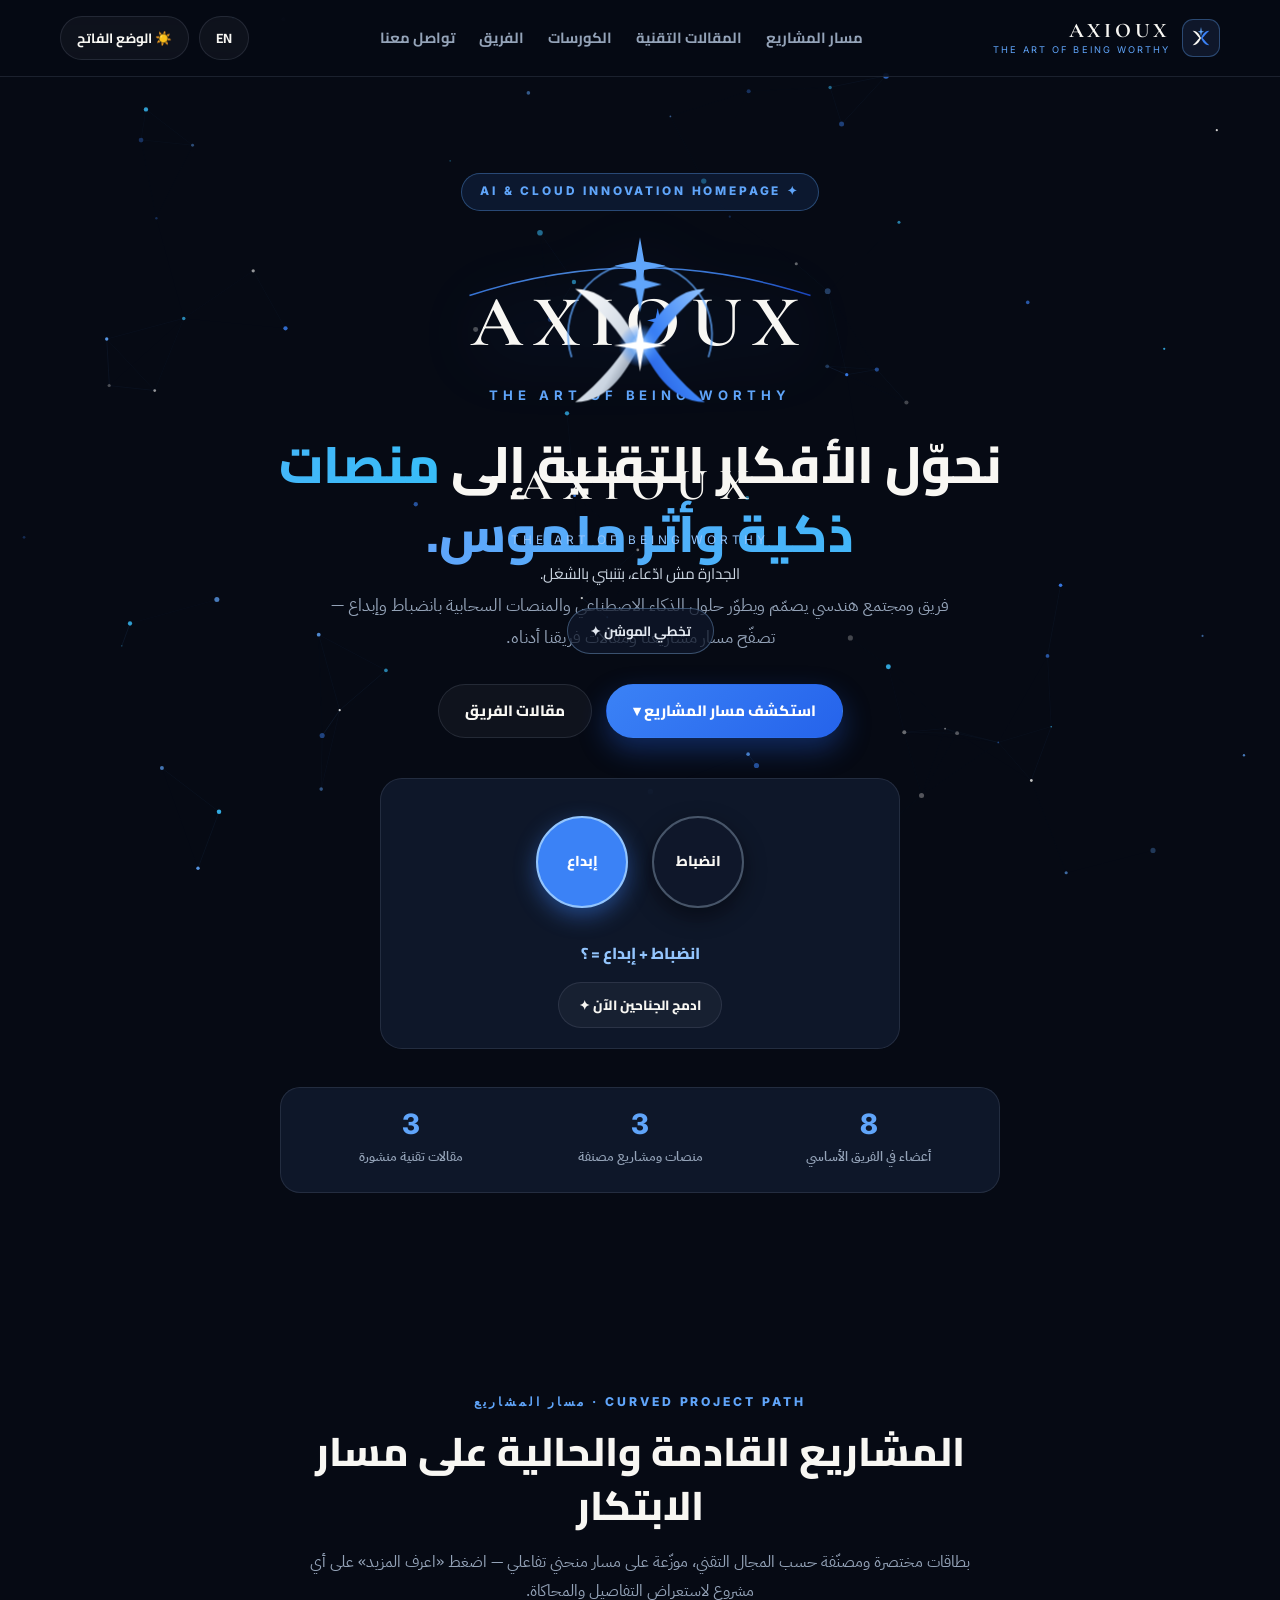
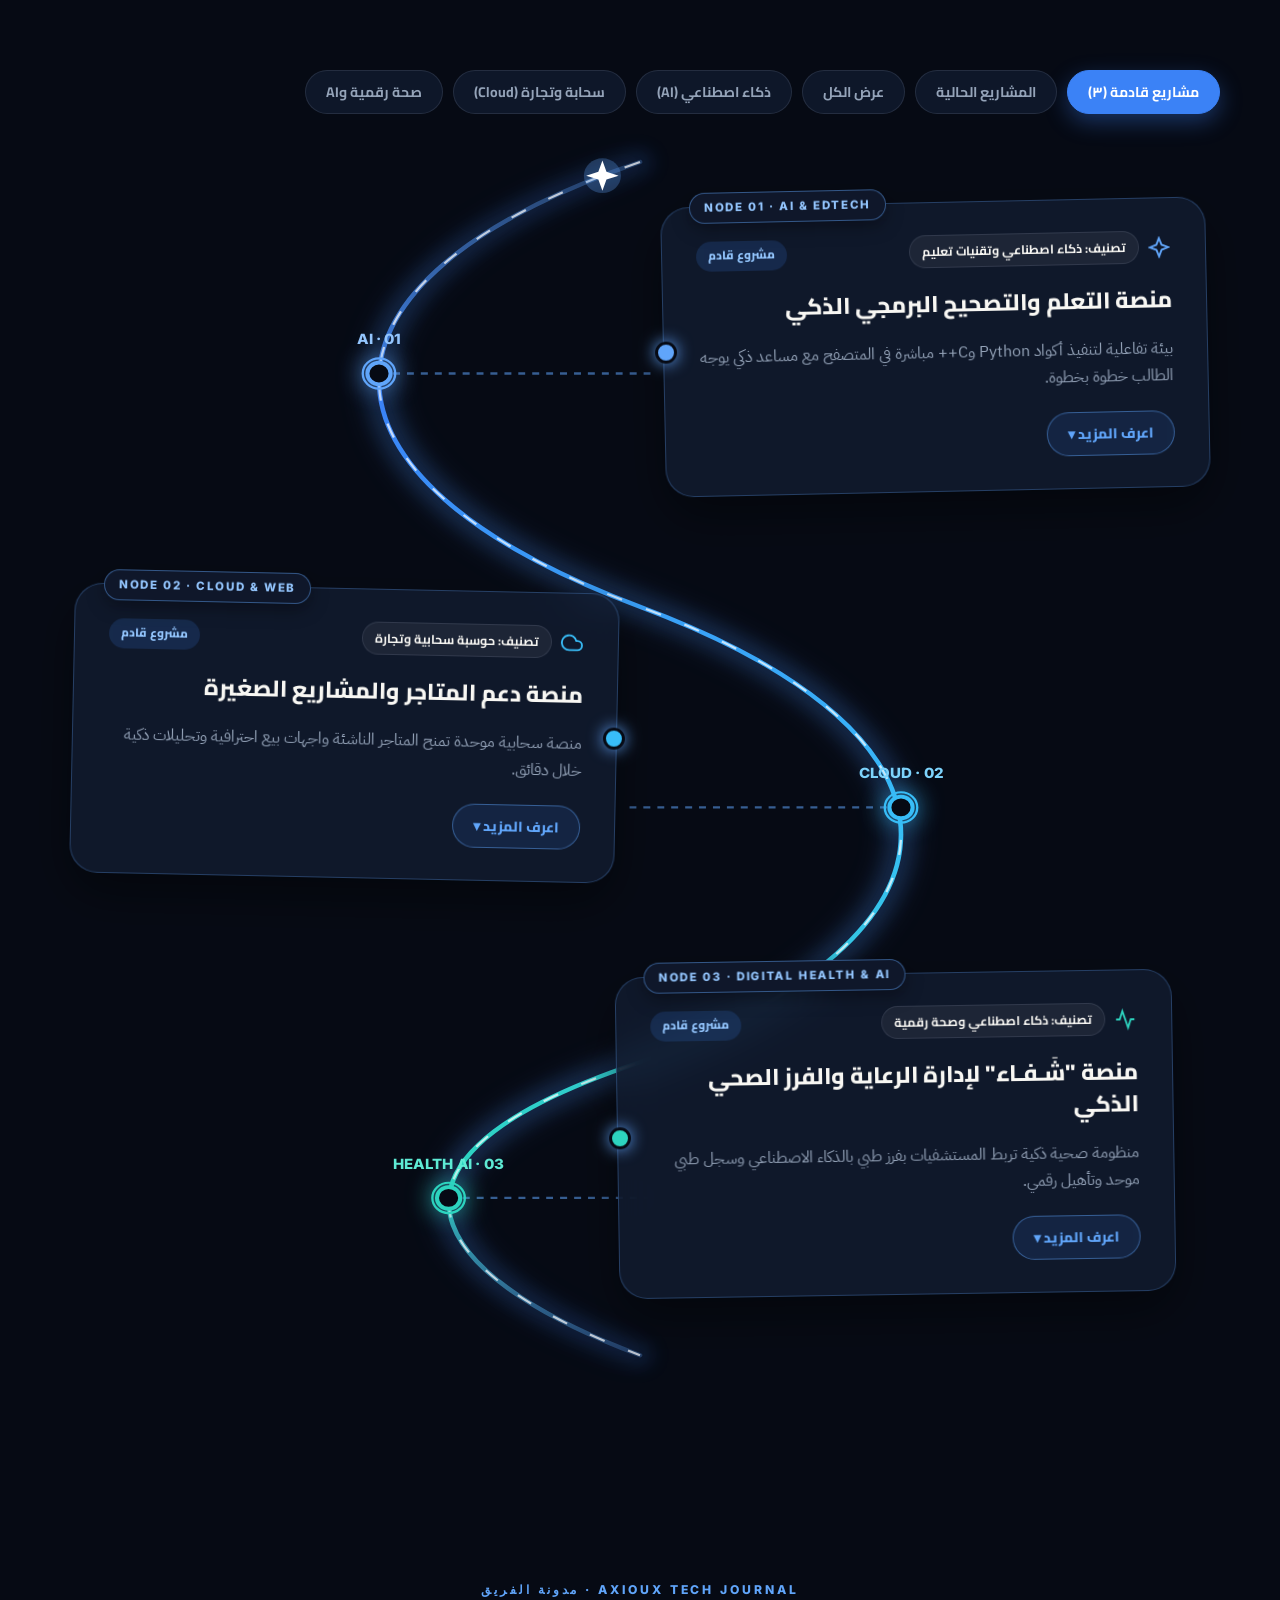
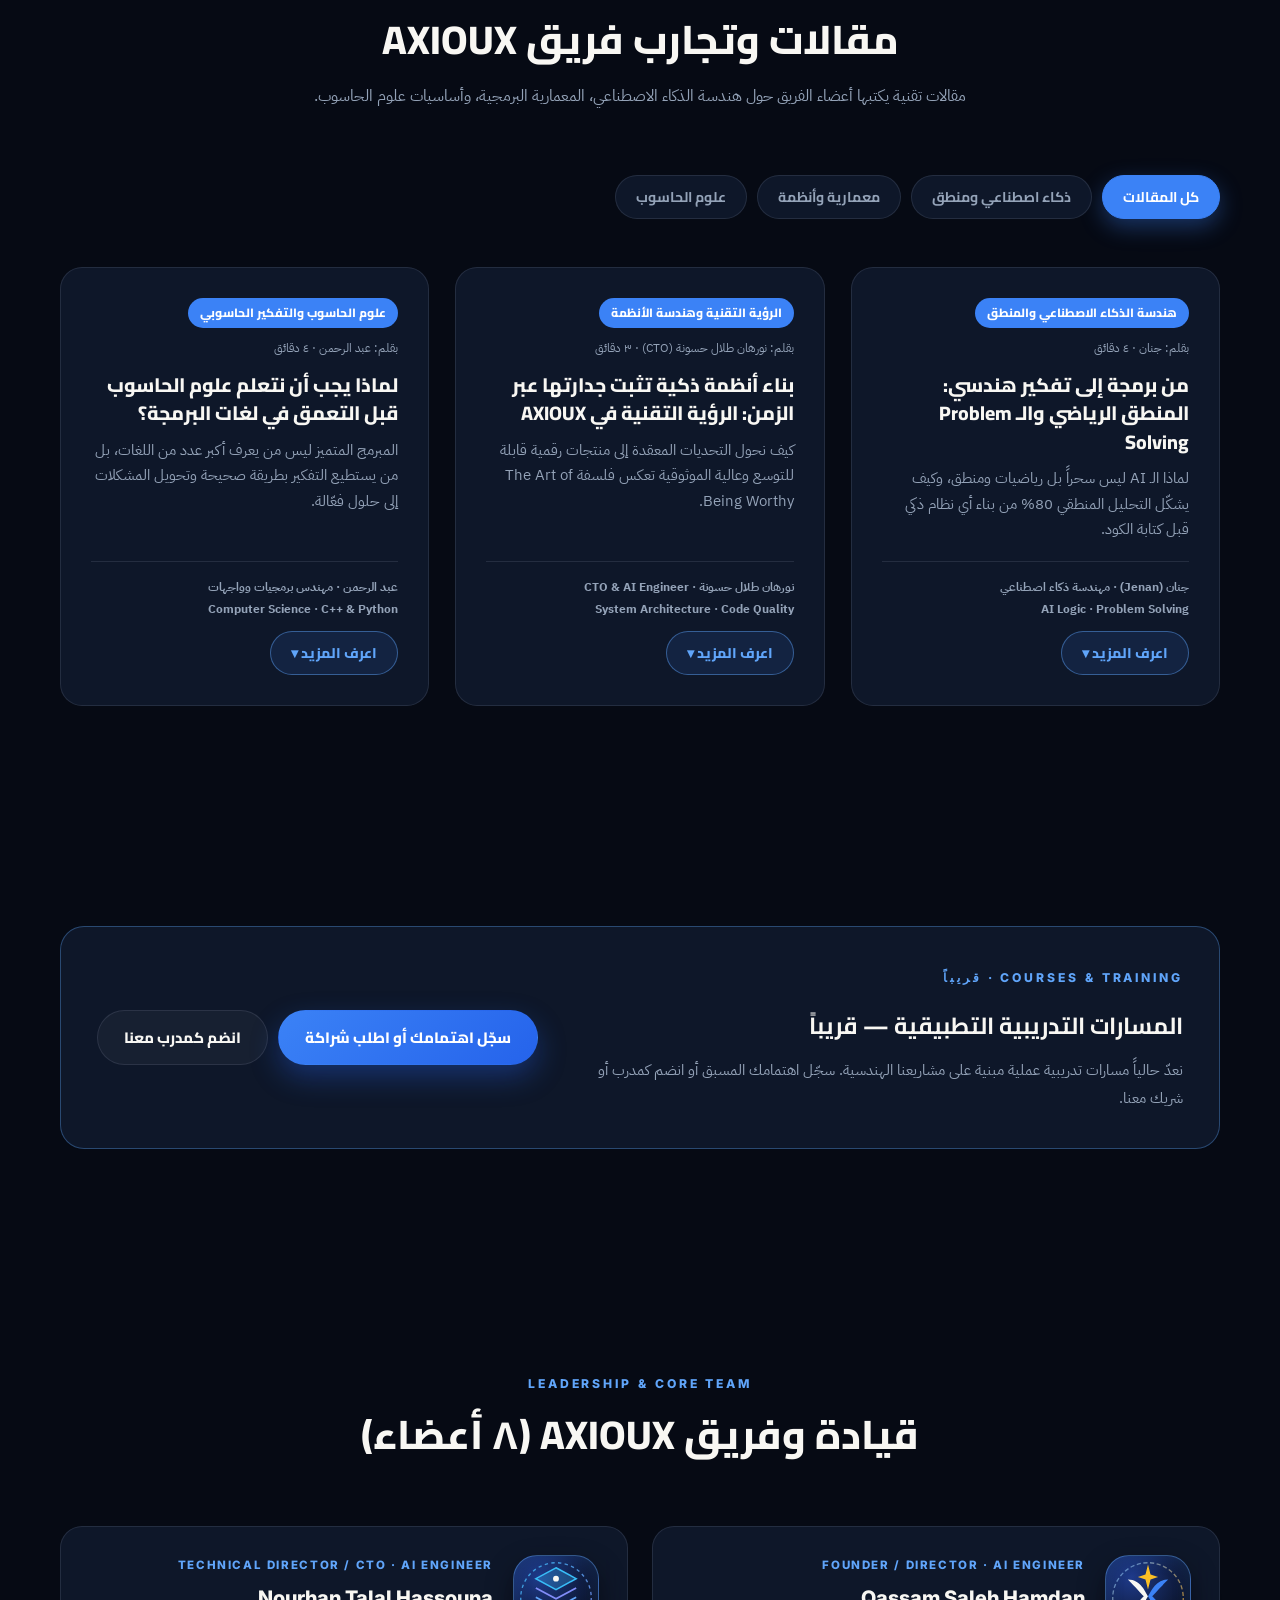
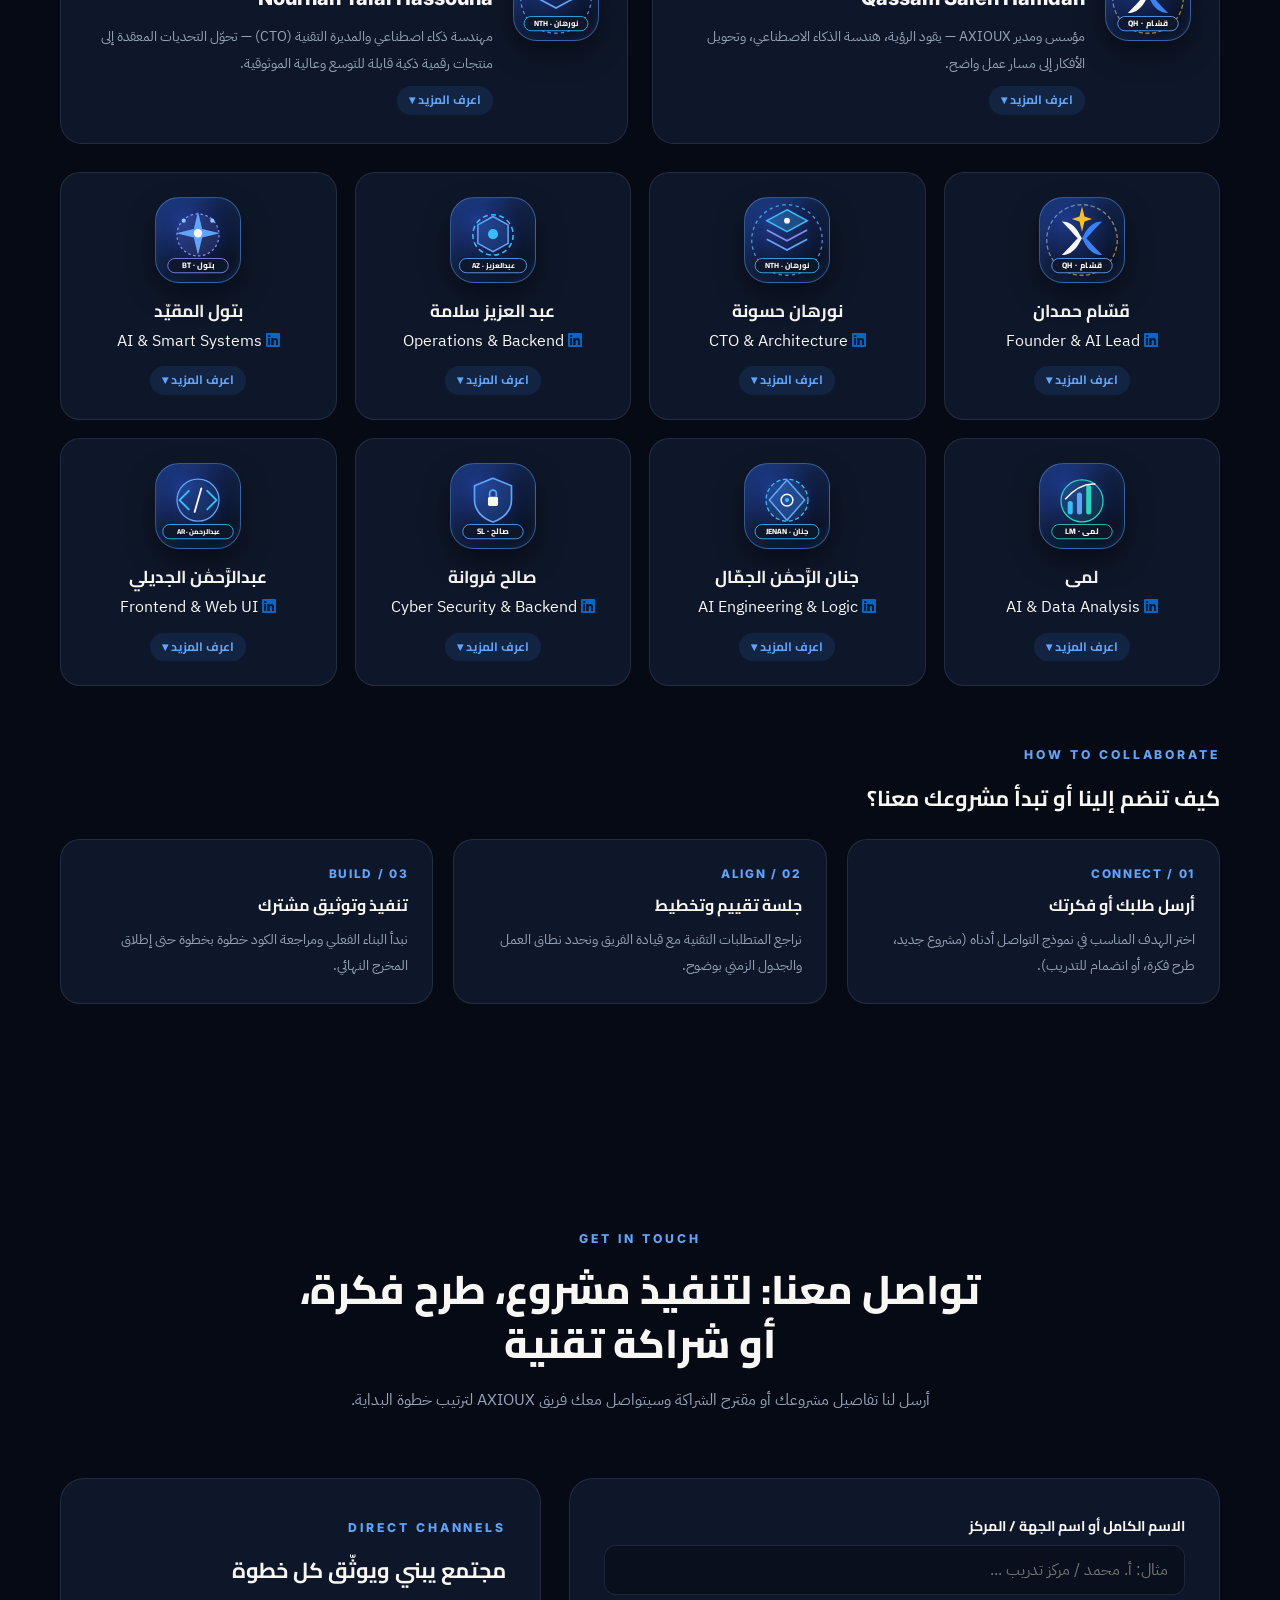
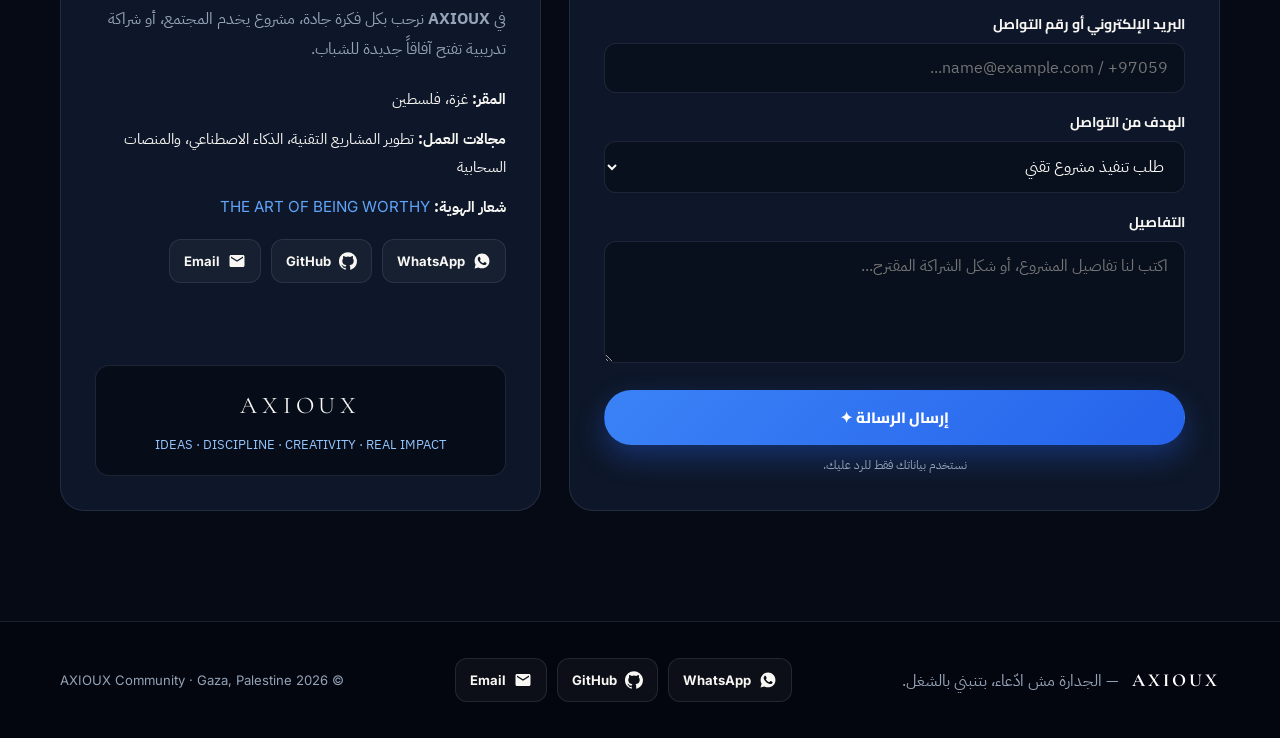
==== index.html @ cf25b975 "i'm out إزالة العضو "بشّار" من الموقع مع الإبقاء على تعديلات عرض تفاصيل الأعضاء وإصلاح مشكلة الوضع ا" ====
<!DOCTYPE html>
<html lang="ar" dir="rtl">
<head>
<meta charset="UTF-8">
<meta name="viewport" content="width=device-width, initial-scale=1.0">
<title>AXIOUX — The Art of Being Worthy | الصفحة الرئيسية</title>
<meta name="description" id="metaDescription" content="AXIOUX مجتمع وفريق تقني يبني منصات الذكاء الاصطناعي والأنظمة السحابية، ويوثّق المعرفة الهندسية — لأن الجدارة بتنبني بالشغل.">
<meta name="theme-color" content="#070B14">
<link rel="canonical" id="canonicalLink" href="https://axioux.github.io/">
<link rel="stylesheet" href="https://cdnjs.cloudflare.com/ajax/libs/font-awesome/6.5.1/css/all.min.css">


<!-- Open Graph / Social Sharing -->
<meta property="og:type" content="website">
<meta property="og:site_name" content="AXIOUX">
<meta property="og:title" id="ogTitle" content="AXIOUX — The Art of Being Worthy">
<meta property="og:description" id="ogDescription" content="مجتمع تقني يبني، يراجع، يوثّق، ويطوّر مشاريع عملية في الذكاء الاصطناعي والأنظمة السحابية.">
<meta property="og:url" id="ogUrl" content="https://axioux.github.io/">
<meta property="og:image" id="ogImage" content="https://axioux.github.io/assets/og.png">
<meta property="og:image:width" content="1200">
<meta property="og:image:height" content="630">

<!-- Twitter Card -->
<meta name="twitter:card" content="summary_large_image">
<meta name="twitter:title" id="twTitle" content="AXIOUX — The Art of Being Worthy">
<meta name="twitter:description" id="twDescription" content="مجتمع تقني يبني منصات الذكاء الاصطناعي والأنظمة السحابية — الجدارة بتنبني بالشغل.">
<meta name="twitter:image" id="twImage" content="https://axioux.github.io/assets/og.png">

<!-- Inline SVG Favicon built from butterfly-wing X paths on #0F172A rounded square -->
<link rel="icon" type="image/svg+xml" href="data:image/svg+xml,%3Csvg xmlns='http://www.w3.org/2000/svg' viewBox='0 0 100 100'%3E%3Crect width='100' height='100' rx='22' fill='%230F172A'/%3E%3Cpath d='M18 22 C38 22, 46 42, 50 50 C46 58, 38 78, 18 78 C32 66, 38 56, 44 50 C38 44, 32 34, 18 22 Z' fill='%23F8F7F3'/%3E%3Cpath d='M82 22 C62 22, 54 42, 50 50 C54 58, 62 78, 82 78 C68 66, 62 56, 56 50 C62 44, 68 34, 82 22 Z' fill='%233B82F6'/%3E%3Cpath d='M50 8 L53 23 L62 26 L53 29 L50 44 L47 29 L38 26 L47 23 Z' fill='%2360A5FA'/%3E%3C/svg%3E">

<!-- JSON-LD Organization Structured Data -->
<script type="application/ld+json" id="orgJsonLd">
{
  "@context": "https://schema.org",
  "@type": "Organization",
  "name": "AXIOUX",
  "alternateName": "AXIOUX — The Art of Being Worthy",
  "description": "Technology community and engineering team building AI platforms, cloud systems, and documented technical education.",
  "url": "https://axioux.github.io/",
  "logo": "https://axioux.github.io/assets/og.png",
  "address": {
    "@type": "PostalAddress",
    "addressLocality": "Gaza",
    "addressCountry": "PS"
  }
}
</script>

<!-- Trimmed Google Fonts -->
<link rel="preconnect" href="https://fonts.googleapis.com">
<link rel="preconnect" href="https://fonts.gstatic.com" crossorigin>
<link href="https://fonts.googleapis.com/css2?family=Cairo:wght@600;700;800&family=Cormorant+Garamond:wght@600;700&family=IBM+Plex+Sans+Arabic:wght@400;600;700&family=Inter:wght@400;600;700;800&display=swap" rel="stylesheet">
<noscript><style>#introSplash { display: none !important; }</style></noscript>
<style>
  :root {
    --bg-cosmic: #060A14;
    --bg-surface: rgba(15, 23, 42, 0.72);
    --bg-surface-solid: #0F172A;
    --bg-card: rgba(17, 27, 48, 0.78);
    --bg-card-hover: rgba(23, 37, 68, 0.92);
    --border-subtle: rgba(148, 163, 184, 0.16);
    --border-glow: rgba(59, 130, 246, 0.55);
    --blue: #3B82F6;
    --blue-light: #60A5FA;
    --cyan: #38BDF8;
    --teal: #2DD4BF;
    --ivory: #F8F7F3;
    --text-main: #F8F7F3;
    --text-muted: #94A3B8;
    --serif: 'Cormorant Garamond', Georgia, serif;
    --arabic-head: 'Cairo', sans-serif;
    --arabic-body: 'IBM Plex Sans Arabic', sans-serif;
    --latin: 'Inter', sans-serif;
    --radius: 20px;
  }
  
.light, 
[data-theme="light"], 
body.light-mode {
  --bg-cosmic: #F1F5F9;        
  --bg-surface: rgba(255, 255, 255, 0.85);
  --bg-surface-solid: #FFFFFF;
  --bg-card: rgba(255, 255, 255, 0.95);        
  --bg-card-hover: rgba(241, 245, 249, 1);
  --border-subtle: rgba(148, 163, 184, 0.3);
  --border-glow: rgba(59, 130, 246, 0.4);
  --text-main: #0F172A;         
  --text-muted: #64748B;    
}

  body.ivory-mode {
    --bg-cosmic: #F8F7F3;
    --bg-surface: rgba(255, 255, 255, 0.85);
    --bg-surface-solid: #FFFFFF;
    --bg-card: rgba(255, 255, 255, 0.92);
    --bg-card-hover: #FFFFFF;
    --border-subtle: rgba(15, 23, 42, 0.12);
    --border-glow: rgba(37, 99, 235, 0.55);
    --text-main: #0F172A;
    --text-muted: #475569;
  }

  * {
    margin: 0;
    padding: 0;
    box-sizing: border-box;
  }

  html {
    scroll-behavior: smooth;
    max-width: 100vw;
    overflow-x: hidden;
  }

  body {
    background-color: var(--bg-cosmic);
    color: var(--text-main);
    font-family: var(--arabic-body);
    line-height: 1.85;
    max-width: 100vw;
    overflow-x: hidden;
    position: relative;
    transition: background-color 0.35s ease, color 0.35s ease;
  }

  html[lang="en"] body {
    font-family: var(--latin);
  }

  :focus-visible {
    outline: 2px solid var(--blue-light);
    outline-offset: 3px;
  }

  .skip-link {
    position: fixed;
    top: -100px;
    inset-inline-start: 16px;
    z-index: 10000;
    background: var(--blue);
    color: #FFFFFF;
    padding: 10px 18px;
    border-radius: 10px;
    font-family: var(--arabic-head);
    font-weight: 800;
    text-decoration: none;
    transition: top 0.2s ease;
  }

  .skip-link:focus {
    top: 14px;
  }

  /* ---------------- INTERACTIVE PARTICLE / STARFIELD BACKGROUND CANVAS ---------------- */
  #starParticlesCanvas {
    position: fixed;
    inset: 0;
    width: 100vw;
    height: 100vh;
    z-index: 0;
    pointer-events: none;
    display: block;
  }

  header, main, footer {
    position: relative;
    z-index: 2;
  }

  .container {
    width: min(100% - 48px, 1160px);
    margin: 0 auto;
  }

  section {
    padding: 110px 0;
    position: relative;
  }

  .section-header {
    text-align: center;
    max-width: 680px;
    margin: 0 auto 64px;
  }

  .eyebrow {
    font-family: var(--latin);
    font-size: 0.76rem;
    font-weight: 800;
    letter-spacing: 0.24em;
    text-transform: uppercase;
    color: var(--blue-light);
    display: inline-block;
    margin-bottom: 12px;
  }

  .section-header h2 {
    font-family: var(--arabic-head);
    font-size: clamp(1.75rem, 3.2vw, 2.5rem);
    font-weight: 800;
    color: var(--text-main);
    line-height: 1.35;
    margin-bottom: 14px;
  }

  .section-header p {
    font-size: 1.02rem;
    color: var(--text-muted);
    line-height: 1.8;
  }

  /* ---------------- BUTTERFLY -> X -> SPLIT CURTAIN INTRO SPLASH ---------------- */
  .intro-splash {
    position: fixed;
    inset: 0;
    z-index: 9000;
    display: flex;
    align-items: center;
    justify-content: center;
    overflow: hidden;
    pointer-events: auto;
  }

  .splash-gate-left,
  .splash-gate-right {
    position: absolute;
    top: 0;
    bottom: 0;
    width: 51%;
    background:
      radial-gradient(circle at 50% 45%, rgba(59, 130, 246, 0.22), transparent 55%),
      linear-gradient(180deg, #04070F 0%, #0F172A 100%);
    z-index: 1;
    transition: transform 0.95s cubic-bezier(0.77, 0, 0.175, 1), opacity 0.95s ease;
  }

  .splash-gate-left { left: 0; border-right: 1px solid rgba(96, 165, 250, 0.18); }
  .splash-gate-right { right: 0; border-left: 1px solid rgba(96, 165, 250, 0.18); }

  .intro-splash.opening .splash-gate-left { transform: translateX(-104%) skewX(-4deg); opacity: 0; }
  .intro-splash.opening .splash-gate-right { transform: translateX(104%) skewX(4deg); opacity: 0; }
  .intro-splash.hidden { visibility: hidden; pointer-events: none; }

  .splash-stage {
    position: relative;
    z-index: 3;
    display: flex;
    flex-direction: column;
    align-items: center;
    text-align: center;
    padding: 24px;
    transition: transform 0.85s ease, opacity 0.7s ease;
  }

  .intro-splash.opening .splash-stage {
    transform: scale(1.18);
    opacity: 0;
  }

  .butterfly-x-wrap {
    position: relative;
    width: 190px;
    height: 190px;
    display: grid;
    place-items: center;
  }

  .splash-morph-svg {
    width: 180px;
    height: 180px;
    overflow: visible;
  }

  .bf-group {
    transform-origin: 100px 105px;
    animation: bfFadeToX 1.3s ease-in-out forwards;
  }

  .bf-wing-l {
    transform-origin: 100px 105px;
    animation: flapLeft 0.34s ease-in-out 3 alternate;
  }

  .bf-wing-r {
    transform-origin: 100px 105px;
    animation: flapRight 0.34s ease-in-out 3 alternate;
  }

  .x-emblem-group {
    transform-origin: 100px 105px;
    opacity: 0;
    animation: xRevealLock 1.4s cubic-bezier(0.22, 1, 0.36, 1) 0.95s forwards;
  }

  @keyframes flapLeft {
    0% { transform: rotateY(0deg) scaleX(1); }
    100% { transform: rotateY(55deg) scaleX(0.58) translateY(-4px); }
  }

  @keyframes flapRight {
    0% { transform: rotateY(0deg) scaleX(1); }
    100% { transform: rotateY(-55deg) scaleX(0.58) translateY(-4px); }
  }

  @keyframes bfFadeToX {
    0%, 72% { opacity: 1; transform: scale(1); }
    100% { opacity: 0; transform: scale(0.72); }
  }

  @keyframes xRevealLock {
    0% { opacity: 0; transform: scale(0.65); }
    100% { opacity: 1; transform: scale(1); }
  }

  .splash-wordmark {
    font-family: var(--serif);
    font-size: 2.8rem;
    font-weight: 700;
    letter-spacing: 0.26em;
    color: #F8F7F3;
    margin-top: 8px;
  }

  .splash-tagline-en {
    font-family: var(--latin);
    font-size: 0.74rem;
    letter-spacing: 0.34em;
    color: #93C5FD;
    margin-top: 4px;
  }

  .splash-tagline-ar {
    font-family: var(--arabic-head);
    font-size: 0.95rem;
    color: #CBD5E1;
    margin-top: 8px;
  }

  .splash-skip-btn {
    margin-top: 20px;
    padding: 9px 22px;
    min-height: 44px;
    border-radius: 100px;
    border: 1px solid rgba(147, 197, 253, 0.35);
    background: rgba(15, 23, 42, 0.75);
    color: #E2E8F0;
    font-family: var(--arabic-head);
    font-size: 0.84rem;
    font-weight: 700;
    cursor: pointer;
    transition: all 0.2s ease;
  }

  .splash-skip-btn:hover {
    background: var(--blue);
    color: #FFFFFF;
  }

  /* ---------------- HEADER / NAVBAR ---------------- */
  .site-header {
    position: sticky;
    top: 0;
    z-index: 100;
    background: rgba(6, 10, 20, 0.78);
    backdrop-filter: blur(16px);
    border-bottom: 1px solid var(--border-subtle);
  }

  body.ivory-mode .site-header {
    background: rgba(248, 247, 243, 0.88);
  }

  .nav-inner {
    display: flex;
    align-items: center;
    justify-content: space-between;
    min-height: 76px;
    gap: 16px;
  }

  .brand-link {
    display: inline-flex;
    align-items: center;
    gap: 12px;
    text-decoration: none;
    color: var(--text-main);
  }

  .brand-emblem-mini {
    width: 38px;
    height: 38px;
    border-radius: 11px;
    background: #0F172A;
    border: 1px solid rgba(96, 165, 250, 0.35);
    display: grid;
    place-items: center;
  }

  .brand-text-wrap {
    display: flex;
    flex-direction: column;
    line-height: 1.1;
  }

  .brand-wordmark {
    font-family: var(--serif);
    font-size: 1.3rem;
    font-weight: 700;
    letter-spacing: 0.18em;
    color: var(--text-main);
  }

  .brand-sub {
    font-family: var(--latin);
    font-size: 0.58rem;
    letter-spacing: 0.22em;
    color: var(--blue-light);
    margin-top: 2px;
  }

  .nav-links {
    display: flex;
    align-items: center;
    gap: 24px;
  }

  .nav-link {
    color: var(--text-muted);
    text-decoration: none;
    font-family: var(--arabic-head);
    font-size: 0.92rem;
    font-weight: 700;
    transition: color 0.2s ease;
  }

  .nav-link:hover {
    color: var(--blue-light);
  }

  .nav-actions {
    display: flex;
    align-items: center;
    gap: 10px;
  }

  .lang-btn,
  .mode-btn,
  .nav-toggle {
    min-height: 44px;
    padding: 8px 16px;
    border-radius: 100px;
    border: 1px solid var(--border-subtle);
    background: rgba(255, 255, 255, 0.04);
    color: var(--text-main);
    font-family: var(--arabic-head);
    font-size: 0.84rem;
    font-weight: 700;
    cursor: pointer;
    display: inline-flex;
    align-items: center;
    justify-content: center;
    transition: all 0.2s ease;
  }

  .lang-btn:hover,
  .mode-btn:hover {
    border-color: var(--blue-light);
    background: rgba(59, 130, 246, 0.14);
  }

  .nav-toggle {
    display: none;
    min-width: 44px;
    padding: 0;
    font-size: 1.2rem;
  }

  /* ---------------- SPACIOUS INTERACTIVE HERO SECTION ---------------- */
  .hero {
    min-height: calc(100vh - 76px);
    display: flex;
    align-items: center;
    justify-content: center;
    text-align: center;
    padding: 96px 0 84px;
  }

  .hero-content {
    max-width: 860px;
    margin: 0 auto;
    display: flex;
    flex-direction: column;
    align-items: center;
    gap: 22px;
  }

  .hero-pill {
    font-family: var(--latin);
    font-size: 0.74rem;
    font-weight: 800;
    letter-spacing: 0.24em;
    padding: 7px 18px;
    border-radius: 100px;
    background: rgba(59, 130, 246, 0.12);
    border: 1px solid rgba(96, 165, 250, 0.35);
    color: var(--blue-light);
  }

  .hero-logo-svg {
    width: min(100%, 540px);
    height: auto;
    filter: drop-shadow(0 12px 34px rgba(59, 130, 246, 0.22));
  }

  .hero-slogan-en {
    font-family: var(--latin);
    font-size: 0.82rem;
    font-weight: 700;
    letter-spacing: 0.38em;
    color: var(--blue-light);
    margin-top: -10px;
  }
.icon-AXIOUS .path1:before {
  content: "\e913";
  color: #080f23;
}
.icon-AXIOUS .path2:before {
  content: "\e914";
  color: #000;
  margin-left: -1em;
}
.icon-AXIOUS .path3:before {
  content: "\e915";
  color: #e3ebf8;
  margin-left: -1em;
}
.icon-AXIOUS .path4:before {
  content: "\e916";
  color: #e3ebf8;
  margin-left: -1em;
}
.icon-AXIOUS .path5:before {
  content: "\e917";
  color: #000;
  margin-left: -1em;
}
.icon-AXIOUS .path6:before {
  content: "\e918";
  color: #000;
  margin-left: -1em;
}
.icon-AXIOUS .path7:before {
  content: "\e919";
  color: #e3ebf8;
  margin-left: -1em;
}
  .hero-title-ar {
    font-family: var(--arabic-head);
    font-size: clamp(2rem, 4.2vw, 3.2rem);
    font-weight: 800;
    line-height: 1.35;
    color: var(--text-main);
    max-width: 760px;
  }

  .hero-title-ar span {
    background: linear-gradient(90deg, #60A5FA, #38BDF8);
    -webkit-background-clip: text;
    -webkit-text-fill-color: transparent;
  }

  .hero-lead {
    font-size: 1.08rem;
    color: var(--text-muted);
    max-width: 640px;
    line-height: 1.85;
  }

  .hero-cta-row {
    display: flex;
    flex-wrap: wrap;
    justify-content: center;
    gap: 14px;
    margin-top: 8px;
  }

  .btn {
    min-height: 46px;
    padding: 12px 26px;
    border-radius: 100px;
    font-family: var(--arabic-head);
    font-size: 0.94rem;
    font-weight: 800;
    text-decoration: none;
    cursor: pointer;
    border: 1px solid transparent;
    display: inline-flex;
    align-items: center;
    justify-content: center;
    gap: 8px;
    transition: transform 0.22s ease, box-shadow 0.22s ease, background 0.22s ease;
  }

  .btn-primary {
    background: linear-gradient(135deg, #3B82F6 0%, #2563EB 100%);
    color: #FFFFFF;
    box-shadow: 0 12px 28px rgba(37, 99, 235, 0.35);
  }

  .btn-primary:hover {
    transform: translateY(-3px);
    box-shadow: 0 16px 34px rgba(59, 130, 246, 0.5);
  }

  .btn-outline {
    background: rgba(255, 255, 255, 0.04);
    color: var(--text-main);
    border-color: var(--border-subtle);
  }

  .btn-outline:hover {
    border-color: var(--blue-light);
    background: rgba(59, 130, 246, 0.12);
    transform: translateY(-3px);
  }

  .wings-mini-interactive {
    margin-top: 18px;
    padding: 20px 28px;
    border-radius: 22px;
    background: var(--bg-card);
    border: 1px solid var(--border-subtle);
    backdrop-filter: blur(14px);
    display: flex;
    flex-direction: column;
    align-items: center;
    gap: 14px;
    max-width: 520px;
    width: 100%;
  }

  .wings-stage {
    position: relative;
    height: 126px;
    width: 100%;
    display: flex;
    align-items: center;
    justify-content: center;
    gap: 24px;
    direction: rtl;
  }

  .wing-circle {
    width: 92px;
    height: 92px;
    border-radius: 50%;
    display: flex;
    flex-direction: column;
    align-items: center;
    justify-content: center;
    font-family: var(--arabic-head);
    font-weight: 800;
    font-size: 0.9rem;
    cursor: pointer;
    user-select: none;
    transition: transform 0.65s cubic-bezier(0.22, 1, 0.36, 1), opacity 0.45s ease;
  }

  .wing-discipline {
    background: #0F172A;
    border: 2px solid #475569;
    color: #F8F7F3;
    box-shadow: 0 8px 22px rgba(0, 0, 0, 0.45);
  }

  .wing-creativity {
    background: #3B82F6;
    border: 2px solid #93C5FD;
    color: #FFFFFF;
    box-shadow: 0 8px 22px rgba(59, 130, 246, 0.45);
  }

  .wings-stage.merged .wing-circle span,
  .wings-stage.merged .wing-circle small {
    opacity: 0;
    transform: scale(0.3);
  }

  .wings-stage.merged .wing-discipline {
    transform: translateX(-58px) scale(0.18);
    opacity: 0;
    pointer-events: none;
  }

  .wings-stage.merged .wing-creativity {
    transform: translateX(58px) scale(0.18);
    opacity: 0;
    pointer-events: none;
  }

  .spark-center {
    position: absolute;
    inset: 0;
    display: grid;
    place-items: center;
    pointer-events: none;
    opacity: 0;
    transform: scale(0.35) rotate(-25deg);
    transition: opacity 0.55s ease, transform 0.7s cubic-bezier(0.22, 1, 0.36, 1);
  }

  .wings-stage.merged .spark-center {
    opacity: 1;
    transform: scale(1.25) rotate(0deg);
    filter: drop-shadow(0 0 24px rgba(96, 165, 250, 0.95)) drop-shadow(0 0 48px rgba(59, 130, 246, 0.65));
  }

  .wings-mini-interactive.merged-state #equationStatusText {
    color: #FFFFFF !important;
    font-size: 1.12rem !important;
    text-shadow: 0 0 18px rgba(96, 165, 250, 0.95);
  }

  .credibility-stats-strip {
    display: grid;
    grid-template-columns: repeat(3, 1fr);
    gap: 20px;
    width: 100%;
    max-width: 720px;
    margin-top: 16px;
    padding: 20px 26px;
    border-radius: var(--radius);
    background: var(--bg-card);
    border: 1px solid var(--border-subtle);
    backdrop-filter: blur(12px);
  }

  .stat-item { text-align: center; }
  .stat-num {
    display: block;
    font-family: var(--latin);
    font-size: 1.75rem;
    font-weight: 800;
    color: var(--blue-light);
    line-height: 1.2;
  }
  .stat-lbl {
    font-size: 0.84rem;
    color: var(--text-muted);
    font-weight: 600;
  }

  /* ---------------- DRAMATIC WINDING S-CURVE ORBITAL PATH FOR PROJECTS ---------------- */
  .board-toolbar {
    display: flex;
    justify-content: space-between;
    align-items: center;
    gap: 16px;
    margin-bottom: 48px;
    flex-wrap: wrap;
  }

  .filter-bar {
    display: flex;
    gap: 10px;
    flex-wrap: wrap;
  }

  .filter-btn {
    min-height: 44px;
    padding: 8px 20px;
    border-radius: 100px;
    border: 1px solid var(--border-subtle);
    background: var(--bg-card);
    color: var(--text-muted);
    font-family: var(--arabic-head);
    font-size: 0.88rem;
    font-weight: 700;
    cursor: pointer;
    transition: all 0.22s ease;
  }

  .filter-btn.active,
  .filter-btn:hover {
    background: var(--blue);
    color: #FFFFFF;
    border-color: var(--blue);
    box-shadow: 0 8px 22px rgba(59, 130, 246, 0.35);
  }

  .projects-curved-stage {
    position: relative;
    width: 100%;
    padding: 40px 0 60px;
    min-height: 980px;
  }

  .curved-path-svg {
    position: absolute;
    inset: 0;
    width: 100%;
    height: 100%;
    z-index: 1;
    pointer-events: none;
    overflow: visible;
  }

  .curve-ribbon-bg {
    fill: none;
    stroke: rgba(59, 130, 246, 0.14);
    stroke-width: 22;
    stroke-linecap: round;
    filter: blur(8px);
  }

  .curve-core-solid {
    fill: none;
    stroke: url(#curveGrad);
    stroke-width: 4;
    stroke-linecap: round;
    filter: drop-shadow(0 0 14px rgba(96, 165, 250, 0.85));
  }

  .curve-glow-line {
    fill: none;
    stroke: #FFFFFF;
    stroke-width: 2;
    stroke-dasharray: 14 22;
    opacity: 0.7;
    animation: dashFlow 12s linear infinite;
  }

  .curve-branch-line {
    fill: none;
    stroke: rgba(96, 165, 250, 0.55);
    stroke-width: 2.2;
    stroke-dasharray: 6 6;
  }

  .curve-node-ring {
    fill: #060A14;
    stroke-width: 3.5;
    filter: drop-shadow(0 0 12px currentColor);
  }

  .curve-node-pulse {
    fill: none;
    stroke-width: 2;
    transform-box: fill-box;
    transform-origin: center;
    animation: nodeRingPulse 2.4s ease-out infinite;
  }

  @keyframes nodeRingPulse {
    0% { transform: scale(0.8); opacity: 0.95; }
    100% { transform: scale(2.4); opacity: 0; }
  }

  @keyframes dashFlow {
    to { stroke-dashoffset: -360; }
  }

  .projects-curved-track {
    position: relative;
    z-index: 2;
    display: flex;
    flex-direction: column;
    gap: 96px;
    width: 100%;
  }

  .project-card {
    position: relative;
    background: var(--bg-card);
    backdrop-filter: blur(18px);
    border: 1px solid rgba(96, 165, 250, 0.28);
    border-radius: 28px;
    padding: 32px 34px;
    display: flex;
    flex-direction: column;
    gap: 16px;
    cursor: pointer;
    opacity: 0;
    transform: translateY(36px) scale(0.96);
    box-shadow: 0 20px 50px rgba(0, 0, 0, 0.45);
    transition:
      transform 0.55s cubic-bezier(0.16, 1, 0.3, 1),
      opacity 0.55s ease,
      border-color 0.3s ease,
      box-shadow 0.3s ease,
      background-color 0.3s ease;
  }

  .project-card.in-view {
    opacity: 1;
    transform: translateY(0) scale(1);
  }

  .project-card::after {
    content: "";
    position: absolute;
    top: 50%;
    width: 16px;
    height: 16px;
    border-radius: 50%;
    background: var(--blue-light);
    border: 3px solid #060A14;
    box-shadow: 0 0 16px var(--blue-light);
    transform: translateY(-50%);
  }

  @media (min-width: 641px) {
    .project-card[data-curve-pos="1"] {
      width: 47%;
      align-self: flex-start;
      margin-inline-start: 1%;
      transform: rotate(-1.2deg);
    }
    .project-card[data-curve-pos="1"]::after {
      inset-inline-end: -9px;
      background: #60A5FA;
    }

    .project-card[data-curve-pos="2"] {
      width: 47%;
      align-self: flex-end;
      margin-inline-end: 1%;
      transform: rotate(1.2deg);
    }
    .project-card[data-curve-pos="2"]::after {
      inset-inline-start: -9px;
      background: #38BDF8;
    }

    .project-card[data-curve-pos="3"] {
      width: 48%;
      align-self: flex-start;
      margin-inline-start: 4%;
      transform: rotate(-0.9deg);
    }
    .project-card[data-curve-pos="3"]::after {
      inset-inline-end: -9px;
      background: #2DD4BF;
    }

    .project-card.expanded {
      width: 86% !important;
      align-self: center !important;
      margin-inline: auto !important;
      transform: rotate(0deg) scale(1.01) !important;
      z-index: 10;
    }
  }

  .curve-waypoint-badge {
    position: absolute;
    top: -15px;
    inset-inline-end: 28px;
    padding: 4px 14px;
    border-radius: 100px;
    font-family: var(--latin);
    font-size: 0.72rem;
    font-weight: 800;
    letter-spacing: 0.14em;
    background: #0F172A;
    color: #93C5FD;
    border: 1px solid rgba(96, 165, 250, 0.45);
    box-shadow: 0 6px 18px rgba(0, 0, 0, 0.35);
  }

  .project-card[data-domain="ai"]:hover {
    transform: translateY(-8px) scale(1.015);
    border-color: #60A5FA;
    box-shadow: 0 24px 52px rgba(59, 130, 246, 0.25), 0 0 28px rgba(96, 165, 250, 0.2);
    background: var(--bg-card-hover);
  }

  .project-card[data-domain="ai"] .cat-anim-icon {
    color: #60A5FA;
    animation: aiPulseSpin 4s ease-in-out infinite;
  }

  @keyframes aiPulseSpin {
    0%, 100% { transform: scale(1) rotate(0deg); filter: drop-shadow(0 0 6px rgba(96, 165, 250, 0.6)); }
    50% { transform: scale(1.18) rotate(12deg); filter: drop-shadow(0 0 14px rgba(96, 165, 250, 0.95)); }
  }

  .project-card[data-domain="cloud"]:hover {
    transform: translateY(-8px) scale(1.015);
    border-color: var(--cyan);
    box-shadow: 0 24px 52px rgba(56, 189, 248, 0.22), 0 0 28px rgba(56, 189, 248, 0.18);
    background: var(--bg-card-hover);
  }

  .project-card[data-domain="cloud"] .cat-anim-icon {
    color: var(--cyan);
    animation: cloudFloatWave 3.2s ease-in-out infinite;
  }

  @keyframes cloudFloatWave {
    0%, 100% { transform: translateY(0); }
    50% { transform: translateY(-6px); filter: drop-shadow(0 6px 12px rgba(56, 189, 248, 0.75)); }
  }

  .project-card[data-domain="health"]:hover {
    transform: translateY(-8px) scale(1.015);
    border-color: var(--teal);
    box-shadow: 0 24px 52px rgba(45, 212, 191, 0.22), 0 0 28px rgba(45, 212, 191, 0.18);
    background: var(--bg-card-hover);
  }

  .project-card[data-domain="health"] .cat-anim-icon {
    color: var(--teal);
    animation: healthBeatPulse 1.8s ease-in-out infinite;
  }

  @keyframes healthBeatPulse {
    0%, 100% { transform: scale(1); }
    25% { transform: scale(1.22); filter: drop-shadow(0 0 12px rgba(45, 212, 191, 0.9)); }
    45% { transform: scale(0.96); }
    65% { transform: scale(1.14); }
  }

  .proj-meta-top {
    display: flex;
    justify-content: space-between;
    align-items: center;
    gap: 10px;
    flex-wrap: wrap;
  }

  .proj-cat-wrap {
    display: inline-flex;
    align-items: center;
    gap: 8px;
  }

  .cat-anim-icon {
    width: 24px;
    height: 24px;
    display: inline-grid;
    place-items: center;
  }

  .cat-anim-icon svg {
    width: 22px;
    height: 22px;
    stroke: currentColor;
    fill: none;
    stroke-width: 2;
  }

  .proj-status-tag {
    font-family: var(--arabic-head);
    font-size: 0.74rem;
    font-weight: 800;
    color: #93C5FD;
    background: rgba(59, 130, 246, 0.16);
    padding: 4px 12px;
    border-radius: 100px;
  }

  .proj-domain-pill {
    font-family: var(--arabic-head);
    font-size: 0.78rem;
    font-weight: 700;
    color: var(--text-main);
    background: rgba(255, 255, 255, 0.06);
    border: 1px solid var(--border-subtle);
    padding: 4px 12px;
    border-radius: 100px;
  }

  .project-card h3 {
    font-family: var(--arabic-head);
    font-size: 1.42rem;
    font-weight: 800;
    color: var(--text-main);
    line-height: 1.4;
    margin: 4px 0;
  }

  .proj-short-summary {
    font-size: 0.98rem;
    color: var(--text-muted);
    line-height: 1.75;
  }

  .proj-specs-box {
    display: none;
    margin-top: 16px;
    padding-top: 18px;
    border-top: 1px dashed var(--border-subtle);
    flex-direction: column;
    gap: 14px;
    animation: fadeUp 0.35s ease;
  }

  .project-card.expanded .proj-specs-box {
    display: flex !important;
  }

  .proj-specs-box h4 {
    font-family: var(--arabic-head);
    font-size: 0.96rem;
    font-weight: 800;
    color: var(--blue-light);
    margin-bottom: 6px;
  }

  .proj-feature-list {
    list-style: none;
    display: grid;
    gap: 8px;
  }

  .proj-feature-list li {
    position: relative;
    padding-inline-start: 18px;
    font-size: 0.88rem;
    color: var(--text-muted);
    line-height: 1.65;
  }

  .proj-feature-list li::before {
    content: "✦";
    position: absolute;
    inset-inline-start: 0;
    color: var(--blue-light);
  }

  .proj-feature-list li strong {
    color: var(--text-main);
  }

  .proj-impact-box {
    background: rgba(59, 130, 246, 0.1);
    border-inline-start: 3px solid var(--blue-light);
    padding: 12px 14px;
    border-radius: 10px;
    font-size: 0.88rem;
    color: var(--text-main);
  }

  .tech-stack-tags {
    display: flex;
    flex-wrap: wrap;
    gap: 8px;
    list-style: none;
    margin-top: 6px;
  }

  .tech-stack-tags li {
    font-family: var(--latin);
    font-size: 0.74rem;
    font-weight: 700;
    padding: 4px 11px;
    border-radius: 8px;
    background: rgba(255, 255, 255, 0.06);
    border: 1px solid var(--border-subtle);
    color: var(--text-main);
  }

  .proj-sim-wrap {
    margin-top: 8px;
    border-radius: 14px;
    background: rgba(6, 10, 20, 0.75);
    border: 1px solid rgba(96, 165, 250, 0.3);
    padding: 14px 16px;
  }

  .proj-sim-header {
    display: flex;
    justify-content: space-between;
    align-items: center;
    gap: 10px;
    flex-wrap: wrap;
  }

  .proj-sim-badge {
    font-family: var(--latin);
    font-size: 0.7rem;
    font-weight: 800;
    letter-spacing: 0.1em;
    color: #93C5FD;
  }

  .btn-run-sim {
    background: var(--blue);
    color: #FFFFFF;
    border: none;
    border-radius: 100px;
    padding: 7px 16px;
    min-height: 40px;
    font-family: var(--arabic-head);
    font-size: 0.8rem;
    font-weight: 800;
    cursor: pointer;
  }

  .proj-sim-output {
    display: none;
    margin-top: 10px;
    padding: 12px;
    border-radius: 10px;
    background: rgba(59, 130, 246, 0.1);
    border-inline-start: 3px solid #60A5FA;
    font-size: 0.85rem;
    color: #E2E8F0;
  }

  .proj-sim-output.visible {
    display: block;
  }

  .btn-read-more {
    min-height: 44px;
    padding: 8px 20px;
    border-radius: 100px;
    border: 1px solid rgba(96, 165, 250, 0.45);
    background: rgba(59, 130, 246, 0.12);
    color: var(--blue-light);
    font-family: var(--arabic-head);
    font-size: 0.88rem;
    font-weight: 800;
    cursor: pointer;
    display: inline-flex;
    align-items: center;
    justify-content: center;
    gap: 6px;
    transition: all 0.22s ease;
  }

  .btn-read-more:hover {
    background: var(--blue);
    color: #FFFFFF;
    border-color: var(--blue);
  }

  .current-slot-card {
    background: var(--bg-card);
    border: 2px dashed rgba(96, 165, 250, 0.4);
    border-radius: 24px;
    padding: 40px 28px;
    text-align: center;
    display: none;
    flex-direction: column;
    align-items: center;
    gap: 12px;
  }

  .admin-only { display: none !important; }
  body.is-admin .admin-only { display: inline-flex !important; }

  .add-project-drawer {
    display: none;
    background: var(--bg-card);
    border: 1px solid var(--blue);
    border-radius: var(--radius);
    padding: 28px;
    margin-bottom: 32px;
  }
  .add-project-drawer.open { display: block; }
  .drawer-grid {
    display: grid;
    grid-template-columns: repeat(2, 1fr);
    gap: 16px;
  }

  /* ---------------- ARTICLES SECTION ---------------- */
  .articles-grid {
    display: grid;
    grid-template-columns: repeat(3, 1fr);
    gap: 26px;
  }

  .article-card {
    background: var(--bg-card);
    backdrop-filter: blur(14px);
    border: 1px solid var(--border-subtle);
    border-radius: 22px;
    padding: 30px;
    display: flex;
    flex-direction: column;
    justify-content: space-between;
    gap: 18px;
    cursor: pointer;
    transition: transform 0.28s ease, border-color 0.28s ease, box-shadow 0.28s ease;
  }

  .article-card:hover {
    transform: translateY(-6px);
    border-color: var(--blue-light);
    box-shadow: 0 20px 44px rgba(59, 130, 246, 0.16);
  }

  .article-card.expanded {
    grid-column: 1 / -1;
    border-color: var(--blue);
  }

  .article-meta {
    display: flex;
    justify-content: space-between;
    align-items: center;
    gap: 8px;
    flex-wrap: wrap;
    margin-bottom: 12px;
  }

  .article-cat-badge {
    font-family: var(--arabic-head);
    font-size: 0.75rem;
    font-weight: 800;
    color: #FFFFFF;
    background: var(--blue);
    padding: 4px 12px;
    border-radius: 100px;
  }

  .article-read-time {
    font-size: 0.78rem;
    color: var(--text-muted);
  }

  .article-card h3 {
    font-family: var(--arabic-head);
    font-size: 1.22rem;
    font-weight: 800;
    color: var(--text-main);
    line-height: 1.45;
    margin-bottom: 10px;
  }

  .article-card p {
    font-size: 0.92rem;
    color: var(--text-muted);
    line-height: 1.75;
  }

  .article-inline-body {
    display: none;
    margin-top: 16px;
    padding-top: 16px;
    border-top: 1px dashed var(--border-subtle);
    font-size: 0.94rem;
    line-height: 1.85;
    color: var(--text-muted);
  }

  .article-inline-body h4 {
    font-family: var(--arabic-head);
    font-size: 1.05rem;
    font-weight: 800;
    color: var(--blue-light);
    margin: 14px 0 6px;
  }

  .article-card.expanded .article-inline-body {
    display: block;
  }

  .article-author-row {
    display: flex;
    justify-content: space-between;
    align-items: center;
    padding-top: 14px;
    border-top: 1px solid var(--border-subtle);
    gap: 10px;
    flex-wrap: wrap;
  }

  .article-author-info {
    font-size: 0.82rem;
    font-weight: 700;
    color: var(--text-main);
  }

  .article-author-info span {
    display: block;
    font-size: 0.75rem;
    color: var(--text-muted);
  }

  /* ---------------- COURSES COMING SOON BANNER ---------------- */
  .coming-soon-banner {
    background: var(--bg-card);
    backdrop-filter: blur(14px);
    border: 1px solid rgba(96, 165, 250, 0.35);
    border-radius: 24px;
    padding: 36px;
    display: flex;
    align-items: center;
    justify-content: space-between;
    gap: 24px;
    flex-wrap: wrap;
  }

  /* ---------------- TEAM & BESPOKE CREST AVATARS ---------------- */
  .leadership-row {
    display: grid;
    grid-template-columns: repeat(2, 1fr);
    gap: 24px;
    margin-bottom: 28px;
  }

  .leader-card {
    background: var(--bg-card);
    backdrop-filter: blur(14px);
    border: 1px solid var(--border-subtle);
    border-radius: 22px;
    padding: 28px;
    display: flex;
    align-items: flex-start;
    gap: 20px;
    cursor: pointer;
    transition: all 0.3s ease;
  }

  .leader-avatar,
  .member-avatar-circle {
    width: 86px;
    height: 86px;
    border-radius: 24px;
    background: radial-gradient(circle at 30% 25%, #1E3A8A 0%, #090F1E 75%);
    border: 1.5px solid rgba(96, 165, 250, 0.48);
    box-shadow: 0 12px 28px rgba(0, 0, 0, 0.45), inset 0 0 18px rgba(59, 130, 246, 0.22);
    color: #F8F7F3;
    display: flex;
    align-items: center;
    justify-content: center;
    font-family: var(--latin);
    font-weight: 800;
    flex-shrink: 0;
    overflow: hidden;
    position: relative;
    transition: transform 0.35s cubic-bezier(0.22, 1, 0.36, 1), border-color 0.3s ease, box-shadow 0.3s ease;
  }

  .leader-card:hover .leader-avatar,
  .member-card:hover .member-avatar-circle {
    transform: translateY(-4px) scale(1.06) rotate(-2deg);
    border-color: #93C5FD;
    box-shadow: 0 16px 34px rgba(59, 130, 246, 0.35), inset 0 0 22px rgba(96, 165, 250, 0.35);
  }

  .leader-role {
    font-family: var(--latin);
    font-size: 0.72rem;
    font-weight: 800;
    letter-spacing: 0.14em;
    color: var(--blue-light);
    display: block;
    margin-bottom: 4px;
  }

  .leader-card h3 {
    font-family: var(--latin);
    font-size: 1.25rem;
    font-weight: 800;
    color: var(--text-main);
    margin-bottom: 6px;
  }

  .leader-card p {
    font-size: 0.9rem;
    color: var(--text-muted);
  }

  .core-team-grid {
    display: grid;
    grid-template-columns: repeat(4, 1fr);
    gap: 18px;
  }

  .member-card {
    background: var(--bg-card);
    backdrop-filter: blur(14px);
    border: 1px solid var(--border-subtle);
    border-radius: 20px;
    padding: 24px 18px;
    text-align: center;
    cursor: pointer;
    transition: all 0.35s cubic-bezier(0.22, 1, 0.36, 1);
    
  }
  /* bashar🎻 */
.core-team-grid {
  display: flex;
  flex-wrap: wrap;
  justify-content: center;  
  gap: 18px;
}

.member-card {
  flex: 0 0 calc((100% - 3 * 18px) / 4);  
  max-width: calc((100% - 3 * 18px) / 4);
  min-width: 0;
  box-sizing: border-box;
}


@media (max-width: 1024px) {
  .member-card {
    flex-basis: calc((100% - 18px) / 2);
    max-width: calc((100% - 18px) / 2);
  }
}


@media (max-width: 600px) {
  .member-card {
    flex-basis: 100%;
    max-width: 100%;
  }
}

.member-card strong,
.member-card span {
  overflow-wrap: anywhere;
}
/* bashar🎻 */
.member-card.member-card--center.expanded {
  width: auto;
}
  .member-card .member-avatar-circle {
    margin: 0 auto 12px;
  }

  .member-card strong {
    display: block;
    font-family: var(--arabic-head);
    font-size: 1.08rem;
    color: var(--text-main);
  }

 
.member-name {
  display: flex;
  align-items: center;    
  justify-content: center;
  gap: 8px;              
}


.linkedin-link {
  display: inline-flex;
  align-items: center;
  text-decoration: none;
}


.fa-linkedin {
  color: #0a66c2;
  font-size: 1rem;   
  transition: transform 0.2s ease, color 0.2s ease;
}

.fa-linkedin:hover {
  color: #004182;
  transform: scale(1.15); 
  cursor: pointer;
}

  .member-click-hint {
    display: inline-block;
    margin-top: 10px;
    font-family: var(--arabic-head);
    font-size: 0.76rem;
    font-weight: 700;
    color: var(--blue-light);
    background: rgba(59, 130, 246, 0.12);
    padding: 3px 12px;
    border-radius: 100px;
  }

  .leader-card:hover,
  .member-card:hover {
    transform: translateY(-5px);
    border-color: var(--blue-light);
    box-shadow: 0 18px 38px rgba(59, 130, 246, 0.16);
  }

.member-card {
  position: relative;
}


.member-card.expanded {
  z-index: 30;
  border-color: var(--blue-light);
  box-shadow: 0 18px 38px rgba(59, 130, 246, 0.22);
}


.member-inline-drawer {
  display: none;
  position: absolute;
  top: calc(100% + 10px);
  left: 0;
  right: 0;
  max-height: 320px;
  overflow-y: auto;
  padding: 16px;
  background: var(--bg-card);       
  color: var(--text-main);          
  border: 1px solid var(--blue-light);
  border-radius: 16px;
  box-shadow: 0 20px 40px rgba(0, 0, 0, 0.15);
  text-align: start;
  cursor: default;
}

.member-card.expanded .member-inline-drawer {
  display: block;
}

  .leader-card.expanded {
    grid-column: 1 / -1;
    border-color: var(--blue-light);
  }

  .team-chip-btn {
    display: inline-flex;
    align-items: center;
    gap: 6px;
    padding: 6px 14px;
    border-radius: 100px;
    border: 1px solid rgba(96, 165, 250, 0.35);
    background: rgba(59, 130, 246, 0.1);
    color: var(--text-main);
    font-family: var(--arabic-head);
    font-size: 0.82rem;
    font-weight: 700;
    cursor: pointer;
  }

  .team-chip-btn:hover {
    background: var(--blue);
    color: #FFFFFF;
  }

  .how-to-join-grid {
    display: grid;
    grid-template-columns: repeat(3, 1fr);
    gap: 20px;
    margin-top: 20px;
  }

  .join-step-card {
    background: var(--bg-card);
    border: 1px solid var(--border-subtle);
    border-radius: 20px;
    padding: 24px;
  }

  .join-step-num {
    font-family: var(--latin);
    font-size: 0.74rem;
    font-weight: 800;
    color: var(--blue-light);
    letter-spacing: 0.14em;
    display: block;
    margin-bottom: 6px;
  }

  /* ---------------- CONTACT & FOOTER ---------------- */
  .contact-grid {
    display: grid;
    grid-template-columns: 1.15fr 0.85fr;
    gap: 28px;
  }

  .surface-card {
    background: var(--bg-card);
    backdrop-filter: blur(16px);
    border: 1px solid var(--border-subtle);
    border-radius: 24px;
    padding: 34px;
  }

  .form-field {
    margin-bottom: 16px;
  }

  .form-field label {
    display: block;
    font-family: var(--arabic-head);
    font-size: 0.88rem;
    font-weight: 700;
    color: var(--text-main);
    margin-bottom: 6px;
  }

  .form-field input,
  .form-field select,
  .form-field textarea {
    width: 100%;
    padding: 12px 16px;
    min-height: 46px;
    font-size: 16px !important;
    border-radius: 12px;
    border: 1px solid var(--border-subtle);
    background: rgba(6, 10, 20, 0.55);
    color: var(--text-main);
    font-family: inherit;
  }

  body.ivory-mode .form-field input,
  body.ivory-mode .form-field select,
  body.ivory-mode .form-field textarea {
    background: #F8F7F3;
  }

  .toast-msg {
    display: none;
    margin-top: 14px;
    padding: 12px 16px;
    border-radius: 12px;
    background: rgba(15, 23, 42, 0.9);
    border: 1px solid var(--blue-light);
    color: #F8F7F3;
    font-size: 0.88rem;
  }

  .social-links-row {
    display: flex;
    flex-wrap: wrap;
    gap: 10px;
    margin-top: 16px;
  }

  .social-icon-btn {
    display: inline-flex;
    align-items: center;
    justify-content: center;
    gap: 8px;
    min-width: 44px;
    min-height: 44px;
    padding: 8px 14px;
    border-radius: 12px;
    border: 1px solid var(--border-subtle);
    background: rgba(255, 255, 255, 0.04);
    color: var(--text-main);
    font-family: var(--latin);
    font-size: 0.82rem;
    font-weight: 700;
    text-decoration: none;
  }

  .social-icon-btn svg {
    width: 18px;
    height: 18px;
    fill: currentColor;
  }

  .site-footer {
    padding: 36px 0;
    border-top: 1px solid var(--border-subtle);
    background: rgba(4, 7, 15, 0.85);
    color: #94A3B8;
  }

  .footer-inner {
    display: flex;
    align-items: center;
    justify-content: space-between;
    gap: 16px;
    flex-wrap: wrap;
  }

  .reader-modal {
    position: fixed;
    inset: 0;
    z-index: 9500;
    background: rgba(6, 10, 20, 0.85);
    backdrop-filter: blur(10px);
    display: none;
    align-items: center;
    justify-content: center;
    padding: 20px;
  }

  .reader-modal.open { display: flex; }
  .reader-box {
    max-width: 780px;
    width: 100%;
    max-height: 86vh;
    overflow-y: auto;
    background: var(--bg-surface-solid);
    color: var(--text-main);
    border: 1px solid var(--blue);
    border-radius: 22px;
    padding: 32px;
  }

  .reader-close {
    float: inline-end;
    background: var(--blue);
    color: #FFFFFF;
    border: none;
    padding: 8px 16px;
    border-radius: 100px;
    cursor: pointer;
    font-family: var(--arabic-head);
    font-weight: 700;
  }

  @keyframes fadeUp {
    from { opacity: 0; transform: translateY(12px); }
    to { opacity: 1; transform: translateY(0); }
  }

  @media (prefers-reduced-motion: reduce) {
    #introSplash { display: none !important; }
    *, *::before, *::after {
      animation-duration: 0.01ms !important;
      animation-iteration-count: 1 !important;
      transition-duration: 0.01ms !important;
    }
  }

  /* ---------------- SIMPLIFIED, OVERFLOW-SAFE VERTICAL MOBILE & TABLET LAYOUT ---------------- */
  @media (max-width: 640px) {
    .curved-path-svg,
    .project-card::after {
      display: none !important;
    }
    .projects-curved-stage {
      min-height: auto;
      padding: 10px 0 20px;
    }
    .projects-curved-track {
      gap: 22px;
    }
    .project-card {
      width: 100% !important;
      max-width: 100% !important;
      margin: 0 !important;
      align-self: stretch !important;
      transform: none !important;
      opacity: 1 !important;
    }
  }

  @media (max-width: 960px) {
    .articles-grid,
    .leadership-row,
    .contact-grid,
    .how-to-join-grid,
    .drawer-grid,
    .credibility-stats-strip {
      grid-template-columns: 1fr;
    }
    .core-team-grid {
      grid-template-columns: repeat(2, 1fr);
    }
    .nav-toggle {
      display: inline-flex;
    }
    .nav-links {
      display: none;
      position: absolute;
      top: 76px;
      right: 16px;
      left: 16px;
      background: #0F172A;
      border: 1px solid rgba(96, 165, 250, 0.35);
      border-radius: 16px;
      padding: 16px;
      flex-direction: column;
      align-items: stretch;
      gap: 12px;
    }
    .nav-links.open {
      display: flex;
    }
  }
/* ندمن تعاطي الروايات حتى لا يرضينا الواقع  */
  @media (max-width: 600px) {
    .container {
      width: calc(100% - 28px);
    }
    section {
      padding: 68px 0;
    }
    .section-header {
      margin-bottom: 36px;
    }
    .core-team-grid {
      grid-template-columns: 1fr;
    }
    .leader-card,
    .member-card.expanded {
      flex-direction: column;
      align-items: center;
      text-align: center;
    }
    .member-card.expanded .member-inline-drawer,
    .leader-card.expanded .member-inline-drawer {
      text-align: start;
    }
    .project-card,
    .article-card,
    .surface-card,
    .coming-soon-banner {
      padding: 22px 18px;
    }
    .curve-waypoint-badge {
      position: static;
      align-self: flex-start;
      margin-bottom: 4px;
    }
  }

  @media (max-width: 400px) {
    .brand-sub { display: none; }
    .lang-btn, .mode-btn { padding: 6px 10px; font-size: 0.75rem; }
  }
</style>
</head>
<body>
<a href="#top" class="skip-link" data-i18n="skip_to_content">تخطي إلى المحتوى الرئيسي</a>

<canvas id="starParticlesCanvas" aria-hidden="true"></canvas>

<!-- ================= BUTTERFLY -> X -> SPLIT OPEN INTRO SPLASH ================= -->
<div class="intro-splash" id="introSplash" aria-label="AXIOUX Intro Animation">
  <div class="splash-gate-left" aria-hidden="true"></div>
  <div class="splash-gate-right" aria-hidden="true"></div>

  <div class="splash-stage" id="splashStage">
    <div class="butterfly-x-wrap">
      <svg class="splash-morph-svg" viewBox="0 0 200 200" fill="none">
        <defs>
          <linearGradient id="bf-left-grad" x1="0" y1="0" x2="1" y2="1">
            <stop offset="0%" stop-color="#FFFFFF"/>
            <stop offset="65%" stop-color="#CBD5E1"/>
            <stop offset="100%" stop-color="#334155"/>
          </linearGradient>
          <linearGradient id="bf-right-grad" x1="1" y1="0" x2="0" y2="1">
            <stop offset="0%" stop-color="#93C5FD"/>
            <stop offset="55%" stop-color="#3B82F6"/>
            <stop offset="100%" stop-color="#1D4ED8"/>
          </linearGradient>
          <radialGradient id="core-flare" cx="50%" cy="50%" r="50%">
            <stop offset="0%" stop-color="#FFFFFF" stop-opacity="1"/>
            <stop offset="45%" stop-color="#60A5FA" stop-opacity="0.75"/>
            <stop offset="100%" stop-color="#3B82F6" stop-opacity="0"/>
          </radialGradient>
        </defs>

        <g class="bf-group">
          <g class="bf-wing-l">
            <path d="M100 102 C82 54, 24 28, 18 68 C14 94, 58 106, 100 105 Z" fill="url(#bf-left-grad)" opacity="0.95"/>
            <path d="M100 106 C68 112, 28 134, 42 164 C54 184, 86 150, 100 110 Z" fill="url(#bf-left-grad)" opacity="0.82"/>
          </g>
          <g class="bf-wing-r">
            <path d="M100 102 C118 54, 176 28, 182 68 C186 94, 142 106, 100 105 Z" fill="url(#bf-right-grad)" opacity="0.95"/>
            <path d="M100 106 C132 112, 172 134, 158 164 C146 184, 114 150, 100 110 Z" fill="url(#bf-right-grad)" opacity="0.85"/>
          </g>
        </g>

        <g class="x-emblem-group">
          <path d="M 24 118 A 80 80 0 1 1 176 118" stroke="#60A5FA" stroke-width="2" opacity="0.8"/>
          <path d="M28 42 C68 42, 88 84, 100 105 C88 126, 68 168, 28 168 C58 144, 74 122, 86 105 C74 88, 58 66, 28 42 Z" fill="url(#bf-left-grad)"/>
          <path d="M172 42 C132 42, 112 84, 100 105 C112 126, 132 168, 172 168 C142 144, 126 122, 114 105 C126 88, 142 66, 172 42 Z" fill="url(#bf-right-grad)"/>
          <circle cx="100" cy="105" r="24" fill="url(#core-flare)"/>
          <path d="M100 76 L104 101 L129 105 L104 109 L100 134 L96 109 L71 105 L96 101 Z" fill="#FFFFFF"/>
          <path d="M100 6 L105 32 L124 37 L105 42 L100 68 L95 42 L76 37 L95 32 Z" fill="#60A5FA"/>
        </g>
      </svg>
    </div>

    <div class="splash-wordmark">AXIOUX</div>
    <div class="splash-tagline-en">THE ART OF BEING WORTHY</div>
    <div class="splash-tagline-ar" id="splashSubAr" data-i18n="splash_sub">الجدارة مش ادّعاء، بتنبني بالشغل.</div>
    <button type="button" class="splash-skip-btn" id="skipSplashBtn" data-i18n="btn_skip_splash">تخطي الموشن ✦</button>
  </div>
</div>

<!-- ================= HEADER ================= -->
<header class="site-header">
  <div class="container nav-inner">
    <a href="#top" class="brand-link">
      <div class="brand-emblem-mini" aria-hidden="true">
        <svg width="26" height="26" viewBox="0 0 100 100" fill="none">
          <path d="M18 22 C38 22, 46 42, 50 50 C46 58, 38 78, 18 78 C32 66, 38 56, 44 50 C38 44, 32 34, 18 22 Z" fill="#F8F7F3"/>
          <path d="M82 22 C62 22, 54 42, 50 50 C54 58, 62 78, 82 78 C68 66, 62 56, 56 50 C62 44, 68 34, 82 22 Z" fill="#3B82F6"/>
          <path d="M50 8 L53 23 L62 26 L53 29 L50 44 L47 29 L38 26 L47 23 Z" fill="#60A5FA"/>
        </svg>
      </div>
      <div class="brand-text-wrap">
        <span class="brand-wordmark">AXIOUX</span>
        <span class="brand-sub">THE ART OF BEING WORTHY</span>
      </div>
    </a>

    <nav class="nav-links" id="mainNav">
      <a href="#projects" class="nav-link" data-i18n="nav_projects">مسار المشاريع</a>
      <a href="#articles" class="nav-link" data-i18n="nav_articles">المقالات التقنية</a>
      <a href="#courses" class="nav-link" data-i18n="nav_courses">الكورسات</a>
      <a href="#team" class="nav-link" data-i18n="nav_team">الفريق</a>
      <a href="#contact" class="nav-link" data-i18n="nav_contact">تواصل معنا</a>
    </nav>

    <div class="nav-actions">
      <button type="button" class="lang-btn" id="langToggleBtn" aria-label="التبديل إلى اللغة الإنجليزية">EN</button>
      <button type="button" class="mode-btn" id="themeToggleBtn" data-i18n="btn_ivory_mode">☀️ الوضع الفاتح</button>
      <button type="button" class="nav-toggle" id="mobileMenuBtn" aria-label="القائمة" aria-expanded="false" aria-controls="mainNav">☰</button>
    </div>
  </div>
</header>

<!-- ================= SPACIOUS INTERACTIVE HERO SECTION ================= -->
<main id="top">
  <section class="hero">
    <div class="container hero-content">
      <div class="hero-pill">✦ AI &amp; CLOUD INNOVATION HOMEPAGE</div>

      <svg class="hero-logo-svg" viewBox="0 0 760 195" role="img" aria-label="AXIOUX Logo">
        <defs>
          <linearGradient id="ax-blue" x1="0" y1="0" x2="1" y2="1">
            <stop offset="0%" stop-color="#60A5FA"/>
            <stop offset="55%" stop-color="#3B82F6"/>
            <stop offset="100%" stop-color="#1D4ED8"/>
          </linearGradient>
        </defs>
        <path d="M140 88 Q380 10 620 88" fill="none" stroke="url(#ax-blue)" stroke-width="2.2" opacity="0.85"/>
        <path d="M380 6 L386 40 L416 46 L386 52 L380 86 L374 52 L344 46 L374 40 Z" fill="#60A5FA"/>
        <text x="380" y="158" text-anchor="middle" fill="currentColor" font-family="'Cormorant Garamond', Georgia, serif" font-size="102" font-weight="700" letter-spacing="14">AXIOUX</text>
        <path d="M405 106 L408 120 L420 123 L408 126 L405 140 L402 126 L390 123 L402 120 Z" fill="#3B82F6"/>
      </svg>

      <div class="hero-slogan-en">THE ART OF BEING WORTHY</div>

      <h1 class="hero-title-ar" data-i18n-html="hero_title">نحوّل الأفكار التقنية إلى <span>منصات ذكية وأثر ملموس.</span></h1>
      <p class="hero-lead" data-i18n="hero_lead">
        فريق ومجتمع هندسي يصمّم ويطوّر حلول الذكاء الاصطناعي والمنصات السحابية بانضباط وإبداع — تصفّح مسار مشاريعنا ومقالات فريقنا أدناه.
      </p>

      <div class="hero-cta-row">
        <a href="#projects" class="btn btn-primary" data-i18n="hero_cta_projects">استكشف مسار المشاريع ▾</a>
        <a href="#articles" class="btn btn-outline" data-i18n="hero_cta_articles">مقالات الفريق</a>
      </div>

      <!-- Compact Interactive Butterfly Wings Merger -->
      <div class="wings-mini-interactive" id="equationBox">
        <div class="wings-stage" id="wingsStage">
          <div class="wing-circle wing-discipline" id="wingDiscipline">
            <span data-i18n="wing_disc">انضباط</span>
            <!-- <small style="font-family: var(--latin); font-size: 0.68rem; color: #94A3B8;">#0F172A</small> -->
          </div>
          <div class="wing-circle wing-creativity" id="wingCreativity">
            <span data-i18n="wing_creat">إبداع</span>
            <!-- <small style="font-family: var(--latin); font-size: 0.68rem; color: #DBEAFE;">#3B82F6</small> -->
          </div>
          <div class="spark-center">
            <svg width="96" height="96" viewBox="0 0 120 120">
              <circle cx="60" cy="60" r="40" fill="none" stroke="rgba(147, 197, 253, 0.35)" stroke-width="1.2" stroke-dasharray="4 4"/>
              <path d="M60 6 L67 49 L110 60 L67 71 L60 114 L53 71 L10 60 L53 49 Z" fill="#60A5FA"/>
              <path d="M60 22 L64 53 L95 60 L64 67 L60 98 L56 67 L25 60 L56 53 Z" fill="#F8F7F3"/>
            </svg>
          </div>
        </div>
        <p id="equationStatusText" style="font-family: var(--arabic-head); font-weight: 800; font-size: 1rem; color: #93C5FD;">
          انضباط + إبداع = ؟
        </p>
        <button type="button" class="btn btn-outline" id="mergeWingsBtn" style="padding: 8px 20px; font-size: 0.84rem;" data-i18n="btn_merge_wings">ادمج الجناحين الآن ✦</button>
      </div>

      <!-- Real Credibility Stats Strip -->
      <div class="credibility-stats-strip" id="credibilityStats" aria-label="إحصائيات الفريق والمشاريع">
        <div class="stat-item">
          <span class="stat-num" id="statMembersCount">8</span>
          <span class="stat-lbl" data-i18n="stat_members_lbl">أعضاء في الفريق الأساسي</span>
        </div>
        <div class="stat-item">
          <span class="stat-num" id="statProjectsCount">3</span>
          <span class="stat-lbl" data-i18n="stat_projects_lbl">منصات ومشاريع مصنفة</span>
        </div>
        <div class="stat-item">
          <span class="stat-num" id="statArticlesCount">3</span>
          <span class="stat-lbl" data-i18n="stat_articles_lbl">مقالات تقنية منشورة</span>
        </div>
      </div>
    </div>
  </section>

  <!-- ================= CURVED SCROLL PATH PROJECTS SECTION ================= -->
  <section id="projects">
    <div class="container">
      <div class="section-header">
        <span class="eyebrow">CURVED PROJECT PATH · مسار المشاريع</span>
        <h2 data-i18n="proj_heading">المشاريع القادمة والحالية على مسار الابتكار</h2>
        <p data-i18n="proj_sub">بطاقات مختصرة ومصنّفة حسب المجال التقني، موزّعة على مسار منحني تفاعلي — اضغط «اعرف المزيد» على أي مشروع لاستعراض التفاصيل والمحاكاة.</p>
      </div>

      <div class="board-toolbar">
        <div class="filter-bar">
          <button type="button" class="filter-btn active" data-filter="upcoming" data-i18n="filter_upcoming">مشاريع قادمة (٣)</button>
          <button type="button" class="filter-btn" data-filter="current" data-i18n="filter_current">المشاريع الحالية</button>
          <button type="button" class="filter-btn" data-filter="all" data-i18n="filter_all">عرض الكل</button>
          <button type="button" class="filter-btn" data-filter="ai" data-i18n="filter_ai">ذكاء اصطناعي (AI)</button>
          <button type="button" class="filter-btn" data-filter="cloud" data-i18n="filter_cloud">سحابة وتجارة (Cloud)</button>
          <button type="button" class="filter-btn" data-filter="health" data-i18n="filter_health">صحة رقمية وAI</button>
        </div>

        <button type="button" class="btn btn-primary admin-only" id="toggleAddDrawerBtn" data-i18n="btn_add_proj">+ أضف مشروعاً جديداً</button>
      </div>

      <div class="add-project-drawer" id="addProjectDrawer">
        <h3 style="font-family: var(--arabic-head); font-size: 1.25rem; margin-bottom: 14px;" data-i18n="drawer_title">إضافة مشروع جديد</h3>
        <form id="newProjectForm">
          <div class="drawer-grid">
            <div class="form-field">
              <label for="projTitle" data-i18n="lbl_proj_title">اسم المشروع</label>
              <input id="projTitle" type="text" required placeholder="مثال: منصة التعلم الذكي...">
            </div>
            <div class="form-field">
              <label for="projType" data-i18n="lbl_proj_type">حالة المشروع</label>
              <select id="projType">
                <option value="current" data-i18n="opt_type_current">مشروع حالي ملموس</option>
                <option value="upcoming" data-i18n="opt_type_upcoming">مشروع قادم</option>
              </select>
            </div>
            <div class="form-field">
              <label for="projStatus" data-i18n="lbl_proj_status">التصنيف التقني</label>
              <input id="projStatus" type="text" required placeholder="مثال: ذكاء اصطناعي (AI)">
            </div>
            <div class="form-field">
              <label for="projTags" data-i18n="lbl_proj_tags">التقنيات (مفصولة بفاصلة)</label>
              <input id="projTags" type="text" required placeholder="Python, WebAssembly, AI">
            </div>
          </div>
          <div class="form-field">
            <label for="projDesc" data-i18n="lbl_proj_desc">نبذة قصيرة</label>
            <textarea id="projDesc" rows="2" required placeholder="نبذة مختصرة جداً عن المشروع..."></textarea>
          </div>
          <div style="display: flex; gap: 10px;">
            <button type="submit" class="btn btn-primary" data-i18n="btn_save_proj">حفظ وإضافة ✦</button>
            <button type="button" class="btn btn-outline" id="cancelAddDrawerBtn" data-i18n="btn_cancel">إلغاء</button>
          </div>
        </form>
      </div>

      <!-- Curved Path Stage -->
      <div class="projects-curved-stage">
        <svg class="curved-path-svg" id="projectsCurveSvg" viewBox="0 0 1000 1100" preserveAspectRatio="none" aria-hidden="true">
          <defs>
            <linearGradient id="curveGrad" x1="0" y1="0" x2="0" y2="1">
              <stop offset="0%" stop-color="#60A5FA" stop-opacity="0.25"/>
              <stop offset="20%" stop-color="#3B82F6" stop-opacity="1"/>
              <stop offset="55%" stop-color="#38BDF8" stop-opacity="1"/>
              <stop offset="85%" stop-color="#2DD4BF" stop-opacity="1"/>
              <stop offset="100%" stop-color="#60A5FA" stop-opacity="0.25"/>
            </linearGradient>
          </defs>

          <path class="curve-ribbon-bg" d="M 500 0 C 200 110, 200 290, 500 410 C 800 530, 800 710, 500 830 C 220 930, 350 1040, 500 1100"/>
          <path id="mainCurvePath" class="curve-core-solid" d="M 500 0 C 200 110, 200 290, 500 410 C 800 530, 800 710, 500 830 C 220 930, 350 1040, 500 1100"/>
          <path class="curve-glow-line" d="M 500 0 C 200 110, 200 290, 500 410 C 800 530, 800 710, 500 830 C 220 930, 350 1040, 500 1100"/>

          <path class="curve-branch-line" d="M 275 195 Q 410 195 510 195"/>
          <path class="curve-branch-line" d="M 725 595 Q 590 595 490 595"/>
          <path class="curve-branch-line" d="M 335 955 Q 430 955 510 955"/>

          <g style="color: #60A5FA;">
            <circle class="curve-node-pulse" cx="275" cy="195" r="14" stroke="#60A5FA"/>
            <circle class="curve-node-ring" cx="275" cy="195" r="10" stroke="#60A5FA"/>
            <text x="275" y="168" text-anchor="middle" fill="#93C5FD" font-family="Inter, sans-serif" font-size="13" font-weight="800">01 · AI</text>
          </g>

          <g style="color: #38BDF8;">
            <circle class="curve-node-pulse" cx="725" cy="595" r="14" stroke="#38BDF8"/>
            <circle class="curve-node-ring" cx="725" cy="595" r="10" stroke="#38BDF8"/>
            <text x="725" y="568" text-anchor="middle" fill="#7DD3FC" font-family="Inter, sans-serif" font-size="13" font-weight="800">02 · CLOUD</text>
          </g>

          <g style="color: #2DD4BF;">
            <circle class="curve-node-pulse" cx="335" cy="955" r="14" stroke="#2DD4BF"/>
            <circle class="curve-node-ring" cx="335" cy="955" r="10" stroke="#2DD4BF"/>
            <text x="335" y="928" text-anchor="middle" fill="#5EEAD4" font-family="Inter, sans-serif" font-size="13" font-weight="800">03 · HEALTH AI</text>
          </g>

          <g id="curveTravelerStar" transform="translate(500, 0)">
            <circle cx="0" cy="0" r="16" fill="rgba(96, 165, 250, 0.28)"/>
            <path d="M0 -14 L3.5 -3.5 L14 0 L3.5 3.5 L0 14 L-3.5 3.5 L-14 0 L-3.5 -3.5 Z" fill="#FFFFFF"/>
          </g>
        </svg>

        <div class="projects-curved-track" id="projectsGrid">
          <div class="current-slot-card" id="currentProjectsPlaceholder">
            <span class="proj-status-tag">CURRENT TANGIBLE PROJECTS · المشاريع الحالية</span>
            <h3 data-i18n="curr_slot_title">خانة المشاريع الحالية والمنجزة</h3>
            <p data-i18n="curr_slot_desc" style="max-width: 580px; color: var(--text-muted);">هذه المساحة مخصصة للمشاريع الملموسة التي يُنهي فريق AXIOUX بناءها وإطلاقها فعلياً. نعمل حالياً على تطوير أولى منصاتنا من قائمة المشاريع القادمة.</p>
            <button type="button" class="btn btn-primary admin-only" id="addFirstCurrentProjBtn" data-i18n="btn_add_first_current">+ إدراج أول مشروع حالي ملموس</button>
          </div>

          <!-- Project Card 1: AI & EdTech -->
          <article class="project-card" data-category="upcoming" data-domain="ai" data-curve-pos="1" data-proj-id="p1">
            <span class="curve-waypoint-badge">NODE 01 · AI &amp; EDTECH</span>
            <div class="proj-meta-top">
              <div class="proj-cat-wrap">
                <span class="cat-anim-icon" aria-hidden="true">
                  <svg viewBox="0 0 24 24"><path d="M12 2L14.8 9.2L22 12L14.8 14.8L12 22L9.2 14.8L2 12L9.2 9.2Z"/></svg>
                </span>
                <span class="proj-domain-pill" data-i18n="p1_domain">تصنيف: ذكاء اصطناعي وتقنيات تعليم</span>
              </div>
              <span class="proj-status-tag" data-i18n="badge_upcoming">مشروع قادم</span>
            </div>

            <h3 data-i18n="p1_title">منصة التعلم والتصحيح البرمجي الذكي</h3>
            <p class="proj-short-summary" data-i18n="p1_summary">بيئة تفاعلية لتنفيذ أكواد Python وC++ مباشرة في المتصفح مع مساعد ذكي يوجه الطالب خطوة بخطوة.</p>

            <div class="proj-specs-box">
              <div>
                <h4 data-i18n="p1_ov_title">نظرة عامة على المشروع</h4>
                <p data-i18n="p1_ov_desc" style="font-size:0.88rem; color:var(--text-muted);">بيئة متكاملة تتيح للمتعلمين كتابة وتنفيذ الأكواد البرمجية مباشرة داخل المتصفح عبر WebAssembly دون الحاجة لتثبيت أي بيئات عمل محلية.</p>
              </div>
              <div>
                <h4 data-i18n="p1_feat_title">أهم المزايا والخصائص:</h4>
                <ul class="proj-feature-list">
                  <li data-i18n-html="p1_f1"><strong>محرر أكواد مدمج وسريع:</strong> يدعم لغات متعددة مع التلوين البرمجي والإكمال التلقائي.</li>
                  <li data-i18n-html="p1_f2"><strong>نظام تصحيح وتقييم آلي:</strong> فحص مخرجات الكود مقابل حالات اختبار متنوعة (Test Cases) فورياً.</li>
                  <li data-i18n-html="p1_f3"><strong>مساعد ذكي توجيهي (Smart AI Guide):</strong> يحلل الأخطاء المنطقية ويرشد الطالب تدريجياً للحل دون إعطائه الإجابة المباشرة.</li>
                  <li data-i18n-html="p1_f4"><strong>مسارات تعلم متدرجة:</strong> تحديات برمجية مقسمة من المبتدئ إلى الاحترافي.</li>
                </ul>
              </div>
              <div class="proj-impact-box" data-i18n-html="p1_req_box">
                <strong>المتطلبات والتقنيات:</strong> Python Engine, WebAssembly (Wasm), Large Language Models (LLM API), Node.js, WebSockets.
              </div>
              <ul class="tech-stack-tags">
                <li>Python</li>
                <li>C++</li>
                <li>WebAssembly</li>
                <li>AI / LLMs</li>
                <li>Node.js</li>
              </ul>
              <div class="proj-sim-wrap" onclick="event.stopPropagation()">
                <div class="proj-sim-header">
                  <span class="proj-sim-badge">AI MENTOR DEMO · محاكاة تفاعلية</span>
                  <button type="button" class="btn-run-sim" data-sim-btn="p1" data-i18n="sim_p1_btn">▶ جرّب المساعد الذكي</button>
                </div>
                <div class="proj-sim-output" id="simOut_p1" data-i18n-html="sim_p1_out">
                  <strong>✕ فحص الكود (Test #2):</strong> المخرج المتوقع <code>12</code>، الفعلي <code>9</code>.<br>
                  <strong>💡 تلميح المساعد الذكي:</strong> راجع شرط باقي القسمة <code>n % 2 == 1</code> لاختيار الأعداد الزوجية فقط.
                </div>
              </div>
            </div>

            <div style="display:flex; flex-wrap:wrap; gap:10px; align-items:center; margin-top:4px;">
              <button type="button" class="btn-read-more open-proj-modal-btn" data-proj="p1" aria-expanded="false" data-i18n="btn_view_full_proj">اعرف المزيد ▾</button>
              <div class="proj-ext-links" data-proj-links="p1" style="display:inline-flex; gap:8px;"></div>
            </div>
          </article>

          <!-- Project Card 2: Cloud & E-Commerce -->
          <article class="project-card" data-category="upcoming" data-domain="cloud" data-curve-pos="2" data-proj-id="p2">
            <span class="curve-waypoint-badge">NODE 02 · CLOUD &amp; WEB</span>
            <div class="proj-meta-top">
              <div class="proj-cat-wrap">
                <span class="cat-anim-icon" aria-hidden="true">
                  <svg viewBox="0 0 24 24"><path d="M18 10h-1.26A8 8 0 1 0 9 20h9a5 5 0 0 0 0-10z"/></svg>
                </span>
                <span class="proj-domain-pill" data-i18n="p2_domain">تصنيف: حوسبة سحابية وتجارة</span>
              </div>
              <span class="proj-status-tag" data-i18n="badge_upcoming">مشروع قادم</span>
            </div>

            <h3 data-i18n="p2_title">منصة دعم المتاجر والمشاريع الصغيرة</h3>
            <p class="proj-short-summary" data-i18n="p2_summary">منصة سحابية موحدة تمنح المتاجر الناشئة واجهات بيع احترافية وتحليلات ذكية خلال دقائق.</p>

            <div class="proj-specs-box">
              <div>
                <h4 data-i18n="p2_ov_title">فكرة وأهداف المنصة</h4>
                <p data-i18n="p2_ov_desc" style="font-size:0.88rem; color:var(--text-muted);">دعم رواد الأعمال وأصحاب المشاريع الصغيرة بصفحات متجر احترافية دون تكاليف بناء مواقع مستقلة.</p>
              </div>
              <div>
                <h4 data-i18n="p2_feat_title">المميزات الرئيسية:</h4>
                <ul class="proj-feature-list">
                  <li data-i18n-html="p2_f1"><strong>إنشاء متجر فوري:</strong> لوحة تحكم سهلة لرفع المنتجات وتحديد الأسعار خلال دقائق.</li>
                  <li data-i18n-html="p2_f2"><strong>تصفح مركزي ذكي:</strong> البحث عن المنتجات والخدمات المحلية جغرافياً وحسب التصنيف.</li>
                  <li data-i18n-html="p2_f3"><strong>باقات تسويقية ذكية:</strong> إبراز المتجر وإحصائيات تحليلية لحركة المبيعات.</li>
                  <li data-i18n-html="p2_f4"><strong>منظومة تواصل ودفع مباشرة:</strong> ربط الزبائن بالمتجر عبر قنوات تواصل ودفع سريعة.</li>
                </ul>
              </div>
              <div class="proj-impact-box" data-i18n-html="p2_impact_box">
                <strong>الأثر الاقتصادي:</strong> تخفيض التكاليف التشغيلية على المشاريع الناشئة ومساعدتها على الانتشار الرقمي المستدام.
              </div>
              <ul class="tech-stack-tags">
                <li>Full-Stack Web</li>
                <li>Cloud Database</li>
                <li>Payment Gateway</li>
                <li>Analytics Engine</li>
                <li>RESTful APIs</li>
              </ul>
              <div class="proj-sim-wrap" onclick="event.stopPropagation()">
                <div class="proj-sim-header">
                  <span class="proj-sim-badge">STOREFRONT DEMO · معاينة المتجر</span>
                  <button type="button" class="btn-run-sim" data-sim-btn="p2" data-i18n="sim_p2_btn">🛍️ معاينة لوحة المتجر</button>
                </div>
                <div class="proj-sim-output" id="simOut_p2" data-i18n-html="sim_p2_out">
                  <strong>🏪 متجر "أثر" المحلي:</strong> ٢٤ منتجاً نشطاً · <strong>+٤٢٪ نمو في الطلبات الجغرافية القريبة</strong>.
                </div>
              </div>
            </div>

            <div style="display:flex; flex-wrap:wrap; gap:10px; align-items:center; margin-top:4px;">
              <button type="button" class="btn-read-more open-proj-modal-btn" data-proj="p2" aria-expanded="false" data-i18n="btn_view_full_proj">اعرف المزيد ▾</button>
              <div class="proj-ext-links" data-proj-links="p2" style="display:inline-flex; gap:8px;"></div>
            </div>
          </article>

          <!-- Project Card 3: Digital Health & AI -->
          <article class="project-card" data-category="upcoming" data-domain="health" data-curve-pos="3" data-proj-id="p3">
            <span class="curve-waypoint-badge">NODE 03 · DIGITAL HEALTH &amp; AI</span>
            <div class="proj-meta-top">
              <div class="proj-cat-wrap">
                <span class="cat-anim-icon" aria-hidden="true">
                  <svg viewBox="0 0 24 24"><polyline points="22 12 18 12 15 21 9 3 6 12 2 12"/></svg>
                </span>
                <span class="proj-domain-pill" data-i18n="p3_domain">تصنيف: ذكاء اصطناعي وصحة رقمية</span>
              </div>
              <span class="proj-status-tag" data-i18n="badge_upcoming">مشروع قادم</span>
            </div>

            <h3 data-i18n="p3_title">منصة "شَـفـاء" لإدارة الرعاية والفرز الصحي الذكي</h3>
            <p class="proj-short-summary" data-i18n="p3_summary">منظومة صحية ذكية تربط المستشفيات بفرز طبي بالذكاء الاصطناعي وسجل طبي موحد وتأهيل رقمي.</p>

            <div class="proj-specs-box">
              <div>
                <h4 data-i18n="p3_ov_title">رؤية مشروع شَـفـاء</h4>
                <p data-i18n="p3_ov_desc" style="font-size:0.88rem; color:var(--text-muted);">إعادة تنظيم المنظومة الطبية في أوقات الأزمات والضغط الشديد وتخفيف العبء عن الكوادر الطبية.</p>
              </div>
              <div>
                <h4 data-i18n="p3_feat_title">أهم محاور المنصة:</h4>
                <ul class="proj-feature-list">
                  <li data-i18n-html="p3_f1"><strong>نظام الفرز الطبي الذكي (AI Clinical Triage):</strong> تحليل الأعراض صوتياً أو نصياً وتوجيه المريض لأقرب طوارئ.</li>
                  <li data-i18n-html="p3_f2"><strong>تبويبات المستشفيات والأطباء الموحدة:</strong> استعراض المواعيد والأقسام الشاغرة وتوزيع الضغط.</li>
                  <li data-i18n-html="p3_f3"><strong>السجل الطبي الموحد (Unified EHR):</strong> ملف صحي مشفر يتيح قراءة التاريخ المرضي فورياً.</li>
                  <li data-i18n-html="p3_f4"><strong>التأهيل والعلاج الطبيعي الرقمي:</strong> برامج تمارين منزلية مخصصة للمصابين دون عناء التنقل.</li>
                  <li data-i18n-html="p3_f5"><strong>لوحة إدارة الأزمات وتنبيهات SMS:</strong> توجيه الحالات للمشافي الأقل ازدحاماً ودعم العمل عند انقطاع الإنترنت.</li>
                  <li data-i18n-html="p3_f6"><strong>مساعد صوتي باللهجة المحلية:</strong> لتسهيل الاستخدام لكبار السن والمصابين.</li>
                </ul>
              </div>
              <div class="proj-impact-box" data-i18n-html="p3_impact_box">
                <strong>الأثر الحيوي:</strong> تقليل التدافع، التوزيع العادل للموارد الطبية، وتوثيق البيانات الصحية لإنقاذ الأرواح.
              </div>
              <ul class="tech-stack-tags">
                <li>AI NLP &amp; Dialect Models</li>
                <li>Distributed Databases</li>
                <li>HIPAA Security</li>
                <li>Telehealth WebRTC</li>
                <li>SMS Gateway API</li>
              </ul>
              <div class="proj-sim-wrap" onclick="event.stopPropagation()">
                <div class="proj-sim-header">
                  <span class="proj-sim-badge">AI CLINICAL TRIAGE DEMO · محاكاة الفرز</span>
                  <button type="button" class="btn-run-sim" data-sim-btn="p3" data-i18n="sim_p3_btn">🩺 جرّب محاكاة الفرز الطبي</button>
                </div>
                <div class="proj-sim-output" id="simOut_p3" data-i18n-html="sim_p3_out">
                  <strong>🎙️ إدخال صوتي باللهجة المحلية:</strong> «والدي عنده ضيقة نفس شديدة وألم بالصدر».<br>
                  <strong>🚨 قرار الفرز الذكي:</strong> أولوية قصوى (<strong>Code Red</strong>) · توجيه لأقرب طوارئ متاحة + تنبيه <strong>SMS</strong> فوري.
                </div>
              </div>
            </div>

            <div style="display:flex; flex-wrap:wrap; gap:10px; align-items:center; margin-top:4px;">
              <button type="button" class="btn-read-more open-proj-modal-btn" data-proj="p3" aria-expanded="false" data-i18n="btn_view_full_proj">اعرف المزيد ▾</button>
              <div class="proj-ext-links" data-proj-links="p3" style="display:inline-flex; gap:8px;"></div>
            </div>
          </article>
        </div>
      </div>
    </div>
  </section>

  <!-- ================= TECH ARTICLES & INSIGHTS SECTION ================= -->
  <section id="articles">
    <div class="container">
      <div class="section-header">
        <span class="eyebrow">AXIOUX TECH JOURNAL · مدونة الفريق</span>
        <h2 data-i18n="art_heading">مقالات وتجارب فريق AXIOUX</h2>
        <p data-i18n="art_sub">مقالات تقنية يكتبها أعضاء الفريق حول هندسة الذكاء الاصطناعي، المعمارية البرمجية، وأساسيات علوم الحاسوب.</p>
      </div>

      <div class="board-toolbar">
        <div class="filter-bar">
          <button type="button" class="filter-btn art-filter-btn active" data-art-filter="all" data-i18n="art_filter_all">كل المقالات</button>
          <button type="button" class="filter-btn art-filter-btn" data-art-filter="ai" data-i18n="art_filter_ai">ذكاء اصطناعي ومنطق</button>
          <button type="button" class="filter-btn art-filter-btn" data-art-filter="systems" data-i18n="art_filter_sys">معمارية وأنظمة</button>
          <button type="button" class="filter-btn art-filter-btn" data-art-filter="culture" data-i18n="art_filter_cult">علوم الحاسوب</button>
        </div>

        <button type="button" class="btn btn-primary admin-only" id="toggleAddArticleBtn" data-i18n="btn_add_article">+ نشر مقال تقني جديد</button>
      </div>

      <div class="add-project-drawer" id="addArticleDrawer">
        <h3 style="font-family: var(--arabic-head); font-size: 1.25rem; margin-bottom: 14px;" data-i18n="art_drawer_title">إضافة مقال تقني جديد</h3>
        <form id="newArticleForm">
          <div class="drawer-grid">
            <div class="form-field">
              <label for="artTitle" data-i18n="lbl_art_title">عنوان المقال</label>
              <input id="artTitle" type="text" required placeholder="عنوان المقال...">
            </div>
            <div class="form-field">
              <label for="artCategory" data-i18n="lbl_art_cat">تصنيف المقال</label>
              <select id="artCategory">
                <option value="ai" data-i18n="opt_art_ai">ذكاء اصطناعي ومنطق</option>
                <option value="systems" data-i18n="opt_art_sys">معمارية وأنظمة</option>
                <option value="culture" data-i18n="opt_art_cult">علوم الحاسوب</option>
              </select>
            </div>
            <div class="form-field">
              <label for="artAuthor" data-i18n="lbl_art_author">اسم الكاتب</label>
              <input id="artAuthor" type="text" required placeholder="اسم العضو...">
            </div>
            <div class="form-field">
              <label for="artReadTime" data-i18n="lbl_art_time">وقت القراءة</label>
              <input id="artReadTime" type="text" required placeholder="٤ دقائق قراءة">
            </div>
          </div>
          <div class="form-field">
            <label for="artSummary" data-i18n="lbl_art_summary">نبذة مختصرة</label>
            <textarea id="artSummary" rows="2" required placeholder="ملخص قصير..."></textarea>
          </div>
          <div class="form-field">
            <label for="artBody" data-i18n="lbl_art_body">النص الكامل للمقال</label>
            <textarea id="artBody" rows="4" required placeholder="النص الكامل..."></textarea>
          </div>
          <div style="display: flex; gap: 10px;">
            <button type="submit" class="btn btn-primary" data-i18n="btn_save_article">نشر المقال ✦</button>
            <button type="button" class="btn btn-outline" id="cancelAddArticleBtn" data-i18n="btn_cancel">إلغاء</button>
          </div>
        </form>
      </div>

      <div class="articles-grid" id="articlesGrid">
        <!-- Article 1: Jenan -->
        <article class="article-card" data-art-cat="ai">
          <div>
            <div class="article-meta">
              <span class="article-cat-badge" data-i18n="art1_badge">هندسة الذكاء الاصطناعي والمنطق</span>
              <span class="article-read-time" data-i18n="art1_time">بقلم: جنان · ٤ دقائق</span>
            </div>
            <h3 data-i18n="art1_title">من برمجة إلى تفكير هندسي: المنطق الرياضي والـ Problem Solving</h3>
            <p data-i18n="art1_excerpt">لماذا الـ AI ليس سحراً بل رياضيات ومنطق، وكيف يشكّل التحليل المنطقي 80% من بناء أي نظام ذكي قبل كتابة الكود.</p>
            <div class="article-inline-body" data-art-drawer="a1"></div>
          </div>
          <div class="article-author-row">
            <div class="article-author-info">
              <span data-i18n="art1_author">جنان (Jenan) · مهندسة ذكاء اصطناعي</span>
              <span>AI Logic · Problem Solving</span>
            </div>
            <button type="button" class="btn-read-more open-art-modal-btn" data-art="a1" aria-expanded="false" data-i18n="btn_read_article">اعرف المزيد ▾</button>
          </div>
        </article>

        <!-- Article 2: Nourhan Talal Hassouna -->
        <article class="article-card" data-art-cat="systems">
          <div>
            <div class="article-meta">
              <span class="article-cat-badge" data-i18n="art2_badge">الرؤية التقنية وهندسة الأنظمة</span>
              <span class="article-read-time" data-i18n="art2_time">بقلم: نورهان طلال حسونة (CTO) · ٣ دقائق</span>
            </div>
            <h3 data-i18n="art2_title">بناء أنظمة ذكية تثبت جدارتها عبر الزمن: الرؤية التقنية في AXIOUX</h3>
            <p data-i18n="art2_excerpt">كيف نحول التحديات المعقدة إلى منتجات رقمية قابلة للتوسع وعالية الموثوقية تعكس فلسفة The Art of Being Worthy.</p>
            <div class="article-inline-body" data-art-drawer="a2"></div>
          </div>
          <div class="article-author-row">
            <div class="article-author-info">
              <span data-i18n="art2_author">نورهان طلال حسونة · CTO &amp; AI Engineer</span>
              <span>System Architecture · Code Quality</span>
            </div>
            <button type="button" class="btn-read-more open-art-modal-btn" data-art="a2" aria-expanded="false" data-i18n="btn_read_article">اعرف المزيد ▾</button>
          </div>
        </article>

        <!-- Article 3: Abdelrahman -->
        <article class="article-card" data-art-cat="culture">
          <div>
            <div class="article-meta">
              <span class="article-cat-badge" data-i18n="art3_badge">علوم الحاسوب والتفكير الحاسوبي</span>
              <span class="article-read-time" data-i18n="art3_time">بقلم: عبد الرحمن · ٤ دقائق</span>
            </div>
            <h3 data-i18n="art3_title">لماذا يجب أن نتعلم علوم الحاسوب قبل التعمق في لغات البرمجة؟</h3>
            <p data-i18n="art3_excerpt">المبرمج المتميز ليس من يعرف أكبر عدد من اللغات، بل من يستطيع التفكير بطريقة صحيحة وتحويل المشكلات إلى حلول فعّالة.</p>
            <div class="article-inline-body" data-art-drawer="a3"></div>
          </div>
          <div class="article-author-row">
            <div class="article-author-info">
              <span data-i18n="art3_author">عبد الرحمن · مهندس برمجيات وواجهات</span>
              <span>Computer Science · C++ &amp; Python</span>
            </div>
            <button type="button" class="btn-read-more open-art-modal-btn" data-art="a3" aria-expanded="false" data-i18n="btn_read_article">اعرف المزيد ▾</button>
          </div>
        </article>
      </div>
    </div>
  </section>

  <!-- ================= COURSES & TRAINING SECTION ================= -->
  <section id="courses">
    <div class="container">
      <div id="coursesDynamicContainer">
        <div class="coming-soon-banner">
          <div style="max-width: 620px;">
            <span class="eyebrow" data-i18n="courses_soon_badge">COURSES &amp; TRAINING · قريباً</span>
            <h3 style="font-family: var(--arabic-head); font-size: 1.45rem; margin: 4px 0 8px;" data-i18n="courses_soon_title">المسارات التدريبية التطبيقية — قريباً</h3>
            <p style="color: var(--text-muted); font-size: 0.95rem;" data-i18n="courses_soon_desc">نعدّ حالياً مسارات تدريبية عملية مبنية على مشاريعنا الهندسية. سجّل اهتمامك المسبق أو انضم كمدرب أو شريك معنا.</p>
          </div>
          <div style="display: flex; flex-wrap: wrap; gap: 10px;">
            <button type="button" class="btn btn-primary preselect-contact-btn" data-inquiry="partnership" data-i18n="btn_course_interest">سجّل اهتمامك أو اطلب شراكة</button>
            <button type="button" class="btn btn-outline preselect-contact-btn" data-inquiry="trainer" data-i18n="btn_become_trainer">انضم كمدرب معنا</button>
          </div>
        </div>
      </div>
    </div>
  </section>

  <!-- ================= TEAM & LEADERSHIP ================= -->
  <section id="team">
    <div class="container">
      <div class="section-header">
        <span class="eyebrow">LEADERSHIP &amp; CORE TEAM</span>
        <h2 data-i18n="team_heading">قيادة وفريق AXIOUX (٨ أعضاء)</h2>
        <!-- <p data-i18n="team_sub">اضغط على بطاقة أي عضو لينزلق الأفاتار جانباً وتظهر لك نبذته، مهاراته، ومشاريعه في نفس المكان.</p> -->
      </div>

      <div class="leadership-row">
        <div class="leader-card team-interactive-card" data-member-id="qassam" tabindex="0" role="button" aria-expanded="false">
          <div class="leader-avatar" data-avatar-box="qassam">QH</div>
          <div class="member-main-wrap" style="flex:1;">
            <span class="leader-role">FOUNDER / DIRECTOR · AI ENGINEER</span>
            <h3>Qassam Saleh Hamdan</h3>
            <p data-i18n="leader_qassam_bio">مؤسس ومدير AXIOUX — يقود الرؤية، هندسة الذكاء الاصطناعي، وتحويل الأفكار إلى مسار عمل واضح.</p>
            <span class="member-click-hint" data-i18n="member_view_btn">اعرف المزيد ▾</span>
            <div class="member-inline-drawer" data-member-drawer="qassam"></div>
          </div>
        </div>

        <div class="leader-card team-interactive-card" data-member-id="nourhan" tabindex="0" role="button" aria-expanded="false">
          <div class="leader-avatar" data-avatar-box="nourhan">NTH</div>
          <div class="member-main-wrap" style="flex:1;">
            <span class="leader-role">TECHNICAL DIRECTOR / CTO · AI ENGINEER</span>
            <h3>Nourhan Talal Hassouna</h3>
            <p data-i18n="leader_nourhan_bio">مهندسة ذكاء اصطناعي والمديرة التقنية (CTO) — تحوّل التحديات المعقدة إلى منتجات رقمية ذكية قابلة للتوسع وعالية الموثوقية.</p>
            <span class="member-click-hint" data-i18n="member_view_btn">اعرف المزيد ▾</span>
            <div class="member-inline-drawer" data-member-drawer="nourhan"></div>
          </div>
        </div>
      </div>

      <div class="core-team-grid" id="coreTeamGrid">
        <div class="member-card team-interactive-card" data-member-id="qassam" tabindex="0" role="button" aria-expanded="false">
          <div class="member-avatar-circle" data-avatar-box="qassam">QH</div>
          <div class="member-main-wrap">
            <strong data-i18n="m_qassam">قسّام حمدان</strong>
            <a style="text-decoration: none;" href="https://www.linkedin.com/in/qassam-hamdan-ai/" target="_blank">
            <i class="fa-brands fa-linkedin"></i>
            </a>
             <span>Founder &amp; AI Lead</span>
            <span class="member-click-hint" data-i18n="member_view_short">اعرف المزيد ▾</span>
            <div class="member-inline-drawer" data-member-drawer="qassam"></div>
          </div>
        </div>
        <div class="member-card team-interactive-card" data-member-id="nourhan" tabindex="0" role="button" aria-expanded="false">
          <div class="member-avatar-circle" data-avatar-box="nourhan">NTH</div>
          <div class="member-main-wrap">
            <strong data-i18n="m_nourhan">نورهان حسونة</strong>
            <a style="text-decoration: none;" href="https://www.linkedin.com/in/nourhan-hassouna-aa11463ab?utm_source=share_via&utm_content=profile&utm_medium=member_android" target="_blank">
            <i class="fa-brands fa-linkedin"></i>
            </a>
            <span>CTO &amp; Architecture</span>
            <span class="member-click-hint" data-i18n="member_view_short">اعرف المزيد ▾</span>
            <div class="member-inline-drawer" data-member-drawer="nourhan"></div>
          </div>
        </div>
        <div class="member-card team-interactive-card" data-member-id="abdulaziz" tabindex="0" role="button" aria-expanded="false">
          <div class="member-avatar-circle" data-avatar-box="abdulaziz">AZ</div>
          <div class="member-main-wrap">
            <strong data-i18n="m_abdulaziz">عبد العزيز سلامة</strong>
            <a style="text-decoration: none;" href="........" target="_blank">
            <i class="fa-brands fa-linkedin"></i>
            </a>
            <span>Operations &amp; Backend</span>
            <span class="member-click-hint" data-i18n="member_view_short">اعرف المزيد ▾</span>
            <div class="member-inline-drawer" data-member-drawer="abdulaziz"></div>
          </div>
        </div>
        <div class="member-card team-interactive-card" data-member-id="batool" tabindex="0" role="button" aria-expanded="false">
          <div class="member-avatar-circle" data-avatar-box="batool">BT</div>
          <div class="member-main-wrap">
            <strong data-i18n="m_batool"> بتول المقيّد</strong>
            <a style="text-decoration: none;" href="........" target="_blank">
            <i class="fa-brands fa-linkedin"></i>
            </a>
            <span>AI &amp; Smart Systems</span>
            <span class="member-click-hint" data-i18n="member_view_short">اعرف المزيد ▾</span>
            <div class="member-inline-drawer" data-member-drawer="batool"></div>
          </div>
        </div>
        <div class="member-card team-interactive-card" data-member-id="lama" tabindex="0" role="button" aria-expanded="false">
          <div class="member-avatar-circle" data-avatar-box="lama">LM</div>
          <div class="member-main-wrap">
            <strong data-i18n="m_lama">لمى</strong>
            <a style="text-decoration: none;" href="........" target="_blank">
            <i class="fa-brands fa-linkedin"></i>
            </a>
            <span>AI &amp; Data Analysis</span>
            <span class="member-click-hint" data-i18n="member_view_short">اعرف المزيد ▾</span>
            <div class="member-inline-drawer" data-member-drawer="lama"></div>
          </div>
        </div>
        <div class="member-card team-interactive-card" data-member-id="jinan" tabindex="0" role="button" aria-expanded="false">
          <div class="member-avatar-circle" data-avatar-box="jinan">JN</div>
          <div class="member-main-wrap">
            <strong data-i18n="m_jinan">جنان الرَّحمَٰن الجمّال</strong>
            
            <a style="text-decoration: none;" href="https://www.linkedin.com/in/jenan-alrahman-aljammal-9b3207417?utm_source=share_via&utm_content=profile&utm_medium=member_android" target="_blank">
            <i class="fa-brands fa-linkedin"></i>
            </a>
            <span>AI Engineering &amp; Logic</span>
            <span class="member-click-hint" data-i18n="member_view_short">اعرف المزيد ▾</span>
            <div class="member-inline-drawer" data-member-drawer="jinan"></div>
          </div>
        </div>
        <div class="member-card team-interactive-card" data-member-id="saleh" tabindex="0" role="button" aria-expanded="false">
          <div class="member-avatar-circle" data-avatar-box="saleh">SL</div>
          <div class="member-main-wrap">
            <strong data-i18n="m_saleh">صالح فروانة</strong>
            <a style="text-decoration: none;" href="https://www.linkedin.com/in/sameh-fer-385a74394/" target="_blank">
            <i class="fa-brands fa-linkedin"></i>
            </a>
            <span>Cyber Security &amp; Backend</span>
            <span class="member-click-hint" data-i18n="member_view_short">اعرف المزيد ▾</span>
            <div class="member-inline-drawer" data-member-drawer="saleh"></div>
          </div>
        </div>
        <div class="member-card team-interactive-card" data-member-id="abdelrahman" tabindex="0" role="button" aria-expanded="false">
          <div class="member-avatar-circle" data-avatar-box="abdelrahman">AR</div>
          <div class="member-main-wrap">
            <strong data-i18n="m_abdelrahman">عبدالرَّحمَٰن الجديلي</strong>           
            <a style="text-decoration: none;" href="........" target="_blank">
            <i class="fa-brands fa-linkedin"></i>
            </a>
            <span>Frontend &amp; Web UI</span>
            <span class="member-click-hint" data-i18n="member_view_short">اعرف المزيد ▾</span>
            <div class="member-inline-drawer" data-member-drawer="abdelrahman"></div>
          </div>
        </div>
        <!-- <div class="member-card member-card--center team-interactive-card" data-member-id="bashar" tabindex="0" role="button" aria-expanded="false">
        <div class="member-avatar-circle" data-avatar-box="bashar">BA</div>
        <div class="member-main-wrap">
          <strong data-i18n="m_bashar">بشّار بشناق</strong>
          <a style="text-decoration: none;" href="........" target="_blank">
          <i class="fa-brands fa-linkedin"></i>
          </a>
          <span>Backend &amp; AI Solutions</span>
          <span class="member-click-hint" data-i18n="member_view_short">اعرف المزيد ▾</span>
          <div class="member-inline-drawer" data-member-drawer="bashar"></div>
        </div>
      </div> -->
      <!--
  يا من تُفتّشُ في هذا الكودِ عن أثرٍ
  وتبحثُ اليومَ عن أسماءِ من رحلوا
  أزلتُ اسمي بيدي كي يطيبَ لكم
  بناءُ مجدٍ بهِ الأحلامُ تكتملُ
  مررتُ من هنا مثلَكَ ذاتَ يومٍ
  لكنّني رحلتُ فلم أُطِلِ
  ألمَّ بي أمرٌ فلم أحتملِ
  خفتُ أن أُثقِلَ على مُجتهدٍ
  وأكونَ عائقاً يُثقِلُ الكاهِلِ
-->
      </div>

      <div style="margin-top: 54px;">
        <span class="eyebrow">HOW TO COLLABORATE</span>
        <h3 style="font-family: var(--arabic-head); font-size: 1.35rem; margin-bottom: 10px;" data-i18n="join_heading">كيف تنضم إلينا أو تبدأ مشروعك معنا؟</h3>
        <div class="how-to-join-grid">
          <div class="join-step-card">
            <span class="join-step-num">01 / CONNECT</span>
            <h4 style="font-family:var(--arabic-head); margin-bottom:6px;" data-i18n="join_s1_t">أرسل طلبك أو فكرتك</h4>
            <p style="font-size:0.88rem; color:var(--text-muted);" data-i18n="join_s1_d">اختر الهدف المناسب في نموذج التواصل أدناه (مشروع جديد، طرح فكرة، أو انضمام للتدريب).</p>
          </div>
          <div class="join-step-card">
            <span class="join-step-num">02 / ALIGN</span>
            <h4 style="font-family:var(--arabic-head); margin-bottom:6px;" data-i18n="join_s2_t">جلسة تقييم وتخطيط</h4>
            <p style="font-size:0.88rem; color:var(--text-muted);" data-i18n="join_s2_d">نراجع المتطلبات التقنية مع قيادة الفريق ونحدد نطاق العمل والجدول الزمني بوضوح.</p>
          </div>
          <div class="join-step-card">
            <span class="join-step-num">03 / BUILD</span>
            <h4 style="font-family:var(--arabic-head); margin-bottom:6px;" data-i18n="join_s3_t">تنفيذ وتوثيق مشترك</h4>
            <p style="font-size:0.88rem; color:var(--text-muted);" data-i18n="join_s3_d">نبدأ البناء الفعلي ومراجعة الكود خطوة بخطوة حتى إطلاق المخرج النهائي.</p>
          </div>
        </div>
      </div>
    </div>
  </section>

  <!-- ================= CONTACT SECTION ================= -->
  <section id="contact">
    <div class="container">
      <div class="section-header">
        <span class="eyebrow">GET IN TOUCH</span>
        <h2 data-i18n="contact_heading">تواصل معنا: لتنفيذ مشروع، طرح فكرة، أو شراكة تقنية</h2>
        <p data-i18n="contact_sub">أرسل لنا تفاصيل مشروعك أو مقترح الشراكة وسيتواصل معك فريق AXIOUX لترتيب خطوة البداية.</p>
      </div>

      <div class="contact-grid">
        <div class="surface-card">
          <form id="contactForm" novalidate>
            <input type="checkbox" name="botcheck" id="botcheck" style="display:none !important;" tabindex="-1" autocomplete="off">

            <div class="form-field">
              <label for="senderName" data-i18n="lbl_c_name">الاسم الكامل أو اسم الجهة / المركز</label>
              <input id="senderName" name="name" type="text" required minlength="2" placeholder="مثال: أ. محمد / مركز تدريب ...">
            </div>
            <div class="form-field">
              <label for="senderContact" data-i18n="lbl_c_email">البريد الإلكتروني أو رقم التواصل</label>
              <input id="senderContact" name="contact" type="text" required minlength="5" placeholder="name@example.com / +97059...">
            </div>
            <div class="form-field">
              <label for="inquiryType" data-i18n="lbl_c_type">الهدف من التواصل</label>
              <select id="inquiryType" name="inquiry_type">
                <option value="project" data-i18n="opt_c_proj">طلب تنفيذ مشروع تقني</option>
                <option value="partnership" data-i18n="opt_c_part">شراكة في قسم الكورسات والتدريب</option>
                <option value="trainer" data-i18n="opt_c_trainer">الانضمام كمدرب / مدربة في قسم الكورسات</option>
                <option value="idea" data-i18n="opt_c_idea">اقتراح فكرة مشروع للمجتمع</option>
              </select>
            </div>
            <div class="form-field">
              <label for="senderMsg" data-i18n="lbl_c_msg">التفاصيل</label>
              <textarea id="senderMsg" name="message" rows="4" required minlength="10" placeholder="اكتب لنا تفاصيل المشروع، أو شكل الشراكة المقترح..."></textarea>
            </div>
            <button type="submit" class="btn btn-primary" id="contactSubmitBtn" style="width: 100%;" data-i18n="btn_send_msg">إرسال الرسالة ✦</button>
            <p style="font-size: 0.78rem; color: var(--text-muted); margin-top: 8px; text-align: center;" data-i18n="privacy_note">نستخدم بياناتك فقط للرد عليك.</p>
            <div class="toast-msg" id="contactToast" role="status" aria-live="polite"></div>
          </form>
        </div>

        <div class="surface-card" style="display: flex; flex-direction: column; justify-content: space-between;">
          <div>
            <span class="eyebrow">DIRECT CHANNELS</span>
            <h3 style="font-family: var(--arabic-head); font-size: 1.35rem; margin-bottom: 14px;" data-i18n="c_side_title">مجتمع يبني ويوثّق كل خطوة</h3>
            <p style="color: var(--text-muted); margin-bottom: 20px;" data-i18n-html="c_side_desc">
              في <strong>AXIOUX</strong> نرحب بكل فكرة جادة، مشروع يخدم المجتمع، أو شراكة تدريبية تفتح آفاقاً جديدة للشباب.
            </p>
            <div style="display: grid; gap: 12px; font-size: 0.95rem;">
              <div data-i18n-html="c_loc"><strong>المقر:</strong> غزة، فلسطين</div>
              <div data-i18n-html="c_focus"><strong>مجالات العمل:</strong> تطوير المشاريع التقنية، الذكاء الاصطناعي، والمنصات السحابية</div>
              <div><strong data-i18n="c_motto_lbl">شعار الهوية:</strong> <span style="font-family: var(--latin); color: var(--blue-light);">THE ART OF BEING WORTHY</span></div>
            </div>

            <div id="directChannelsWrap" style="margin-top: 18px; display: none;">
              <div class="social-links-row" id="directSocialRow"></div>
              <div id="waCommunityWrap" style="margin-top: 12px;"></div>
            </div>
          </div>

          <div style="margin-top: 24px; padding: 18px; border-radius: 14px; background: rgba(6, 10, 20, 0.75); border: 1px solid var(--border-subtle); color: #F8F7F3; text-align: center;">
            <div style="font-family: var(--serif); font-size: 1.5rem; letter-spacing: 0.2em;">AXIOUX</div>
            <div style="font-size: 0.82rem; color: #93C5FD; margin-top: 4px;">IDEAS · DISCIPLINE · CREATIVITY · REAL IMPACT</div>
          </div>
        </div>
      </div>
    </div>
  </section>
</main>

<!-- ================= FOOTER ================= -->
<footer class="site-footer">
  <div class="container footer-inner">
    <div>
      <strong style="color: #FFFFFF; font-family: var(--serif); letter-spacing: 0.16em; font-size: 1.15rem;">AXIOUX</strong>
      <span style="margin-inline-start: 10px;" data-i18n="footer_tagline">— الجدارة مش ادّعاء، بتنبني بالشغل.</span>
    </div>
    <div class="social-links-row" id="footerSocialRow" style="margin-top: 0;"></div>
    <div style="font-family: var(--latin); font-size: 0.82rem;">
      © 2026 AXIOUX Community · Gaza, Palestine
    </div>
  </div>
</footer>

<div class="reader-modal" id="detailReaderModal" role="dialog" aria-modal="true" aria-label="Detail Reader">
  <div class="reader-box">
    <button type="button" class="reader-close" id="closeReaderModalBtn" data-i18n="btn_close_modal">✕ إغلاق</button>
    <div class="reader-body" id="readerModalBody"></div>
  </div>
</div>

<script>
(function(){
  const SITE_CONFIG = {
    SITE_URL: "https://axioux.github.io",
    WHATSAPP_NUMBER: "970592483442",
    WHATSAPP_COMMUNITY_LINK: "",
    INSTAGRAM_URL: "",
    TELEGRAM_URL: "",
    LINKEDIN_URL: "",
    GITHUB_URL: "https://github.com/axioux",
    CONTACT_EMAIL: "axiouxai@gmail.com",
    WEB3FORMS_ACCESS_KEY: "09f1c054-94d6-4346-b026-1c21bd6de47d",
    CLOUDFLARE_ANALYTICS_TOKEN: "",
    PROJECT_LINKS: {
      p1: { demo: "", github: "" },
      p2: { demo: "", github: "" },
      p3: { demo: "", github: "" }
    },
    TEAM_LINKS: {
      qassam:      { photo: "", linkedin: "https://www.linkedin.com/in/qassam-hamdan-ai/", github: "https://github.com/qassam-hue" },
      nourhan:     { photo: "", linkedin: "https://www.linkedin.com/in/nourhan-hassouna-aa11463ab?utm_source=share_via&utm_content=profile&utm_medium=member_android", github: "https://github.com/nourhanhassouna" },
      abdulaziz:   { photo: "", linkedin: "", github: "" },
      batool:      { photo: "", linkedin: "", github: "https://github.com/foxamoca" },
      lama:        { photo: "", linkedin: "", github: "" },
      jinan:       { photo: "", linkedin: "https://www.linkedin.com/in/jenan-alrahman-aljammal-9b3207417?utm_source=share_via&utm_content=profile&utm_medium=member_android", github: "https://github.com/jenanaljammal" },
      saleh:       { photo: "", linkedin: "https://www.linkedin.com/in/sameh-fer-385a74394/", github: "https://github.com/Zero1264" },
      abdelrahman: { photo: "", linkedin: "", github: "" },
      // bashar:      { photo: "", linkedin: "https://www.linkedin.com/in/bashar-bushnaq-142894419/", github: "https://github.com/basharbushnaq03-star" },
    },
    COURSES: []
  };

  const urlParams = new URLSearchParams(window.location.search);
  const isAdmin = urlParams.get('admin') === '1';
  if (isAdmin) {
    document.body.classList.add('is-admin');
  }

  if (SITE_CONFIG.CLOUDFLARE_ANALYTICS_TOKEN) {
    const cfScript = document.createElement('script');
    cfScript.defer = true;
    cfScript.src = 'https://static.cloudflareinsights.com/beacon.min.js';
    cfScript.setAttribute('data-cf-beacon', JSON.stringify({ token: SITE_CONFIG.CLOUDFLARE_ANALYTICS_TOKEN }));
    document.head.appendChild(cfScript);
  }

  if (SITE_CONFIG.SITE_URL) {
    const base = SITE_CONFIG.SITE_URL.replace(/\/+$/, '');
    const canEl = document.getElementById('canonicalLink');
    const ogUrlEl = document.getElementById('ogUrl');
    const ogImgEl = document.getElementById('ogImage');
    const twImgEl = document.getElementById('twImage');
    if (canEl) canEl.href = base + '/';
    if (ogUrlEl) ogUrlEl.content = base + '/';
    if (ogImgEl) ogImgEl.content = base + '/assets/og.png';
    if (twImgEl) twImgEl.content = base + '/assets/og.png';
  }

  // 0. INTERACTIVE STAR / PARTICLE BACKGROUND ENGINE
  const canvas = document.getElementById('starParticlesCanvas');
  const ctx = canvas ? canvas.getContext('2d') : null;
  let particles = [];
  let animFrameId = null;
  const mouse = { x: -9999, y: -9999, radius: 165 };
  const prefersReducedMotion = window.matchMedia && window.matchMedia('(prefers-reduced-motion: reduce)').matches;

  function initParticles() {
    if (!canvas || !ctx) return;
    canvas.width = window.innerWidth;
    canvas.height = window.innerHeight;
    const count = window.innerWidth < 600 ? 38 : 78;
    particles = [];
    const colors = ['#60A5FA', '#3B82F6', '#38BDF8', '#F8F7F3'];
    for (let i = 0; i < count; i++) {
      particles.push({
        x: Math.random() * canvas.width,
        y: Math.random() * canvas.height,
        vx: (Math.random() - 0.5) * 0.42,
        vy: (Math.random() - 0.5) * 0.42,
        r: Math.random() * 2.1 + 0.8,
        alpha: Math.random() * 0.65 + 0.25,
        color: colors[i % colors.length]
      });
    }
  }

  function drawParticles() {
    if (!canvas || !ctx) return;
    ctx.clearRect(0, 0, canvas.width, canvas.height);
    const isLight = document.body.classList.contains('ivory-mode');

    for (let i = 0; i < particles.length; i++) {
      const p = particles[i];
      p.x += p.vx;
      p.y += p.vy;

      if (p.x < 0) p.x = canvas.width;
      if (p.x > canvas.width) p.x = 0;
      if (p.y < 0) p.y = canvas.height;
      if (p.y > canvas.height) p.y = 0;

      const dx = mouse.x - p.x;
      const dy = mouse.y - p.y;
      const dist = Math.sqrt(dx * dx + dy * dy);
      if (dist < mouse.radius && dist > 1) {
        const force = (mouse.radius - dist) / mouse.radius;
        p.x -= (dx / dist) * force * 1.15;
        p.y -= (dy / dist) * force * 1.15;
      }

      ctx.beginPath();
      ctx.arc(p.x, p.y, p.r, 0, Math.PI * 2);
      ctx.fillStyle = isLight ? 'rgba(37, 99, 235, 0.45)' : p.color;
      ctx.globalAlpha = p.alpha;
      ctx.fill();

      for (let j = i + 1; j < particles.length; j++) {
        const p2 = particles[j];
        const ldx = p.x - p2.x;
        const ldy = p.y - p2.y;
        const ldist = Math.sqrt(ldx * ldx + ldy * ldy);
        if (ldist < 115) {
          ctx.beginPath();
          ctx.moveTo(p.x, p.y);
          ctx.lineTo(p2.x, p2.y);
          ctx.strokeStyle = isLight
            ? 'rgba(37, 99, 235, ' + (0.14 * (1 - ldist / 115)) + ')'
            : 'rgba(96, 165, 250, ' + (0.16 * (1 - ldist / 115)) + ')';
          ctx.lineWidth = 0.8;
          ctx.stroke();
        }
      }

      if (dist < mouse.radius) {
        ctx.beginPath();
        ctx.moveTo(p.x, p.y);
        ctx.lineTo(mouse.x, mouse.y);
        ctx.strokeStyle = isLight
          ? 'rgba(37, 99, 235, ' + (0.28 * (1 - dist / mouse.radius)) + ')'
          : 'rgba(96, 165, 250, ' + (0.35 * (1 - dist / mouse.radius)) + ')';
        ctx.lineWidth = 1;
        ctx.stroke();
      }
    }
    ctx.globalAlpha = 1;
    if (!prefersReducedMotion) {
      animFrameId = requestAnimationFrame(drawParticles);
    }
  }

  window.addEventListener('mousemove', (e) => {
    mouse.x = e.clientX;
    mouse.y = e.clientY;
  });
  window.addEventListener('mouseleave', () => {
    mouse.x = -9999;
    mouse.y = -9999;
  });
  window.addEventListener('resize', () => {
    initParticles();
    if (prefersReducedMotion) drawParticles();
  });

  initParticles();
  if (prefersReducedMotion) {
    drawParticles();
  } else {
    if (animFrameId) cancelAnimationFrame(animFrameId);
    animFrameId = requestAnimationFrame(drawParticles);
  }

  // 1. SPLASH CONTROLLER
  const introSplash = document.getElementById('introSplash');
  const skipSplashBtn = document.getElementById('skipSplashBtn');
  let splashOpenTimer = null;
  let splashHideTimer = null;

  function dismissSplashImmediately() {
    if (!introSplash) return;
    if (splashOpenTimer) clearTimeout(splashOpenTimer);
    if (splashHideTimer) clearTimeout(splashHideTimer);
    introSplash.classList.add('opening', 'hidden');
    try { sessionStorage.setItem('axioux_splash_shown', '1'); } catch (e) {}
  }

  let splashAlreadyShown = false;
  try {
    splashAlreadyShown = sessionStorage.getItem('axioux_splash_shown') === '1';
  } catch (e) {}

  if (prefersReducedMotion || splashAlreadyShown) {
    dismissSplashImmediately();
  } else if (introSplash) {
    try { sessionStorage.setItem('axioux_splash_shown', '1'); } catch (e) {}
    splashOpenTimer = setTimeout(() => { introSplash.classList.add('opening'); }, 2550);
    splashHideTimer = setTimeout(() => { introSplash.classList.add('hidden'); }, 3450);
    introSplash.addEventListener('click', dismissSplashImmediately);
    if (skipSplashBtn) {
      skipSplashBtn.addEventListener('click', (e) => {
        e.stopPropagation();
        dismissSplashImmediately();
      });
    }
  }

  // 2. SCROLL-DRIVEN CURVED PATH TRAVELER & INTERSECTION OBSERVER
  const mainCurvePath = document.getElementById('mainCurvePath');
  const curveTravelerStar = document.getElementById('curveTravelerStar');
  const projectsSectionEl = document.getElementById('projects');

  function updateCurveTravelerOnScroll() {
    if (!mainCurvePath || !curveTravelerStar || !projectsSectionEl) return;
    try {
      const rect = projectsSectionEl.getBoundingClientRect();
      const winH = window.innerHeight || 800;
      const rawProgress = (winH * 0.65 - rect.top) / Math.max(rect.height, 1);
      const progress = Math.max(0.02, Math.min(0.98, rawProgress));
      const totalLen = mainCurvePath.getTotalLength();
      const pt = mainCurvePath.getPointAtLength(progress * totalLen);
      curveTravelerStar.setAttribute('transform', 'translate(' + pt.x.toFixed(1) + ', ' + pt.y.toFixed(1) + ')');
    } catch (e) {}
  }

  window.addEventListener('scroll', updateCurveTravelerOnScroll, { passive: true });
  setTimeout(updateCurveTravelerOnScroll, 150);

  const projectCardsAll = document.querySelectorAll('.project-card');
  if ('IntersectionObserver' in window) {
    const io = new IntersectionObserver((entries) => {
      entries.forEach(entry => {
        if (entry.isIntersecting) {
          entry.target.classList.add('in-view');
        }
      });
    }, { threshold: 0.14 });
    projectCardsAll.forEach(card => io.observe(card));
  } else {
    projectCardsAll.forEach(card => card.classList.add('in-view'));
  }

  // 3. BILINGUAL DICTIONARY (AR / EN)
  let currentLang = 'ar';

  const i18n = {
    ar: {
      page_title: 'AXIOUX — The Art of Being Worthy | الصفحة الرئيسية',
      meta_desc: 'AXIOUX مجتمع وفريق تقني يبني منصات الذكاء الاصطناعي والأنظمة السحابية، ويوثّق المعرفة الهندسية — لأن الجدارة بتنبني بالشغل.',
      skip_to_content: 'تخطي إلى المحتوى الرئيسي',
      btn_skip_splash: 'تخطي الموشن ✦',
      splash_sub: 'الجدارة مش ادّعاء، بتنبني بالشغل.',
      nav_projects: 'مسار المشاريع',
      nav_articles: 'المقالات التقنية',
      nav_courses: 'الكورسات',
      nav_team: 'الفريق',
      nav_contact: 'تواصل معنا',
      btn_night_mode: '🌙 الوضع الداكن',
      btn_ivory_mode: '☀️ الوضع الفاتح',
      aria_lang_btn: 'التبديل إلى اللغة الإنجليزية',
      aria_theme_btn: 'تبديل وضع الإضاءة',
      aria_menu_btn: 'فتح أو إغلاق القائمة الرئيسية',
      hero_title: 'نحوّل الأفكار التقنية إلى <span>منصات ذكية وأثر ملموس.</span>',
      hero_lead: 'فريق ومجتمع هندسي يصمّم ويطوّر حلول الذكاء الاصطناعي والمنصات السحابية بانضباط وإبداع — تصفّح مسار مشاريعنا ومقالات فريقنا أدناه.',
      hero_cta_projects: 'استكشف مسار المشاريع ▾',
      hero_cta_articles: 'مقالات الفريق',
      wing_disc: 'انضباط',
      wing_creat: 'إبداع',
      eq_unmerged: 'انضباط + إبداع = ؟',
      eq_merged: '✦ انضباط + إبداع = أثر حقيقي (AXIOUX) ✦',
      btn_merge_wings: 'ادمج الجناحين الآن ✦',
      btn_unmerge_wings: 'إعادة فصل الجناحين',
      stat_members_lbl: 'أعضاء في الفريق الأساسي',
      stat_projects_lbl: 'منصات ومشاريع مصنفة',
      stat_articles_lbl: 'مقالات تقنية منشورة',
      proj_heading: 'المشاريع القادمة والحالية على مسار الابتكار',
      proj_sub: 'بطاقات مختصرة ومصنّفة حسب المجال التقني، موزّعة على مسار منحني تفاعلي — اضغط «اعرف المزيد» على أي مشروع لاستعراض التفاصيل والمحاكاة.',
      filter_upcoming: 'مشاريع قادمة (٣)',
      filter_current: 'المشاريع الحالية',
      filter_all: 'عرض الكل',
      filter_ai: 'ذكاء اصطناعي (AI)',
      filter_cloud: 'سحابة وتجارة (Cloud)',
      filter_health: 'صحة رقمية وAI',
      badge_upcoming: 'مشروع قادم',
      badge_current: 'مشروع حالي ملموس',
      curr_slot_title: 'خانة المشاريع الحالية والمنجزة',
      curr_slot_desc: 'هذه المساحة مخصصة للمشاريع الملموسة التي يُنهي فريق AXIOUX بناءها وإطلاقها فعلياً. نعمل حالياً على تطوير أولى منصاتنا من قائمة المشاريع القادمة.',
      btn_add_first_current: '+ إدراج أول مشروع حالي ملموس',
      btn_add_proj: '+ أضف مشروعاً جديداً',
      drawer_title: 'إضافة مشروع جديد',
      lbl_proj_title: 'اسم المشروع',
      lbl_proj_type: 'حالة المشروع',
      opt_type_current: 'مشروع حالي ملموس',
      opt_type_upcoming: 'مشروع قادم',
      lbl_proj_status: 'التصنيف التقني',
      lbl_proj_tags: 'التقنيات (مفصولة بفاصلة)',
      lbl_proj_desc: 'نبذة قصيرة',
      btn_save_proj: 'حفظ وإضافة ✦',
      btn_cancel: 'إلغاء',
      p1_domain: 'تصنيف: ذكاء اصطناعي وتقنيات تعليم',
      p1_title: 'منصة التعلم والتصحيح البرمجي الذكي',
      p1_summary: 'بيئة تفاعلية لتنفيذ أكواد Python وC++ مباشرة في المتصفح مع مساعد ذكي يوجه الطالب خطوة بخطوة.',
      p1_ov_title: 'نظرة عامة على المشروع',
      p1_ov_desc: 'بيئة متكاملة تتيح للمتعلمين كتابة وتنفيذ الأكواد البرمجية مباشرة داخل المتصفح عبر WebAssembly دون الحاجة لتثبيت أي بيئات عمل محلية.',
      p1_feat_title: 'أهم المزايا والخصائص:',
      p1_f1: '<strong>محرر أكواد مدمج وسريع:</strong> يدعم لغات متعددة مع التلوين البرمجي والإكمال التلقائي.',
      p1_f2: '<strong>نظام تصحيح وتقييم آلي:</strong> فحص مخرجات الكود مقابل حالات اختبار متنوعة (Test Cases) فورياً.',
      p1_f3: '<strong>مساعد ذكي توجيهي (Smart AI Guide):</strong> يحلل الأخطاء المنطقية ويرشد الطالب تدريجياً للحل دون إعطائه الإجابة المباشرة.',
      p1_f4: '<strong>مسارات تعلم متدرجة:</strong> تحديات برمجية مقسمة من المبتدئ إلى الاحترافي.',
      p1_req_box: '<strong>المتطلبات والتقنيات:</strong> Python Engine, WebAssembly (Wasm), Large Language Models (LLM API), Node.js, WebSockets.',
      sim_p1_btn: '▶ جرّب المساعد الذكي',
      sim_p1_out: '<strong>✕ فحص الكود (Test #2):</strong> المخرج المتوقع <code>12</code>، الفعلي <code>9</code>.<br><strong>💡 تلميح المساعد الذكي:</strong> راجع شرط باقي القسمة <code>n % 2 == 1</code> لاختيار الأعداد الزوجية فقط.',
      p2_domain: 'تصنيف: حوسبة سحابية وتجارة',
      p2_title: 'منصة دعم المتاجر والمشاريع الصغيرة',
      p2_summary: 'منصة سحابية موحدة تمنح المتاجر الناشئة واجهات بيع احترافية وتحليلات ذكية خلال دقائق.',
      p2_ov_title: 'فكرة وأهداف المنصة',
      p2_ov_desc: 'دعم رواد الأعمال وأصحاب المشاريع الصغيرة بصفحات متجر احترافية دون تكاليف بناء مواقع مستقلة.',
      p2_feat_title: 'المميزات الرئيسية:',
      p2_f1: '<strong>إنشاء متجر فوري:</strong> لوحة تحكم سهلة لرفع المنتجات وتحديد الأسعار خلال دقائق.',
      p2_f2: '<strong>تصفح مركزي ذكي:</strong> البحث عن المنتجات والخدمات المحلية جغرافياً وحسب التصنيف.',
      p2_f3: '<strong>باقات تسويقية ذكية:</strong> إبراز المتجر وإحصائيات تحليلية لحركة المبيعات.',
      p2_f4: '<strong>منظومة تواصل ودفع مباشرة:</strong> ربط الزبائن بالمتجر عبر قنوات تواصل ودفع سريعة.',
      p2_impact_box: '<strong>الأثر الاقتصادي:</strong> تخفيض التكاليف التشغيلية على المشاريع الناشئة ومساعدتها على الانتشار الرقمي المستدام.',
      sim_p2_btn: '🛍️ معاينة لوحة المتجر',
      sim_p2_out: '<strong>🏪 متجر "أثر" المحلي:</strong> ٢٤ منتجاً نشطاً · <strong>+٤٢٪ نمو في الطلبات الجغرافية القريبة</strong>.',
      p3_domain: 'تصنيف: ذكاء اصطناعي وصحة رقمية',
      p3_title: 'منصة "شَـفـاء" لإدارة الرعاية والفرز الصحي الذكي',
      p3_summary: 'منظومة صحية ذكية تربط المستشفيات بفرز طبي بالذكاء الاصطناعي وسجل طبي موحد وتأهيل رقمي.',
      p3_ov_title: 'رؤية مشروع شَـفـاء',
      p3_ov_desc: 'إعادة تنظيم المنظومة الطبية في أوقات الأزمات والضغط الشديد وتخفيف العبء عن الكوادر الطبية.',
      p3_feat_title: 'أهم محاور المنصة:',
      p3_f1: '<strong>نظام الفرز الطبي الذكي (AI Clinical Triage):</strong> تحليل الأعراض صوتياً أو نصياً وتوجيه المريض لأقرب طوارئ.',
      p3_f2: '<strong>تبويبات المستشفيات والأطباء الموحدة:</strong> استعراض المواعيد والأقسام الشاغرة وتوزيع الضغط.',
      p3_f3: '<strong>السجل الطبي الموحد (Unified EHR):</strong> ملف صحي مشفر يتيح قراءة التاريخ المرضي فورياً.',
      p3_f4: '<strong>التأهيل والعلاج الطبيعي الرقمي:</strong> برامج تمارين منزلية مخصصة للمصابين دون عناء التنقل.',
      p3_f5: '<strong>لوحة إدارة الأزمات وتنبيهات SMS:</strong> توجيه الحالات للمشافي الأقل ازدحاماً ودعم العمل عند انقطاع الإنترنت.',
      p3_f6: '<strong>مساعد صوتي باللهجة المحلية:</strong> لتسهيل الاستخدام لكبار السن والمصابين.',
      p3_impact_box: '<strong>الأثر الحيوي:</strong> تقليل التدافع، التوزيع العادل للموارد الطبية، وتوثيق البيانات الصحية لإنقاذ الأرواح.',
      sim_p3_btn: '🩺 جرّب محاكاة الفرز الطبي',
      sim_p3_out: '<strong>🎙️ إدخال صوتي باللهجة المحلية:</strong> «والدي عنده ضيقة نفس شديدة وألم بالصدر».<br><strong>🚨 قرار الفرز الذكي:</strong> أولوية قصوى (<strong>Code Red</strong>) · توجيه لأقرب طوارئ متاحة + تنبيه <strong>SMS</strong> فوري.',
      btn_view_full_proj: 'اعرف المزيد ▾',
      btn_hide_full_proj: 'إخفاء التفاصيل ▴',
      art_heading: 'مقالات وتجارب فريق AXIOUX',
      art_sub: 'مقالات تقنية يكتبها أعضاء الفريق حول هندسة الذكاء الاصطناعي، المعمارية البرمجية، وأساسيات علوم الحاسوب.',
      art_filter_all: 'كل المقالات',
      art_filter_ai: 'ذكاء اصطناعي ومنطق',
      art_filter_sys: 'معمارية وأنظمة',
      art_filter_cult: 'علوم الحاسوب',
      btn_add_article: '+ نشر مقال تقني جديد',
      art_drawer_title: 'إضافة مقال تقني جديد',
      lbl_art_title: 'عنوان المقال',
      lbl_art_cat: 'تصنيف المقال',
      opt_art_ai: 'ذكاء اصطناعي ومنطق',
      opt_art_sys: 'معمارية وأنظمة',
      opt_art_cult: 'علوم الحاسوب',
      lbl_art_author: 'اسم الكاتب',
      lbl_art_time: 'وقت القراءة',
      lbl_art_summary: 'نبذة مختصرة',
      lbl_art_body: 'النص الكامل للمقال',
      btn_save_article: 'نشر المقال ✦',
      art1_badge: 'هندسة الذكاء الاصطناعي والمنطق',
      art1_time: 'بقلم: جنان · ٤ دقائق',
      art1_title: 'من برمجة إلى تفكير هندسي: المنطق الرياضي والـ Problem Solving',
      art1_excerpt: 'لماذا الـ AI ليس سحراً بل رياضيات ومنطق، وكيف يشكّل التحليل المنطقي 80% من بناء أي نظام ذكي قبل كتابة الكود.',
      art1_author: 'جنان (Jenan) · مهندسة ذكاء اصطناعي',
      art2_badge: 'الرؤية التقنية وهندسة الأنظمة',
      art2_time: 'بقلم: نورهان طلال حسونة (CTO) · ٣ دقائق',
      art2_title: 'بناء أنظمة ذكية تثبت جدارتها عبر الزمن: الرؤية التقنية في AXIOUX',
      art2_excerpt: 'كيف نحول التحديات المعقدة إلى منتجات رقمية قابلة للتوسع وعالية الموثوقية تعكس فلسفة The Art of Being Worthy.',
      art2_author: 'نورهان طلال حسونة · CTO & AI Engineer',
      art3_badge: 'علوم الحاسوب والتفكير الحاسوبي',
      art3_time: 'بقلم: عبد الرحمن · ٤ دقائق',
      art3_title: 'لماذا يجب أن نتعلم علوم الحاسوب قبل التعمق في لغات البرمجة؟',
      art3_excerpt: 'المبرمج المتميز ليس من يعرف أكبر عدد من اللغات، بل من يستطيع التفكير بطريقة صحيحة وتحويل المشكلات إلى حلول فعّالة.',
      art3_author: 'عبد الرحمن · مهندس برمجيات وواجهات',
      btn_read_article: 'اعرف المزيد ▾',
      btn_hide_article: 'طي المقال ▴',
      courses_soon_badge: 'COURSES & TRAINING · قريباً',
      courses_soon_title: 'المسارات التدريبية التطبيقية — قريباً',
      courses_soon_desc: 'نعدّ حالياً مسارات تدريبية عملية مبنية على مشاريعنا الهندسية. سجّل اهتمامك المسبق أو انضم كمدرب أو شريك معنا.',
      btn_course_interest: 'سجّل اهتمامك أو اطلب شراكة',
      btn_become_trainer: 'انضم كمدرب معنا',
      team_heading: 'قيادة وفريق AXIOUX (٨ أعضاء)',
      team_sub: 'اضغط على بطاقة أي عضو لينزلق الأفاتار جانباً وتظهر لك نبذته، مهاراته، ومشاريعه في نفس المكان.',
      leader_qassam_bio: 'مؤسس ومدير AXIOUX — يقود الرؤية، هندسة الذكاء الاصطناعي، وتحويل الأفكار إلى مسار عمل واضح.',
      leader_nourhan_bio: 'مهندسة ذكاء اصطناعي والمديرة التقنية (CTO) — تحوّل التحديات المعقدة إلى منتجات رقمية ذكية قابلة للتوسع وعالية الموثوقية.',
      m_abdulaziz: 'عبد العزيز',
      m_batool: 'بتول',
      m_lama: 'لمى',
      m_jinan: 'جنان (Jenan)',
      m_saleh: 'صالح',
      m_abdelrahman: 'عبد الرحمن',
      m_qassam: 'قسّام صالح حمدان',
      m_nourhan: 'نورهان طلال حسونة',
      member_view_btn: 'اعرف المزيد ▾',
      member_hide_btn: 'إخفاء التفاصيل ▴',
      member_view_short: 'اعرف المزيد ▾',
      member_hide_short: 'طي ▴',
      join_heading: 'كيف تنضم إلينا أو تبدأ مشروعك معنا؟',
      join_s1_t: 'أرسل طلبك أو فكرتك',
      join_s1_d: 'اختر الهدف المناسب في نموذج التواصل أدناه (مشروع جديد، طرح فكرة، أو انضمام للتدريب).',
      join_s2_t: 'جلسة تقييم وتخطيط',
      join_s2_d: 'نراجع المتطلبات التقنية مع قيادة الفريق ونحدد نطاق العمل والجدول الزمني بوضوح.',
      join_s3_t: 'تنفيذ وتوثيق مشترك',
      join_s3_d: 'نبدأ البناء الفعلي ومراجعة الكود خطوة بخطوة حتى إطلاق المخرج النهائي.',
      contact_heading: 'تواصل معنا: لتنفيذ مشروع، طرح فكرة، أو شراكة تقنية',
      contact_sub: 'أرسل لنا تفاصيل مشروعك أو مقترح الشراكة وسيتواصل معك فريق AXIOUX لترتيب خطوة البداية.',
      lbl_c_name: 'الاسم الكامل أو اسم الجهة / المركز',
      lbl_c_email: 'البريد الإلكتروني أو رقم التواصل',
      lbl_c_type: 'الهدف من التواصل',
      opt_c_proj: 'طلب تنفيذ مشروع تقني',
      opt_c_part: 'شراكة في قسم الكورسات والتدريب',
      opt_c_trainer: 'الانضمام كمدرب / مدربة في قسم الكورسات',
      opt_c_idea: 'اقتراح فكرة مشروع للمجتمع',
      lbl_c_msg: 'التفاصيل',
      btn_send_msg: 'إرسال الرسالة ✦',
      btn_sending_msg: 'جارٍ الإرسال...',
      privacy_note: 'نستخدم بياناتك فقط للرد عليك.',
      form_err_validation: 'يرجى تعبئة جميع الحقول المطلوبة بشكل صحيح قبل الإرسال.',
      form_success_msg: '✓ شكراً لك! تم استلام رسالتك بنجاح لدى فريق AXIOUX وسنتواصل معك قريباً.',
      form_err_generic: 'تعذّر إرسال النموذج حالياً. يرجى المحاولة لاحقاً أو التواصل معنا مباشرة عبر قنواتنا الرسمية.',
      form_err_wa_prefix: 'تعذّر إرسال النموذج حالياً. يمكنك مراسلتنا مباشرة عبر واتساب: ',
      btn_join_wa_comm: 'انضم لمجتمعنا على واتساب ✦',
      c_side_title: 'مجتمع يبني ويوثّق كل خطوة',
      c_side_desc: 'في <strong>AXIOUX</strong> نرحب بكل فكرة جادة، مشروع يخدم المجتمع، أو شراكة تدريبية تفتح آفاقاً جديدة للشباب.',
      c_loc: '<strong>المقر:</strong> غزة، فلسطين',
      c_focus: '<strong>مجالات العمل:</strong> تطوير المشاريع التقنية، الذكاء الاصطناعي، والمنصات السحابية',
      c_motto_lbl: 'شعار الهوية:',
      footer_tagline: '— الجدارة مش ادّعاء، بتنبني بالشغل.',
      btn_close_modal: '✕ إغلاق'
    },
    en: {
      page_title: 'AXIOUX — The Art of Being Worthy | Interactive Homepage',
      meta_desc: 'AXIOUX is an AI and cloud engineering community building intelligent platforms and documented technical insights — worthiness is built through work.',
      skip_to_content: 'Skip to main content',
      btn_skip_splash: 'Skip Intro ✦',
      splash_sub: 'Worthiness is not claimed — it is built through work.',
      nav_projects: 'Project Path',
      nav_articles: 'Tech Articles',
      nav_courses: 'Courses',
      nav_team: 'Team',
      nav_contact: 'Contact Us',
      btn_night_mode: '🌙 Dark Mode',
      btn_ivory_mode: '☀️ Light Mode',
      aria_lang_btn: 'Switch language to Arabic',
      aria_theme_btn: 'Toggle theme mode',
      aria_menu_btn: 'Toggle navigation menu',
      hero_title: 'Turning Tech Ideas Into <span>Intelligent Platforms &amp; Real Impact.</span>',
      hero_lead: 'An engineering community designing and building AI solutions and cloud platforms with discipline and creativity — explore our curved project path and team insights below.',
      hero_cta_projects: 'Explore Project Path ▾',
      hero_cta_articles: 'Team Articles',
      wing_disc: 'Discipline',
      wing_creat: 'Creativity',
      eq_unmerged: 'Discipline + Creativity = ?',
      eq_merged: '✦ Discipline + Creativity = Real Impact (AXIOUX) ✦',
      btn_merge_wings: 'Merge the Wings Now ✦',
      btn_unmerge_wings: 'Separate Wings',
      stat_members_lbl: 'Core Team Members',
      stat_projects_lbl: 'Classified Platforms & Projects',
      stat_articles_lbl: 'Published Tech Articles',
      proj_heading: 'Upcoming & Current Projects Along Our Innovation Path',
      proj_sub: 'Concise cards classified by technical domain along an interactive curved scroll path — click "Learn More" on any card to inspect full specs and live simulations.',
      filter_upcoming: 'Upcoming Projects (3)',
      filter_current: 'Current Projects',
      filter_all: 'View All',
      filter_ai: 'Artificial Intelligence (AI)',
      filter_cloud: 'Cloud & E-Commerce',
      filter_health: 'Digital Health & AI',
      badge_upcoming: 'UPCOMING',
      badge_current: 'LIVE PROJECT',
      curr_slot_title: 'Current & Launched Projects Slot',
      curr_slot_desc: 'Reserved strictly for tangible projects completed and launched by the AXIOUX team. We are actively developing our first flagship platform from our upcoming roadmap.',
      btn_add_first_current: '+ Add First Tangible Current Project',
      btn_add_proj: '+ Add New Project',
      drawer_title: 'Add a New Project',
      lbl_proj_title: 'Project Title',
      lbl_proj_type: 'Project Stage',
      opt_type_current: 'Current Tangible Project',
      opt_type_upcoming: 'Upcoming Project',
      lbl_proj_status: 'Technical Domain',
      lbl_proj_tags: 'Tech Stack (comma-separated)',
      lbl_proj_desc: 'Short Summary',
      btn_save_proj: 'Save & Add ✦',
      btn_cancel: 'Cancel',
      p1_domain: 'Category: AI & EdTech',
      p1_title: 'Smart Code Learning & AI Grading Platform',
      p1_summary: 'Interactive browser environment executing Python & C++ via WebAssembly with a step-by-step Socratic AI mentor.',
      p1_ov_title: 'Project Overview',
      p1_ov_desc: 'A zero-install environment enabling learners to write and run Python and C++ directly in the browser via WebAssembly.',
      p1_feat_title: 'Key Features:',
      p1_f1: '<strong>Fast Built-in Code Editor:</strong> Multi-language support with syntax highlighting and autocompletion.',
      p1_f2: '<strong>Automated Grading Engine:</strong> Instant verification of output against diverse test cases.',
      p1_f3: '<strong>Smart AI Guide:</strong> Analyzes logical errors and guides students progressively without giving away direct answers.',
      p1_f4: '<strong>Progressive Tracks:</strong> Coding challenges structured from beginner to advanced.',
      p1_req_box: '<strong>Tech Stack:</strong> Python Engine, WebAssembly (Wasm), Large Language Models (LLM API), Node.js, WebSockets.',
      sim_p1_btn: '▶ Try AI Mentor Demo',
      sim_p1_out: '<strong>✕ Grader (Test #2):</strong> Expected <code>12</code>, got <code>9</code>.<br><strong>💡 AI Guide Hint:</strong> Check your modulo condition <code>n % 2 == 1</code> so only even integers are summed.',
      p2_domain: 'Category: Cloud & E-Commerce',
      p2_title: 'SME & Micro-Storefront Support Platform',
      p2_summary: 'Unified cloud platform empowering emerging shops with instant storefronts, geo-discovery, and smart analytics.',
      p2_ov_title: 'Platform Vision',
      p2_ov_desc: 'Empowering entrepreneurs and micro-stores with professional storefront pages without standalone development overhead.',
      p2_feat_title: 'Core Highlights:',
      p2_f1: '<strong>Instant Storefront Creation:</strong> Upload products, set pricing, and launch in minutes.',
      p2_f2: '<strong>Smart Centralized Discovery:</strong> Search local products and services by location and category.',
      p2_f3: '<strong>Smart Marketing Tiers:</strong> Store spotlighting and real-time sales analytics.',
      p2_f4: '<strong>Direct Payment & Chat:</strong> Seamless buyer-to-merchant communication and checkout.',
      p2_impact_box: '<strong>Economic Impact:</strong> Lowering operational costs for emerging businesses and accelerating sustainable digital growth.',
      sim_p2_btn: '🛍️ Preview Storefront Demo',
      sim_p2_out: '<strong>🏪 "Athar" Local Store:</strong> 24 Active Products · <strong>+42% growth in nearby geo-discovery orders</strong>.',
      p3_domain: 'Category: AI & Digital Health',
      p3_title: '"Shifaa" — Smart Healthcare & Clinical Triage Platform',
      p3_summary: 'Smart healthcare ecosystem connecting hospitals with dialect-aware AI clinical triage, unified EHR, and digital rehab.',
      p3_ov_title: 'Vision of Project Shifaa',
      p3_ov_desc: 'Reorganizing medical triage and hospital coordination during high-pressure emergencies to relieve frontline teams.',
      p3_feat_title: 'Core Platform Pillars:',
      p3_f1: '<strong>AI Clinical Triage:</strong> Voice/text symptom analysis routing patients to the right urgency level or nearest ER.',
      p3_f2: '<strong>Unified Hospital Hubs:</strong> Live visibility into doctor schedules and department capacity.',
      p3_f3: '<strong>Unified Encrypted EHR:</strong> Instant medical history lookup across connected hospitals.',
      p3_f4: '<strong>Digital Home Rehab:</strong> Guided physical therapy modules for trauma and amputee recovery.',
      p3_f5: '<strong>Crisis Dashboard & SMS Alerts:</strong> Load balancing and automated SMS fallback during internet blackouts.',
      p3_f6: '<strong>Local Dialect Voice Assistant:</strong> Accessible Arabic dialect understanding for seniors and injured patients.',
      p3_impact_box: '<strong>Vital Impact:</strong> Reducing ER overcrowding, fair medical resource distribution, and saving lives in critical conditions.',
      sim_p3_btn: '🩺 Simulate AI Triage',
      sim_p3_out: '<strong>🎙️ Dialect Voice Input:</strong> "Elderly patient with severe shortness of breath and chest pain."<br><strong>🚨 AI Triage Decision:</strong> Critical Priority (<strong>Code Red</strong>) · Routed to nearest low-load ER + instant <strong>SMS</strong> alert.',
      btn_view_full_proj: 'Learn More ▾',
      btn_hide_full_proj: 'Hide Details ▴',
      art_heading: 'AXIOUX Team Articles & Insights',
      art_sub: 'Technical articles written by our team members on AI engineering, system architecture, and computer science fundamentals.',
      art_filter_all: 'All Articles',
      art_filter_ai: 'AI & Logic',
      art_filter_sys: 'Architecture & Systems',
      art_filter_cult: 'Computer Science',
      btn_add_article: '+ Publish New Article',
      art_drawer_title: 'Publish a New Technical Article',
      lbl_art_title: 'Article Title',
      lbl_art_cat: 'Category',
      opt_art_ai: 'AI & Logic',
      opt_art_sys: 'Architecture & Systems',
      opt_art_cult: 'Computer Science',
      lbl_art_author: 'Author Name',
      lbl_art_time: 'Reading Time',
      lbl_art_summary: 'Short Excerpt',
      lbl_art_body: 'Full Article Content',
      btn_save_article: 'Publish Article ✦',
      art1_badge: 'AI Engineering & Logic',
      art1_time: 'By: Jenan · 4 min',
      art1_title: 'From Coding to Engineering Thinking: Mathematical Logic & Problem Solving',
      art1_excerpt: 'Why AI is mathematics and structured logic rather than magic — and how 80% of engineering happens before writing a line of code.',
      art1_author: 'Jenan · AI Engineer at AXIOUX',
      art2_badge: 'CTO Vision & Architecture',
      art2_time: 'By: Nourhan Talal Hassouna (CTO) · 3 min',
      art2_title: 'Building Intelligent Systems That Prove Their Worth Over Time',
      art2_excerpt: 'How we turn complex challenges into scalable, high-reliability digital products reflecting The Art of Being Worthy.',
      art2_author: 'Nourhan Talal Hassouna · CTO & AI Engineer',
      art3_badge: 'Computer Science Fundamentals',
      art3_time: 'By: Abdelrahman · 4 min',
      art3_title: 'Why Should We Learn Computer Science Before Diving Deep Into Programming Languages?',
      art3_excerpt: 'A standout programmer is not defined by knowing the most languages, but by clear computational thinking and effective problem solving.',
      art3_author: 'Abdelrahman · Software & UI Engineer',
      btn_read_article: 'Learn More ▾',
      btn_hide_article: 'Collapse ▴',
      courses_soon_badge: 'COURSES & TRAINING · COMING SOON',
      courses_soon_title: 'Hands-On Training Tracks — Coming Soon',
      courses_soon_desc: 'We are preparing practical training tracks built around our real engineering builds. Register your early interest or partner with us.',
      btn_course_interest: 'Register Interest / Partner',
      btn_become_trainer: 'Become a Trainer',
      team_heading: 'AXIOUX Leadership & Core Team (8 Members)',
      team_sub: 'Click any member card to slide their avatar aside and reveal their bio, skills, and projects right in place.',
      leader_qassam_bio: 'Founder & Director of AXIOUX — leads strategic vision, AI engineering, and turning ideas into clear execution.',
      leader_nourhan_bio: 'AI Engineer & CTO at AXIOUX — transforms complex challenges into smart, scalable, and reliable digital products.',
      m_abdulaziz: 'Abdulaziz Salameh',
      m_batool: 'Batool Al-Muqayyid',
      m_lama: 'Lama',
      m_jinan: 'Jenan Alrahman Aljammal',
      m_saleh: 'Saleh Farwana',
      m_abdelrahman: 'Abdelrahman Al-Jdeili',
      m_qassam: 'Qassam Hamdan',
      m_bashar: 'Bashar Bushnaq',
      m_nourhan: 'Nourhan Hassouna',
      member_view_btn: 'Learn More ▾',
      member_hide_btn: 'Hide Details ▴',
      member_view_short: 'Learn More ▾',
      member_hide_short: 'Collapse ▴',
      join_heading: 'How to Join Us or Start Your Project',
      join_s1_t: 'Submit Your Request or Idea',
      join_s1_d: 'Select your inquiry type in the contact form below (new project, idea proposal, or training collaboration).',
      join_s2_t: 'Technical Scoping Session',
      join_s2_d: 'We review requirements with our technical leadership and align on scope, stack, and milestones.',
      join_s3_t: 'Collaborative Build & Docs',
      join_s3_d: 'We execute, review code, and document every milestone until final delivery.',
      contact_heading: 'Get in Touch: New Project, Tech Partnership, or Idea',
      contact_sub: 'Send us your project details or partnership proposal and the AXIOUX team will reach out to kick things off.',
      lbl_c_name: 'Full Name or Organization / Center Name',
      lbl_c_email: 'Email Address or Phone Number',
      lbl_c_type: 'Purpose of Contact',
      opt_c_proj: 'Request Technical Project Execution',
      opt_c_part: 'Course & Training Partnership',
      opt_c_trainer: 'Join as an Instructor in the Courses Division',
      opt_c_idea: 'Propose a Project Idea to the Community',
      lbl_c_msg: 'Details',
      btn_send_msg: 'Send Message ✦',
      btn_sending_msg: 'Sending...',
      privacy_note: 'We use your details only to reply to you.',
      form_err_validation: 'Please fill out all required fields properly before submitting.',
      form_success_msg: '✓ Thank you! Your message has been received by the AXIOUX team and we will reply shortly.',
      form_err_generic: 'Could not submit the form right now. Please try again later or reach out via our direct channels.',
      form_err_wa_prefix: 'Could not submit the form right now. You can message us directly on WhatsApp: ',
      btn_join_wa_comm: 'Join the WhatsApp Community ✦',
      c_side_title: 'A Community That Builds & Documents Every Step',
      c_side_desc: 'At <strong>AXIOUX</strong>, we welcome every serious idea, impactful project, or training partnership that opens new horizons.',
      c_loc: '<strong>Location:</strong> Gaza, Palestine',
      c_focus: '<strong>Focus Areas:</strong> Tech Project Development, AI Systems & Cloud Platforms',
      c_motto_lbl: 'Brand Motto:',
      footer_tagline: '— Worthiness is not claimed, it is built through work.',
      btn_close_modal: '✕ Close'
    }
  };

  const teamMembersData = {
    qassam: {
      initials: 'QH',
      nameAr: 'قسّام صالح حمدان',
      nameEn: 'Qassam Saleh Hamdan',
      roleAr: 'المؤسس والمدير التنفيذي · مهندس ذكاء اصطناعي',
      roleEn: 'Founder & Director · AI Engineer',
      bioAr: 'مؤسس وقائد مجتمع وفريق AXIOUX. يقود الرؤية الاستراتيجية، تطوير نماذج الذكاء الاصطناعي ومعالجة اللغة الطبيعية (NLP / LLMs)، تنظيم فرق العمل، وتحويل الأفكار الطموحة إلى منتجات رقمية ذات أثر ملموس.',
      bioEn: 'Founder and leader of AXIOUX. Leads strategic vision, AI & LLM engineering, team orchestration, external partnerships, and transforming ambitious ideas into high-impact products.',
      skills: ['AI / LLMs', 'Python', 'NLP & Dialect Models', 'Product Strategy', 'Team Leadership'],
      projects: [
        { id: 'p1', titleAr: 'منصة التعلم والتصحيح البرمجي الذكي', titleEn: 'Smart Code Learning & AI Grading Platform' },
        { id: 'p2', titleAr: 'منصة دعم المتاجر والمشاريع الصغيرة', titleEn: 'SME & Micro-Storefront Cloud Platform' },
        { id: 'p3', titleAr: 'منصة "شَـفـاء" للفرز الصحي الذكي', titleEn: 'Shifaa Smart Healthcare Triage Platform' }
      ],
      articles: [
        { id: 'a2', titleAr: 'رؤية الهندسة والمعمارية في AXIOUX', titleEn: 'Technical Vision & Architecture at AXIOUX' }
      ]
    },
    nourhan: {
      initials: 'NH',
      nameAr: 'نورهان طلال حسونة',
      nameEn: 'Nourhan Talal Hassouna',
      roleAr: 'مهندسة ذكاء اصطناعي والمديرة التقنية (CTO) في AXIOUX',
      roleEn: 'AI Engineer & Chief Technology Officer (CTO) at AXIOUX',
      bioAr: 'بصفتي مهندسة ذكاء اصطناعي والمديرة التقنية (CTO) في AXIOUX، أحوّل التحديات المعقدة إلى منتجات رقمية ذكية، قابلة للتوسع وعالية الموثوقية. أؤمن بأن التكنولوجيا العظيمة لا تقتصر على كتابة الأكواد، بل تكمن في بناء أنظمة ذكية تصنع أثراً حقيقياً وتثبت جدارتها عبر الزمن. أقود الرؤية التقنية والتنفيذ الهندسي في الشركة، وأتولى اختيار البنية التقنية (Tech Stack) الأمثل لمشاريعنا، ودمج أحدث حلول الذكاء الاصطناعي، والحفاظ على معايير جودة صارمة عبر المراجعة الدقيقة للكود. وبالعمل عن قرب مع فريقنا الموهوب، أحرص على أن يعكس كل سطر برمجي نطلقه فلسفتنا الأساسية: The Art of Being Worthy.',
      bioEn: 'As an AI Engineer and Chief Technology Officer (CTO) at AXIOUX, I transform complex challenges into smart, scalable, and highly reliable digital products. I believe great technology is not just about writing code — it is about building intelligent systems that create real impact and prove their worth over time. I lead our technical vision and engineering execution, selecting the optimal Tech Stack, integrating state-of-the-art AI solutions, and upholding strict quality standards through rigorous code reviews so every line of code reflects our core philosophy: The Art of Being Worthy.',
      skills: ['AI Engineering', 'System Architecture (CTO)', 'Tech Stack Strategy', 'Code Review & Quality', 'Scalable Systems'],
      projects: [
        { id: 'p1', titleAr: 'منصة التعلم والتصحيح البرمجي الذكي', titleEn: 'Smart Code Learning & AI Grading Platform' },
        { id: 'p2', titleAr: 'منصة دعم المتاجر والمشاريع الصغيرة', titleEn: 'SME & Micro-Storefront Cloud Platform' },
        { id: 'p3', titleAr: 'منصة "شَـفـاء" للفرز الصحي الذكي', titleEn: 'Shifaa Smart Healthcare Triage Platform' }
      ],
      articles: [
        { id: 'a2', titleAr: 'مقال نورهان طلال حسونة: بناء أنظمة ذكية تثبت جدارتها عبر الزمن', titleEn: 'Nourhan Talal Hassouna’s Article: Building Intelligent Systems That Prove Their Worth' }
      ]
    },
    abdulaziz: {
      initials: 'AS',
      nameAr: 'عبد العزيز',
      nameEn: 'Abdulaziz',
      roleAr: 'مهندس العمليات وتطوير الأنظمة الخلفية',
      roleEn: 'Operations & Backend Engineer',
      bioAr: 'يركّز على بناء واجهات البرمجة (RESTful APIs)، إدارة العمليات التشغيلية للمشاريع، وضمان استقرار الخوادم وتدفق البيانات بسلاسة داخل منصات الفريق.',
      bioEn: 'Focuses on building robust RESTful APIs, coordinating project operations, and ensuring reliable backend service execution across AXIOUX platforms.',
      skills: ['Node.js', 'RESTful APIs', 'Backend Logic', 'Project Operations', 'WebSockets'],
      projects: [
        { id: 'p1', titleAr: 'منصة التعلم والتصحيح البرمجي الذكي', titleEn: 'Smart Code Learning & AI Grading Platform' },
        { id: 'p2', titleAr: 'منصة دعم المتاجر والمشاريع الصغيرة', titleEn: 'SME & Micro-Storefront Cloud Platform' }
      ],
      articles: [
        { id: 'a2', titleAr: 'بناء أنظمة ذكية تثبت جدارتها عبر الزمن', titleEn: 'Building Intelligent Systems That Prove Their Worth' }
      ]
    },
    batool: {
      initials: 'BA',
      nameAr: 'بتول',
      nameEn: 'Batool',
      roleAr: 'مهندسة ذكاء اصطناعي وأنظمة ذكية',
      roleEn: 'AI & Smart Systems Engineer',
      bioAr: 'تعمل على تطوير وتخصيص المساعدات الذكية (AI Agents & Fine-tuned Models)، وبناء خوارزميات التوجيه البرمجي والفرز الطبي الذكي.',
      bioEn: 'Specializes in designing intelligent assistants, prompt engineering, and building AI reasoning pipelines for educational and clinical triage platforms.',
      skills: ['AI / LLMs', 'Python', 'Smart AI Guides', 'NLP Pipelines', 'Model Evaluation'],
      projects: [
        { id: 'p1', titleAr: 'منصة التعلم والتصحيح البرمجي الذكي', titleEn: 'Smart Code Learning & AI Grading Platform' },
        { id: 'p3', titleAr: 'منصة "شَـفـاء" للفرز الصحي الذكي', titleEn: 'Shifaa Smart Healthcare Triage Platform' }
      ],
      articles: [
        { id: 'a1', titleAr: 'من برمجة إلى تفكير هندسي: المنطق والـ Problem Solving', titleEn: 'From Coding to Engineering Thinking' }
      ]
    },
    lama: {
      initials: 'LM',
      nameAr: 'لمى',
      nameEn: 'Lama',
      roleAr: 'مهندسة ذكاء اصطناعي وتحليل بيانات',
      roleEn: 'AI & Data Analytics Engineer',
      bioAr: 'تتولى بناء محركات التحليل الإحصائي (Analytics Engines)، تجهيز البيانات السريرية والتعليمية، واستخراج المؤشرات الذكية لدعم اتخاذ القرار في منصات الفريق.',
      bioEn: 'Builds analytics engines, structures training and clinical datasets, and designs actionable insights dashboards for merchants and healthcare teams.',
      skills: ['Data Analysis', 'Analytics Engine', 'Python', 'Machine Learning', 'Data Visualization'],
      projects: [
        { id: 'p2', titleAr: 'منصة دعم المتاجر والمشاريع الصغيرة', titleEn: 'SME & Micro-Storefront Cloud Platform' },
        { id: 'p3', titleAr: 'منصة "شَـفـاء" للفرز الصحي الذكي', titleEn: 'Shifaa Smart Healthcare Triage Platform' }
      ],
      articles: [
        { id: 'a1', titleAr: 'من برمجة إلى تفكير هندسي: المنطق والـ Problem Solving', titleEn: 'From Coding to Engineering Thinking' }
      ]
    },
    jinan: {
      initials: 'JA',
      nameAr: 'جنان (Jenan)',
      nameEn: 'Jenan',
      roleAr: 'مهندسة ذكاء اصطناعي وتصميم منطق الأنظمة (AI Engineering & Logic)',
      roleEn: 'AI Engineering & Algorithmic Logic Specialist',
      bioAr: 'طالبة ومهندسة ذكاء اصطناعي في AXIOUX، تركّز على الأساس الرياضي والمنطقي للخوارزميات، تحليل المشكلات المعقدة (Problem Solving)، وتصميم الهياكل المنطقية للأنظمة قبل تحويلها إلى كود فعّال بـ Python وC++.',
      bioEn: 'AI engineering specialist at AXIOUX focused on the mathematical and logical foundations of algorithms, structural problem solving, and designing clean system logic in Python and C++.',
      skills: ['AI Engineering', 'Mathematical Logic', 'Problem Solving', 'Algorithms', 'Python & C++'],
      projects: [
        { id: 'p1', titleAr: 'منصة التعلم والتصحيح البرمجي الذكي', titleEn: 'Smart Code Learning & AI Grading Platform' },
        { id: 'p3', titleAr: 'منصة "شَـفـاء" للفرز الصحي الذكي', titleEn: 'Shifaa Smart Healthcare Triage Platform' }
      ],
      articles: [
        { id: 'a1', titleAr: 'مقال جنان (Jenan): من برمجة » تفكير هندسي.. المنطق والـ Problem Solving', titleEn: 'Jenan’s Article: From Coding to Engineering Thinking & Problem Solving' }
      ]
    },
    saleh: {
      initials: 'SF',
      nameAr: 'صالح',
      nameEn: 'Saleh',
      roleAr: 'مهندس أمن سيبراني وحماية الأنظمة',
      roleEn: 'Cyber Security & Backend Engineer',
      bioAr: 'يشرف على معايير أمن المعلومات، تشفير السجلات الطبية الحساسة (HIPAA/Security Standards)، وحماية بيئات تنفيذ الأكواد وبوابات الدفع الإلكتروني.',
      bioEn: 'Leads application security, end-to-end encryption for sensitive medical records (HIPAA standards), sandboxed code execution security, and payment safety.',
      skills: ['Cyber Security', 'HIPAA / Encryption', 'WebAssembly Sandboxing', 'Secure APIs', 'Auth Systems'],
      projects: [
        { id: 'p1', titleAr: 'منصة التعلم والتصحيح البرمجي الذكي', titleEn: 'Smart Code Learning & AI Grading Platform' },
        { id: 'p3', titleAr: 'منصة "شَـفـاء" للفرز الصحي الذكي', titleEn: 'Shifaa Smart Healthcare Triage Platform' }
      ],
      articles: [
        { id: 'a2', titleAr: 'بناء أنظمة ذكية تثبت جدارتها عبر الزمن', titleEn: 'Building Intelligent Systems That Prove Their Worth' }
      ]
    },
    abdelrahman: {
      initials: 'AJ',
      nameAr: 'عبد الرحمن',
      nameEn: 'Abdelrahman',
      roleAr: 'مهندس برمجيات وواجهات الاستخدام (Software & Frontend Engineer)',
      roleEn: 'Software & Frontend UI Engineer',
      bioAr: 'مهندس برمجيات وواجهات في AXIOUX، يؤمن بأن جوهر التميز البرمجي ينبع من إتقان أساسيات علوم الحاسوب والتفكير الحاسوبي والخوارزميات عبر لغات مثل C++ وPython لتحويل المشكلات إلى حلول عملية فعّالة.',
      bioEn: 'Software and UI engineer at AXIOUX driven by strong computer science fundamentals, computational thinking, and algorithmic problem-solving across C++, Python, and modern web interfaces.',
      skills: ['Computer Science Fundamentals', 'C++ & Python', 'Computational Thinking', 'Frontend & Web UI', 'Problem Solving'],
      projects: [
        { id: 'p1', titleAr: 'منصة التعلم والتصحيح البرمجي الذكي', titleEn: 'Smart Code Learning & AI Grading Platform' },
        { id: 'p2', titleAr: 'منصة دعم المتاجر والمشاريع الصغيرة', titleEn: 'SME & Micro-Storefront Cloud Platform' }
      ],
      articles: [
        { id: 'a3', titleAr: 'مقال عبد الرحمن: لماذا يجب أن نتعلم علوم الحاسوب قبل التعمق في لغات البرمجة؟', titleEn: 'Abdelrahman’s Article: Why Learn Computer Science Before Programming Languages?' }
      ]
    },
  //   bashar: {
  //     initials: 'BB',
  //     nameAr: 'بشّار بشناق',
  //     nameEn: 'Bashar Bushnaq',
  //     roleAr: 'مطور أنظمة خلفية وحلول بالذكاء الاصطناعي (Backend & AI Solutions)',
  //     roleEn: 'Backend Developer & AI Solutions Engineer',
  //     bioAr: 'مطوّر ويب خلفي (Backend) يبني الأنظمة وواجهات البرمجة، ويوظّف الذكاء الاصطناعي لإيجاد حلول عملية للمشكلات وتحويلها إلى منتجات رقمية فعّالة.',
  //     bioEn: 'Backend web developer who builds robust systems and APIs, and uses AI to find practical solutions to real-world problems and turn them into effective digital products.',
  //     skills: ['Backend Development', 'RESTful APIs', 'AI-Powered Solutions', 'Problem Solving', 'Databases'],
  //     projects: [
  //       { id: 'p1', titleAr: 'منصة التعلم والتصحيح البرمجي الذكي', titleEn: 'Smart Code Learning & AI Grading Platform' },
  //       { id: 'p2', titleAr: 'منصة دعم المتاجر والمشاريع الصغيرة', titleEn: 'SME & Micro-Storefront Cloud Platform' },
  //       { id: 'p3', titleAr: 'منصة "شَـفـاء" للفرز الصحي الذكي', titleEn: 'Shifaa Smart Healthcare Triage Platform' }
      
  //     ],
  //     articles: [
  //      " ....."
  //     ]
  //   }
  };

  const fullArticlesData = {
    a1: {
      ar: {
        badge: 'هندسة الذكاء الاصطناعي والمنطق · بقلم: جنان (Jenan)',
        title: 'من برمجة إلى تفكير هندسي: كيف يصنع المنطق الرياضي والـ Problem Solving مهندس ذكاء اصطناعي؟',
        meta: 'بقلم: جنان (Jenan) · مهندسة ذكاء اصطناعي في AXIOUX',
        body: '<h4>١. من برمجة » تفكير هندسي...</h4>' +
              '<p>كطالبة بتدرس هندسة ذكاء اصطناعي.. أول درس تعلمته إنو الـ <strong>AI</strong> مش سحر ولا كلام خيالي.. هو بالأساس رياضيات، هو منطق، وهو بردو خوارزميات مصفوفة صح!!</p>' +
              '<p>التحدي بالرحلة الأكاديمية مش بس إنو نتعلم نكتب كود بلغة زي <strong>C++</strong> أو <strong>Python</strong> أو غيرها، بل كيف تفهم المنطق الرياضي والتفكير اللي بنبنى عليه النموذج... الذكاء الاصطناعي بيعلمك كيف تفكر كمشكلة وتصمملها حل منطقي قبل ما تبلش كتابة سطر كود، وهاد بالزبط الأساس اللي بيبني مهندس AI شاطر...</p>' +
              '<h4>٢. Logic &amp; Problem Solving — ليه المنطق والتفكير الهيكلي أهم من حفظ الكود؟!</h4>' +
              '<p>مرات نيجي نسأل حالنا كدا: هو ليه المنطق والتفكير الهيكلي أهم من حفظ الكود؟! كتير ناس بفكروا إنو البرمجة هي حفظ.. بس بالدراسة العملية بتكتشف إنو <strong>80% من الشغل هو تحليل منطقي وتصميم الدوائر والـ Logic للمشروع</strong>.</p>' +
              '<p>لما تفهم كيف الأفكار بتترتب وكيف الداتا بتتحرك داخل النظام... بتصير أي لغة برمجة مجرد أداة للتنفيذ. الفهم العميق للأساسيات هو اللي بخليك تبني مشاريع صح من أول مرة بدون تعقيد....</p>' +
              '<h4>٣. الـ Problem Solving والحياة العملية للهندسة..</h4>' +
              '<p>أكبر درس بتطلع فيه بسنواتك الأولى بهندسة الذكاء الاصطناعي هو <strong>الصبر على الـ Problem Solving</strong>.. يعني ازاي؟! يعني عادي جداً تقعد ساعتين تعيد وتزيد بخوارزمية أو تجرّب فكرة وما تزبط من أول مرة بس!!</p>' +
              '<p>الشعور لما الكود يشتغل والمنطق يزبط بيمحي كل التعب. البرمجة والهندسة مش بس دراسة مواد... بل هي أسلوب تفكير بيعلمك كيف تفكك أي مشكلة كبيرة لأجزاء صغيرة وتحلها خطوة بخطوة...</p>'
      },
      en: {
        badge: 'AI Engineering & Logic · By: Jenan',
        title: 'From Coding to Engineering Thinking: How Mathematical Logic & Problem Solving Forge an AI Engineer',
        meta: 'By: Jenan · AI Engineer at AXIOUX',
        body: '<h4>1. From Coding » Engineering Thinking...</h4>' +
              '<p>As an AI engineering student, the very first lesson I learned is that <strong>AI</strong> is neither magic nor science fiction — at its core, it is mathematics, logic, and carefully aligned algorithms!</p>' +
              '<p>The real challenge in the academic and engineering journey is not merely writing syntax in <strong>C++</strong> or <strong>Python</strong>, but understanding the mathematical logic and reasoning behind the model. AI teaches you to analyze a problem and design its logical solution before writing a single line of code — and that is the exact foundation of a strong AI engineer.</p>' +
              '<h4>2. Logic &amp; Problem Solving — Why Structural Thinking Beats Memorizing Syntax</h4>' +
              '<p>Why is logical, structural thinking far more important than memorizing code? Many assume programming is about memorization, but hands-on practice reveals that <strong>80% of the work is logical analysis and designing the system’s flow</strong>.</p>' +
              '<p>Once you understand how ideas are structured and how data moves through a system, any programming language becomes simply an execution tool. Deep mastery of fundamentals is what enables you to build projects right the first time without unnecessary complexity.</p>' +
              '<h4>3. Patience in Problem Solving &amp; Real Engineering Life</h4>' +
              '<p>The biggest lesson in the early years of AI engineering is <strong>patience with Problem Solving</strong>: spending hours iterating on an algorithm or testing an approach that does not work on the first try — until the moment the logic clicks and the code runs, erasing all the fatigue.</p>' +
              '<p>Programming and engineering are not just academic courses; they are a mindset that teaches you how to break any complex challenge into small parts and solve them step by step.</p>'
      }
    },
    a2: {
      ar: {
        badge: 'الرؤية التقنية وهندسة الأنظمة · بقلم: نورهان طلال حسونة (CTO)',
        title: 'بناء أنظمة ذكية تثبت جدارتها عبر الزمن: الرؤية التقنية والمعمارية الهندسية في AXIOUX',
        meta: 'بقلم: نورهان طلال حسونة (Nourhan Talal Hassouna) · المديرة التقنية (CTO) ومهندسة ذكاء اصطناعي في AXIOUX',
        body: '<h4>١. من التحديات المعقدة إلى منتجات ذكية عالية الموثوقية</h4>' +
              '<p>بصفتي <strong>مهندسة ذكاء اصطناعي والمديرة التقنية (CTO) في AXIOUX</strong>، أحوّل التحديات المعقدة إلى منتجات رقمية ذكية، قابلة للتوسع وعالية الموثوقية. أؤمن بأن التكنولوجيا العظيمة لا تقتصر على كتابة الأكواد، بل تكمن في بناء أنظمة ذكية تصنع أثراً حقيقياً وتثبت جدارتها عبر الزمن.</p>' +
              '<h4>٢. قيادة الرؤية التقنية ومعايير الجودة الصارمة</h4>' +
              '<p>أقود الرؤية التقنية والتنفيذ الهندسي في الشركة، وأتولى اختيار البنية التقنية (<strong>Tech Stack</strong>) الأمثل لمشاريعنا، ودمج أحدث حلول الذكاء الاصطناعي، والحفاظ على معايير جودة صارمة عبر المراجعة الدقيقة للكود.</p>' +
              '<h4>٣. تجسيد فلسفة The Art of Being Worthy في كل سطر برمجي</h4>' +
              '<p>وبالعمل عن قرب مع فريقنا الموهوب، أحرص على أن يعكس كل سطر برمجي نطلقه فلسفتنا الأساسية: <strong>The Art of Being Worthy</strong>.</p>'
      },
      en: {
        badge: 'CTO Vision & Architecture · By: Nourhan Talal Hassouna',
        title: 'Building Intelligent Systems That Prove Their Worth Over Time: Technical Vision & Architecture at AXIOUX',
        meta: 'By: Nourhan Talal Hassouna · Chief Technology Officer (CTO) & AI Engineer at AXIOUX',
        body: '<h4>1. Turning Complex Challenges Into Scalable, Reliable Digital Products</h4>' +
              '<p>As an <strong>AI Engineer and Chief Technology Officer (CTO) at AXIOUX</strong>, I transform complex challenges into smart, scalable, and highly reliable digital products. I believe great technology is not limited to writing code — it lies in building intelligent systems that create real impact and prove their worth over time.</p>' +
              '<h4>2. Leading Technical Vision, Tech Stack &amp; Code Quality</h4>' +
              '<p>I lead the technical vision and engineering execution across the organization, overseeing the optimal <strong>Tech Stack</strong> for our platforms, integrating advanced AI solutions, and maintaining strict quality standards through rigorous code reviews.</p>' +
              '<h4>3. Living Our Core Philosophy: The Art of Being Worthy</h4>' +
              '<p>Working closely with our talented team, I ensure that every single line of code we ship reflects our foundational philosophy: <strong>The Art of Being Worthy</strong>.</p>'
      }
    },
    a3: {
      ar: {
        badge: 'علوم الحاسوب والتفكير الحاسوبي · بقلم: عبد الرحمن',
        title: 'لماذا يجب أن نتعلم علوم الحاسوب قبل التعمق في لغات البرمجة؟',
        meta: 'بقلم: عبد الرحمن (Abdelrahman) · مهندس برمجيات وواجهات في AXIOUX',
        body: '<p>في بداية رحلتي مع البرمجة، كنت أعتقد أن تعلم البرمجة يقتصر على تعلم لغة معينة وإتقان أوامرها، لكن مع أولى خطواتي في هذا المجال بدأت أكتشف أن البرمجة أعمق بكثير من مجرد كتابة الأكواد؛ فهي طريقة للتفكير وتحليل المشكلات وإيجاد الحلول المناسبة لها.</p>' +
              '<h4>١. البداية مع لغة C++ وإدراك جوهر الأدوات المنطقية</h4>' +
              '<p>كانت بدايتي مع لغة <strong>C++</strong>، ومن خلالها تعرفت على المفاهيم الأساسية للبرمجة مثل المتغيرات، والشروط، والحلقات التكرارية، والدوال. ومع الوقت بدأت أدرك أن هذه المفاهيم ليست مجرد أوامر نحفظها، بل أدوات تساعدنا على بناء حلول منطقية ومنظمة.</p>' +
              '<h4>٢. بين تحكّم C++ وبساطة ومرونة Python</h4>' +
              '<p>كما بدأت أهتم بالتعرف على لغة <strong>Python</strong>، التي تتميز ببساطة كتابتها وسهولة قراءتها، وتُستخدم في مجالات متعددة مثل الذكاء الاصطناعي وتحليل البيانات وتطوير الويب. وعلى عكس C++، التي تمنح المبرمج تحكمًا أكبر في تفاصيل البرنامج وتُستخدم في التطبيقات التي تحتاج إلى أداء عالٍ، تجعل Python كتابة البرامج وقراءتها أكثر سهولة للمبتدئين.</p>' +
              '<p>ورغم اختلاف اللغتين في طريقة كتابة الكود وبعض الاستخدامات، فإنهما تشتركان في مفاهيم برمجية أساسية، وهذا ما جعلني أفهم أن تعلم البرمجة لا يتعلق بلغة واحدة، بل بفهم المبادئ التي تقوم عليها.</p>' +
              '<h4>٣. أهمية علوم الحاسوب وبناء التفكير الحاسوبي</h4>' +
              '<p>من هنا بدأت أقتنع بأهمية علوم الحاسوب؛ فهي تمنحنا أساسًا قويًا لفهم الخوارزميات وهياكل البيانات وطريقة عمل الحاسوب، والأهم من ذلك تطوير مهارة التفكير الحاسوبي، التي تساعدنا على تقسيم المشكلات وتحليلها والوصول إلى حلول فعّالة.</p>' +
              '<p>ما زلت في بداية رحلتي، وأعرف أن أمامي الكثير لأتعلمه، لكنني أصبحت أؤمن أن بناء أساس قوي أهم من الاستعجال في تعلم أكبر عدد من لغات البرمجة.</p>' +
              '<p><strong>فالمبرمج المتميز ليس من يعرف أكبر عدد من اللغات، بل من يستطيع التفكير بطريقة صحيحة وتحويل المشكلات إلى حلول فعّالة.</strong></p>'
      },
      en: {
        badge: 'Computer Science Fundamentals · By: Abdelrahman',
        title: 'Why Should We Learn Computer Science Before Diving Deep Into Programming Languages?',
        meta: 'By: Abdelrahman · Software & UI Engineer at AXIOUX',
        body: '<p>At the beginning of my programming journey, I used to think learning programming meant mastering a single language and memorizing its commands. With my first steps in the field, I discovered that programming is much deeper than writing syntax — it is a way of thinking, analyzing problems, and crafting effective solutions.</p>' +
              '<h4>1. Starting With C++ &amp; Discovering Logical Building Blocks</h4>' +
              '<p>My journey began with <strong>C++</strong>, where I learned core programming concepts such as variables, conditionals, loops, and functions. Over time, I realized these concepts are not commands to memorize, but tools for building structured, logical solutions.</p>' +
              '<h4>2. Bridging Low-Level Control in C++ &amp; Expressive Simplicity in Python</h4>' +
              '<p>I then explored <strong>Python</strong>, known for its clean readability and wide adoption across AI, data analysis, and web development. While C++ gives developers fine-grained control for high-performance systems, Python makes expressing and reading programs remarkably intuitive.</p>' +
              '<p>Despite their differences in syntax and use cases, both languages share the exact same underlying principles — proving that programming is about mastering fundamentals rather than a single language.</p>' +
              '<h4>3. Why Computer Science Comes First</h4>' +
              '<p>Computer science provides the foundation to understand algorithms, data structures, and how computers actually work — and most importantly, it cultivates computational thinking to decompose complex problems into effective solutions.</p>' +
              '<p><strong>A standout programmer is not the one who knows the most languages, but the one who thinks clearly and turns problems into effective solutions.</strong></p>'
      }
    }
  };

  const SVG_ICONS = {
    whatsapp: '<svg viewBox="0 0 24 24" aria-hidden="true"><path d="M12.04 2C6.58 2 2.13 6.45 2.13 11.91c0 1.75.46 3.45 1.32 4.95L2.05 22l5.25-1.38c1.45.79 3.08 1.21 4.74 1.21 5.46 0 9.91-4.45 9.91-9.91C21.95 6.45 17.5 2 12.04 2zm5.82 14.01c-.24.68-1.41 1.3-1.95 1.38-.5.08-1.13.11-1.83-.11-.42-.13-.97-.31-1.66-.61-2.92-1.26-4.82-4.21-4.97-4.4-.15-.19-1.19-1.58-1.19-3.01 0-1.43.75-2.13 1.01-2.42.27-.29.58-.36.78-.36.19 0 .39.01.56.01.18.01.42-.07.66.5.24.58.82 2.01.89 2.16.07.15.12.32.02.51-.1.19-.15.31-.29.48-.15.17-.31.38-.44.51-.15.15-.3.31-.13.6.17.29.76 1.25 1.63 2.02 1.12.99 2.06 1.3 2.35 1.45.29.15.46.12.63-.07.17-.19.73-.85.92-1.14.19-.29.39-.24.66-.15.27.1 1.7.8 1.99.95.29.15.48.22.56.34.08.12.08.7-.16 1.38z"/></svg>',
    instagram: '<svg viewBox="0 0 24 24" aria-hidden="true"><path d="M12 2.16c3.2 0 3.58.01 4.85.07 3.25.15 4.77 1.69 4.92 4.92.06 1.27.07 1.65.07 4.85 0 3.2-.01 3.58-.07 4.85-.15 3.23-1.66 4.77-4.92 4.92-1.27.06-1.64.07-4.85.07-3.2 0-3.58-.01-4.85-.07-3.26-.15-4.77-1.7-4.92-4.92-.06-1.27-.07-1.64-.07-4.85 0-3.2.01-3.58.07-4.85.15-3.23 1.66-4.77 4.92-4.92 1.27-.06 1.65-.07 4.85-.07z"/></svg>',
    telegram: '<svg viewBox="0 0 24 24" aria-hidden="true"><path d="M11.94 0A12 12 0 0 0 0 12a12 12 0 0 0 12 12 12 12 0 0 0 12-12A12 12 0 0 0 12 0a12 12 0 0 0-.06 0z"/></svg>',
    linkedin: '<svg viewBox="0 0 24 24" aria-hidden="true"><path d="M20.45 20.45h-3.56v-5.57c0-1.33-.03-3.04-1.85-3.04-1.85 0-2.14 1.45-2.14 2.94v5.67H9.34V9h3.41v1.56h.05c.48-.9 1.64-1.85 3.37-1.85 3.6 0 4.27 2.37 4.27 5.46v6.28z"/></svg>',
    github: '<svg viewBox="0 0 24 24" aria-hidden="true"><path d="M12 .3a12 12 0 0 0-3.8 23.4c.6.1.8-.3.8-.6v-2c-3.3.7-4-1.6-4-1.6-.6-1.4-1.4-1.8-1.4-1.8-1.1-.7.1-.7.1-.7 1.2.1 1.9 1.2 1.9 1.2 1.1 1.8 2.8 1.3 3.5 1 .1-.8.4-1.3.8-1.6-2.7-.3-5.5-1.3-5.5-5.9 0-1.3.5-2.4 1.2-3.2-.1-.3-.5-1.5.1-3.2 0 0 1-.3 3.3 1.2a11.5 11.5 0 0 1 6 0c2.3-1.5 3.3-1.2 3.3-1.2.6 1.7.2 2.9.1 3.2.8.8 1.2 1.9 1.2 3.2 0 4.6-2.8 5.6-5.5 5.9.4.4.8 1.1.8 2.2v3.3c0 .3.2.7.8.6A12 12 0 0 0 12 .3z"/></svg>',
    email: '<svg viewBox="0 0 24 24" aria-hidden="true"><path d="M20 4H4c-1.1 0-2 .9-2 2v12c0 1.1.9 2 2 2h16c1.1 0 2-.9 2-2V6c0-1.1-.9-2-2-2zm0 4-8 5-8-5V6l8 5 8-5v2z"/></svg>',
    external: '<svg viewBox="0 0 24 24" aria-hidden="true"><path d="M19 19H5V5h7V3H5a2 2 0 0 0-2 2v14a2 2 0 0 0 2 2h14c1.1 0 2-.9 2-2v-7h-2v7zM14 3v2h3.59l-9.83 9.83 1.41 1.41L19 6.41V10h2V3h-7z"/></svg>'
  };

  function renderDirectAndFooterChannels() {
    const channels = [];
    const digits = (SITE_CONFIG.WHATSAPP_NUMBER || '').replace(/\D/g, '');
    if (digits) channels.push({ href: 'https://wa.me/' + digits, icon: SVG_ICONS.whatsapp, label: 'WhatsApp', ariaAr: 'واتساب', ariaEn: 'WhatsApp' });
    if (SITE_CONFIG.INSTAGRAM_URL) channels.push({ href: SITE_CONFIG.INSTAGRAM_URL, icon: SVG_ICONS.instagram, label: 'Instagram', ariaAr: 'إنستغرام', ariaEn: 'Instagram' });
    if (SITE_CONFIG.TELEGRAM_URL) channels.push({ href: SITE_CONFIG.TELEGRAM_URL, icon: SVG_ICONS.telegram, label: 'Telegram', ariaAr: 'تيليجرام', ariaEn: 'Telegram' });
    if (SITE_CONFIG.LINKEDIN_URL) channels.push({ href: SITE_CONFIG.LINKEDIN_URL, icon: SVG_ICONS.linkedin, label: 'LinkedIn', ariaAr: 'لينكدإن', ariaEn: 'LinkedIn' });
    if (SITE_CONFIG.GITHUB_URL) channels.push({ href: SITE_CONFIG.GITHUB_URL, icon: SVG_ICONS.github, label: 'GitHub', ariaAr: 'جيت هاب', ariaEn: 'GitHub' });
    if (SITE_CONFIG.CONTACT_EMAIL) channels.push({ href: 'mailto:' + SITE_CONFIG.CONTACT_EMAIL, icon: SVG_ICONS.email, label: 'Email', ariaAr: 'البريد', ariaEn: 'Email' });

    const directWrap = document.getElementById('directChannelsWrap');
    const directRow = document.getElementById('directSocialRow');
    const footerRow = document.getElementById('footerSocialRow');
    const waCommWrap = document.getElementById('waCommunityWrap');

    const buttonsHtml = channels.map(ch => {
      const aria = currentLang === 'ar' ? ch.ariaAr : ch.ariaEn;
      return '<a href="' + ch.href + '" class="social-icon-btn" target="_blank" rel="noopener noreferrer" aria-label="' + aria + '">' + ch.icon + '<span>' + ch.label + '</span></a>';
    }).join('');

    if (directRow) directRow.innerHTML = buttonsHtml;
    if (footerRow) footerRow.innerHTML = buttonsHtml;

    if (waCommWrap) {
      if (SITE_CONFIG.WHATSAPP_COMMUNITY_LINK) {
        waCommWrap.innerHTML = '<a href="' + SITE_CONFIG.WHATSAPP_COMMUNITY_LINK + '" class="btn btn-primary" target="_blank" rel="noopener noreferrer" style="width:100%;">' + SVG_ICONS.whatsapp + '<span>' + i18n[currentLang].btn_join_wa_comm + '</span></a>';
      } else {
        waCommWrap.innerHTML = '';
      }
    }
    if (directWrap) directWrap.style.display = (channels.length > 0 || SITE_CONFIG.WHATSAPP_COMMUNITY_LINK) ? 'block' : 'none';
  }

  function renderProjectConfigLinks() {
    document.querySelectorAll('[data-proj-links]').forEach(container => {
      const pid = container.getAttribute('data-proj-links');
      const cfg = (SITE_CONFIG.PROJECT_LINKS && SITE_CONFIG.PROJECT_LINKS[pid]) || {};
      let htmlLinks = '';
      if (cfg.demo) {
        const lbl = currentLang === 'ar' ? 'معاينة حية' : 'Live Demo';
        htmlLinks += '<a href="' + cfg.demo + '" class="social-icon-btn" target="_blank" rel="noopener noreferrer" onclick="event.stopPropagation()">' + SVG_ICONS.external + '<span>' + lbl + '</span></a>';
      }
      if (cfg.github) {
        htmlLinks += '<a href="' + cfg.github + '" class="social-icon-btn" target="_blank" rel="noopener noreferrer" onclick="event.stopPropagation()">' + SVG_ICONS.github + '<span>GitHub</span></a>';
      }
      container.innerHTML = htmlLinks;
    });
  }

  function bindPreselectContactButtons() {
    document.querySelectorAll('.preselect-contact-btn').forEach(btn => {
      btn.onclick = () => {
        const inq = btn.getAttribute('data-inquiry') || 'partnership';
        const selectEl = document.getElementById('inquiryType');
        if (selectEl) selectEl.value = inq;
        const contactSec = document.getElementById('contact');
        if (contactSec) contactSec.scrollIntoView({ behavior: 'smooth' });
        const nameInput = document.getElementById('senderName');
        if (nameInput) setTimeout(() => nameInput.focus(), 450);
      };
    });
  }

  function updateRealStatsFromDOM() {
    const mCount = document.querySelectorAll('#coreTeamGrid .member-card').length;
    const pCount = document.querySelectorAll('#projectsGrid .project-card').length;
    const aCount = document.querySelectorAll('#articlesGrid .article-card').length;
    const mEl = document.getElementById('statMembersCount');
    const pEl = document.getElementById('statProjectsCount');
    const aEl = document.getElementById('statArticlesCount');
    if (mEl) mEl.textContent = String(mCount);
    if (pEl) pEl.textContent = String(pCount);
    if (aEl) aEl.textContent = String(aCount);
  }

  function getCustomMemberAvatars() {
    try { return JSON.parse(localStorage.getItem('axioux_member_avatars') || '{}'); } catch (e) { return {}; }
  }

  function applySavedAvatarsToPage() {
    const map = getCustomMemberAvatars();
    document.querySelectorAll('[data-avatar-box]').forEach(box => {
      const id = box.getAttribute('data-avatar-box');
      const cfgPhoto = (SITE_CONFIG.TEAM_LINKS && SITE_CONFIG.TEAM_LINKS[id] && SITE_CONFIG.TEAM_LINKS[id].photo) || '';
      const src = map[id] || cfgPhoto;
      if (src) {
        const m = teamMembersData[id];
        const altName = m ? (currentLang === 'ar' ? m.nameAr : m.nameEn) : id;
        box.innerHTML = '<img src="' + src + '" alt="' + altName + '" width="86" height="86" loading="lazy" style="width:100%;height:100%;object-fit:cover;">';
      } else if (teamMembersData[id]) {
        const customCrests = {
          qassam:
            '<svg viewBox="0 0 100 100" width="86" height="86">' +
              '<defs><linearGradient id="g-q" x1="0" y1="0" x2="1" y2="1"><stop offset="0%" stop-color="#60A5FA"/><stop offset="100%" stop-color="#F59E0B"/></linearGradient></defs>' +
              '<circle cx="50" cy="50" r="42" fill="none" stroke="url(#g-q)" stroke-width="1.6" stroke-dasharray="5 3" opacity="0.75"/>' +
              '<path d="M26 28 C42 28, 47 44, 50 48 C47 52, 42 68, 26 68 C36 58, 41 52, 45 48 C41 44, 36 38, 26 28 Z" fill="#F8F7F3"/>' +
              '<path d="M74 28 C58 28, 53 44, 50 48 C53 52, 58 68, 74 68 C64 58, 59 52, 55 48 C59 44, 64 38, 74 28 Z" fill="#3B82F6"/>' +
              '<path d="M50 10 L53 22 L62 25 L53 28 L50 40 L47 28 L38 25 L47 22 Z" fill="#FBBF24"/>' +
              '<rect x="14" y="72" width="72" height="17" rx="8.5" fill="rgba(15,23,42,0.92)" stroke="#60A5FA" stroke-width="1"/>' +
              '<text x="50" y="83.5" text-anchor="middle" fill="#F8F7F3" font-family="Cairo, Inter, sans-serif" font-size="9.5" font-weight="800" letter-spacing="0.5">قسّام · QH</text>' +
            '</svg>',
          nourhan:
            '<svg viewBox="0 0 100 100" width="86" height="86">' +
              '<defs><linearGradient id="g-n" x1="0" y1="0" x2="1" y2="1"><stop offset="0%" stop-color="#38BDF8"/><stop offset="100%" stop-color="#818CF8"/></linearGradient></defs>' +
              '<circle cx="50" cy="50" r="42" fill="none" stroke="url(#g-n)" stroke-width="1.6" stroke-dasharray="4 4" opacity="0.8"/>' +
              '<polygon points="50,14 74,27 50,40 26,27" fill="rgba(56,189,248,0.25)" stroke="#38BDF8" stroke-width="1.8"/>' +
              '<polyline points="26,38 50,51 74,38" fill="none" stroke="#818CF8" stroke-width="2"/>' +
              '<polyline points="26,49 50,62 74,49" fill="none" stroke="#60A5FA" stroke-width="2"/>' +
              '<circle cx="50" cy="27" r="3.5" fill="#F8F7F3"/>' +
              '<rect x="12" y="72" width="76" height="17" rx="8.5" fill="rgba(15,23,42,0.92)" stroke="#38BDF8" stroke-width="1"/>' +
              '<text x="50" y="83.5" text-anchor="middle" fill="#F8F7F3" font-family="Cairo, Inter, sans-serif" font-size="9" font-weight="800">نورهان · NTH</text>' +
            '</svg>',
          abdulaziz:
            '<svg viewBox="0 0 100 100" width="86" height="86">' +
              '<circle cx="50" cy="44" r="24" fill="none" stroke="#38BDF8" stroke-width="1.8" stroke-dasharray="6 4"/>' +
              '<polygon points="50,22 68,32 68,54 50,64 32,54 32,32" fill="rgba(59,130,246,0.2)" stroke="#60A5FA" stroke-width="1.8"/>' +
              '<circle cx="50" cy="43" r="6" fill="#38BDF8"/>' +
              '<rect x="10" y="72" width="80" height="17" rx="8.5" fill="rgba(15,23,42,0.92)" stroke="#60A5FA" stroke-width="1"/>' +
              '<text x="50" y="83.5" text-anchor="middle" fill="#F8F7F3" font-family="Cairo, Inter, sans-serif" font-size="8.5" font-weight="800">عبدالعزيز · AZ</text>' +
            '</svg>',
          batool:
            '<svg viewBox="0 0 100 100" width="86" height="86">' +
              '<circle cx="50" cy="44" r="25" fill="rgba(129,140,248,0.12)" stroke="#818CF8" stroke-width="1.5" stroke-dasharray="3 3"/>' +
              '<path d="M50 16 L55 37 L76 42 L55 47 L50 68 L45 47 L24 42 L45 37 Z" fill="#60A5FA"/>' +
              '<circle cx="50" cy="42" r="5" fill="#F8F7F3"/>' +
              '<circle cx="33" cy="27" r="2.5" fill="#93C5FD"/><circle cx="67" cy="27" r="2.5" fill="#93C5FD"/>' +
              '<rect x="14" y="72" width="72" height="17" rx="8.5" fill="rgba(15,23,42,0.92)" stroke="#818CF8" stroke-width="1"/>' +
              '<text x="50" y="83.5" text-anchor="middle" fill="#F8F7F3" font-family="Cairo, Inter, sans-serif" font-size="9.5" font-weight="800">بتول · BT</text>' +
            '</svg>',
          lama:
            '<svg viewBox="0 0 100 100" width="86" height="86">' +
              '<circle cx="50" cy="44" r="25" fill="rgba(45,212,191,0.1)" stroke="#2DD4BF" stroke-width="1.5"/>' +
              '<rect x="33" y="44" width="6" height="16" rx="3" fill="#38BDF8"/>' +
              '<rect x="44" y="34" width="6" height="26" rx="3" fill="#60A5FA"/>' +
              '<rect x="55" y="25" width="6" height="35" rx="3" fill="#2DD4BF"/>' +
              '<path d="M30 42 Q48 22 66 24" fill="none" stroke="#F8F7F3" stroke-width="1.8"/>' +
              '<rect x="14" y="72" width="72" height="17" rx="8.5" fill="rgba(15,23,42,0.92)" stroke="#2DD4BF" stroke-width="1"/>' +
              '<text x="50" y="83.5" text-anchor="middle" fill="#F8F7F3" font-family="Cairo, Inter, sans-serif" font-size="9.5" font-weight="800">لمى · LM</text>' +
            '</svg>',
          jinan:
            '<svg viewBox="0 0 100 100" width="86" height="86">' +
              '<circle cx="50" cy="43" r="25" fill="rgba(56,189,248,0.12)" stroke="#38BDF8" stroke-width="1.5" stroke-dasharray="5 3"/>' +
              '<polygon points="50,19 71,43 50,67 29,43" fill="rgba(59,130,246,0.22)" stroke="#60A5FA" stroke-width="1.8"/>' +
              '<circle cx="50" cy="43" r="7" fill="none" stroke="#F8F7F3" stroke-width="1.8"/>' +
              '<circle cx="50" cy="43" r="2.5" fill="#38BDF8"/>' +
              '<rect x="12" y="72" width="76" height="17" rx="8.5" fill="rgba(15,23,42,0.92)" stroke="#38BDF8" stroke-width="1"/>' +
              '<text x="50" y="83.5" text-anchor="middle" fill="#F8F7F3" font-family="Cairo, Inter, sans-serif" font-size="9" font-weight="800">جنان · JENAN</text>' +
            '</svg>',
          saleh:
            '<svg viewBox="0 0 100 100" width="86" height="86">' +
              '<path d="M50 17 L72 26 V43 C72 56 62 65 50 69 C38 65 28 56 28 43 V26 Z" fill="rgba(59,130,246,0.2)" stroke="#60A5FA" stroke-width="2"/>' +
              '<rect x="44" y="39" width="12" height="11" rx="2" fill="#F8F7F3"/>' +
              '<path d="M46 39 V35 A4 4 0 0 1 54 35 V39" fill="none" stroke="#60A5FA" stroke-width="2"/>' +
              '<rect x="14" y="72" width="72" height="17" rx="8.5" fill="rgba(15,23,42,0.92)" stroke="#60A5FA" stroke-width="1"/>' +
              '<text x="50" y="83.5" text-anchor="middle" fill="#F8F7F3" font-family="Cairo, Inter, sans-serif" font-size="9.5" font-weight="800">صالح · SL</text>' +
            '</svg>',
          abdelrahman:
            '<svg viewBox="0 0 100 100" width="86" height="86">' +
              '<circle cx="50" cy="43" r="25" fill="rgba(59,130,246,0.12)" stroke="#60A5FA" stroke-width="1.5"/>' +
              '<polyline points="39,32 28,43 39,54" fill="none" stroke="#38BDF8" stroke-width="2.4" stroke-linecap="round" stroke-linejoin="round"/>' +
              '<polyline points="61,32 72,43 61,54" fill="none" stroke="#38BDF8" stroke-width="2.4" stroke-linecap="round" stroke-linejoin="round"/>' +
              '<line x1="54" y1="29" x2="46" y2="57" stroke="#F8F7F3" stroke-width="2.2" stroke-linecap="round"/>' +
              '<rect x="8" y="72" width="84" height="17" rx="8.5" fill="rgba(15,23,42,0.92)" stroke="#38BDF8" stroke-width="1"/>' +
              '<text x="50" y="83.5" text-anchor="middle" fill="#F8F7F3" font-family="Cairo, Inter, sans-serif" font-size="8.2" font-weight="800">عبدالرحمن · AR</text>' +
            '</svg>',
            bashar:
            '<svg viewBox="0 0 100 100" width="86" height="86">' +
              '<defs><linearGradient id="g-b" x1="0" y1="0" x2="1" y2="1"><stop offset="0%" stop-color="#38BDF8"/><stop offset="100%" stop-color="#A78BFA"/></linearGradient></defs>' +
              '<circle cx="50" cy="43" r="27" fill="rgba(56,189,248,0.1)" stroke="url(#g-b)" stroke-width="1.6" stroke-dasharray="5 3" opacity="0.85"/>' +
              '<ellipse cx="50" cy="31" rx="15" ry="5.5" fill="rgba(59,130,246,0.25)" stroke="#60A5FA" stroke-width="1.8"/>' +
              '<path d="M35 31 V43 C35 46 41.7 48.5 50 48.5 C58.3 48.5 65 46 65 43 V31" fill="none" stroke="#60A5FA" stroke-width="1.8"/>' +
              '<path d="M35 43 V55 C35 58 41.7 60.5 50 60.5 C58.3 60.5 65 58 65 55 V43" fill="none" stroke="#818CF8" stroke-width="1.8"/>' +
              '<circle cx="50" cy="31" r="2.6" fill="#F8F7F3"/>' +
              '<line x1="65" y1="34" x2="76" y2="24" stroke="#38BDF8" stroke-width="1.6" stroke-linecap="round"/>' +
              '<circle cx="77" cy="23" r="4" fill="#38BDF8"/>' +
              '<circle cx="77" cy="23" r="1.6" fill="#F8F7F3"/>' +
              '<line x1="35" y1="34" x2="24" y2="24" stroke="#A78BFA" stroke-width="1.6" stroke-linecap="round"/>' +
              '<circle cx="23" cy="23" r="3.2" fill="#A78BFA"/>' +
              '<rect x="14" y="72" width="72" height="17" rx="8.5" fill="rgba(15,23,42,0.92)" stroke="#38BDF8" stroke-width="1"/>' +
              '<text x="50" y="83.5" text-anchor="middle" fill="#F8F7F3" font-family="Cairo, Inter, sans-serif" font-size="9.5" font-weight="800">بشار · BA</text>' +
            '</svg>'
          
        };
        box.innerHTML = customCrests[id] || ('<span>' + teamMembersData[id].initials + '</span>');
      }
    });
  }

  function buildMemberInlineDrawerContent(memberId) {
    const m = teamMembersData[memberId];
    if (!m) return '';
    const role = currentLang === 'ar' ? m.roleAr : m.roleEn;
    const bio = currentLang === 'ar' ? m.bioAr : m.bioEn;
    const skillsLbl = currentLang === 'ar' ? 'المهارات والتخصصات التقنية:' : 'Technical Specializations & Stack:';
    const projsLbl = currentLang === 'ar' ? 'المشاريع المشارك في تطويرها:' : 'Contributed Projects:';
    const artsLbl = currentLang === 'ar' ? 'المقالات المنشورة:' : 'Published Articles:';
    const uploadLbl = currentLang === 'ar' ? '📷 تغيير صورة الأفاتار' : '📷 Change Avatar Photo';

    const skillsHtml = m.skills.map(s => '<li>' + s + '</li>').join('');
    const projsHtml = m.projects.map(p => {
      const pTitle = currentLang === 'ar' ? p.titleAr : p.titleEn;
      return '<button type="button" class="team-chip-btn inline-jump-proj" data-target-proj="' + p.id + '">🚀 ' + pTitle + '</button>';
    }).join('');
    const artsHtml = m.articles.map(a => {
      const aTitle = currentLang === 'ar' ? a.titleAr : a.titleEn;
      return '<button type="button" class="team-chip-btn inline-jump-art" data-target-art="' + a.id + '">📖 ' + aTitle + '</button>';
    }).join('');

    const adminUploadHtml =
      '<label class="admin-only" onclick="event.stopPropagation()" style="cursor:pointer; font-size:0.78rem; font-weight:700; padding:5px 12px; border-radius:100px; border:1px solid rgba(59,130,246,0.4); color:var(--blue-light); margin-top:8px;">' +
        uploadLbl +
        '<input type="file" class="inline-avatar-input" data-member="' + memberId + '" accept="image/*" style="display:none;">' +
      '</label>';

    return (
      '<div style="font-size:0.86rem; font-weight:800; color:var(--blue-light); margin-bottom:6px;">' + role + '</div>' +
      '<p style="font-size:0.9rem; color:var(--text-muted); margin-bottom:10px;">' + bio + '</p>' +
      '<div style="font-size:0.8rem; font-weight:800; color:var(--blue-light); margin-bottom:6px;">' + skillsLbl + '</div>' +
      '<ul class="tech-stack-tags" style="margin-bottom:10px;">' + skillsHtml + '</ul>' +
      '<div style="font-size:0.8rem; font-weight:800; color:var(--blue-light); margin-bottom:6px;">' + projsLbl + '</div>' +
      '<div style="display:flex; flex-wrap:wrap; gap:8px; margin-bottom:10px;">' + projsHtml + '</div>' +
      '<div style="font-size:0.8rem; font-weight:800; color:var(--blue-light); margin-bottom:6px;">' + artsLbl + '</div>' +
      '<div style="display:flex; flex-wrap:wrap; gap:8px;">' + artsHtml + '</div>' +
      adminUploadHtml
    );
  }

  function populateAllMemberInlineDrawers() {
    document.querySelectorAll('[data-member-drawer]').forEach(drawer => {
      const mId = drawer.getAttribute('data-member-drawer');
      drawer.innerHTML = buildMemberInlineDrawerContent(mId);
    });

    document.querySelectorAll('.inline-avatar-input').forEach(inp => {
      inp.onchange = (ev) => {
        const file = ev.target.files && ev.target.files[0];
        const mId = inp.getAttribute('data-member');
        if (!file || !mId) return;
        const reader = new FileReader();
        reader.onload = () => {
          const map = getCustomMemberAvatars();
          map[mId] = reader.result;
          try { localStorage.setItem('axioux_member_avatars', JSON.stringify(map)); } catch (e) {}
          applySavedAvatarsToPage();
        };
        reader.readAsDataURL(file);
      };
    });

    document.querySelectorAll('.inline-jump-proj').forEach(btn => {
      btn.onclick = (ev) => {
        ev.stopPropagation();
        const pid = btn.getAttribute('data-target-proj');
        const pCard = document.querySelector('.project-card[data-proj-id="' + pid + '"]');
        if (pCard) {
          applyFilter('all');
          pCard.classList.add('expanded');
          const toggleBtn = pCard.querySelector('.open-proj-modal-btn');
          if (toggleBtn) {
            toggleBtn.setAttribute('aria-expanded', 'true');
            toggleBtn.textContent = i18n[currentLang].btn_hide_full_proj;
          }
          pCard.scrollIntoView({ behavior: 'smooth', block: 'center' });
        }
      };
    });

    document.querySelectorAll('.inline-jump-art').forEach(btn => {
      btn.onclick = (ev) => {
        ev.stopPropagation();
        const aid = btn.getAttribute('data-target-art');
        const artBtn = document.querySelector('.open-art-modal-btn[data-art="' + aid + '"]');
        const artCard = artBtn ? artBtn.closest('.article-card') : null;
        if (artCard) {
          applyArtFilter('all');
          artCard.classList.add('expanded');
          artBtn.setAttribute('aria-expanded', 'true');
          artBtn.textContent = i18n[currentLang].btn_hide_article;
          artCard.scrollIntoView({ behavior: 'smooth', block: 'center' });
        }
      };
    });
  }

  function updateCardHintsLanguage() {
    const dict = i18n[currentLang];
    document.querySelectorAll('.team-interactive-card').forEach(card => {
      const isExp = card.classList.contains('expanded');
      const hint = card.querySelector('.member-click-hint');
      if (!hint) return;
      hint.textContent = isExp ? dict.member_hide_btn : dict.member_view_btn;
    });

    document.querySelectorAll('.project-card').forEach(card => {
      const isExp = card.classList.contains('expanded');
      const btn = card.querySelector('.open-proj-modal-btn');
      if (btn) btn.textContent = isExp ? dict.btn_hide_full_proj : dict.btn_view_full_proj;
    });

    document.querySelectorAll('.article-card').forEach(card => {
      const isExp = card.classList.contains('expanded');
      const btn = card.querySelector('.open-art-modal-btn');
      if (btn) btn.textContent = isExp ? dict.btn_hide_article : dict.btn_read_article;
    });

    document.querySelectorAll('[data-art-drawer]').forEach(drawer => {
      const aid = drawer.getAttribute('data-art-drawer');
      if (aid && fullArticlesData[aid]) {
        const d = fullArticlesData[aid][currentLang] || fullArticlesData[aid].ar;
        drawer.innerHTML = d.body;
      }
    });
  }

  const langToggleBtn = document.getElementById('langToggleBtn');
  const themeToggleBtn = document.getElementById('themeToggleBtn');
  const mobileMenuBtn = document.getElementById('mobileMenuBtn');
  const mainNav = document.getElementById('mainNav');
  const wingsStage = document.getElementById('wingsStage');
  const mergeWingsBtn = document.getElementById('mergeWingsBtn');
  const equationStatusText = document.getElementById('equationStatusText');
  const equationBox = document.getElementById('equationBox');

  function applyLanguage(lang) {
    currentLang = lang;
    const dict = i18n[lang];
    document.documentElement.lang = lang;
    document.documentElement.dir = lang === 'ar' ? 'rtl' : 'ltr';
    langToggleBtn.textContent = lang === 'ar' ? 'EN' : 'عربي';
    langToggleBtn.setAttribute('aria-label', dict.aria_lang_btn);
    themeToggleBtn.setAttribute('aria-label', dict.aria_theme_btn);
    if (mobileMenuBtn) mobileMenuBtn.setAttribute('aria-label', dict.aria_menu_btn);

    document.title = dict.page_title;
    const metaDesc = document.getElementById('metaDescription');
    if (metaDesc) metaDesc.setAttribute('content', dict.meta_desc);

    document.querySelectorAll('[data-i18n]').forEach(el => {
      const key = el.getAttribute('data-i18n');
      if (dict[key]) el.textContent = dict[key];
    });

    document.querySelectorAll('[data-i18n-html]').forEach(el => {
      const key = el.getAttribute('data-i18n-html');
      if (dict[key]) el.innerHTML = dict[key];
    });

    const isIvory = document.body.classList.contains('ivory-mode');
    themeToggleBtn.textContent = isIvory ? dict.btn_night_mode : dict.btn_ivory_mode;

    const isMerged = wingsStage.classList.contains('merged');
    equationStatusText.textContent = isMerged ? dict.eq_merged : dict.eq_unmerged;
    mergeWingsBtn.textContent = isMerged ? dict.btn_unmerge_wings : dict.btn_merge_wings;

    populateAllMemberInlineDrawers();
    updateCardHintsLanguage();
    renderDirectAndFooterChannels();
    renderProjectConfigLinks();
  }

  langToggleBtn.addEventListener('click', () => {
    applyLanguage(currentLang === 'ar' ? 'en' : 'ar');
  });

  themeToggleBtn.addEventListener('click', () => {
    document.body.classList.toggle('ivory-mode');
    const isIvory = document.body.classList.contains('ivory-mode');
    const dict = i18n[currentLang];
    themeToggleBtn.textContent = isIvory ? dict.btn_night_mode : dict.btn_ivory_mode;
  });

  mobileMenuBtn.addEventListener('click', () => {
    const isOpen = mainNav.classList.toggle('open');
    mobileMenuBtn.setAttribute('aria-expanded', isOpen ? 'true' : 'false');
  });

  const wingDiscipline = document.getElementById('wingDiscipline');
  const wingCreativity = document.getElementById('wingCreativity');

  function toggleWingsMerge() {
    const merged = wingsStage.classList.toggle('merged');
    if (equationBox) equationBox.classList.toggle('merged-state', merged);
    const dict = i18n[currentLang];
    equationStatusText.textContent = merged ? dict.eq_merged : dict.eq_unmerged;
    mergeWingsBtn.textContent = merged ? dict.btn_unmerge_wings : dict.btn_merge_wings;
  }

  mergeWingsBtn.addEventListener('click', toggleWingsMerge);
  wingDiscipline.addEventListener('click', toggleWingsMerge);
  wingCreativity.addEventListener('click', toggleWingsMerge);

  // 5. PROJECTS FILTERING + IN-PLACE EXPANSION
  const filterBtns = document.querySelectorAll('#projects .filter-btn');
  const projectsGrid = document.getElementById('projectsGrid');
  const currentProjectsPlaceholder = document.getElementById('currentProjectsPlaceholder');
  const addFirstCurrentProjBtn = document.getElementById('addFirstCurrentProjBtn');
  const toggleAddDrawerBtn = document.getElementById('toggleAddDrawerBtn');
  const cancelAddDrawerBtn = document.getElementById('cancelAddDrawerBtn');
  const addProjectDrawer = document.getElementById('addProjectDrawer');
  const newProjectForm = document.getElementById('newProjectForm');
  let activeFilter = 'upcoming';

  function applyFilter(cat) {
    activeFilter = cat;
    const cards = projectsGrid.querySelectorAll('.project-card');
    let visibleCurrentCount = 0;

    cards.forEach(card => {
      const cardCat = card.getAttribute('data-category');
      const cardDomain = card.getAttribute('data-domain') || '';
      let match = false;

      if (cat === 'all') match = true;
      else if (cat === 'upcoming' || cat === 'current') match = (cardCat === cat);
      else if (cat === 'ai') match = (cardDomain === 'ai' || cardDomain === 'health');
      else match = (cardDomain === cat);

      card.style.display = match ? 'flex' : 'none';
      if (cardCat === 'current') visibleCurrentCount++;
    });

    if (currentProjectsPlaceholder) {
      currentProjectsPlaceholder.style.display = ((cat === 'current' || cat === 'all') && visibleCurrentCount === 0) ? 'flex' : 'none';
    }
  }

  filterBtns.forEach(btn => {
    btn.addEventListener('click', () => {
      const cat = btn.getAttribute('data-filter') || 'upcoming';
      filterBtns.forEach(b => b.classList.remove('active'));
      btn.classList.add('active');
      applyFilter(cat);
    });
  });

  if (addFirstCurrentProjBtn) {
    addFirstCurrentProjBtn.addEventListener('click', () => {
      document.getElementById('projType').value = 'current';
      addProjectDrawer.classList.add('open');
      addProjectDrawer.scrollIntoView({ behavior: 'smooth', block: 'center' });
    });
  }

  toggleAddDrawerBtn.addEventListener('click', () => { addProjectDrawer.classList.toggle('open'); });
  cancelAddDrawerBtn.addEventListener('click', () => { addProjectDrawer.classList.remove('open'); });

  function toggleProjectCardInPlace(card) {
    const isExpanded = card.classList.toggle('expanded');
    const btn = card.querySelector('.open-proj-modal-btn');
    if (btn) {
      btn.setAttribute('aria-expanded', isExpanded ? 'true' : 'false');
      btn.textContent = isExpanded ? i18n[currentLang].btn_hide_full_proj : i18n[currentLang].btn_view_full_proj;
    }
  }

  function appendProjectCard(item) {
    const stage = (item.type === 'current') ? 'current' : 'upcoming';
    const article = document.createElement('article');
    article.className = 'project-card in-view';
    article.setAttribute('data-category', stage);
    article.setAttribute('data-domain', 'ai');
    article.setAttribute('data-curve-pos', '1');

    const badgeText = stage === 'current' ? i18n[currentLang].badge_current : i18n[currentLang].badge_upcoming;
    const tagsHtml = (item.tags || []).map(t => '<li>' + t + '</li>').join('');

    article.innerHTML =
      '<div class="proj-meta-top">' +
        '<span class="proj-domain-pill">' + item.status + '</span>' +
        '<span class="proj-status-tag">' + badgeText + '</span>' +
      '</div>' +
      '<h3>' + item.title + '</h3>' +
      '<p class="proj-short-summary">' + item.desc + '</p>' +
      '<div class="proj-specs-box"><ul class="tech-stack-tags">' + tagsHtml + '</ul></div>' +
      '<div><button type="button" class="btn-read-more open-proj-modal-btn" aria-expanded="false">' + i18n[currentLang].btn_view_full_proj + '</button></div>';

    projectsGrid.prepend(article);
    applyFilter(activeFilter);
    bindInteractiveCardsAndModals();
    updateRealStatsFromDOM();
  }

  newProjectForm.addEventListener('submit', (e) => {
    e.preventDefault();
    const title = document.getElementById('projTitle').value.trim();
    const type = document.getElementById('projType').value;
    const status = document.getElementById('projStatus').value.trim();
    const tags = document.getElementById('projTags').value.split(',').map(s => s.trim()).filter(Boolean);
    const desc = document.getElementById('projDesc').value.trim();
    appendProjectCard({ title, type, status, tags, desc });
    newProjectForm.reset();
    addProjectDrawer.classList.remove('open');
  });

  // 6. WEB3FORMS CONTACT FORM
  const contactForm = document.getElementById('contactForm');
  const contactSubmitBtn = document.getElementById('contactSubmitBtn');
  const contactToast = document.getElementById('contactToast');

  contactForm.addEventListener('submit', async (e) => {
    e.preventDefault();
    const dict = i18n[currentLang];
    const name = document.getElementById('senderName').value.trim();
    const contact = document.getElementById('senderContact').value.trim();
    const selectEl = document.getElementById('inquiryType');
    const inquiryTypeVal = selectEl.value;
    const inquiryText = selectEl.options[selectEl.selectedIndex].text;
    const message = document.getElementById('senderMsg').value.trim();
    const botcheck = document.getElementById('botcheck').checked;

    if (name.length < 2 || contact.length < 5 || message.length < 10) {
      contactToast.style.display = 'block';
      contactToast.style.borderColor = '#EF4444';
      contactToast.textContent = dict.form_err_validation;
      return;
    }

    contactSubmitBtn.disabled = true;
    contactSubmitBtn.textContent = dict.btn_sending_msg;
    contactToast.style.display = 'none';

    try {
      if (!SITE_CONFIG.WEB3FORMS_ACCESS_KEY) throw new Error('MISSING_KEY');
      const response = await fetch('https://api.web3forms.com/submit', {
        method: 'POST',
        headers: { 'Content-Type': 'application/json', 'Accept': 'application/json' },
        body: JSON.stringify({
          access_key: SITE_CONFIG.WEB3FORMS_ACCESS_KEY,
          subject: 'AXIOUX — ' + inquiryText,
          from_name: 'AXIOUX Website',
          name: name,
          contact: contact,
          inquiry_type: inquiryTypeVal,
          message: message,
          botcheck: botcheck
        })
      });
      const result = await response.json();
      if (response.ok && result.success === true) {
        contactToast.style.display = 'block';
        contactToast.style.borderColor = '#22C55E';
        contactToast.textContent = dict.form_success_msg;
        contactForm.reset();
      } else {
        throw new Error('FAILED');
      }
    } catch (err) {
      contactToast.style.display = 'block';
      contactToast.style.borderColor = '#EF4444';
      const digits = (SITE_CONFIG.WHATSAPP_NUMBER || '').replace(/\D/g, '');
      if (digits) {
        contactToast.innerHTML = dict.form_err_wa_prefix + '<a href="https://wa.me/' + digits + '" target="_blank" rel="noopener noreferrer" style="color:var(--blue-light);font-weight:800;">WhatsApp</a>';
      } else {
        contactToast.textContent = dict.form_err_generic;
      }
    } finally {
      contactSubmitBtn.disabled = false;
      contactSubmitBtn.textContent = dict.btn_send_msg;
    }
  });

  // 7. ARTICLES & IN-PLACE EXPANSION
  const artFilterBtns = document.querySelectorAll('.art-filter-btn');
  const articlesGrid = document.getElementById('articlesGrid');
  const toggleAddArticleBtn = document.getElementById('toggleAddArticleBtn');
  const cancelAddArticleBtn = document.getElementById('cancelAddArticleBtn');
  const addArticleDrawer = document.getElementById('addArticleDrawer');
  const newArticleForm = document.getElementById('newArticleForm');
  const detailReaderModal = document.getElementById('detailReaderModal');
  const closeReaderModalBtn = document.getElementById('closeReaderModalBtn');
  let activeArtFilter = 'all';

  function applyArtFilter(cat) {
    activeArtFilter = cat;
    articlesGrid.querySelectorAll('.article-card').forEach(card => {
      card.style.display = (cat === 'all' || card.getAttribute('data-art-cat') === cat) ? 'flex' : 'none';
    });
  }

  artFilterBtns.forEach(btn => {
    btn.addEventListener('click', () => {
      const cat = btn.getAttribute('data-art-filter') || 'all';
      artFilterBtns.forEach(b => b.classList.remove('active'));
      btn.classList.add('active');
      applyArtFilter(cat);
    });
  });

  toggleAddArticleBtn.addEventListener('click', () => { addArticleDrawer.classList.toggle('open'); });
  cancelAddArticleBtn.addEventListener('click', () => { addArticleDrawer.classList.remove('open'); });
  closeReaderModalBtn.addEventListener('click', () => { detailReaderModal.classList.remove('open'); });

  document.addEventListener('keydown', (e) => {
    if (introSplash && !introSplash.classList.contains('hidden') && (e.key === 'Escape' || e.key === 'Enter')) {
      dismissSplashImmediately();
      return;
    }
    if (e.key === 'Escape') {
      detailReaderModal.classList.remove('open');
      document.querySelectorAll('.team-interactive-card.expanded, .project-card.expanded, .article-card.expanded').forEach(c => {
        c.classList.remove('expanded');
        c.setAttribute('aria-expanded', 'false');
      });
      updateCardHintsLanguage();
    }
  });

  function bindInteractiveCardsAndModals() {
    document.querySelectorAll('.project-card').forEach(card => {
      card.onclick = (e) => {
        if (e.target.closest('a')) return;
        toggleProjectCardInPlace(card);
      };
    });

    document.querySelectorAll('.team-interactive-card').forEach(card => {
      card.onclick = (e) => {
        if (e.target.closest('button, a, label, input')) return;
        const wasExpanded = card.classList.contains('expanded');
        const parent = card.parentElement;
        if (parent) {
          parent.querySelectorAll('.team-interactive-card.expanded').forEach(other => {
            if (other !== card) {
              other.classList.remove('expanded');
              other.setAttribute('aria-expanded', 'false');
            }
          });
        }
        card.classList.toggle('expanded', !wasExpanded);
        card.setAttribute('aria-expanded', !wasExpanded ? 'true' : 'false');
        updateCardHintsLanguage();
      };
      card.onkeydown = (e) => {
        if ((e.key === 'Enter' || e.key === ' ') && e.target === card) {
          e.preventDefault();
          card.click();
        }
      };
    });

    document.querySelectorAll('[data-art-drawer]').forEach(drawer => {
      const aid = drawer.getAttribute('data-art-drawer');
      if (aid && fullArticlesData[aid]) {
        const d = fullArticlesData[aid][currentLang] || fullArticlesData[aid].ar;
        drawer.innerHTML = d.body;
      }
    });

    document.querySelectorAll('.article-card').forEach(card => {
      card.onclick = (e) => {
        if (e.target.closest('a')) return;
        const isExp = card.classList.toggle('expanded');
        const btn = card.querySelector('.open-art-modal-btn');
        if (btn) {
          btn.setAttribute('aria-expanded', isExp ? 'true' : 'false');
          btn.textContent = isExp ? i18n[currentLang].btn_hide_article : i18n[currentLang].btn_read_article;
        }
      };
    });

    document.querySelectorAll('[data-sim-btn]').forEach(btn => {
      btn.onclick = (e) => {
        e.stopPropagation();
        const pid = btn.getAttribute('data-sim-btn');
        const outBox = document.getElementById('simOut_' + pid);
        if (outBox) outBox.classList.toggle('visible');
      };
    });
  }

  newArticleForm.addEventListener('submit', (e) => {
    e.preventDefault();
    const title = document.getElementById('artTitle').value.trim();
    const category = document.getElementById('artCategory').value;
    const author = document.getElementById('artAuthor').value.trim();
    const readTime = document.getElementById('artReadTime').value.trim();
    const summary = document.getElementById('artSummary').value.trim();
    const body = document.getElementById('artBody').value.trim();

    const article = document.createElement('article');
    article.className = 'article-card';
    article.setAttribute('data-art-cat', category);
    article.innerHTML =
      '<div>' +
        '<div class="article-meta"><span class="article-cat-badge">' + category + '</span><span class="article-read-time">' + readTime + '</span></div>' +
        '<h3>' + title + '</h3>' +
        '<p>' + summary + '</p>' +
        '<div class="article-inline-body"><p style="white-space:pre-line;">' + body + '</p></div>' +
      '</div>' +
      '<div class="article-author-row"><div class="article-author-info"><span>' + author + '</span></div><button type="button" class="btn-read-more open-art-modal-btn">' + i18n[currentLang].btn_read_article + '</button></div>';

    articlesGrid.prepend(article);
    applyArtFilter(activeArtFilter);
    bindInteractiveCardsAndModals();
    updateRealStatsFromDOM();
    newArticleForm.reset();
    addArticleDrawer.classList.remove('open');
  });

  applySavedAvatarsToPage();
  populateAllMemberInlineDrawers();
  bindInteractiveCardsAndModals();
  bindPreselectContactButtons();
  renderDirectAndFooterChannels();
  renderProjectConfigLinks();
  applyFilter('upcoming');
  updateRealStatsFromDOM();
})();
</script>
</body>
</html>
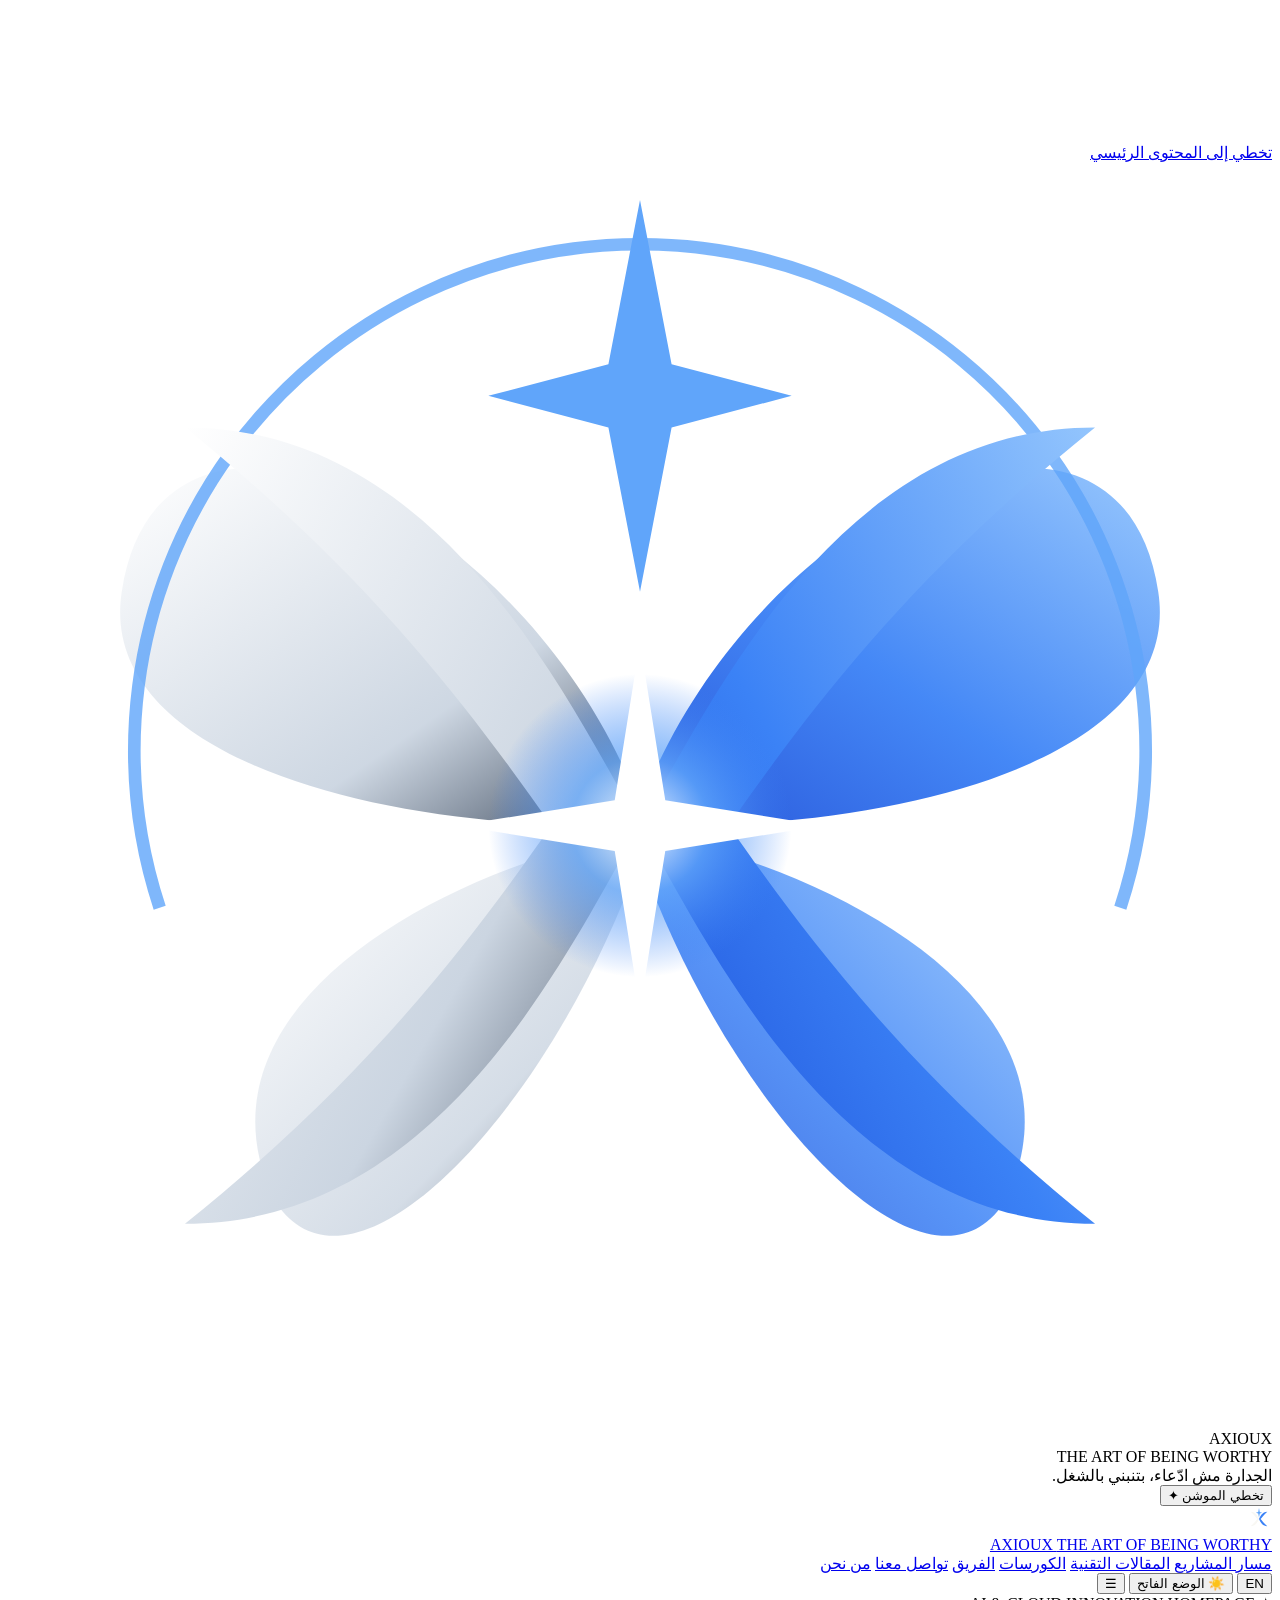
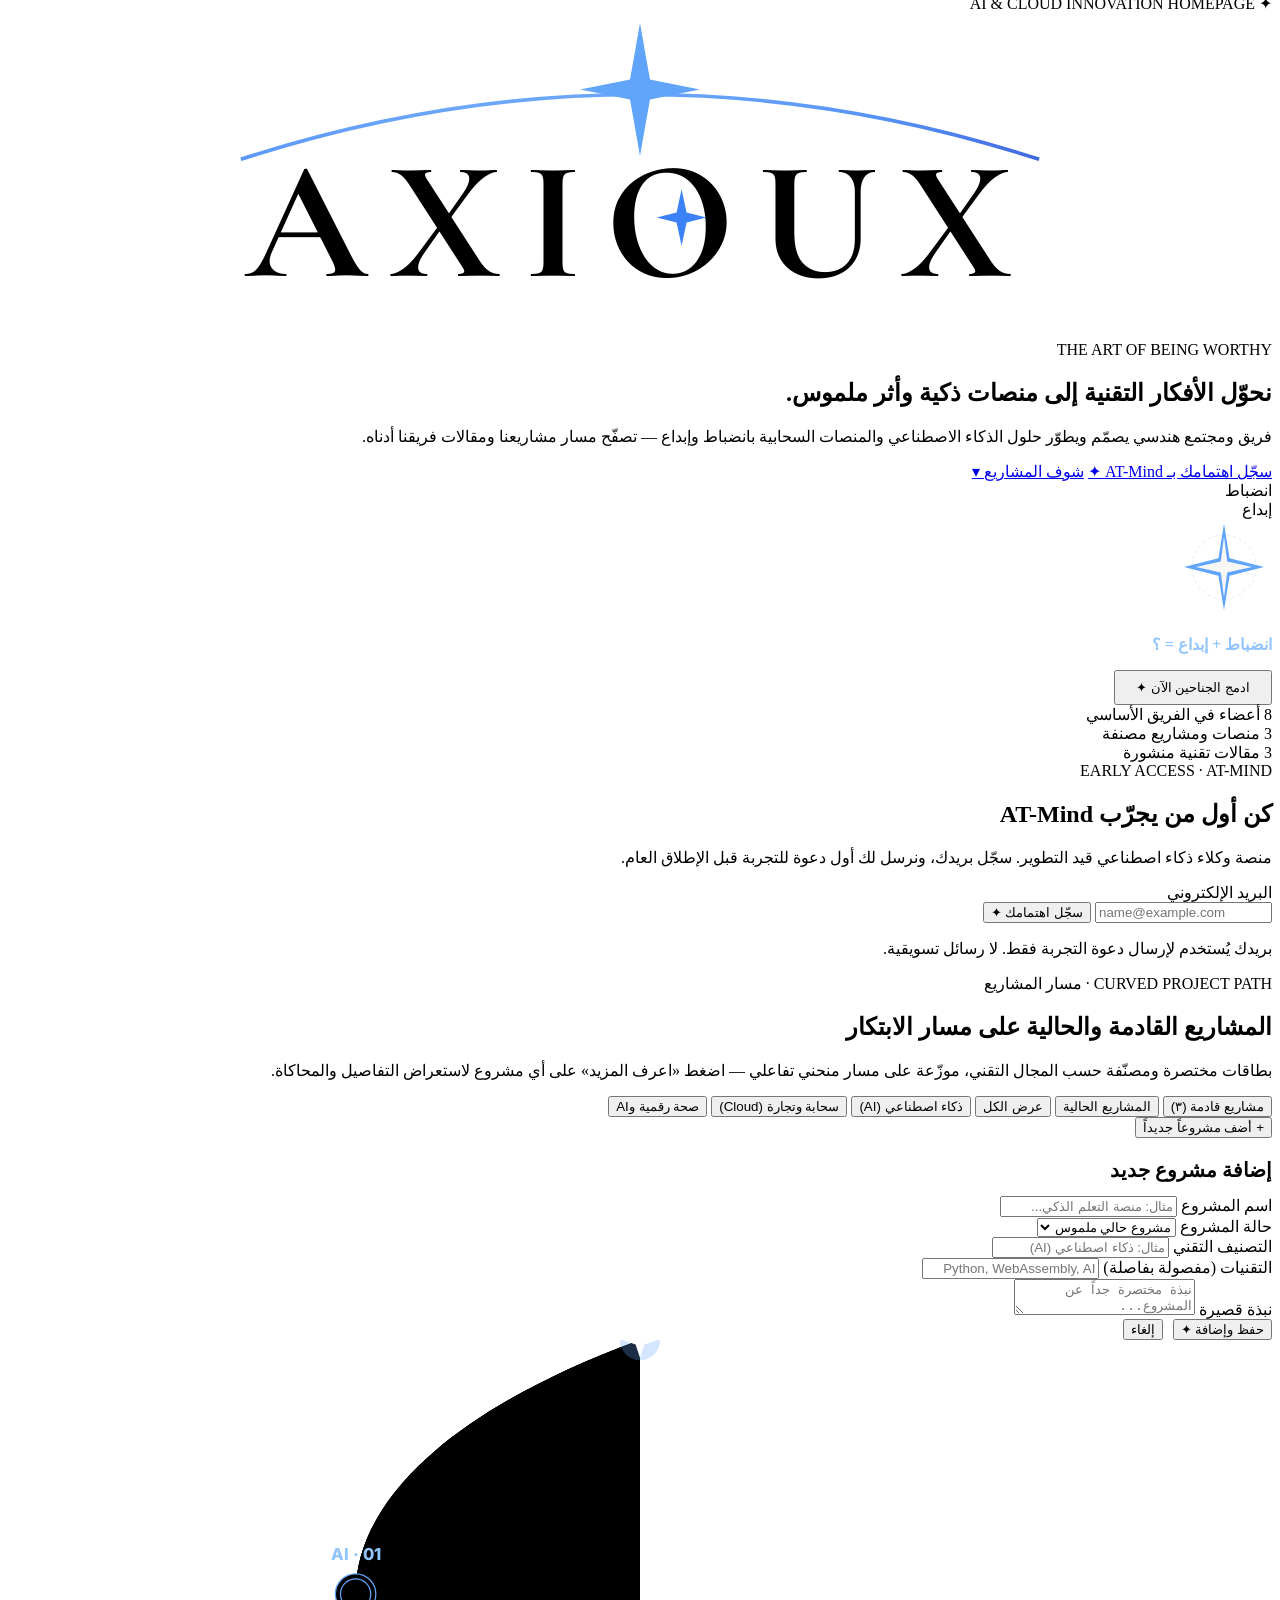
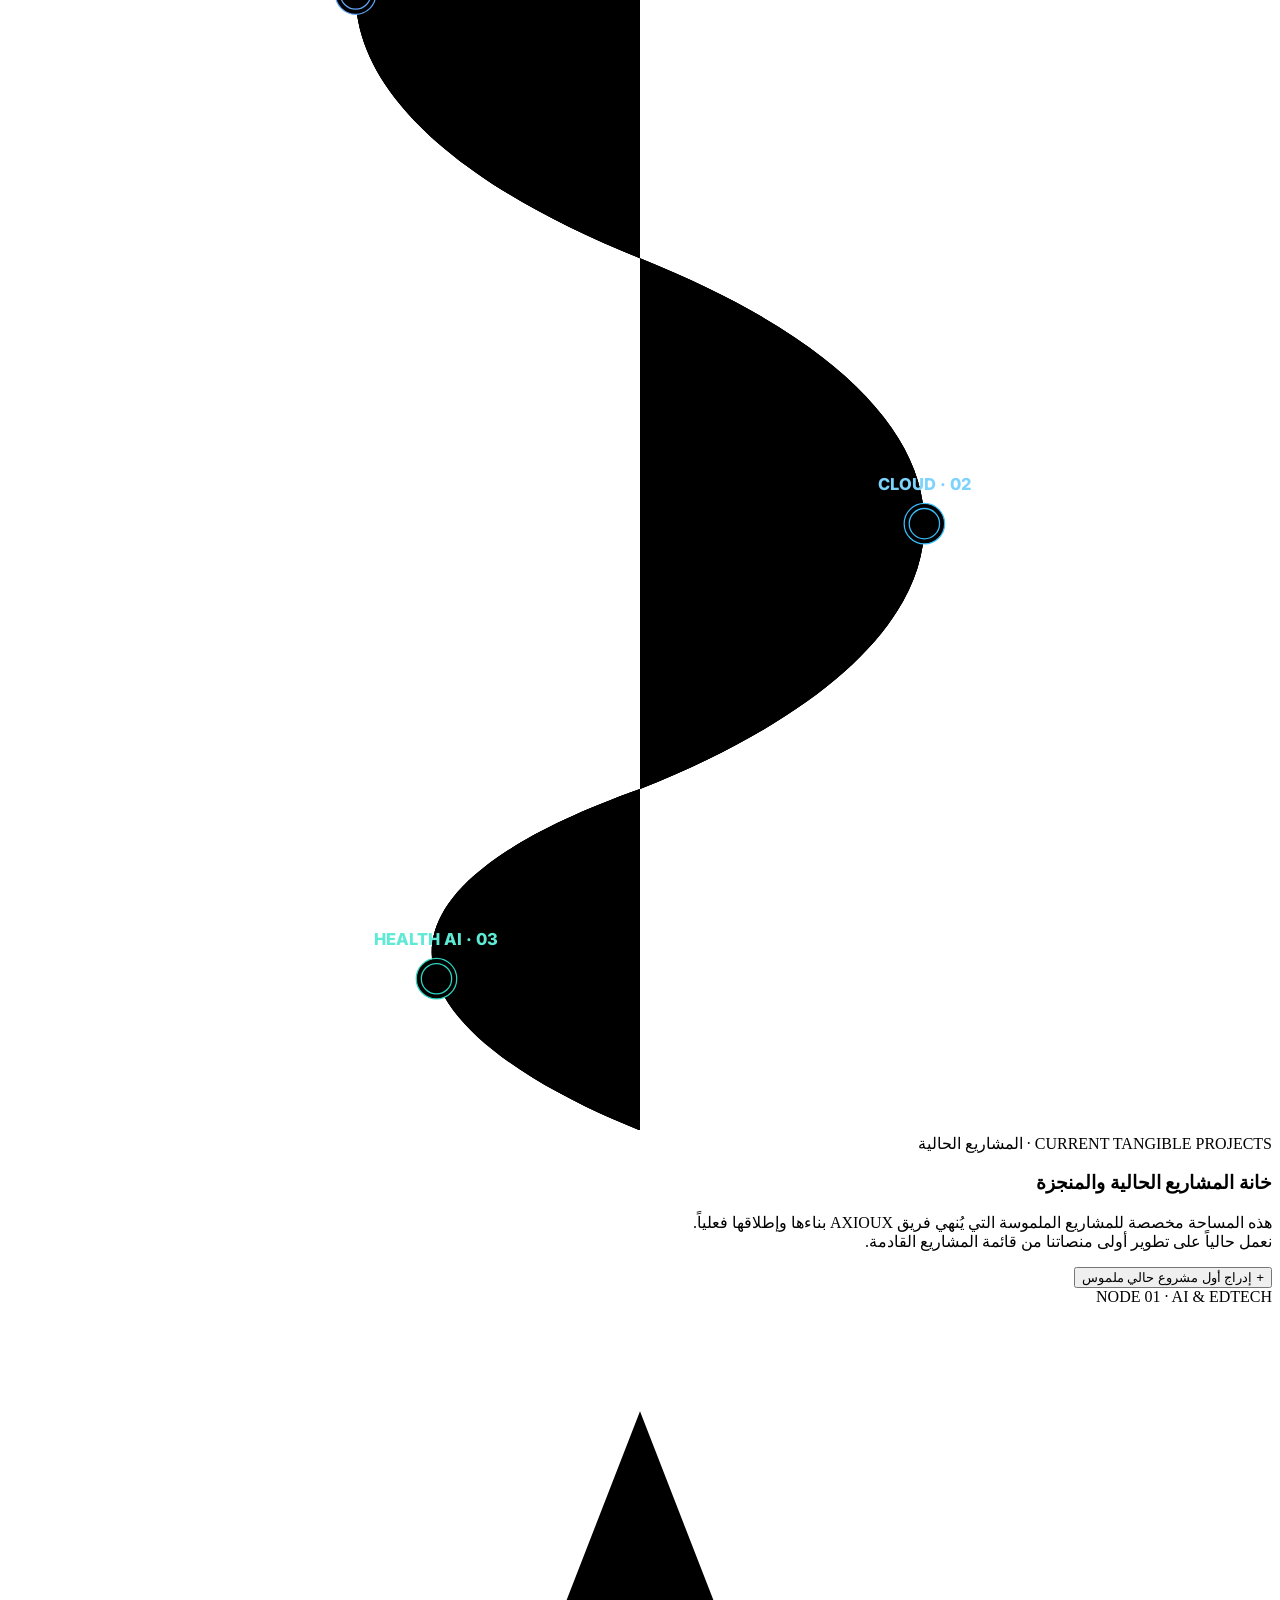
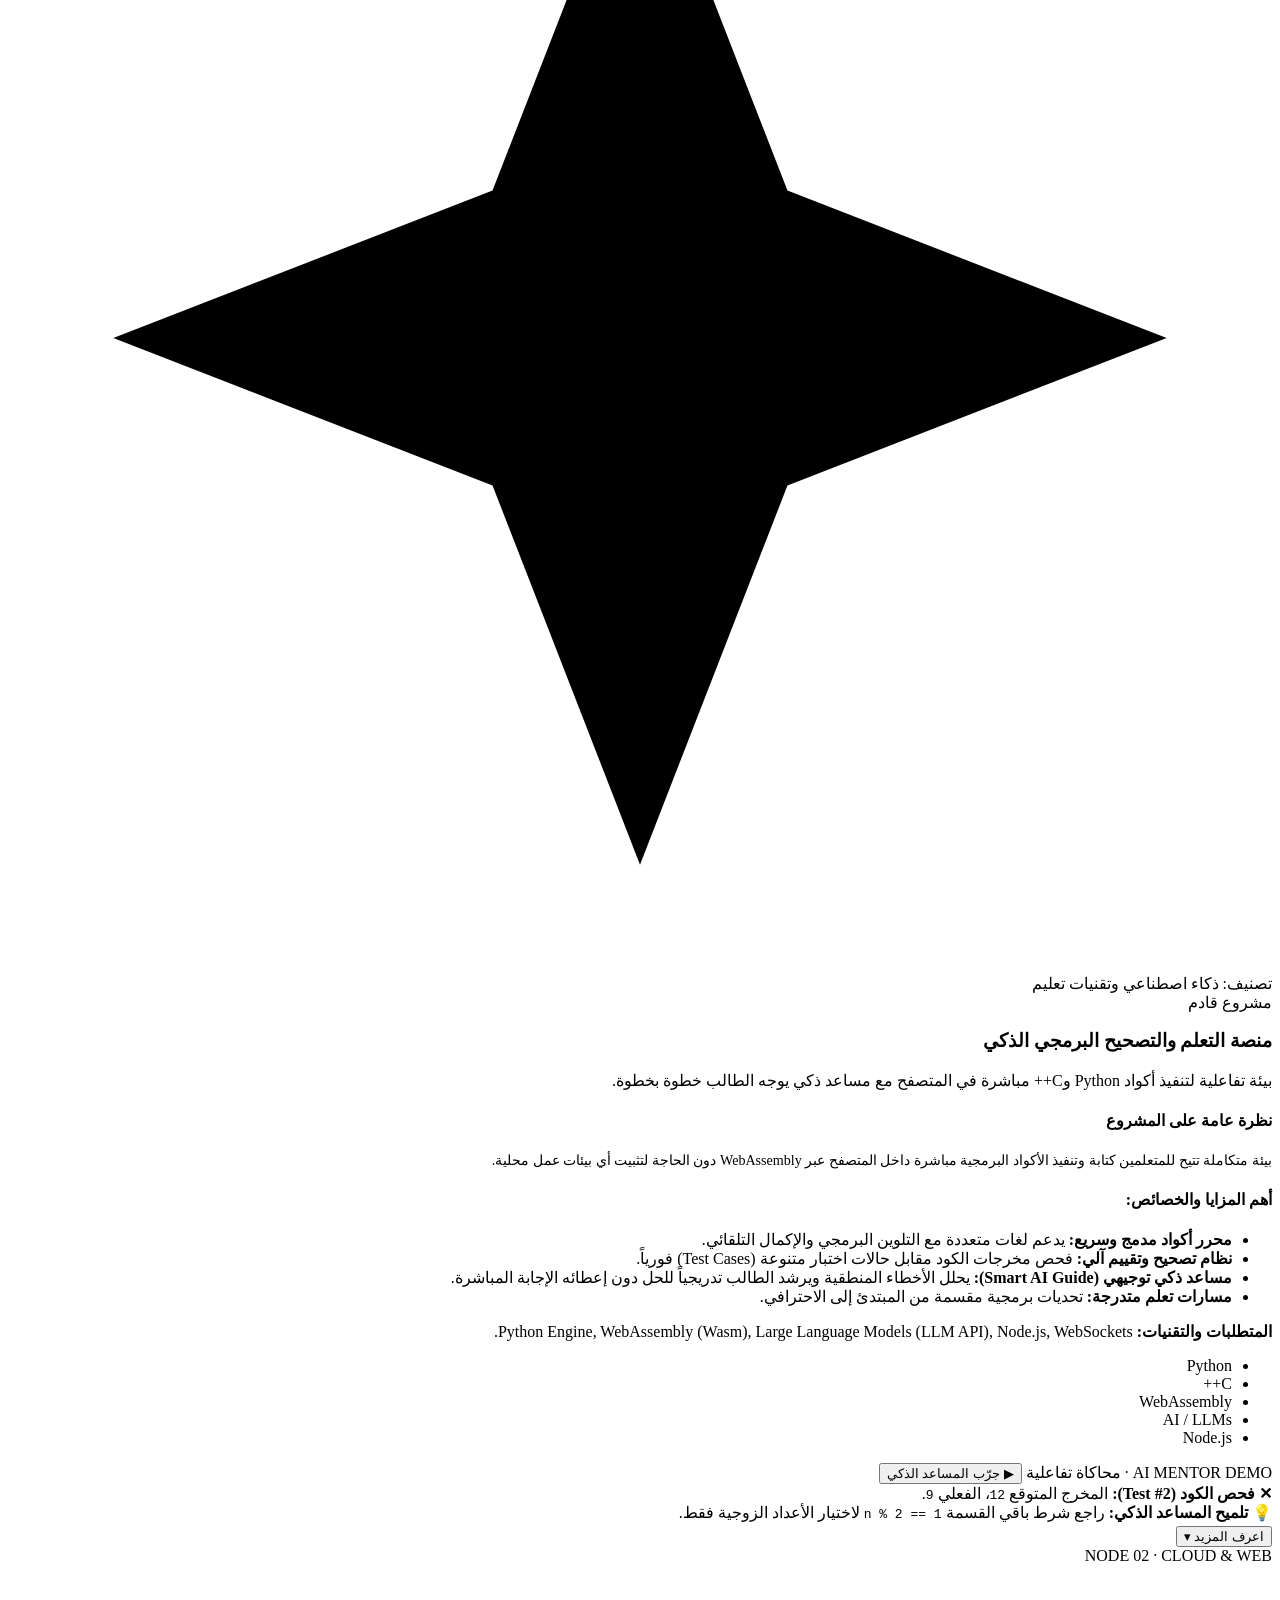
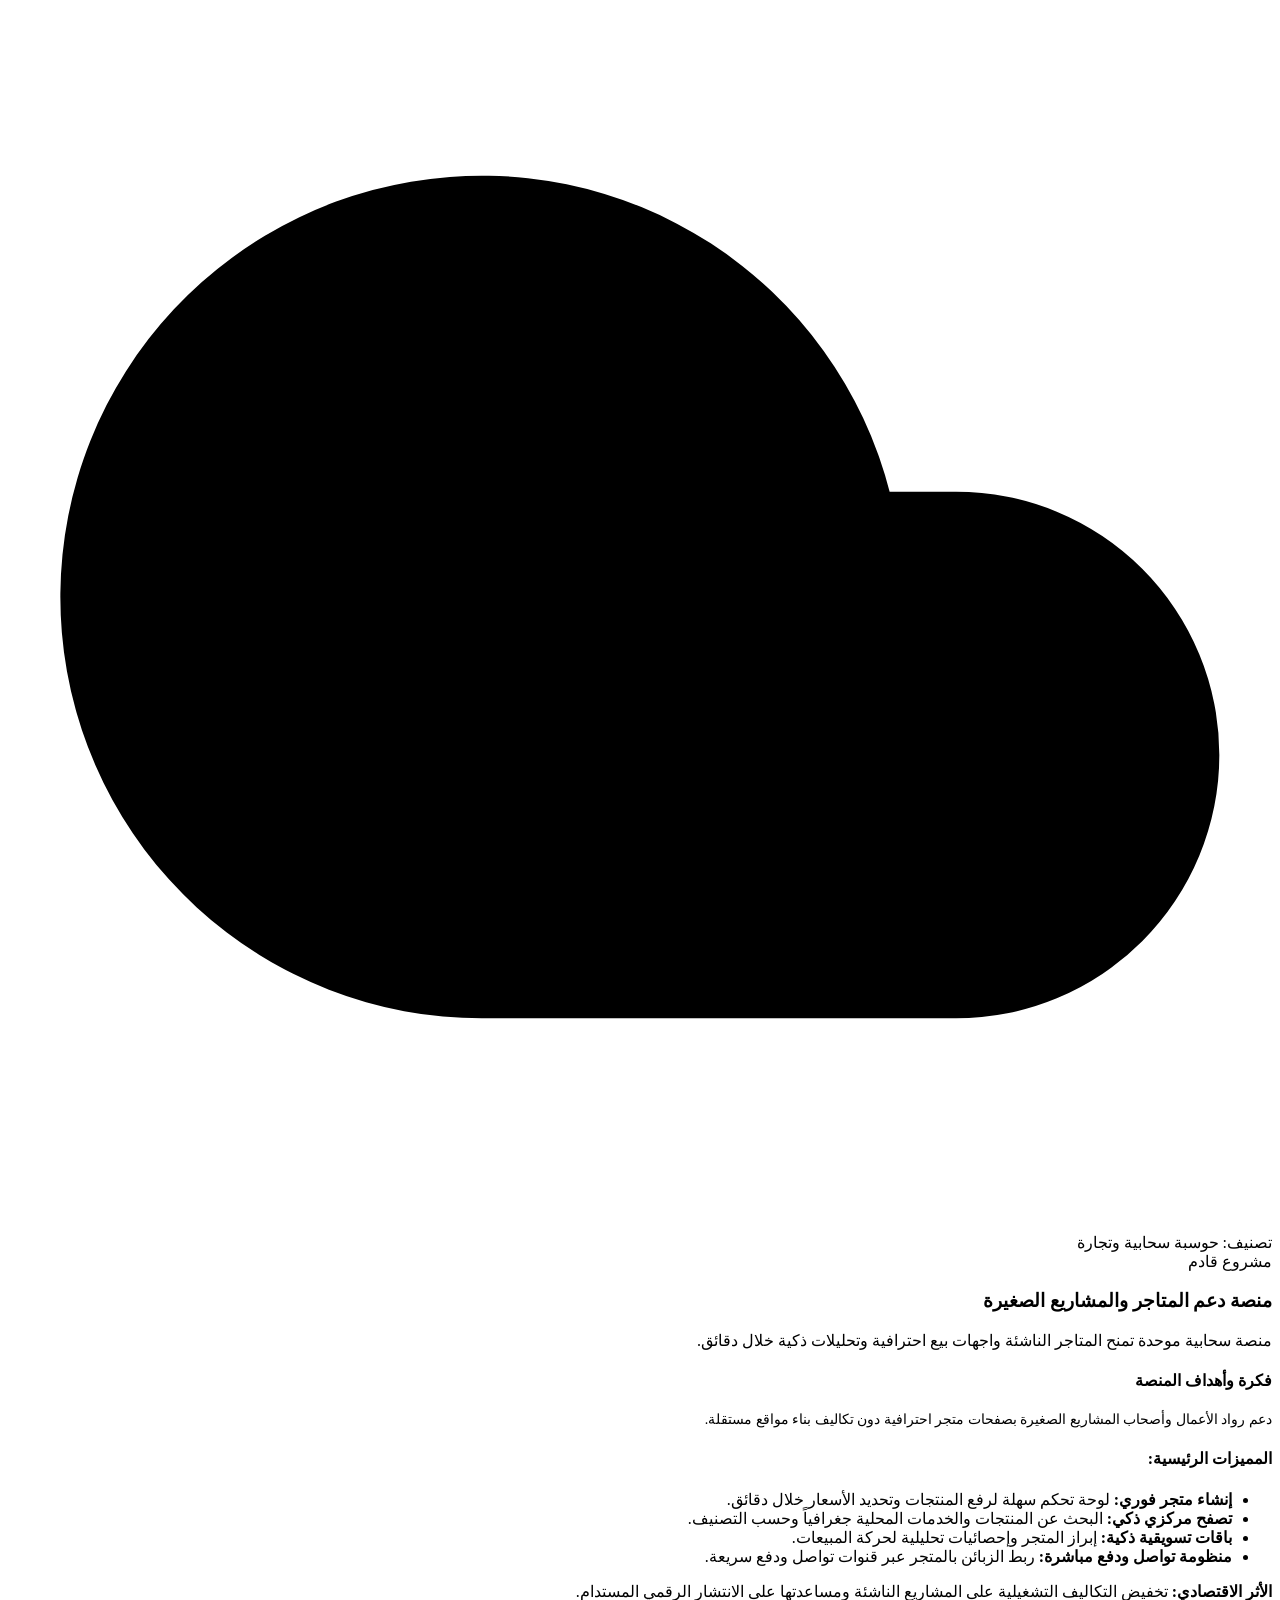
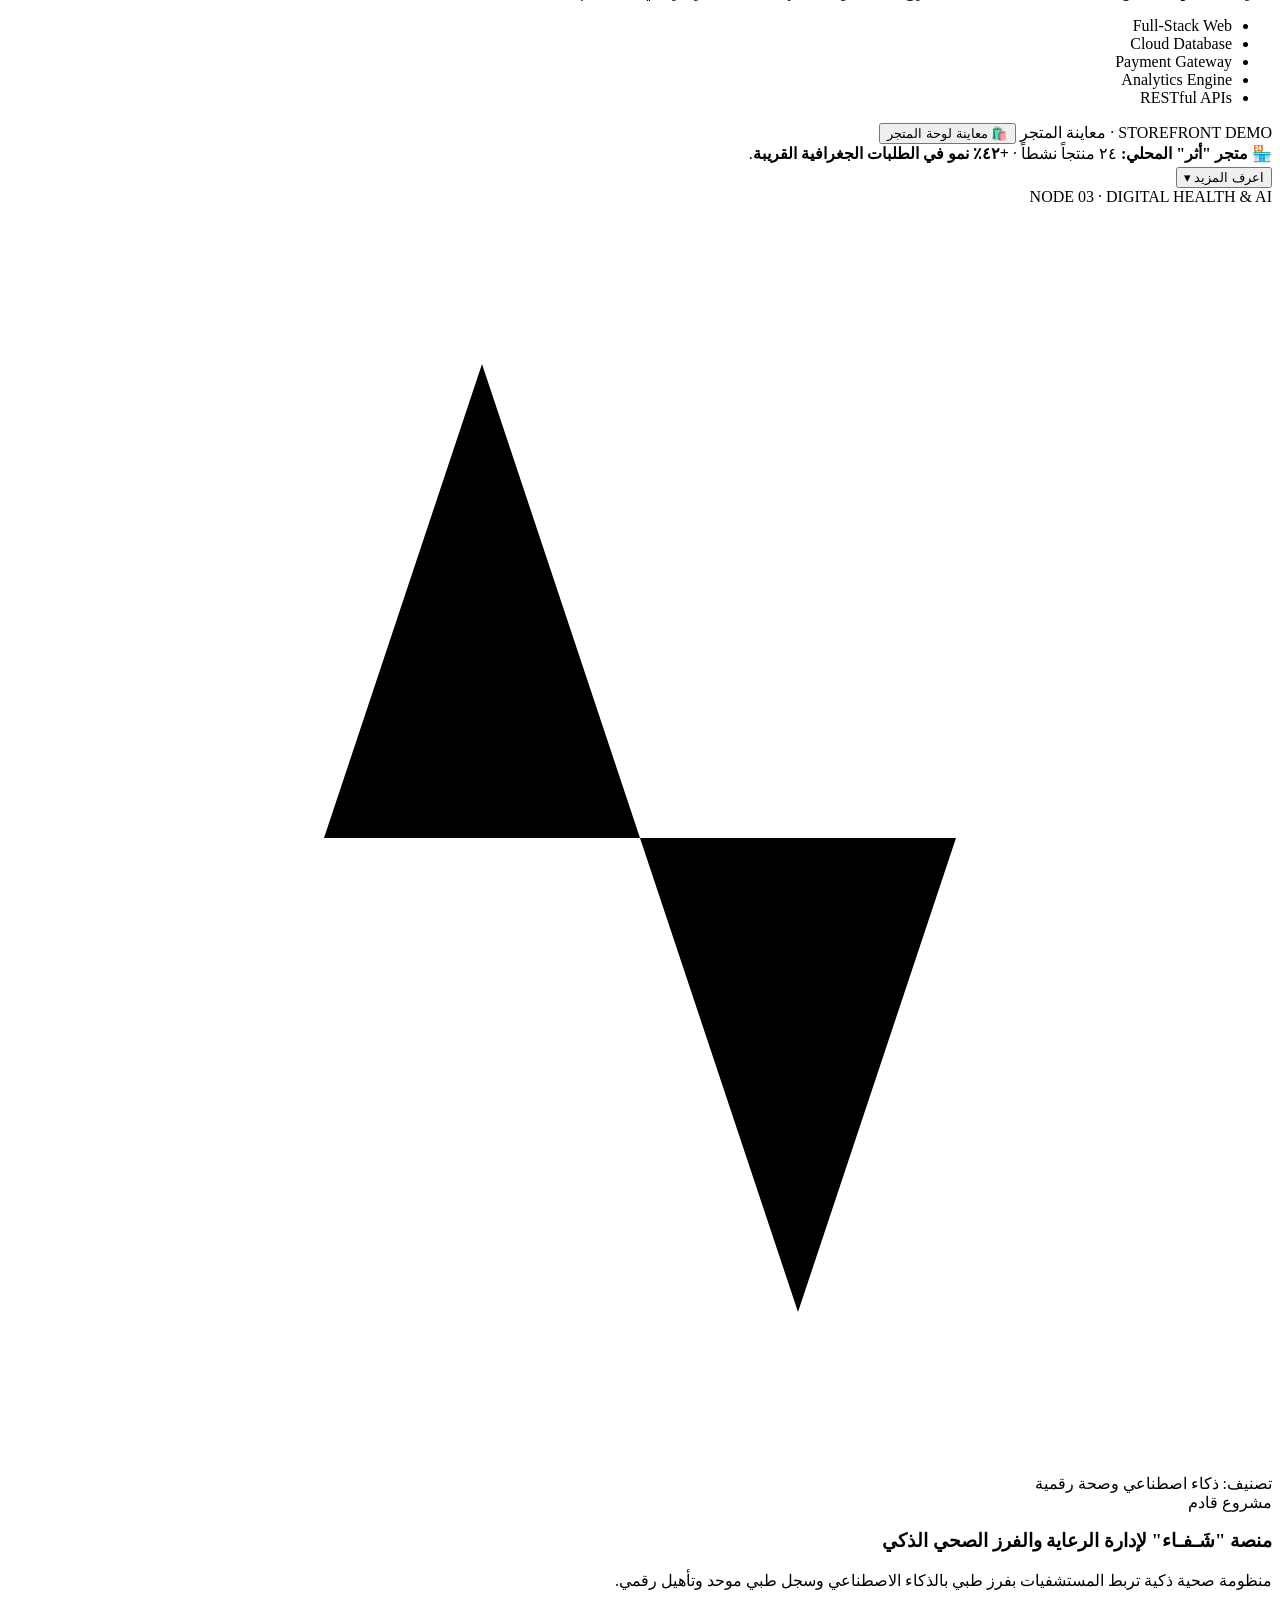
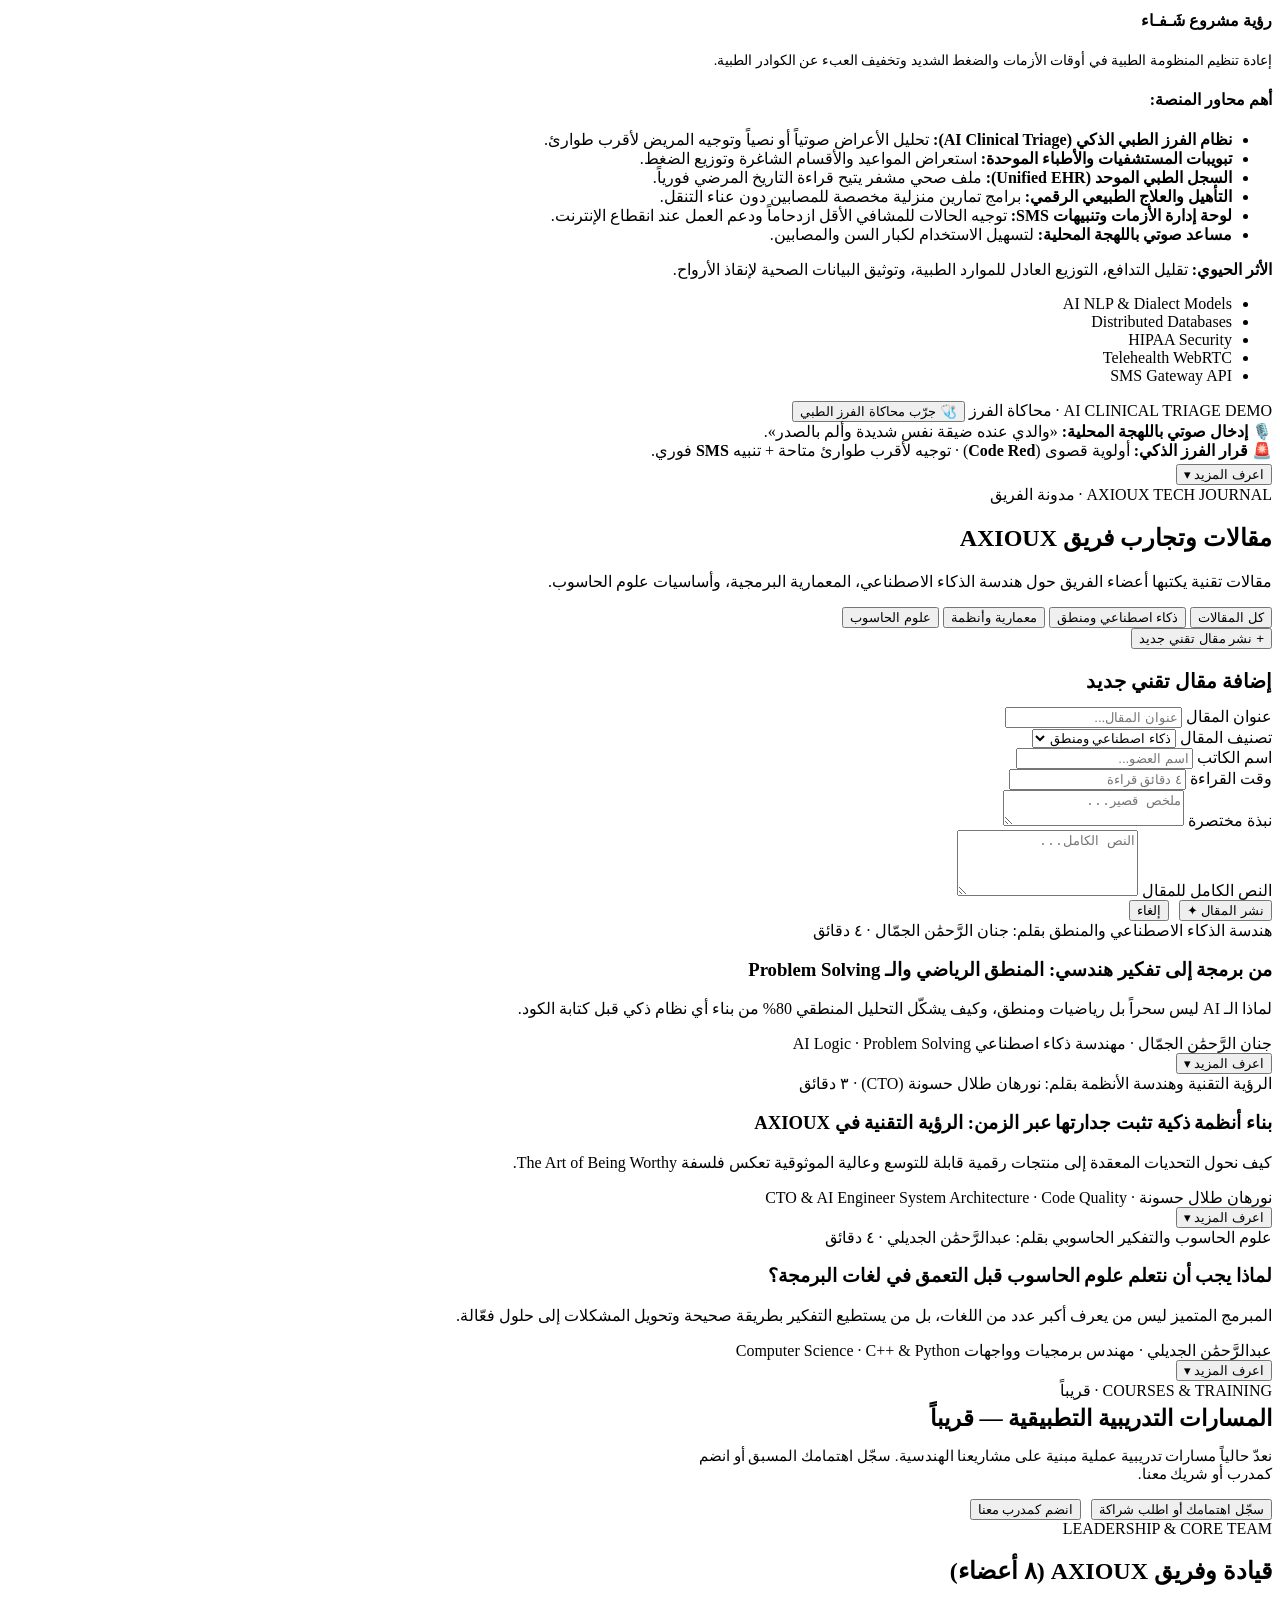
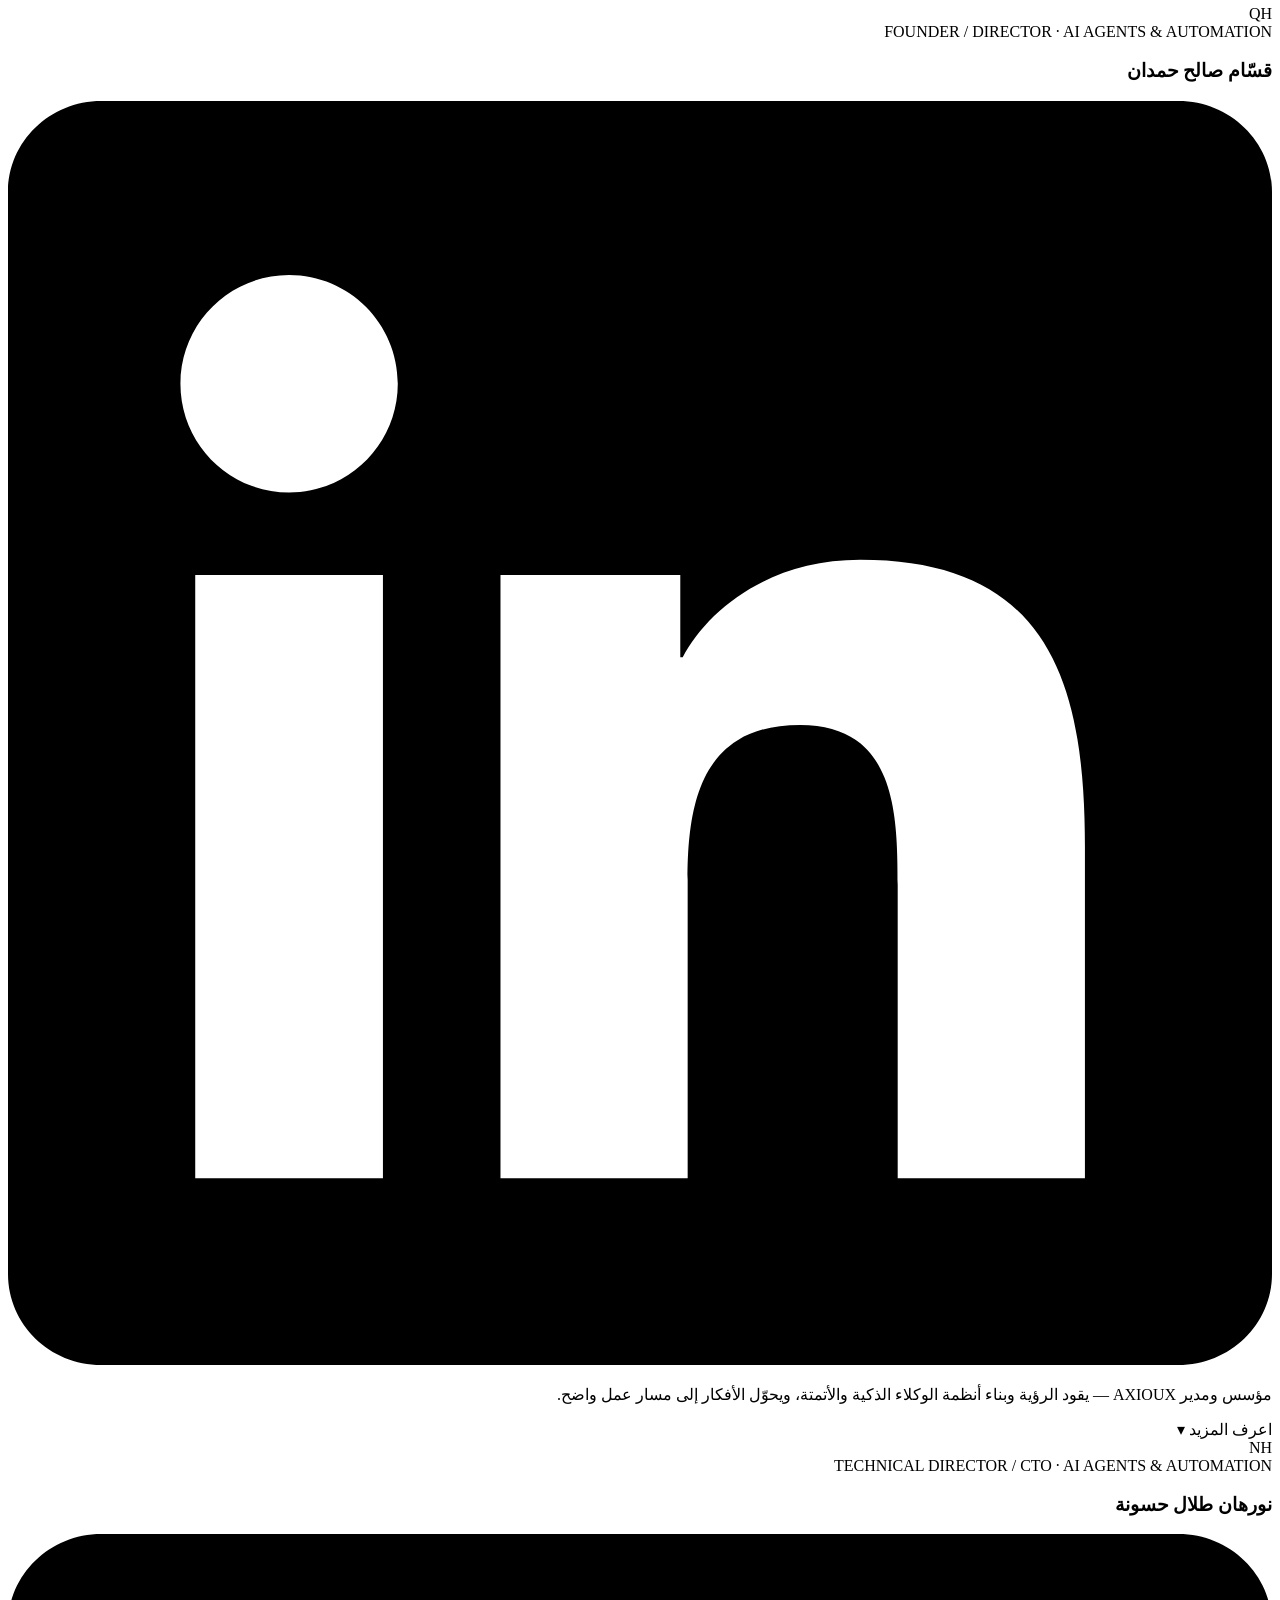
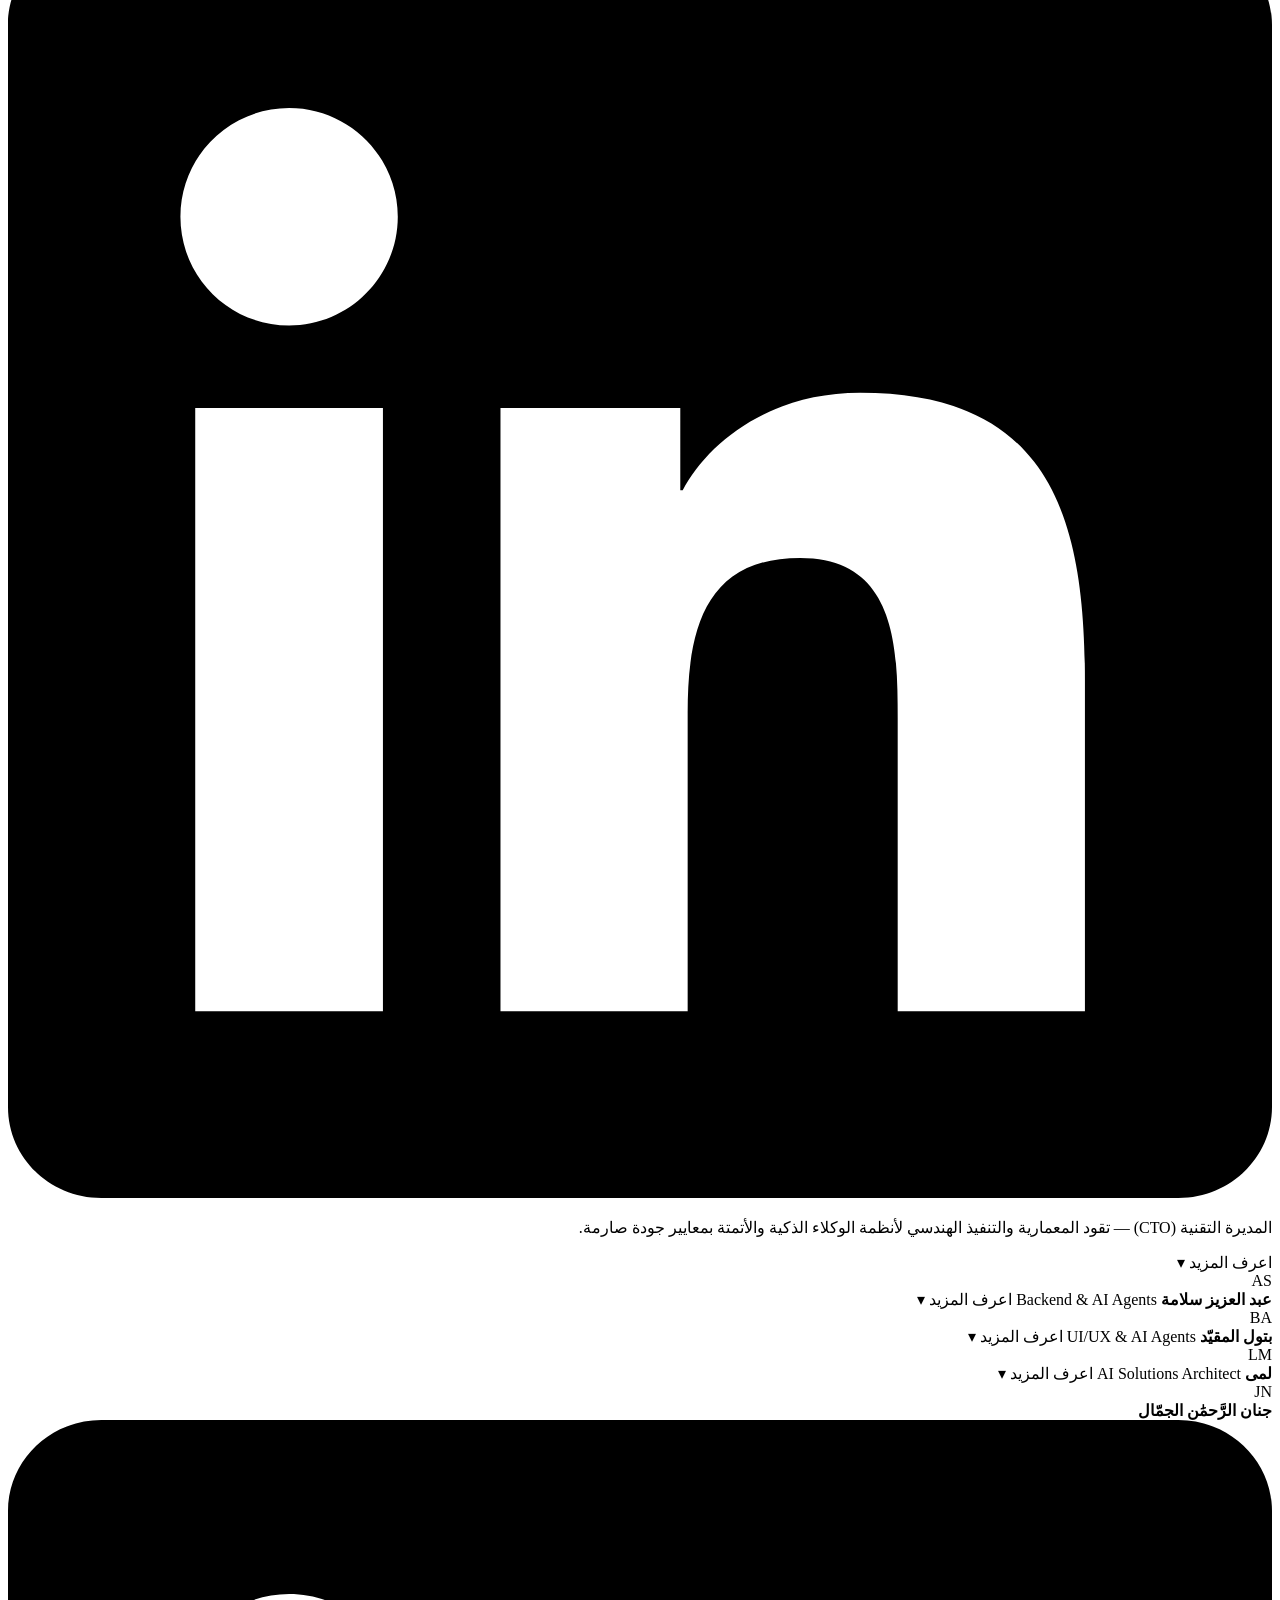
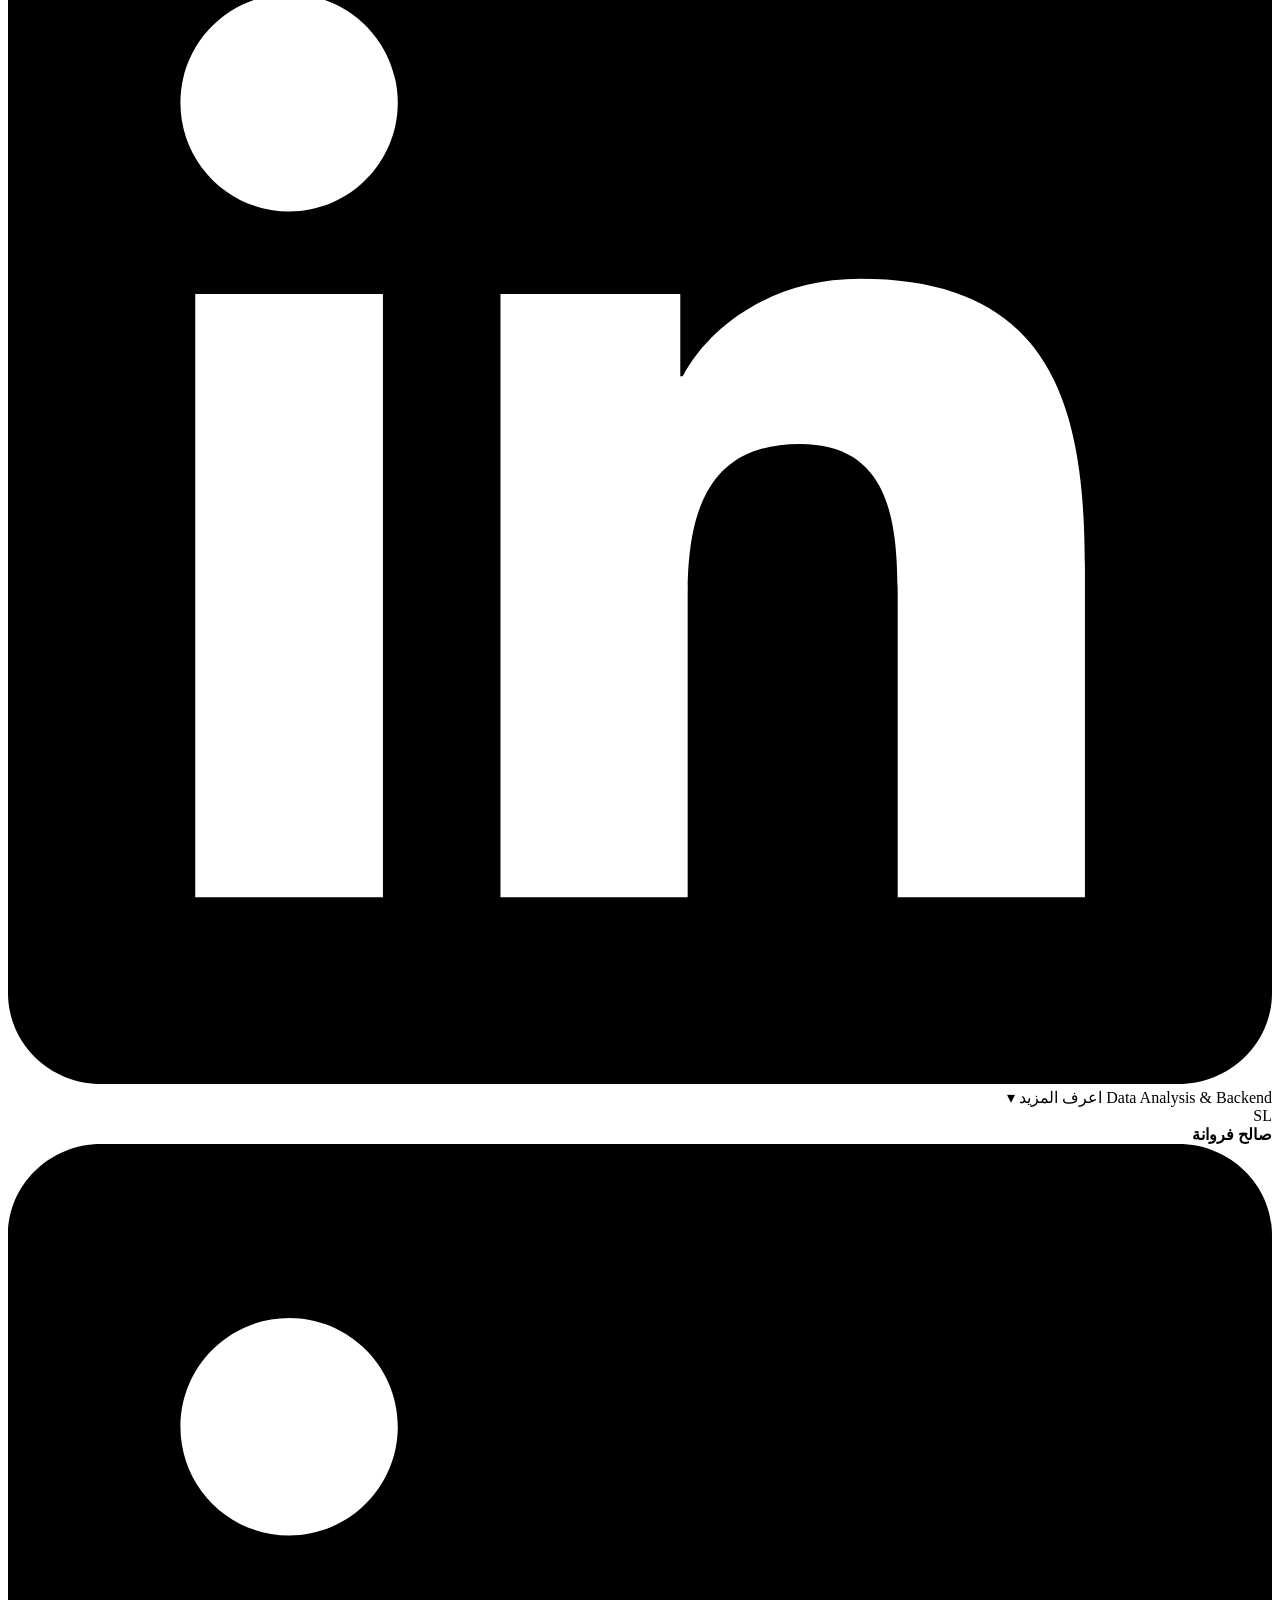
==== commit f89e655d: "Add files via upload Update AXIOUX site with 8-member team, curve fixes, about page"" ====
--- a/index.html
+++ b/index.html
@@ -7,7 +7,8 @@
 <meta name="description" id="metaDescription" content="AXIOUX مجتمع وفريق تقني يبني منصات الذكاء الاصطناعي والأنظمة السحابية، ويوثّق المعرفة الهندسية — لأن الجدارة بتنبني بالشغل.">
 <meta name="theme-color" content="#070B14">
 <link rel="canonical" id="canonicalLink" href="https://axioux.github.io/">
-<link rel="stylesheet" href="https://cdnjs.cloudflare.com/ajax/libs/font-awesome/6.5.1/css/all.min.css">
+<link rel="alternate" hreflang="en" href="https://axioux.github.io/en/">
+
 
 
 <!-- Open Graph / Social Sharing -->
@@ -52,1873 +53,7 @@
 <link rel="preconnect" href="https://fonts.gstatic.com" crossorigin>
 <link href="https://fonts.googleapis.com/css2?family=Cairo:wght@600;700;800&family=Cormorant+Garamond:wght@600;700&family=IBM+Plex+Sans+Arabic:wght@400;600;700&family=Inter:wght@400;600;700;800&display=swap" rel="stylesheet">
 <noscript><style>#introSplash { display: none !important; }</style></noscript>
-<style>
-  :root {
-    --bg-cosmic: #060A14;
-    --bg-surface: rgba(15, 23, 42, 0.72);
-    --bg-surface-solid: #0F172A;
-    --bg-card: rgba(17, 27, 48, 0.78);
-    --bg-card-hover: rgba(23, 37, 68, 0.92);
-    --border-subtle: rgba(148, 163, 184, 0.16);
-    --border-glow: rgba(59, 130, 246, 0.55);
-    --blue: #3B82F6;
-    --blue-light: #60A5FA;
-    --cyan: #38BDF8;
-    --teal: #2DD4BF;
-    --ivory: #F8F7F3;
-    --text-main: #F8F7F3;
-    --text-muted: #94A3B8;
-    --serif: 'Cormorant Garamond', Georgia, serif;
-    --arabic-head: 'Cairo', sans-serif;
-    --arabic-body: 'IBM Plex Sans Arabic', sans-serif;
-    --latin: 'Inter', sans-serif;
-    --radius: 20px;
-  }
-  
-.light, 
-[data-theme="light"], 
-body.light-mode {
-  --bg-cosmic: #F1F5F9;        
-  --bg-surface: rgba(255, 255, 255, 0.85);
-  --bg-surface-solid: #FFFFFF;
-  --bg-card: rgba(255, 255, 255, 0.95);        
-  --bg-card-hover: rgba(241, 245, 249, 1);
-  --border-subtle: rgba(148, 163, 184, 0.3);
-  --border-glow: rgba(59, 130, 246, 0.4);
-  --text-main: #0F172A;         
-  --text-muted: #64748B;    
-}
-
-  body.ivory-mode {
-    --bg-cosmic: #F8F7F3;
-    --bg-surface: rgba(255, 255, 255, 0.85);
-    --bg-surface-solid: #FFFFFF;
-    --bg-card: rgba(255, 255, 255, 0.92);
-    --bg-card-hover: #FFFFFF;
-    --border-subtle: rgba(15, 23, 42, 0.12);
-    --border-glow: rgba(37, 99, 235, 0.55);
-    --text-main: #0F172A;
-    --text-muted: #475569;
-  }
-
-  * {
-    margin: 0;
-    padding: 0;
-    box-sizing: border-box;
-  }
-
-  html {
-    scroll-behavior: smooth;
-    max-width: 100vw;
-    overflow-x: hidden;
-  }
-
-  body {
-    background-color: var(--bg-cosmic);
-    color: var(--text-main);
-    font-family: var(--arabic-body);
-    line-height: 1.85;
-    max-width: 100vw;
-    overflow-x: hidden;
-    position: relative;
-    transition: background-color 0.35s ease, color 0.35s ease;
-  }
-
-  html[lang="en"] body {
-    font-family: var(--latin);
-  }
-
-  :focus-visible {
-    outline: 2px solid var(--blue-light);
-    outline-offset: 3px;
-  }
-
-  .skip-link {
-    position: fixed;
-    top: -100px;
-    inset-inline-start: 16px;
-    z-index: 10000;
-    background: var(--blue);
-    color: #FFFFFF;
-    padding: 10px 18px;
-    border-radius: 10px;
-    font-family: var(--arabic-head);
-    font-weight: 800;
-    text-decoration: none;
-    transition: top 0.2s ease;
-  }
-
-  .skip-link:focus {
-    top: 14px;
-  }
-
-  /* ---------------- INTERACTIVE PARTICLE / STARFIELD BACKGROUND CANVAS ---------------- */
-  #starParticlesCanvas {
-    position: fixed;
-    inset: 0;
-    width: 100vw;
-    height: 100vh;
-    z-index: 0;
-    pointer-events: none;
-    display: block;
-  }
-
-  header, main, footer {
-    position: relative;
-    z-index: 2;
-  }
-
-  .container {
-    width: min(100% - 48px, 1160px);
-    margin: 0 auto;
-  }
-
-  section {
-    padding: 110px 0;
-    position: relative;
-  }
-
-  .section-header {
-    text-align: center;
-    max-width: 680px;
-    margin: 0 auto 64px;
-  }
-
-  .eyebrow {
-    font-family: var(--latin);
-    font-size: 0.76rem;
-    font-weight: 800;
-    letter-spacing: 0.24em;
-    text-transform: uppercase;
-    color: var(--blue-light);
-    display: inline-block;
-    margin-bottom: 12px;
-  }
-
-  .section-header h2 {
-    font-family: var(--arabic-head);
-    font-size: clamp(1.75rem, 3.2vw, 2.5rem);
-    font-weight: 800;
-    color: var(--text-main);
-    line-height: 1.35;
-    margin-bottom: 14px;
-  }
-
-  .section-header p {
-    font-size: 1.02rem;
-    color: var(--text-muted);
-    line-height: 1.8;
-  }
-
-  /* ---------------- BUTTERFLY -> X -> SPLIT CURTAIN INTRO SPLASH ---------------- */
-  .intro-splash {
-    position: fixed;
-    inset: 0;
-    z-index: 9000;
-    display: flex;
-    align-items: center;
-    justify-content: center;
-    overflow: hidden;
-    pointer-events: auto;
-  }
-
-  .splash-gate-left,
-  .splash-gate-right {
-    position: absolute;
-    top: 0;
-    bottom: 0;
-    width: 51%;
-    background:
-      radial-gradient(circle at 50% 45%, rgba(59, 130, 246, 0.22), transparent 55%),
-      linear-gradient(180deg, #04070F 0%, #0F172A 100%);
-    z-index: 1;
-    transition: transform 0.95s cubic-bezier(0.77, 0, 0.175, 1), opacity 0.95s ease;
-  }
-
-  .splash-gate-left { left: 0; border-right: 1px solid rgba(96, 165, 250, 0.18); }
-  .splash-gate-right { right: 0; border-left: 1px solid rgba(96, 165, 250, 0.18); }
-
-  .intro-splash.opening .splash-gate-left { transform: translateX(-104%) skewX(-4deg); opacity: 0; }
-  .intro-splash.opening .splash-gate-right { transform: translateX(104%) skewX(4deg); opacity: 0; }
-  .intro-splash.hidden { visibility: hidden; pointer-events: none; }
-
-  .splash-stage {
-    position: relative;
-    z-index: 3;
-    display: flex;
-    flex-direction: column;
-    align-items: center;
-    text-align: center;
-    padding: 24px;
-    transition: transform 0.85s ease, opacity 0.7s ease;
-  }
-
-  .intro-splash.opening .splash-stage {
-    transform: scale(1.18);
-    opacity: 0;
-  }
-
-  .butterfly-x-wrap {
-    position: relative;
-    width: 190px;
-    height: 190px;
-    display: grid;
-    place-items: center;
-  }
-
-  .splash-morph-svg {
-    width: 180px;
-    height: 180px;
-    overflow: visible;
-  }
-
-  .bf-group {
-    transform-origin: 100px 105px;
-    animation: bfFadeToX 1.3s ease-in-out forwards;
-  }
-
-  .bf-wing-l {
-    transform-origin: 100px 105px;
-    animation: flapLeft 0.34s ease-in-out 3 alternate;
-  }
-
-  .bf-wing-r {
-    transform-origin: 100px 105px;
-    animation: flapRight 0.34s ease-in-out 3 alternate;
-  }
-
-  .x-emblem-group {
-    transform-origin: 100px 105px;
-    opacity: 0;
-    animation: xRevealLock 1.4s cubic-bezier(0.22, 1, 0.36, 1) 0.95s forwards;
-  }
-
-  @keyframes flapLeft {
-    0% { transform: rotateY(0deg) scaleX(1); }
-    100% { transform: rotateY(55deg) scaleX(0.58) translateY(-4px); }
-  }
-
-  @keyframes flapRight {
-    0% { transform: rotateY(0deg) scaleX(1); }
-    100% { transform: rotateY(-55deg) scaleX(0.58) translateY(-4px); }
-  }
-
-  @keyframes bfFadeToX {
-    0%, 72% { opacity: 1; transform: scale(1); }
-    100% { opacity: 0; transform: scale(0.72); }
-  }
-
-  @keyframes xRevealLock {
-    0% { opacity: 0; transform: scale(0.65); }
-    100% { opacity: 1; transform: scale(1); }
-  }
-
-  .splash-wordmark {
-    font-family: var(--serif);
-    font-size: 2.8rem;
-    font-weight: 700;
-    letter-spacing: 0.26em;
-    color: #F8F7F3;
-    margin-top: 8px;
-  }
-
-  .splash-tagline-en {
-    font-family: var(--latin);
-    font-size: 0.74rem;
-    letter-spacing: 0.34em;
-    color: #93C5FD;
-    margin-top: 4px;
-  }
-
-  .splash-tagline-ar {
-    font-family: var(--arabic-head);
-    font-size: 0.95rem;
-    color: #CBD5E1;
-    margin-top: 8px;
-  }
-
-  .splash-skip-btn {
-    margin-top: 20px;
-    padding: 9px 22px;
-    min-height: 44px;
-    border-radius: 100px;
-    border: 1px solid rgba(147, 197, 253, 0.35);
-    background: rgba(15, 23, 42, 0.75);
-    color: #E2E8F0;
-    font-family: var(--arabic-head);
-    font-size: 0.84rem;
-    font-weight: 700;
-    cursor: pointer;
-    transition: all 0.2s ease;
-  }
-
-  .splash-skip-btn:hover {
-    background: var(--blue);
-    color: #FFFFFF;
-  }
-
-  /* ---------------- HEADER / NAVBAR ---------------- */
-  .site-header {
-    position: sticky;
-    top: 0;
-    z-index: 100;
-    background: rgba(6, 10, 20, 0.78);
-    backdrop-filter: blur(16px);
-    border-bottom: 1px solid var(--border-subtle);
-  }
-
-  body.ivory-mode .site-header {
-    background: rgba(248, 247, 243, 0.88);
-  }
-
-  .nav-inner {
-    display: flex;
-    align-items: center;
-    justify-content: space-between;
-    min-height: 76px;
-    gap: 16px;
-  }
-
-  .brand-link {
-    display: inline-flex;
-    align-items: center;
-    gap: 12px;
-    text-decoration: none;
-    color: var(--text-main);
-  }
-
-  .brand-emblem-mini {
-    width: 38px;
-    height: 38px;
-    border-radius: 11px;
-    background: #0F172A;
-    border: 1px solid rgba(96, 165, 250, 0.35);
-    display: grid;
-    place-items: center;
-  }
-
-  .brand-text-wrap {
-    display: flex;
-    flex-direction: column;
-    line-height: 1.1;
-  }
-
-  .brand-wordmark {
-    font-family: var(--serif);
-    font-size: 1.3rem;
-    font-weight: 700;
-    letter-spacing: 0.18em;
-    color: var(--text-main);
-  }
-
-  .brand-sub {
-    font-family: var(--latin);
-    font-size: 0.58rem;
-    letter-spacing: 0.22em;
-    color: var(--blue-light);
-    margin-top: 2px;
-  }
-
-  .nav-links {
-    display: flex;
-    align-items: center;
-    gap: 24px;
-  }
-
-  .nav-link {
-    color: var(--text-muted);
-    text-decoration: none;
-    font-family: var(--arabic-head);
-    font-size: 0.92rem;
-    font-weight: 700;
-    transition: color 0.2s ease;
-  }
-
-  .nav-link:hover {
-    color: var(--blue-light);
-  }
-
-  .nav-actions {
-    display: flex;
-    align-items: center;
-    gap: 10px;
-  }
-
-  .lang-btn,
-  .mode-btn,
-  .nav-toggle {
-    min-height: 44px;
-    padding: 8px 16px;
-    border-radius: 100px;
-    border: 1px solid var(--border-subtle);
-    background: rgba(255, 255, 255, 0.04);
-    color: var(--text-main);
-    font-family: var(--arabic-head);
-    font-size: 0.84rem;
-    font-weight: 700;
-    cursor: pointer;
-    display: inline-flex;
-    align-items: center;
-    justify-content: center;
-    transition: all 0.2s ease;
-  }
-
-  .lang-btn:hover,
-  .mode-btn:hover {
-    border-color: var(--blue-light);
-    background: rgba(59, 130, 246, 0.14);
-  }
-
-  .nav-toggle {
-    display: none;
-    min-width: 44px;
-    padding: 0;
-    font-size: 1.2rem;
-  }
-
-  /* ---------------- SPACIOUS INTERACTIVE HERO SECTION ---------------- */
-  .hero {
-    min-height: calc(100vh - 76px);
-    display: flex;
-    align-items: center;
-    justify-content: center;
-    text-align: center;
-    padding: 96px 0 84px;
-  }
-
-  .hero-content {
-    max-width: 860px;
-    margin: 0 auto;
-    display: flex;
-    flex-direction: column;
-    align-items: center;
-    gap: 22px;
-  }
-
-  .hero-pill {
-    font-family: var(--latin);
-    font-size: 0.74rem;
-    font-weight: 800;
-    letter-spacing: 0.24em;
-    padding: 7px 18px;
-    border-radius: 100px;
-    background: rgba(59, 130, 246, 0.12);
-    border: 1px solid rgba(96, 165, 250, 0.35);
-    color: var(--blue-light);
-  }
-
-  .hero-logo-svg {
-    width: min(100%, 540px);
-    height: auto;
-    filter: drop-shadow(0 12px 34px rgba(59, 130, 246, 0.22));
-  }
-
-  .hero-slogan-en {
-    font-family: var(--latin);
-    font-size: 0.82rem;
-    font-weight: 700;
-    letter-spacing: 0.38em;
-    color: var(--blue-light);
-    margin-top: -10px;
-  }
-.icon-AXIOUS .path1:before {
-  content: "\e913";
-  color: #080f23;
-}
-.icon-AXIOUS .path2:before {
-  content: "\e914";
-  color: #000;
-  margin-left: -1em;
-}
-.icon-AXIOUS .path3:before {
-  content: "\e915";
-  color: #e3ebf8;
-  margin-left: -1em;
-}
-.icon-AXIOUS .path4:before {
-  content: "\e916";
-  color: #e3ebf8;
-  margin-left: -1em;
-}
-.icon-AXIOUS .path5:before {
-  content: "\e917";
-  color: #000;
-  margin-left: -1em;
-}
-.icon-AXIOUS .path6:before {
-  content: "\e918";
-  color: #000;
-  margin-left: -1em;
-}
-.icon-AXIOUS .path7:before {
-  content: "\e919";
-  color: #e3ebf8;
-  margin-left: -1em;
-}
-  .hero-title-ar {
-    font-family: var(--arabic-head);
-    font-size: clamp(2rem, 4.2vw, 3.2rem);
-    font-weight: 800;
-    line-height: 1.35;
-    color: var(--text-main);
-    max-width: 760px;
-  }
-
-  .hero-title-ar span {
-    background: linear-gradient(90deg, #60A5FA, #38BDF8);
-    -webkit-background-clip: text;
-    -webkit-text-fill-color: transparent;
-  }
-
-  .hero-lead {
-    font-size: 1.08rem;
-    color: var(--text-muted);
-    max-width: 640px;
-    line-height: 1.85;
-  }
-
-  .hero-cta-row {
-    display: flex;
-    flex-wrap: wrap;
-    justify-content: center;
-    gap: 14px;
-    margin-top: 8px;
-  }
-
-  .btn {
-    min-height: 46px;
-    padding: 12px 26px;
-    border-radius: 100px;
-    font-family: var(--arabic-head);
-    font-size: 0.94rem;
-    font-weight: 800;
-    text-decoration: none;
-    cursor: pointer;
-    border: 1px solid transparent;
-    display: inline-flex;
-    align-items: center;
-    justify-content: center;
-    gap: 8px;
-    transition: transform 0.22s ease, box-shadow 0.22s ease, background 0.22s ease;
-  }
-
-  .btn-primary {
-    background: linear-gradient(135deg, #3B82F6 0%, #2563EB 100%);
-    color: #FFFFFF;
-    box-shadow: 0 12px 28px rgba(37, 99, 235, 0.35);
-  }
-
-  .btn-primary:hover {
-    transform: translateY(-3px);
-    box-shadow: 0 16px 34px rgba(59, 130, 246, 0.5);
-  }
-
-  .btn-outline {
-    background: rgba(255, 255, 255, 0.04);
-    color: var(--text-main);
-    border-color: var(--border-subtle);
-  }
-
-  .btn-outline:hover {
-    border-color: var(--blue-light);
-    background: rgba(59, 130, 246, 0.12);
-    transform: translateY(-3px);
-  }
-
-  .wings-mini-interactive {
-    margin-top: 18px;
-    padding: 20px 28px;
-    border-radius: 22px;
-    background: var(--bg-card);
-    border: 1px solid var(--border-subtle);
-    backdrop-filter: blur(14px);
-    display: flex;
-    flex-direction: column;
-    align-items: center;
-    gap: 14px;
-    max-width: 520px;
-    width: 100%;
-  }
-
-  .wings-stage {
-    position: relative;
-    height: 126px;
-    width: 100%;
-    display: flex;
-    align-items: center;
-    justify-content: center;
-    gap: 24px;
-    direction: rtl;
-  }
-
-  .wing-circle {
-    width: 92px;
-    height: 92px;
-    border-radius: 50%;
-    display: flex;
-    flex-direction: column;
-    align-items: center;
-    justify-content: center;
-    font-family: var(--arabic-head);
-    font-weight: 800;
-    font-size: 0.9rem;
-    cursor: pointer;
-    user-select: none;
-    transition: transform 0.65s cubic-bezier(0.22, 1, 0.36, 1), opacity 0.45s ease;
-  }
-
-  .wing-discipline {
-    background: #0F172A;
-    border: 2px solid #475569;
-    color: #F8F7F3;
-    box-shadow: 0 8px 22px rgba(0, 0, 0, 0.45);
-  }
-
-  .wing-creativity {
-    background: #3B82F6;
-    border: 2px solid #93C5FD;
-    color: #FFFFFF;
-    box-shadow: 0 8px 22px rgba(59, 130, 246, 0.45);
-  }
-
-  .wings-stage.merged .wing-circle span,
-  .wings-stage.merged .wing-circle small {
-    opacity: 0;
-    transform: scale(0.3);
-  }
-
-  .wings-stage.merged .wing-discipline {
-    transform: translateX(-58px) scale(0.18);
-    opacity: 0;
-    pointer-events: none;
-  }
-
-  .wings-stage.merged .wing-creativity {
-    transform: translateX(58px) scale(0.18);
-    opacity: 0;
-    pointer-events: none;
-  }
-
-  .spark-center {
-    position: absolute;
-    inset: 0;
-    display: grid;
-    place-items: center;
-    pointer-events: none;
-    opacity: 0;
-    transform: scale(0.35) rotate(-25deg);
-    transition: opacity 0.55s ease, transform 0.7s cubic-bezier(0.22, 1, 0.36, 1);
-  }
-
-  .wings-stage.merged .spark-center {
-    opacity: 1;
-    transform: scale(1.25) rotate(0deg);
-    filter: drop-shadow(0 0 24px rgba(96, 165, 250, 0.95)) drop-shadow(0 0 48px rgba(59, 130, 246, 0.65));
-  }
-
-  .wings-mini-interactive.merged-state #equationStatusText {
-    color: #FFFFFF !important;
-    font-size: 1.12rem !important;
-    text-shadow: 0 0 18px rgba(96, 165, 250, 0.95);
-  }
-
-  .credibility-stats-strip {
-    display: grid;
-    grid-template-columns: repeat(3, 1fr);
-    gap: 20px;
-    width: 100%;
-    max-width: 720px;
-    margin-top: 16px;
-    padding: 20px 26px;
-    border-radius: var(--radius);
-    background: var(--bg-card);
-    border: 1px solid var(--border-subtle);
-    backdrop-filter: blur(12px);
-  }
-
-  .stat-item { text-align: center; }
-  .stat-num {
-    display: block;
-    font-family: var(--latin);
-    font-size: 1.75rem;
-    font-weight: 800;
-    color: var(--blue-light);
-    line-height: 1.2;
-  }
-  .stat-lbl {
-    font-size: 0.84rem;
-    color: var(--text-muted);
-    font-weight: 600;
-  }
-
-  /* ---------------- DRAMATIC WINDING S-CURVE ORBITAL PATH FOR PROJECTS ---------------- */
-  .board-toolbar {
-    display: flex;
-    justify-content: space-between;
-    align-items: center;
-    gap: 16px;
-    margin-bottom: 48px;
-    flex-wrap: wrap;
-  }
-
-  .filter-bar {
-    display: flex;
-    gap: 10px;
-    flex-wrap: wrap;
-  }
-
-  .filter-btn {
-    min-height: 44px;
-    padding: 8px 20px;
-    border-radius: 100px;
-    border: 1px solid var(--border-subtle);
-    background: var(--bg-card);
-    color: var(--text-muted);
-    font-family: var(--arabic-head);
-    font-size: 0.88rem;
-    font-weight: 700;
-    cursor: pointer;
-    transition: all 0.22s ease;
-  }
-
-  .filter-btn.active,
-  .filter-btn:hover {
-    background: var(--blue);
-    color: #FFFFFF;
-    border-color: var(--blue);
-    box-shadow: 0 8px 22px rgba(59, 130, 246, 0.35);
-  }
-
-  .projects-curved-stage {
-    position: relative;
-    width: 100%;
-    padding: 40px 0 60px;
-    min-height: 980px;
-  }
-
-  .curved-path-svg {
-    position: absolute;
-    inset: 0;
-    width: 100%;
-    height: 100%;
-    z-index: 1;
-    pointer-events: none;
-    overflow: visible;
-  }
-
-  .curve-ribbon-bg {
-    fill: none;
-    stroke: rgba(59, 130, 246, 0.14);
-    stroke-width: 22;
-    stroke-linecap: round;
-    filter: blur(8px);
-  }
-
-  .curve-core-solid {
-    fill: none;
-    stroke: url(#curveGrad);
-    stroke-width: 4;
-    stroke-linecap: round;
-    filter: drop-shadow(0 0 14px rgba(96, 165, 250, 0.85));
-  }
-
-  .curve-glow-line {
-    fill: none;
-    stroke: #FFFFFF;
-    stroke-width: 2;
-    stroke-dasharray: 14 22;
-    opacity: 0.7;
-    animation: dashFlow 12s linear infinite;
-  }
-
-  .curve-branch-line {
-    fill: none;
-    stroke: rgba(96, 165, 250, 0.55);
-    stroke-width: 2.2;
-    stroke-dasharray: 6 6;
-  }
-
-  .curve-node-ring {
-    fill: #060A14;
-    stroke-width: 3.5;
-    filter: drop-shadow(0 0 12px currentColor);
-  }
-
-  .curve-node-pulse {
-    fill: none;
-    stroke-width: 2;
-    transform-box: fill-box;
-    transform-origin: center;
-    animation: nodeRingPulse 2.4s ease-out infinite;
-  }
-
-  @keyframes nodeRingPulse {
-    0% { transform: scale(0.8); opacity: 0.95; }
-    100% { transform: scale(2.4); opacity: 0; }
-  }
-
-  @keyframes dashFlow {
-    to { stroke-dashoffset: -360; }
-  }
-
-  .projects-curved-track {
-    position: relative;
-    z-index: 2;
-    display: flex;
-    flex-direction: column;
-    gap: 96px;
-    width: 100%;
-  }
-
-  .project-card {
-    position: relative;
-    background: var(--bg-card);
-    backdrop-filter: blur(18px);
-    border: 1px solid rgba(96, 165, 250, 0.28);
-    border-radius: 28px;
-    padding: 32px 34px;
-    display: flex;
-    flex-direction: column;
-    gap: 16px;
-    cursor: pointer;
-    opacity: 0;
-    transform: translateY(36px) scale(0.96);
-    box-shadow: 0 20px 50px rgba(0, 0, 0, 0.45);
-    transition:
-      transform 0.55s cubic-bezier(0.16, 1, 0.3, 1),
-      opacity 0.55s ease,
-      border-color 0.3s ease,
-      box-shadow 0.3s ease,
-      background-color 0.3s ease;
-  }
-
-  .project-card.in-view {
-    opacity: 1;
-    transform: translateY(0) scale(1);
-  }
-
-  .project-card::after {
-    content: "";
-    position: absolute;
-    top: 50%;
-    width: 16px;
-    height: 16px;
-    border-radius: 50%;
-    background: var(--blue-light);
-    border: 3px solid #060A14;
-    box-shadow: 0 0 16px var(--blue-light);
-    transform: translateY(-50%);
-  }
-
-  @media (min-width: 641px) {
-    .project-card[data-curve-pos="1"] {
-      width: 47%;
-      align-self: flex-start;
-      margin-inline-start: 1%;
-      transform: rotate(-1.2deg);
-    }
-    .project-card[data-curve-pos="1"]::after {
-      inset-inline-end: -9px;
-      background: #60A5FA;
-    }
-
-    .project-card[data-curve-pos="2"] {
-      width: 47%;
-      align-self: flex-end;
-      margin-inline-end: 1%;
-      transform: rotate(1.2deg);
-    }
-    .project-card[data-curve-pos="2"]::after {
-      inset-inline-start: -9px;
-      background: #38BDF8;
-    }
-
-    .project-card[data-curve-pos="3"] {
-      width: 48%;
-      align-self: flex-start;
-      margin-inline-start: 4%;
-      transform: rotate(-0.9deg);
-    }
-    .project-card[data-curve-pos="3"]::after {
-      inset-inline-end: -9px;
-      background: #2DD4BF;
-    }
-
-    .project-card.expanded {
-      width: 86% !important;
-      align-self: center !important;
-      margin-inline: auto !important;
-      transform: rotate(0deg) scale(1.01) !important;
-      z-index: 10;
-    }
-  }
-
-  .curve-waypoint-badge {
-    position: absolute;
-    top: -15px;
-    inset-inline-end: 28px;
-    padding: 4px 14px;
-    border-radius: 100px;
-    font-family: var(--latin);
-    font-size: 0.72rem;
-    font-weight: 800;
-    letter-spacing: 0.14em;
-    background: #0F172A;
-    color: #93C5FD;
-    border: 1px solid rgba(96, 165, 250, 0.45);
-    box-shadow: 0 6px 18px rgba(0, 0, 0, 0.35);
-  }
-
-  .project-card[data-domain="ai"]:hover {
-    transform: translateY(-8px) scale(1.015);
-    border-color: #60A5FA;
-    box-shadow: 0 24px 52px rgba(59, 130, 246, 0.25), 0 0 28px rgba(96, 165, 250, 0.2);
-    background: var(--bg-card-hover);
-  }
-
-  .project-card[data-domain="ai"] .cat-anim-icon {
-    color: #60A5FA;
-    animation: aiPulseSpin 4s ease-in-out infinite;
-  }
-
-  @keyframes aiPulseSpin {
-    0%, 100% { transform: scale(1) rotate(0deg); filter: drop-shadow(0 0 6px rgba(96, 165, 250, 0.6)); }
-    50% { transform: scale(1.18) rotate(12deg); filter: drop-shadow(0 0 14px rgba(96, 165, 250, 0.95)); }
-  }
-
-  .project-card[data-domain="cloud"]:hover {
-    transform: translateY(-8px) scale(1.015);
-    border-color: var(--cyan);
-    box-shadow: 0 24px 52px rgba(56, 189, 248, 0.22), 0 0 28px rgba(56, 189, 248, 0.18);
-    background: var(--bg-card-hover);
-  }
-
-  .project-card[data-domain="cloud"] .cat-anim-icon {
-    color: var(--cyan);
-    animation: cloudFloatWave 3.2s ease-in-out infinite;
-  }
-
-  @keyframes cloudFloatWave {
-    0%, 100% { transform: translateY(0); }
-    50% { transform: translateY(-6px); filter: drop-shadow(0 6px 12px rgba(56, 189, 248, 0.75)); }
-  }
-
-  .project-card[data-domain="health"]:hover {
-    transform: translateY(-8px) scale(1.015);
-    border-color: var(--teal);
-    box-shadow: 0 24px 52px rgba(45, 212, 191, 0.22), 0 0 28px rgba(45, 212, 191, 0.18);
-    background: var(--bg-card-hover);
-  }
-
-  .project-card[data-domain="health"] .cat-anim-icon {
-    color: var(--teal);
-    animation: healthBeatPulse 1.8s ease-in-out infinite;
-  }
-
-  @keyframes healthBeatPulse {
-    0%, 100% { transform: scale(1); }
-    25% { transform: scale(1.22); filter: drop-shadow(0 0 12px rgba(45, 212, 191, 0.9)); }
-    45% { transform: scale(0.96); }
-    65% { transform: scale(1.14); }
-  }
-
-  .proj-meta-top {
-    display: flex;
-    justify-content: space-between;
-    align-items: center;
-    gap: 10px;
-    flex-wrap: wrap;
-  }
-
-  .proj-cat-wrap {
-    display: inline-flex;
-    align-items: center;
-    gap: 8px;
-  }
-
-  .cat-anim-icon {
-    width: 24px;
-    height: 24px;
-    display: inline-grid;
-    place-items: center;
-  }
-
-  .cat-anim-icon svg {
-    width: 22px;
-    height: 22px;
-    stroke: currentColor;
-    fill: none;
-    stroke-width: 2;
-  }
-
-  .proj-status-tag {
-    font-family: var(--arabic-head);
-    font-size: 0.74rem;
-    font-weight: 800;
-    color: #93C5FD;
-    background: rgba(59, 130, 246, 0.16);
-    padding: 4px 12px;
-    border-radius: 100px;
-  }
-
-  .proj-domain-pill {
-    font-family: var(--arabic-head);
-    font-size: 0.78rem;
-    font-weight: 700;
-    color: var(--text-main);
-    background: rgba(255, 255, 255, 0.06);
-    border: 1px solid var(--border-subtle);
-    padding: 4px 12px;
-    border-radius: 100px;
-  }
-
-  .project-card h3 {
-    font-family: var(--arabic-head);
-    font-size: 1.42rem;
-    font-weight: 800;
-    color: var(--text-main);
-    line-height: 1.4;
-    margin: 4px 0;
-  }
-
-  .proj-short-summary {
-    font-size: 0.98rem;
-    color: var(--text-muted);
-    line-height: 1.75;
-  }
-
-  .proj-specs-box {
-    display: none;
-    margin-top: 16px;
-    padding-top: 18px;
-    border-top: 1px dashed var(--border-subtle);
-    flex-direction: column;
-    gap: 14px;
-    animation: fadeUp 0.35s ease;
-  }
-
-  .project-card.expanded .proj-specs-box {
-    display: flex !important;
-  }
-
-  .proj-specs-box h4 {
-    font-family: var(--arabic-head);
-    font-size: 0.96rem;
-    font-weight: 800;
-    color: var(--blue-light);
-    margin-bottom: 6px;
-  }
-
-  .proj-feature-list {
-    list-style: none;
-    display: grid;
-    gap: 8px;
-  }
-
-  .proj-feature-list li {
-    position: relative;
-    padding-inline-start: 18px;
-    font-size: 0.88rem;
-    color: var(--text-muted);
-    line-height: 1.65;
-  }
-
-  .proj-feature-list li::before {
-    content: "✦";
-    position: absolute;
-    inset-inline-start: 0;
-    color: var(--blue-light);
-  }
-
-  .proj-feature-list li strong {
-    color: var(--text-main);
-  }
-
-  .proj-impact-box {
-    background: rgba(59, 130, 246, 0.1);
-    border-inline-start: 3px solid var(--blue-light);
-    padding: 12px 14px;
-    border-radius: 10px;
-    font-size: 0.88rem;
-    color: var(--text-main);
-  }
-
-  .tech-stack-tags {
-    display: flex;
-    flex-wrap: wrap;
-    gap: 8px;
-    list-style: none;
-    margin-top: 6px;
-  }
-
-  .tech-stack-tags li {
-    font-family: var(--latin);
-    font-size: 0.74rem;
-    font-weight: 700;
-    padding: 4px 11px;
-    border-radius: 8px;
-    background: rgba(255, 255, 255, 0.06);
-    border: 1px solid var(--border-subtle);
-    color: var(--text-main);
-  }
-
-  .proj-sim-wrap {
-    margin-top: 8px;
-    border-radius: 14px;
-    background: rgba(6, 10, 20, 0.75);
-    border: 1px solid rgba(96, 165, 250, 0.3);
-    padding: 14px 16px;
-  }
-
-  .proj-sim-header {
-    display: flex;
-    justify-content: space-between;
-    align-items: center;
-    gap: 10px;
-    flex-wrap: wrap;
-  }
-
-  .proj-sim-badge {
-    font-family: var(--latin);
-    font-size: 0.7rem;
-    font-weight: 800;
-    letter-spacing: 0.1em;
-    color: #93C5FD;
-  }
-
-  .btn-run-sim {
-    background: var(--blue);
-    color: #FFFFFF;
-    border: none;
-    border-radius: 100px;
-    padding: 7px 16px;
-    min-height: 40px;
-    font-family: var(--arabic-head);
-    font-size: 0.8rem;
-    font-weight: 800;
-    cursor: pointer;
-  }
-
-  .proj-sim-output {
-    display: none;
-    margin-top: 10px;
-    padding: 12px;
-    border-radius: 10px;
-    background: rgba(59, 130, 246, 0.1);
-    border-inline-start: 3px solid #60A5FA;
-    font-size: 0.85rem;
-    color: #E2E8F0;
-  }
-
-  .proj-sim-output.visible {
-    display: block;
-  }
-
-  .btn-read-more {
-    min-height: 44px;
-    padding: 8px 20px;
-    border-radius: 100px;
-    border: 1px solid rgba(96, 165, 250, 0.45);
-    background: rgba(59, 130, 246, 0.12);
-    color: var(--blue-light);
-    font-family: var(--arabic-head);
-    font-size: 0.88rem;
-    font-weight: 800;
-    cursor: pointer;
-    display: inline-flex;
-    align-items: center;
-    justify-content: center;
-    gap: 6px;
-    transition: all 0.22s ease;
-  }
-
-  .btn-read-more:hover {
-    background: var(--blue);
-    color: #FFFFFF;
-    border-color: var(--blue);
-  }
-
-  .current-slot-card {
-    background: var(--bg-card);
-    border: 2px dashed rgba(96, 165, 250, 0.4);
-    border-radius: 24px;
-    padding: 40px 28px;
-    text-align: center;
-    display: none;
-    flex-direction: column;
-    align-items: center;
-    gap: 12px;
-  }
-
-  .admin-only { display: none !important; }
-  body.is-admin .admin-only { display: inline-flex !important; }
-
-  .add-project-drawer {
-    display: none;
-    background: var(--bg-card);
-    border: 1px solid var(--blue);
-    border-radius: var(--radius);
-    padding: 28px;
-    margin-bottom: 32px;
-  }
-  .add-project-drawer.open { display: block; }
-  .drawer-grid {
-    display: grid;
-    grid-template-columns: repeat(2, 1fr);
-    gap: 16px;
-  }
-
-  /* ---------------- ARTICLES SECTION ---------------- */
-  .articles-grid {
-    display: grid;
-    grid-template-columns: repeat(3, 1fr);
-    gap: 26px;
-  }
-
-  .article-card {
-    background: var(--bg-card);
-    backdrop-filter: blur(14px);
-    border: 1px solid var(--border-subtle);
-    border-radius: 22px;
-    padding: 30px;
-    display: flex;
-    flex-direction: column;
-    justify-content: space-between;
-    gap: 18px;
-    cursor: pointer;
-    transition: transform 0.28s ease, border-color 0.28s ease, box-shadow 0.28s ease;
-  }
-
-  .article-card:hover {
-    transform: translateY(-6px);
-    border-color: var(--blue-light);
-    box-shadow: 0 20px 44px rgba(59, 130, 246, 0.16);
-  }
-
-  .article-card.expanded {
-    grid-column: 1 / -1;
-    border-color: var(--blue);
-  }
-
-  .article-meta {
-    display: flex;
-    justify-content: space-between;
-    align-items: center;
-    gap: 8px;
-    flex-wrap: wrap;
-    margin-bottom: 12px;
-  }
-
-  .article-cat-badge {
-    font-family: var(--arabic-head);
-    font-size: 0.75rem;
-    font-weight: 800;
-    color: #FFFFFF;
-    background: var(--blue);
-    padding: 4px 12px;
-    border-radius: 100px;
-  }
-
-  .article-read-time {
-    font-size: 0.78rem;
-    color: var(--text-muted);
-  }
-
-  .article-card h3 {
-    font-family: var(--arabic-head);
-    font-size: 1.22rem;
-    font-weight: 800;
-    color: var(--text-main);
-    line-height: 1.45;
-    margin-bottom: 10px;
-  }
-
-  .article-card p {
-    font-size: 0.92rem;
-    color: var(--text-muted);
-    line-height: 1.75;
-  }
-
-  .article-inline-body {
-    display: none;
-    margin-top: 16px;
-    padding-top: 16px;
-    border-top: 1px dashed var(--border-subtle);
-    font-size: 0.94rem;
-    line-height: 1.85;
-    color: var(--text-muted);
-  }
-
-  .article-inline-body h4 {
-    font-family: var(--arabic-head);
-    font-size: 1.05rem;
-    font-weight: 800;
-    color: var(--blue-light);
-    margin: 14px 0 6px;
-  }
-
-  .article-card.expanded .article-inline-body {
-    display: block;
-  }
-
-  .article-author-row {
-    display: flex;
-    justify-content: space-between;
-    align-items: center;
-    padding-top: 14px;
-    border-top: 1px solid var(--border-subtle);
-    gap: 10px;
-    flex-wrap: wrap;
-  }
-
-  .article-author-info {
-    font-size: 0.82rem;
-    font-weight: 700;
-    color: var(--text-main);
-  }
-
-  .article-author-info span {
-    display: block;
-    font-size: 0.75rem;
-    color: var(--text-muted);
-  }
-
-  /* ---------------- COURSES COMING SOON BANNER ---------------- */
-  .coming-soon-banner {
-    background: var(--bg-card);
-    backdrop-filter: blur(14px);
-    border: 1px solid rgba(96, 165, 250, 0.35);
-    border-radius: 24px;
-    padding: 36px;
-    display: flex;
-    align-items: center;
-    justify-content: space-between;
-    gap: 24px;
-    flex-wrap: wrap;
-  }
-
-  /* ---------------- TEAM & BESPOKE CREST AVATARS ---------------- */
-  .leadership-row {
-    display: grid;
-    grid-template-columns: repeat(2, 1fr);
-    gap: 24px;
-    margin-bottom: 28px;
-  }
-
-  .leader-card {
-    background: var(--bg-card);
-    backdrop-filter: blur(14px);
-    border: 1px solid var(--border-subtle);
-    border-radius: 22px;
-    padding: 28px;
-    display: flex;
-    align-items: flex-start;
-    gap: 20px;
-    cursor: pointer;
-    transition: all 0.3s ease;
-  }
-
-  .leader-avatar,
-  .member-avatar-circle {
-    width: 86px;
-    height: 86px;
-    border-radius: 24px;
-    background: radial-gradient(circle at 30% 25%, #1E3A8A 0%, #090F1E 75%);
-    border: 1.5px solid rgba(96, 165, 250, 0.48);
-    box-shadow: 0 12px 28px rgba(0, 0, 0, 0.45), inset 0 0 18px rgba(59, 130, 246, 0.22);
-    color: #F8F7F3;
-    display: flex;
-    align-items: center;
-    justify-content: center;
-    font-family: var(--latin);
-    font-weight: 800;
-    flex-shrink: 0;
-    overflow: hidden;
-    position: relative;
-    transition: transform 0.35s cubic-bezier(0.22, 1, 0.36, 1), border-color 0.3s ease, box-shadow 0.3s ease;
-  }
-
-  .leader-card:hover .leader-avatar,
-  .member-card:hover .member-avatar-circle {
-    transform: translateY(-4px) scale(1.06) rotate(-2deg);
-    border-color: #93C5FD;
-    box-shadow: 0 16px 34px rgba(59, 130, 246, 0.35), inset 0 0 22px rgba(96, 165, 250, 0.35);
-  }
-
-  .leader-role {
-    font-family: var(--latin);
-    font-size: 0.72rem;
-    font-weight: 800;
-    letter-spacing: 0.14em;
-    color: var(--blue-light);
-    display: block;
-    margin-bottom: 4px;
-  }
-
-  .leader-card h3 {
-    font-family: var(--latin);
-    font-size: 1.25rem;
-    font-weight: 800;
-    color: var(--text-main);
-    margin-bottom: 6px;
-  }
-
-  .leader-card p {
-    font-size: 0.9rem;
-    color: var(--text-muted);
-  }
-
-  .core-team-grid {
-    display: grid;
-    grid-template-columns: repeat(4, 1fr);
-    gap: 18px;
-  }
-
-  .member-card {
-    background: var(--bg-card);
-    backdrop-filter: blur(14px);
-    border: 1px solid var(--border-subtle);
-    border-radius: 20px;
-    padding: 24px 18px;
-    text-align: center;
-    cursor: pointer;
-    transition: all 0.35s cubic-bezier(0.22, 1, 0.36, 1);
-    
-  }
-  /* bashar🎻 */
-.core-team-grid {
-  display: flex;
-  flex-wrap: wrap;
-  justify-content: center;  
-  gap: 18px;
-}
-
-.member-card {
-  flex: 0 0 calc((100% - 3 * 18px) / 4);  
-  max-width: calc((100% - 3 * 18px) / 4);
-  min-width: 0;
-  box-sizing: border-box;
-}
-
-
-@media (max-width: 1024px) {
-  .member-card {
-    flex-basis: calc((100% - 18px) / 2);
-    max-width: calc((100% - 18px) / 2);
-  }
-}
-
-
-@media (max-width: 600px) {
-  .member-card {
-    flex-basis: 100%;
-    max-width: 100%;
-  }
-}
-
-.member-card strong,
-.member-card span {
-  overflow-wrap: anywhere;
-}
-/* bashar🎻 */
-.member-card.member-card--center.expanded {
-  width: auto;
-}
-  .member-card .member-avatar-circle {
-    margin: 0 auto 12px;
-  }
-
-  .member-card strong {
-    display: block;
-    font-family: var(--arabic-head);
-    font-size: 1.08rem;
-    color: var(--text-main);
-  }
-
- 
-.member-name {
-  display: flex;
-  align-items: center;    
-  justify-content: center;
-  gap: 8px;              
-}
-
-
-.linkedin-link {
-  display: inline-flex;
-  align-items: center;
-  text-decoration: none;
-}
-
-
-.fa-linkedin {
-  color: #0a66c2;
-  font-size: 1rem;   
-  transition: transform 0.2s ease, color 0.2s ease;
-}
-
-.fa-linkedin:hover {
-  color: #004182;
-  transform: scale(1.15); 
-  cursor: pointer;
-}
-
-  .member-click-hint {
-    display: inline-block;
-    margin-top: 10px;
-    font-family: var(--arabic-head);
-    font-size: 0.76rem;
-    font-weight: 700;
-    color: var(--blue-light);
-    background: rgba(59, 130, 246, 0.12);
-    padding: 3px 12px;
-    border-radius: 100px;
-  }
-
-  .leader-card:hover,
-  .member-card:hover {
-    transform: translateY(-5px);
-    border-color: var(--blue-light);
-    box-shadow: 0 18px 38px rgba(59, 130, 246, 0.16);
-  }
-
-.member-card {
-  position: relative;
-}
-
-
-.member-card.expanded {
-  z-index: 30;
-  border-color: var(--blue-light);
-  box-shadow: 0 18px 38px rgba(59, 130, 246, 0.22);
-}
-
-
-.member-inline-drawer {
-  display: none;
-  position: absolute;
-  top: calc(100% + 10px);
-  left: 0;
-  right: 0;
-  max-height: 320px;
-  overflow-y: auto;
-  padding: 16px;
-  background: var(--bg-card);       
-  color: var(--text-main);          
-  border: 1px solid var(--blue-light);
-  border-radius: 16px;
-  box-shadow: 0 20px 40px rgba(0, 0, 0, 0.15);
-  text-align: start;
-  cursor: default;
-}
-
-.member-card.expanded .member-inline-drawer {
-  display: block;
-}
-
-  .leader-card.expanded {
-    grid-column: 1 / -1;
-    border-color: var(--blue-light);
-  }
-
-  .team-chip-btn {
-    display: inline-flex;
-    align-items: center;
-    gap: 6px;
-    padding: 6px 14px;
-    border-radius: 100px;
-    border: 1px solid rgba(96, 165, 250, 0.35);
-    background: rgba(59, 130, 246, 0.1);
-    color: var(--text-main);
-    font-family: var(--arabic-head);
-    font-size: 0.82rem;
-    font-weight: 700;
-    cursor: pointer;
-  }
-
-  .team-chip-btn:hover {
-    background: var(--blue);
-    color: #FFFFFF;
-  }
-
-  .how-to-join-grid {
-    display: grid;
-    grid-template-columns: repeat(3, 1fr);
-    gap: 20px;
-    margin-top: 20px;
-  }
-
-  .join-step-card {
-    background: var(--bg-card);
-    border: 1px solid var(--border-subtle);
-    border-radius: 20px;
-    padding: 24px;
-  }
-
-  .join-step-num {
-    font-family: var(--latin);
-    font-size: 0.74rem;
-    font-weight: 800;
-    color: var(--blue-light);
-    letter-spacing: 0.14em;
-    display: block;
-    margin-bottom: 6px;
-  }
-
-  /* ---------------- CONTACT & FOOTER ---------------- */
-  .contact-grid {
-    display: grid;
-    grid-template-columns: 1.15fr 0.85fr;
-    gap: 28px;
-  }
-
-  .surface-card {
-    background: var(--bg-card);
-    backdrop-filter: blur(16px);
-    border: 1px solid var(--border-subtle);
-    border-radius: 24px;
-    padding: 34px;
-  }
-
-  .form-field {
-    margin-bottom: 16px;
-  }
-
-  .form-field label {
-    display: block;
-    font-family: var(--arabic-head);
-    font-size: 0.88rem;
-    font-weight: 700;
-    color: var(--text-main);
-    margin-bottom: 6px;
-  }
-
-  .form-field input,
-  .form-field select,
-  .form-field textarea {
-    width: 100%;
-    padding: 12px 16px;
-    min-height: 46px;
-    font-size: 16px !important;
-    border-radius: 12px;
-    border: 1px solid var(--border-subtle);
-    background: rgba(6, 10, 20, 0.55);
-    color: var(--text-main);
-    font-family: inherit;
-  }
-
-  body.ivory-mode .form-field input,
-  body.ivory-mode .form-field select,
-  body.ivory-mode .form-field textarea {
-    background: #F8F7F3;
-  }
-
-  .toast-msg {
-    display: none;
-    margin-top: 14px;
-    padding: 12px 16px;
-    border-radius: 12px;
-    background: rgba(15, 23, 42, 0.9);
-    border: 1px solid var(--blue-light);
-    color: #F8F7F3;
-    font-size: 0.88rem;
-  }
-
-  .social-links-row {
-    display: flex;
-    flex-wrap: wrap;
-    gap: 10px;
-    margin-top: 16px;
-  }
-
-  .social-icon-btn {
-    display: inline-flex;
-    align-items: center;
-    justify-content: center;
-    gap: 8px;
-    min-width: 44px;
-    min-height: 44px;
-    padding: 8px 14px;
-    border-radius: 12px;
-    border: 1px solid var(--border-subtle);
-    background: rgba(255, 255, 255, 0.04);
-    color: var(--text-main);
-    font-family: var(--latin);
-    font-size: 0.82rem;
-    font-weight: 700;
-    text-decoration: none;
-  }
-
-  .social-icon-btn svg {
-    width: 18px;
-    height: 18px;
-    fill: currentColor;
-  }
-
-  .site-footer {
-    padding: 36px 0;
-    border-top: 1px solid var(--border-subtle);
-    background: rgba(4, 7, 15, 0.85);
-    color: #94A3B8;
-  }
-
-  .footer-inner {
-    display: flex;
-    align-items: center;
-    justify-content: space-between;
-    gap: 16px;
-    flex-wrap: wrap;
-  }
-
-  .reader-modal {
-    position: fixed;
-    inset: 0;
-    z-index: 9500;
-    background: rgba(6, 10, 20, 0.85);
-    backdrop-filter: blur(10px);
-    display: none;
-    align-items: center;
-    justify-content: center;
-    padding: 20px;
-  }
-
-  .reader-modal.open { display: flex; }
-  .reader-box {
-    max-width: 780px;
-    width: 100%;
-    max-height: 86vh;
-    overflow-y: auto;
-    background: var(--bg-surface-solid);
-    color: var(--text-main);
-    border: 1px solid var(--blue);
-    border-radius: 22px;
-    padding: 32px;
-  }
-
-  .reader-close {
-    float: inline-end;
-    background: var(--blue);
-    color: #FFFFFF;
-    border: none;
-    padding: 8px 16px;
-    border-radius: 100px;
-    cursor: pointer;
-    font-family: var(--arabic-head);
-    font-weight: 700;
-  }
-
-  @keyframes fadeUp {
-    from { opacity: 0; transform: translateY(12px); }
-    to { opacity: 1; transform: translateY(0); }
-  }
-
-  @media (prefers-reduced-motion: reduce) {
-    #introSplash { display: none !important; }
-    *, *::before, *::after {
-      animation-duration: 0.01ms !important;
-      animation-iteration-count: 1 !important;
-      transition-duration: 0.01ms !important;
-    }
-  }
-
-  /* ---------------- SIMPLIFIED, OVERFLOW-SAFE VERTICAL MOBILE & TABLET LAYOUT ---------------- */
-  @media (max-width: 640px) {
-    .curved-path-svg,
-    .project-card::after {
-      display: none !important;
-    }
-    .projects-curved-stage {
-      min-height: auto;
-      padding: 10px 0 20px;
-    }
-    .projects-curved-track {
-      gap: 22px;
-    }
-    .project-card {
-      width: 100% !important;
-      max-width: 100% !important;
-      margin: 0 !important;
-      align-self: stretch !important;
-      transform: none !important;
-      opacity: 1 !important;
-    }
-  }
-
-  @media (max-width: 960px) {
-    .articles-grid,
-    .leadership-row,
-    .contact-grid,
-    .how-to-join-grid,
-    .drawer-grid,
-    .credibility-stats-strip {
-      grid-template-columns: 1fr;
-    }
-    .core-team-grid {
-      grid-template-columns: repeat(2, 1fr);
-    }
-    .nav-toggle {
-      display: inline-flex;
-    }
-    .nav-links {
-      display: none;
-      position: absolute;
-      top: 76px;
-      right: 16px;
-      left: 16px;
-      background: #0F172A;
-      border: 1px solid rgba(96, 165, 250, 0.35);
-      border-radius: 16px;
-      padding: 16px;
-      flex-direction: column;
-      align-items: stretch;
-      gap: 12px;
-    }
-    .nav-links.open {
-      display: flex;
-    }
-  }
-/* ندمن تعاطي الروايات حتى لا يرضينا الواقع  */
-  @media (max-width: 600px) {
-    .container {
-      width: calc(100% - 28px);
-    }
-    section {
-      padding: 68px 0;
-    }
-    .section-header {
-      margin-bottom: 36px;
-    }
-    .core-team-grid {
-      grid-template-columns: 1fr;
-    }
-    .leader-card,
-    .member-card.expanded {
-      flex-direction: column;
-      align-items: center;
-      text-align: center;
-    }
-    .member-card.expanded .member-inline-drawer,
-    .leader-card.expanded .member-inline-drawer {
-      text-align: start;
-    }
-    .project-card,
-    .article-card,
-    .surface-card,
-    .coming-soon-banner {
-      padding: 22px 18px;
-    }
-    .curve-waypoint-badge {
-      position: static;
-      align-self: flex-start;
-      margin-bottom: 4px;
-    }
-  }
-
-  @media (max-width: 400px) {
-    .brand-sub { display: none; }
-    .lang-btn, .mode-btn { padding: 6px 10px; font-size: 0.75rem; }
-  }
-</style>
+<link rel="stylesheet" href="assets/css/styles.css">
 </head>
 <body>
 <a href="#top" class="skip-link" data-i18n="skip_to_content">تخطي إلى المحتوى الرئيسي</a>
@@ -2003,6 +138,7 @@
       <a href="#courses" class="nav-link" data-i18n="nav_courses">الكورسات</a>
       <a href="#team" class="nav-link" data-i18n="nav_team">الفريق</a>
       <a href="#contact" class="nav-link" data-i18n="nav_contact">تواصل معنا</a>
+      <a href="about.html" class="nav-link" data-i18n="nav_about">من نحن</a>
     </nav>
 
     <div class="nav-actions">
@@ -2041,8 +177,8 @@
       </p>
 
       <div class="hero-cta-row">
-        <a href="#projects" class="btn btn-primary" data-i18n="hero_cta_projects">استكشف مسار المشاريع ▾</a>
-        <a href="#articles" class="btn btn-outline" data-i18n="hero_cta_articles">مقالات الفريق</a>
+        <a href="#early-access" class="btn btn-primary" data-i18n="hero_cta_interest">سجّل اهتمامك بـ AT-Mind ✦</a>
+        <a href="#projects" class="btn btn-outline" data-i18n="hero_cta_secondary">شوف المشاريع ▾</a>
       </div>
 
       <!-- Compact Interactive Butterfly Wings Merger -->
@@ -2084,6 +220,29 @@
           <span class="stat-num" id="statArticlesCount">3</span>
           <span class="stat-lbl" data-i18n="stat_articles_lbl">مقالات تقنية منشورة</span>
         </div>
+      </div>
+    </div>
+  </section>
+
+  <!-- ================= AT-MIND EARLY ACCESS ================= -->
+  <section id="early-access" class="early-access-section" aria-labelledby="eaTitle">
+    <div class="container">
+      <div class="early-access-band">
+        <div class="ea-copy">
+          <span class="eyebrow">EARLY ACCESS · AT-MIND</span>
+          <h2 id="eaTitle" data-i18n="ea_title">كن أول من يجرّب AT-Mind</h2>
+          <p data-i18n="ea_desc">منصة وكلاء ذكاء اصطناعي قيد التطوير. سجّل بريدك، ونرسل لك أول دعوة للتجربة قبل الإطلاق العام.</p>
+        </div>
+        <form id="waitlistForm" class="ea-form" novalidate>
+          <input type="checkbox" name="botcheck" id="eaBotcheck" style="display:none !important;" tabindex="-1" autocomplete="off">
+          <label class="sr-only" for="eaEmail" data-i18n="ea_email_label">البريد الإلكتروني</label>
+          <div class="ea-row">
+            <input id="eaEmail" name="email" type="email" required placeholder="name@example.com" autocomplete="email" dir="ltr">
+            <button type="submit" class="btn btn-primary" data-i18n="ea_btn">سجّل اهتمامك ✦</button>
+          </div>
+          <p class="ea-privacy" data-i18n="ea_privacy">بريدك يُستخدم لإرسال دعوة التجربة فقط. لا رسائل تسويقية.</p>
+          <div class="ea-msg" id="waitlistMsg" role="status" aria-live="polite"></div>
+        </form>
       </div>
     </div>
   </section>
@@ -2162,26 +321,26 @@
           <path id="mainCurvePath" class="curve-core-solid" d="M 500 0 C 200 110, 200 290, 500 410 C 800 530, 800 710, 500 830 C 220 930, 350 1040, 500 1100"/>
           <path class="curve-glow-line" d="M 500 0 C 200 110, 200 290, 500 410 C 800 530, 800 710, 500 830 C 220 930, 350 1040, 500 1100"/>
 
-          <path class="curve-branch-line" d="M 275 195 Q 410 195 510 195"/>
-          <path class="curve-branch-line" d="M 725 595 Q 590 595 490 595"/>
-          <path class="curve-branch-line" d="M 335 955 Q 430 955 510 955"/>
+          <path class="curve-branch-line" data-branch="1" d="M 287 201 Q 470 201 640 201"/>
+          <path class="curve-branch-line" data-branch="2" d="M 713 620 Q 530 620 360 620"/>
+          <path class="curve-branch-line" data-branch="3" d="M 351 980 Q 470 980 640 980"/>
 
           <g style="color: #60A5FA;">
-            <circle class="curve-node-pulse" cx="275" cy="195" r="14" stroke="#60A5FA"/>
-            <circle class="curve-node-ring" cx="275" cy="195" r="10" stroke="#60A5FA"/>
-            <text x="275" y="168" text-anchor="middle" fill="#93C5FD" font-family="Inter, sans-serif" font-size="13" font-weight="800">01 · AI</text>
+            <circle class="curve-node-pulse" cx="275" cy="201" r="16" stroke="#60A5FA"/>
+            <circle class="curve-node-ring" cx="275" cy="201" r="12" stroke="#60A5FA"/>
+            <text x="275" y="174" text-anchor="middle" fill="#93C5FD" font-family="Inter, sans-serif" font-size="13" font-weight="800">01 · AI</text>
           </g>
 
           <g style="color: #38BDF8;">
-            <circle class="curve-node-pulse" cx="725" cy="595" r="14" stroke="#38BDF8"/>
-            <circle class="curve-node-ring" cx="725" cy="595" r="10" stroke="#38BDF8"/>
-            <text x="725" y="568" text-anchor="middle" fill="#7DD3FC" font-family="Inter, sans-serif" font-size="13" font-weight="800">02 · CLOUD</text>
+            <circle class="curve-node-pulse" cx="725" cy="620" r="16" stroke="#38BDF8"/>
+            <circle class="curve-node-ring" cx="725" cy="620" r="12" stroke="#38BDF8"/>
+            <text x="725" y="593" text-anchor="middle" fill="#7DD3FC" font-family="Inter, sans-serif" font-size="13" font-weight="800">02 · CLOUD</text>
           </g>
 
           <g style="color: #2DD4BF;">
-            <circle class="curve-node-pulse" cx="335" cy="955" r="14" stroke="#2DD4BF"/>
-            <circle class="curve-node-ring" cx="335" cy="955" r="10" stroke="#2DD4BF"/>
-            <text x="335" y="928" text-anchor="middle" fill="#5EEAD4" font-family="Inter, sans-serif" font-size="13" font-weight="800">03 · HEALTH AI</text>
+            <circle class="curve-node-pulse" cx="339" cy="980" r="16" stroke="#2DD4BF"/>
+            <circle class="curve-node-ring" cx="339" cy="980" r="12" stroke="#2DD4BF"/>
+            <text x="339" y="953" text-anchor="middle" fill="#5EEAD4" font-family="Inter, sans-serif" font-size="13" font-weight="800">03 · HEALTH AI</text>
           </g>
 
           <g id="curveTravelerStar" transform="translate(500, 0)">
@@ -2201,6 +360,7 @@
           <!-- Project Card 1: AI & EdTech -->
           <article class="project-card" data-category="upcoming" data-domain="ai" data-curve-pos="1" data-proj-id="p1">
             <span class="curve-waypoint-badge">NODE 01 · AI &amp; EDTECH</span>
+            <span class="proj-connect-dot" aria-hidden="true"></span>
             <div class="proj-meta-top">
               <div class="proj-cat-wrap">
                 <span class="cat-anim-icon" aria-hidden="true">
@@ -2259,6 +419,7 @@
           <!-- Project Card 2: Cloud & E-Commerce -->
           <article class="project-card" data-category="upcoming" data-domain="cloud" data-curve-pos="2" data-proj-id="p2">
             <span class="curve-waypoint-badge">NODE 02 · CLOUD &amp; WEB</span>
+            <span class="proj-connect-dot" aria-hidden="true"></span>
             <div class="proj-meta-top">
               <div class="proj-cat-wrap">
                 <span class="cat-anim-icon" aria-hidden="true">
@@ -2316,6 +477,7 @@
           <!-- Project Card 3: Digital Health & AI -->
           <article class="project-card" data-category="upcoming" data-domain="health" data-curve-pos="3" data-proj-id="p3">
             <span class="curve-waypoint-badge">NODE 03 · DIGITAL HEALTH &amp; AI</span>
+            <span class="proj-connect-dot" aria-hidden="true"></span>
             <div class="proj-meta-top">
               <div class="proj-cat-wrap">
                 <span class="cat-anim-icon" aria-hidden="true">
@@ -2443,7 +605,7 @@
           <div>
             <div class="article-meta">
               <span class="article-cat-badge" data-i18n="art1_badge">هندسة الذكاء الاصطناعي والمنطق</span>
-              <span class="article-read-time" data-i18n="art1_time">بقلم: جنان · ٤ دقائق</span>
+              <span class="article-read-time" data-i18n="art1_time">بقلم: جنان الرَّحمَٰن الجمّال · ٤ دقائق</span>
             </div>
             <h3 data-i18n="art1_title">من برمجة إلى تفكير هندسي: المنطق الرياضي والـ Problem Solving</h3>
             <p data-i18n="art1_excerpt">لماذا الـ AI ليس سحراً بل رياضيات ومنطق، وكيف يشكّل التحليل المنطقي 80% من بناء أي نظام ذكي قبل كتابة الكود.</p>
@@ -2451,7 +613,7 @@
           </div>
           <div class="article-author-row">
             <div class="article-author-info">
-              <span data-i18n="art1_author">جنان (Jenan) · مهندسة ذكاء اصطناعي</span>
+              <span data-i18n="art1_author">جنان الرَّحمَٰن الجمّال · مهندسة ذكاء اصطناعي</span>
               <span>AI Logic · Problem Solving</span>
             </div>
             <button type="button" class="btn-read-more open-art-modal-btn" data-art="a1" aria-expanded="false" data-i18n="btn_read_article">اعرف المزيد ▾</button>
@@ -2483,7 +645,7 @@
           <div>
             <div class="article-meta">
               <span class="article-cat-badge" data-i18n="art3_badge">علوم الحاسوب والتفكير الحاسوبي</span>
-              <span class="article-read-time" data-i18n="art3_time">بقلم: عبد الرحمن · ٤ دقائق</span>
+              <span class="article-read-time" data-i18n="art3_time">بقلم: عبدالرَّحمَٰن الجديلي · ٤ دقائق</span>
             </div>
             <h3 data-i18n="art3_title">لماذا يجب أن نتعلم علوم الحاسوب قبل التعمق في لغات البرمجة؟</h3>
             <p data-i18n="art3_excerpt">المبرمج المتميز ليس من يعرف أكبر عدد من اللغات، بل من يستطيع التفكير بطريقة صحيحة وتحويل المشكلات إلى حلول فعّالة.</p>
@@ -2491,7 +653,7 @@
           </div>
           <div class="article-author-row">
             <div class="article-author-info">
-              <span data-i18n="art3_author">عبد الرحمن · مهندس برمجيات وواجهات</span>
+              <span data-i18n="art3_author">عبدالرَّحمَٰن الجديلي · مهندس برمجيات وواجهات</span>
               <span>Computer Science · C++ &amp; Python</span>
             </div>
             <button type="button" class="btn-read-more open-art-modal-btn" data-art="a3" aria-expanded="false" data-i18n="btn_read_article">اعرف المزيد ▾</button>
@@ -2523,30 +685,35 @@
   <!-- ================= TEAM & LEADERSHIP ================= -->
   <section id="team">
     <div class="container">
-      <div class="section-header">
+            <div class="section-header">
         <span class="eyebrow">LEADERSHIP &amp; CORE TEAM</span>
         <h2 data-i18n="team_heading">قيادة وفريق AXIOUX (٨ أعضاء)</h2>
-        <!-- <p data-i18n="team_sub">اضغط على بطاقة أي عضو لينزلق الأفاتار جانباً وتظهر لك نبذته، مهاراته، ومشاريعه في نفس المكان.</p> -->
       </div>
 
       <div class="leadership-row">
         <div class="leader-card team-interactive-card" data-member-id="qassam" tabindex="0" role="button" aria-expanded="false">
           <div class="leader-avatar" data-avatar-box="qassam">QH</div>
           <div class="member-main-wrap" style="flex:1;">
-            <span class="leader-role">FOUNDER / DIRECTOR · AI ENGINEER</span>
-            <h3>Qassam Saleh Hamdan</h3>
-            <p data-i18n="leader_qassam_bio">مؤسس ومدير AXIOUX — يقود الرؤية، هندسة الذكاء الاصطناعي، وتحويل الأفكار إلى مسار عمل واضح.</p>
+            <span class="leader-role">FOUNDER / DIRECTOR · AI AGENTS &amp; AUTOMATION</span>
+            <h3 data-i18n="m_qassam">قسّام صالح حمدان</h3>
+            <a class="member-linkedin leader-linkedin" href="https://www.linkedin.com/in/qassam-hamdan-ai/" target="_blank" rel="noopener noreferrer" aria-label="LinkedIn — Qassam Saleh Hamdan">
+              <svg viewBox="0 0 24 24" aria-hidden="true" focusable="false"><path d="M20.447 20.452h-3.554v-5.569c0-1.328-.027-3.037-1.852-3.037-1.853 0-2.136 1.445-2.136 2.939v5.667H9.351V9h3.414v1.561h.046c.477-.9 1.637-1.85 3.37-1.85 3.601 0 4.267 2.37 4.267 5.455v6.286zM5.337 7.433c-1.144 0-2.063-.926-2.063-2.065 0-1.138.92-2.063 2.063-2.063 1.14 0 2.064.925 2.064 2.063 0 1.139-.925 2.065-2.064 2.065zm1.782 13.019H3.555V9h3.564v11.452zM22.225 0H1.771C.792 0 0 .774 0 1.729v20.542C0 23.227.792 24 1.771 24h20.451C23.2 24 24 23.227 24 22.271V1.729C24 .774 23.2 0 22.225 0z"/></svg>
+            </a>
+            <p data-i18n="leader_qassam_bio">مؤسس ومدير AXIOUX — يقود الرؤية وبناء أنظمة الوكلاء الذكية والأتمتة، ويحوّل الأفكار إلى مسار عمل واضح.</p>
             <span class="member-click-hint" data-i18n="member_view_btn">اعرف المزيد ▾</span>
             <div class="member-inline-drawer" data-member-drawer="qassam"></div>
           </div>
         </div>
 
         <div class="leader-card team-interactive-card" data-member-id="nourhan" tabindex="0" role="button" aria-expanded="false">
-          <div class="leader-avatar" data-avatar-box="nourhan">NTH</div>
+          <div class="leader-avatar" data-avatar-box="nourhan">NH</div>
           <div class="member-main-wrap" style="flex:1;">
-            <span class="leader-role">TECHNICAL DIRECTOR / CTO · AI ENGINEER</span>
-            <h3>Nourhan Talal Hassouna</h3>
-            <p data-i18n="leader_nourhan_bio">مهندسة ذكاء اصطناعي والمديرة التقنية (CTO) — تحوّل التحديات المعقدة إلى منتجات رقمية ذكية قابلة للتوسع وعالية الموثوقية.</p>
+            <span class="leader-role">TECHNICAL DIRECTOR / CTO · AI AGENTS &amp; AUTOMATION</span>
+            <h3 data-i18n="m_nourhan">نورهان طلال حسونة</h3>
+            <a class="member-linkedin leader-linkedin" href="https://www.linkedin.com/in/nourhan-hassouna-aa11463ab" target="_blank" rel="noopener noreferrer" aria-label="LinkedIn — Nourhan Talal Hassouna">
+              <svg viewBox="0 0 24 24" aria-hidden="true" focusable="false"><path d="M20.447 20.452h-3.554v-5.569c0-1.328-.027-3.037-1.852-3.037-1.853 0-2.136 1.445-2.136 2.939v5.667H9.351V9h3.414v1.561h.046c.477-.9 1.637-1.85 3.37-1.85 3.601 0 4.267 2.37 4.267 5.455v6.286zM5.337 7.433c-1.144 0-2.063-.926-2.063-2.065 0-1.138.92-2.063 2.063-2.063 1.14 0 2.064.925 2.064 2.063 0 1.139-.925 2.065-2.064 2.065zm1.782 13.019H3.555V9h3.564v11.452zM22.225 0H1.771C.792 0 0 .774 0 1.729v20.542C0 23.227.792 24 1.771 24h20.451C23.2 24 24 23.227 24 22.271V1.729C24 .774 23.2 0 22.225 0z"/></svg>
+            </a>
+            <p data-i18n="leader_nourhan_bio">المديرة التقنية (CTO) — تقود المعمارية والتنفيذ الهندسي لأنظمة الوكلاء الذكية والأتمتة بمعايير جودة صارمة.</p>
             <span class="member-click-hint" data-i18n="member_view_btn">اعرف المزيد ▾</span>
             <div class="member-inline-drawer" data-member-drawer="nourhan"></div>
           </div>
@@ -2554,126 +721,71 @@
       </div>
 
       <div class="core-team-grid" id="coreTeamGrid">
-        <div class="member-card team-interactive-card" data-member-id="qassam" tabindex="0" role="button" aria-expanded="false">
-          <div class="member-avatar-circle" data-avatar-box="qassam">QH</div>
-          <div class="member-main-wrap">
-            <strong data-i18n="m_qassam">قسّام حمدان</strong>
-            <a style="text-decoration: none;" href="https://www.linkedin.com/in/qassam-hamdan-ai/" target="_blank">
-            <i class="fa-brands fa-linkedin"></i>
-            </a>
-             <span>Founder &amp; AI Lead</span>
-            <span class="member-click-hint" data-i18n="member_view_short">اعرف المزيد ▾</span>
-            <div class="member-inline-drawer" data-member-drawer="qassam"></div>
-          </div>
-        </div>
-        <div class="member-card team-interactive-card" data-member-id="nourhan" tabindex="0" role="button" aria-expanded="false">
-          <div class="member-avatar-circle" data-avatar-box="nourhan">NTH</div>
-          <div class="member-main-wrap">
-            <strong data-i18n="m_nourhan">نورهان حسونة</strong>
-            <a style="text-decoration: none;" href="https://www.linkedin.com/in/nourhan-hassouna-aa11463ab?utm_source=share_via&utm_content=profile&utm_medium=member_android" target="_blank">
-            <i class="fa-brands fa-linkedin"></i>
-            </a>
-            <span>CTO &amp; Architecture</span>
-            <span class="member-click-hint" data-i18n="member_view_short">اعرف المزيد ▾</span>
-            <div class="member-inline-drawer" data-member-drawer="nourhan"></div>
-          </div>
-        </div>
         <div class="member-card team-interactive-card" data-member-id="abdulaziz" tabindex="0" role="button" aria-expanded="false">
-          <div class="member-avatar-circle" data-avatar-box="abdulaziz">AZ</div>
+          <div class="member-avatar-circle" data-avatar-box="abdulaziz">AS</div>
           <div class="member-main-wrap">
             <strong data-i18n="m_abdulaziz">عبد العزيز سلامة</strong>
-            <a style="text-decoration: none;" href="........" target="_blank">
-            <i class="fa-brands fa-linkedin"></i>
-            </a>
-            <span>Operations &amp; Backend</span>
+            <span>Backend &amp; AI Agents</span>
             <span class="member-click-hint" data-i18n="member_view_short">اعرف المزيد ▾</span>
             <div class="member-inline-drawer" data-member-drawer="abdulaziz"></div>
           </div>
         </div>
+
         <div class="member-card team-interactive-card" data-member-id="batool" tabindex="0" role="button" aria-expanded="false">
-          <div class="member-avatar-circle" data-avatar-box="batool">BT</div>
+          <div class="member-avatar-circle" data-avatar-box="batool">BA</div>
           <div class="member-main-wrap">
-            <strong data-i18n="m_batool"> بتول المقيّد</strong>
-            <a style="text-decoration: none;" href="........" target="_blank">
-            <i class="fa-brands fa-linkedin"></i>
-            </a>
-            <span>AI &amp; Smart Systems</span>
+            <strong data-i18n="m_batool">بتول المقيّد</strong>
+            <span>UI/UX &amp; AI Agents</span>
             <span class="member-click-hint" data-i18n="member_view_short">اعرف المزيد ▾</span>
             <div class="member-inline-drawer" data-member-drawer="batool"></div>
           </div>
         </div>
+
         <div class="member-card team-interactive-card" data-member-id="lama" tabindex="0" role="button" aria-expanded="false">
           <div class="member-avatar-circle" data-avatar-box="lama">LM</div>
           <div class="member-main-wrap">
             <strong data-i18n="m_lama">لمى</strong>
-            <a style="text-decoration: none;" href="........" target="_blank">
-            <i class="fa-brands fa-linkedin"></i>
-            </a>
-            <span>AI &amp; Data Analysis</span>
+            <span>AI Solutions Architect</span>
             <span class="member-click-hint" data-i18n="member_view_short">اعرف المزيد ▾</span>
             <div class="member-inline-drawer" data-member-drawer="lama"></div>
           </div>
         </div>
+
         <div class="member-card team-interactive-card" data-member-id="jinan" tabindex="0" role="button" aria-expanded="false">
           <div class="member-avatar-circle" data-avatar-box="jinan">JN</div>
           <div class="member-main-wrap">
             <strong data-i18n="m_jinan">جنان الرَّحمَٰن الجمّال</strong>
-            
-            <a style="text-decoration: none;" href="https://www.linkedin.com/in/jenan-alrahman-aljammal-9b3207417?utm_source=share_via&utm_content=profile&utm_medium=member_android" target="_blank">
-            <i class="fa-brands fa-linkedin"></i>
+            <a class="member-linkedin" href="https://www.linkedin.com/in/jenan-alrahman-aljammal-9b3207417" target="_blank" rel="noopener noreferrer" aria-label="LinkedIn — Jenan Al-Jammal">
+              <svg viewBox="0 0 24 24" aria-hidden="true" focusable="false"><path d="M20.447 20.452h-3.554v-5.569c0-1.328-.027-3.037-1.852-3.037-1.853 0-2.136 1.445-2.136 2.939v5.667H9.351V9h3.414v1.561h.046c.477-.9 1.637-1.85 3.37-1.85 3.601 0 4.267 2.37 4.267 5.455v6.286zM5.337 7.433c-1.144 0-2.063-.926-2.063-2.065 0-1.138.92-2.063 2.063-2.063 1.14 0 2.064.925 2.064 2.063 0 1.139-.925 2.065-2.064 2.065zm1.782 13.019H3.555V9h3.564v11.452zM22.225 0H1.771C.792 0 0 .774 0 1.729v20.542C0 23.227.792 24 1.771 24h20.451C23.2 24 24 23.227 24 22.271V1.729C24 .774 23.2 0 22.225 0z"/></svg>
             </a>
-            <span>AI Engineering &amp; Logic</span>
+            <span>Data Analysis &amp; Backend</span>
             <span class="member-click-hint" data-i18n="member_view_short">اعرف المزيد ▾</span>
             <div class="member-inline-drawer" data-member-drawer="jinan"></div>
           </div>
         </div>
+
         <div class="member-card team-interactive-card" data-member-id="saleh" tabindex="0" role="button" aria-expanded="false">
           <div class="member-avatar-circle" data-avatar-box="saleh">SL</div>
           <div class="member-main-wrap">
             <strong data-i18n="m_saleh">صالح فروانة</strong>
-            <a style="text-decoration: none;" href="https://www.linkedin.com/in/sameh-fer-385a74394/" target="_blank">
-            <i class="fa-brands fa-linkedin"></i>
+            <a class="member-linkedin" href="https://www.linkedin.com/in/sameh-fer-385a74394/" target="_blank" rel="noopener noreferrer" aria-label="LinkedIn — Saleh Farwana">
+              <svg viewBox="0 0 24 24" aria-hidden="true" focusable="false"><path d="M20.447 20.452h-3.554v-5.569c0-1.328-.027-3.037-1.852-3.037-1.853 0-2.136 1.445-2.136 2.939v5.667H9.351V9h3.414v1.561h.046c.477-.9 1.637-1.85 3.37-1.85 3.601 0 4.267 2.37 4.267 5.455v6.286zM5.337 7.433c-1.144 0-2.063-.926-2.063-2.065 0-1.138.92-2.063 2.063-2.063 1.14 0 2.064.925 2.064 2.063 0 1.139-.925 2.065-2.064 2.065zm1.782 13.019H3.555V9h3.564v11.452zM22.225 0H1.771C.792 0 0 .774 0 1.729v20.542C0 23.227.792 24 1.771 24h20.451C23.2 24 24 23.227 24 22.271V1.729C24 .774 23.2 0 22.225 0z"/></svg>
             </a>
-            <span>Cyber Security &amp; Backend</span>
+            <span>Cybersecurity &amp; Backend</span>
             <span class="member-click-hint" data-i18n="member_view_short">اعرف المزيد ▾</span>
             <div class="member-inline-drawer" data-member-drawer="saleh"></div>
           </div>
         </div>
+
         <div class="member-card team-interactive-card" data-member-id="abdelrahman" tabindex="0" role="button" aria-expanded="false">
           <div class="member-avatar-circle" data-avatar-box="abdelrahman">AR</div>
           <div class="member-main-wrap">
-            <strong data-i18n="m_abdelrahman">عبدالرَّحمَٰن الجديلي</strong>           
-            <a style="text-decoration: none;" href="........" target="_blank">
-            <i class="fa-brands fa-linkedin"></i>
-            </a>
-            <span>Frontend &amp; Web UI</span>
+            <strong data-i18n="m_abdelrahman">عبدالرَّحمَٰن الجديلي</strong>
+            <span>Frontend &amp; Data</span>
             <span class="member-click-hint" data-i18n="member_view_short">اعرف المزيد ▾</span>
             <div class="member-inline-drawer" data-member-drawer="abdelrahman"></div>
           </div>
         </div>
-        <!-- <div class="member-card member-card--center team-interactive-card" data-member-id="bashar" tabindex="0" role="button" aria-expanded="false">
-        <div class="member-avatar-circle" data-avatar-box="bashar">BA</div>
-        <div class="member-main-wrap">
-          <strong data-i18n="m_bashar">بشّار بشناق</strong>
-          <a style="text-decoration: none;" href="........" target="_blank">
-          <i class="fa-brands fa-linkedin"></i>
-          </a>
-          <span>Backend &amp; AI Solutions</span>
-          <span class="member-click-hint" data-i18n="member_view_short">اعرف المزيد ▾</span>
-          <div class="member-inline-drawer" data-member-drawer="bashar"></div>
-        </div>
-      </div> -->
-      <!--
-  يا من تُفتّشُ في هذا الكودِ عن أثرٍ
-  وتبحثُ اليومَ عن أسماءِ من رحلوا
-  أزلتُ اسمي بيدي كي يطيبَ لكم
-  بناءُ مجدٍ بهِ الأحلامُ تكتملُ
-  مررتُ من هنا مثلَكَ ذاتَ يومٍ
-  لكنّني رحلتُ فلم أُطِلِ
-  ألمَّ بي أمرٌ فلم أحتملِ
-  خفتُ أن أُثقِلَ على مُجتهدٍ
-  وأكونَ عائقاً يُثقِلُ الكاهِلِ
--->
       </div>
 
       <div style="margin-top: 54px;">
@@ -2725,6 +837,7 @@
             <div class="form-field">
               <label for="inquiryType" data-i18n="lbl_c_type">الهدف من التواصل</label>
               <select id="inquiryType" name="inquiry_type">
+                <option value="atmind" data-i18n="opt_c_atmind">أريد تجربة AT-Mind / سجّل اهتمامي</option>
                 <option value="project" data-i18n="opt_c_proj">طلب تنفيذ مشروع تقني</option>
                 <option value="partnership" data-i18n="opt_c_part">شراكة في قسم الكورسات والتدريب</option>
                 <option value="trainer" data-i18n="opt_c_trainer">الانضمام كمدرب / مدربة في قسم الكورسات</option>
@@ -2772,14 +885,38 @@
 
 <!-- ================= FOOTER ================= -->
 <footer class="site-footer">
-  <div class="container footer-inner">
-    <div>
-      <strong style="color: #FFFFFF; font-family: var(--serif); letter-spacing: 0.16em; font-size: 1.15rem;">AXIOUX</strong>
-      <span style="margin-inline-start: 10px;" data-i18n="footer_tagline">— الجدارة مش ادّعاء، بتنبني بالشغل.</span>
-    </div>
-    <div class="social-links-row" id="footerSocialRow" style="margin-top: 0;"></div>
-    <div style="font-family: var(--latin); font-size: 0.82rem;">
-      © 2026 AXIOUX Community · Gaza, Palestine
+  <div class="container">
+    <div style="text-align: center; order: 2;">
+      <a href="../index.html" class="brand-link">
+        <div class="brand-emblem-mini" aria-hidden="true">
+          <svg width="26" height="26" viewBox="0 0 100 100" fill="none">
+            <path d="M18 22 C38 22, 46 42, 50 50 C46 58, 38 78, 18 78 C32 66, 38 56, 44 50 C38 44, 32 34, 18 22 Z" fill="#F8F7F3"/>
+            <path d="M82 22 C62 22, 54 42, 50 50 C54 58, 62 78, 82 78 C68 66, 62 56, 56 50 C62 44, 68 34, 82 22 Z" fill="#3B82F6"/>
+          </svg>
+        </div>
+        <div class="brand-text">
+          <span class="brand-name">AXIOUX</span>
+          <span class="brand-sub">THE ART OF BEING WORTHY</span>
+        </div>
+      </a>
+      <p style="font-size: 0.85rem; color: var(--text-muted); margin-top: 8px;">© 2026 AXIOUX. All rights reserved.</p>
+    </div>
+    <div style="order: 1; display: flex; gap: 16px; align-items: center; justify-content: center; flex-wrap: wrap;">
+      <a href="https://wa.me/970592483442" class="social-link" style="color: var(--blue-light);">
+        <svg width="18" height="18" viewBox="0 0 24 24" aria-hidden="true" focusable="false"><path d="M20.447 20.452h-3.554v-5.569c0-1.328-.027-3.037-1.852-3.037-1.853 0-2.136 1.445-2.136 2.939v5.667H9.351V9h3.414v1.561h.046c.477-.9 1.637-1.85 3.37-1.85 3.601 0 4.267 2.37 4.267 5.455v6.286zM5.337 7.433c-1.144 0-2.063-.926-2.063-2.065 0-1.138.92-2.063 2.063-2.063 1.14 0 2.064.925 2.064 2.063 0 1.139-.925 2.065-2.064 2.065zm1.782 13.019H3.555V9h3.564v11.452zM22.225 0H1.771C.792 0 0 .774 0 1.729v20.542C0 23.227.792 24 1.771 24h20.451C23.2 24 24 23.227 24 22.271V1.729C24 .774 23.2 0 22.225 0z"/></svg>
+        WhatsApp
+      </a>
+      <a href="https://www.instagram.com/axioux_ai_hub?hvrq=MTJtaXQwcmM0NjlhYg==" class="social-link" style="color: var(--blue-light);">
+        <svg width="18" height="18" viewBox="0 0 24 24" aria-hidden="true" focusable="false"><path d="M12 2C6.48 2 2 6.48 2 12s4.48 10 10 10 10-4.48 10-10S17.52 2 12 2zm1 3.2c.76 0 1.52.16 2.24.46.9.38 1.7.98 2.24 1.78.54.8 1.08 1.66 1.56 2.58.48.92.72 1.98.78 3s.1 2.22-.78 3 .78-.88.78-3 .1-2.22-.78-3zM7.06 15.28c-.16 0-.32.04-.48.12-.6 1.32-.6 3.06 0 4.38.6 1.32 1.32 3.06 1.32 4.38 0 .6-.12.6-.48.6s-.48-.12-.48-.6c0-1.32-.6-3.06-1.32-4.38-.6-1.32-1.32-3.06-1.32-4.38 0-.6.12-.48-.48-.6zm12.94 0c.16 0 .32.04 .48.12.6 1.32.6 3.06 0 4.38-.6 1.32-1.32 3.06-1.32 4.38 0-.6.12-.6.48-.6s.48.12.48.6c0 1.32.6 3.06 1.32 4.38.6 1.32 1.32 3.06 1.32 4.38 0 .6-.12.6-.48.6s-.48-.12-.48-.6z"/></svg>
+        إنستغرام
+      </a>
+      <a href="https://www.linkedin.com/in/axioux-ai" class="social-link" style="color: var(--blue-light);">
+        <svg width="18" height="18" viewBox="0 0 24 24" aria-hidden="true" focusable="false"><path d="M20.447 20.452h-3.554v-5.569c0-1.328-.027-3.037-1.852-3.037-1.853 0-2.136 1.445-2.136 2.939v5.667H9.351V9h3.414v1.561h.046c.477-.9 1.637-1.85 3.37-1.85 3.601 0 4.267 2.37 4.267 5.455v6.286zM5.337 7.433c-1.144 0-2.063-.926-2.063-2.065 0-1.138.92-2.063 2.063-2.063 1.14 0 2.064.925 2.064 2.063 0 1.139-.925 2.065-2.064 2.065zm1.782 13.019H3.555V9h3.564v11.452zM22.225 0H1.771C.792 0 0 .774 0 1.729v20.542C0 23.227.792 24 1.771 24h20.451C23.2 24 24 23.227 24 22.271V1.729C24 .774 23.2 0 22.225 0z"/></svg>
+        لينكد إن
+      </a>
+    </div>
+    <div style="order: 3; font-family: var(--latin); font-size: 0.82rem; color: var(--text-muted);">
+      © 2026 AXIOUX. All rights reserved.
     </div>
   </div>
 </footer>
@@ -2791,1589 +928,6 @@
   </div>
 </div>
 
-<script>
-(function(){
-  const SITE_CONFIG = {
-    SITE_URL: "https://axioux.github.io",
-    WHATSAPP_NUMBER: "970592483442",
-    WHATSAPP_COMMUNITY_LINK: "",
-    INSTAGRAM_URL: "",
-    TELEGRAM_URL: "",
-    LINKEDIN_URL: "",
-    GITHUB_URL: "https://github.com/axioux",
-    CONTACT_EMAIL: "axiouxai@gmail.com",
-    WEB3FORMS_ACCESS_KEY: "09f1c054-94d6-4346-b026-1c21bd6de47d",
-    CLOUDFLARE_ANALYTICS_TOKEN: "",
-    PROJECT_LINKS: {
-      p1: { demo: "", github: "" },
-      p2: { demo: "", github: "" },
-      p3: { demo: "", github: "" }
-    },
-    TEAM_LINKS: {
-      qassam:      { photo: "", linkedin: "https://www.linkedin.com/in/qassam-hamdan-ai/", github: "https://github.com/qassam-hue" },
-      nourhan:     { photo: "", linkedin: "https://www.linkedin.com/in/nourhan-hassouna-aa11463ab?utm_source=share_via&utm_content=profile&utm_medium=member_android", github: "https://github.com/nourhanhassouna" },
-      abdulaziz:   { photo: "", linkedin: "", github: "" },
-      batool:      { photo: "", linkedin: "", github: "https://github.com/foxamoca" },
-      lama:        { photo: "", linkedin: "", github: "" },
-      jinan:       { photo: "", linkedin: "https://www.linkedin.com/in/jenan-alrahman-aljammal-9b3207417?utm_source=share_via&utm_content=profile&utm_medium=member_android", github: "https://github.com/jenanaljammal" },
-      saleh:       { photo: "", linkedin: "https://www.linkedin.com/in/sameh-fer-385a74394/", github: "https://github.com/Zero1264" },
-      abdelrahman: { photo: "", linkedin: "", github: "" },
-      // bashar:      { photo: "", linkedin: "https://www.linkedin.com/in/bashar-bushnaq-142894419/", github: "https://github.com/basharbushnaq03-star" },
-    },
-    COURSES: []
-  };
-
-  const urlParams = new URLSearchParams(window.location.search);
-  const isAdmin = urlParams.get('admin') === '1';
-  if (isAdmin) {
-    document.body.classList.add('is-admin');
-  }
-
-  if (SITE_CONFIG.CLOUDFLARE_ANALYTICS_TOKEN) {
-    const cfScript = document.createElement('script');
-    cfScript.defer = true;
-    cfScript.src = 'https://static.cloudflareinsights.com/beacon.min.js';
-    cfScript.setAttribute('data-cf-beacon', JSON.stringify({ token: SITE_CONFIG.CLOUDFLARE_ANALYTICS_TOKEN }));
-    document.head.appendChild(cfScript);
-  }
-
-  if (SITE_CONFIG.SITE_URL) {
-    const base = SITE_CONFIG.SITE_URL.replace(/\/+$/, '');
-    const canEl = document.getElementById('canonicalLink');
-    const ogUrlEl = document.getElementById('ogUrl');
-    const ogImgEl = document.getElementById('ogImage');
-    const twImgEl = document.getElementById('twImage');
-    if (canEl) canEl.href = base + '/';
-    if (ogUrlEl) ogUrlEl.content = base + '/';
-    if (ogImgEl) ogImgEl.content = base + '/assets/og.png';
-    if (twImgEl) twImgEl.content = base + '/assets/og.png';
-  }
-
-  // 0. INTERACTIVE STAR / PARTICLE BACKGROUND ENGINE
-  const canvas = document.getElementById('starParticlesCanvas');
-  const ctx = canvas ? canvas.getContext('2d') : null;
-  let particles = [];
-  let animFrameId = null;
-  const mouse = { x: -9999, y: -9999, radius: 165 };
-  const prefersReducedMotion = window.matchMedia && window.matchMedia('(prefers-reduced-motion: reduce)').matches;
-
-  function initParticles() {
-    if (!canvas || !ctx) return;
-    canvas.width = window.innerWidth;
-    canvas.height = window.innerHeight;
-    const count = window.innerWidth < 600 ? 38 : 78;
-    particles = [];
-    const colors = ['#60A5FA', '#3B82F6', '#38BDF8', '#F8F7F3'];
-    for (let i = 0; i < count; i++) {
-      particles.push({
-        x: Math.random() * canvas.width,
-        y: Math.random() * canvas.height,
-        vx: (Math.random() - 0.5) * 0.42,
-        vy: (Math.random() - 0.5) * 0.42,
-        r: Math.random() * 2.1 + 0.8,
-        alpha: Math.random() * 0.65 + 0.25,
-        color: colors[i % colors.length]
-      });
-    }
-  }
-
-  function drawParticles() {
-    if (!canvas || !ctx) return;
-    ctx.clearRect(0, 0, canvas.width, canvas.height);
-    const isLight = document.body.classList.contains('ivory-mode');
-
-    for (let i = 0; i < particles.length; i++) {
-      const p = particles[i];
-      p.x += p.vx;
-      p.y += p.vy;
-
-      if (p.x < 0) p.x = canvas.width;
-      if (p.x > canvas.width) p.x = 0;
-      if (p.y < 0) p.y = canvas.height;
-      if (p.y > canvas.height) p.y = 0;
-
-      const dx = mouse.x - p.x;
-      const dy = mouse.y - p.y;
-      const dist = Math.sqrt(dx * dx + dy * dy);
-      if (dist < mouse.radius && dist > 1) {
-        const force = (mouse.radius - dist) / mouse.radius;
-        p.x -= (dx / dist) * force * 1.15;
-        p.y -= (dy / dist) * force * 1.15;
-      }
-
-      ctx.beginPath();
-      ctx.arc(p.x, p.y, p.r, 0, Math.PI * 2);
-      ctx.fillStyle = isLight ? 'rgba(37, 99, 235, 0.45)' : p.color;
-      ctx.globalAlpha = p.alpha;
-      ctx.fill();
-
-      for (let j = i + 1; j < particles.length; j++) {
-        const p2 = particles[j];
-        const ldx = p.x - p2.x;
-        const ldy = p.y - p2.y;
-        const ldist = Math.sqrt(ldx * ldx + ldy * ldy);
-        if (ldist < 115) {
-          ctx.beginPath();
-          ctx.moveTo(p.x, p.y);
-          ctx.lineTo(p2.x, p2.y);
-          ctx.strokeStyle = isLight
-            ? 'rgba(37, 99, 235, ' + (0.14 * (1 - ldist / 115)) + ')'
-            : 'rgba(96, 165, 250, ' + (0.16 * (1 - ldist / 115)) + ')';
-          ctx.lineWidth = 0.8;
-          ctx.stroke();
-        }
-      }
-
-      if (dist < mouse.radius) {
-        ctx.beginPath();
-        ctx.moveTo(p.x, p.y);
-        ctx.lineTo(mouse.x, mouse.y);
-        ctx.strokeStyle = isLight
-          ? 'rgba(37, 99, 235, ' + (0.28 * (1 - dist / mouse.radius)) + ')'
-          : 'rgba(96, 165, 250, ' + (0.35 * (1 - dist / mouse.radius)) + ')';
-        ctx.lineWidth = 1;
-        ctx.stroke();
-      }
-    }
-    ctx.globalAlpha = 1;
-    if (!prefersReducedMotion) {
-      animFrameId = requestAnimationFrame(drawParticles);
-    }
-  }
-
-  window.addEventListener('mousemove', (e) => {
-    mouse.x = e.clientX;
-    mouse.y = e.clientY;
-  });
-  window.addEventListener('mouseleave', () => {
-    mouse.x = -9999;
-    mouse.y = -9999;
-  });
-  window.addEventListener('resize', () => {
-    initParticles();
-    if (prefersReducedMotion) drawParticles();
-  });
-
-  initParticles();
-  if (prefersReducedMotion) {
-    drawParticles();
-  } else {
-    if (animFrameId) cancelAnimationFrame(animFrameId);
-    animFrameId = requestAnimationFrame(drawParticles);
-  }
-
-  // 1. SPLASH CONTROLLER
-  const introSplash = document.getElementById('introSplash');
-  const skipSplashBtn = document.getElementById('skipSplashBtn');
-  let splashOpenTimer = null;
-  let splashHideTimer = null;
-
-  function dismissSplashImmediately() {
-    if (!introSplash) return;
-    if (splashOpenTimer) clearTimeout(splashOpenTimer);
-    if (splashHideTimer) clearTimeout(splashHideTimer);
-    introSplash.classList.add('opening', 'hidden');
-    try { sessionStorage.setItem('axioux_splash_shown', '1'); } catch (e) {}
-  }
-
-  let splashAlreadyShown = false;
-  try {
-    splashAlreadyShown = sessionStorage.getItem('axioux_splash_shown') === '1';
-  } catch (e) {}
-
-  if (prefersReducedMotion || splashAlreadyShown) {
-    dismissSplashImmediately();
-  } else if (introSplash) {
-    try { sessionStorage.setItem('axioux_splash_shown', '1'); } catch (e) {}
-    splashOpenTimer = setTimeout(() => { introSplash.classList.add('opening'); }, 2550);
-    splashHideTimer = setTimeout(() => { introSplash.classList.add('hidden'); }, 3450);
-    introSplash.addEventListener('click', dismissSplashImmediately);
-    if (skipSplashBtn) {
-      skipSplashBtn.addEventListener('click', (e) => {
-        e.stopPropagation();
-        dismissSplashImmediately();
-      });
-    }
-  }
-
-  // 2. SCROLL-DRIVEN CURVED PATH TRAVELER & INTERSECTION OBSERVER
-  const mainCurvePath = document.getElementById('mainCurvePath');
-  const curveTravelerStar = document.getElementById('curveTravelerStar');
-  const projectsSectionEl = document.getElementById('projects');
-
-  function updateCurveTravelerOnScroll() {
-    if (!mainCurvePath || !curveTravelerStar || !projectsSectionEl) return;
-    try {
-      const rect = projectsSectionEl.getBoundingClientRect();
-      const winH = window.innerHeight || 800;
-      const rawProgress = (winH * 0.65 - rect.top) / Math.max(rect.height, 1);
-      const progress = Math.max(0.02, Math.min(0.98, rawProgress));
-      const totalLen = mainCurvePath.getTotalLength();
-      const pt = mainCurvePath.getPointAtLength(progress * totalLen);
-      curveTravelerStar.setAttribute('transform', 'translate(' + pt.x.toFixed(1) + ', ' + pt.y.toFixed(1) + ')');
-    } catch (e) {}
-  }
-
-  window.addEventListener('scroll', updateCurveTravelerOnScroll, { passive: true });
-  setTimeout(updateCurveTravelerOnScroll, 150);
-
-  const projectCardsAll = document.querySelectorAll('.project-card');
-  if ('IntersectionObserver' in window) {
-    const io = new IntersectionObserver((entries) => {
-      entries.forEach(entry => {
-        if (entry.isIntersecting) {
-          entry.target.classList.add('in-view');
-        }
-      });
-    }, { threshold: 0.14 });
-    projectCardsAll.forEach(card => io.observe(card));
-  } else {
-    projectCardsAll.forEach(card => card.classList.add('in-view'));
-  }
-
-  // 3. BILINGUAL DICTIONARY (AR / EN)
-  let currentLang = 'ar';
-
-  const i18n = {
-    ar: {
-      page_title: 'AXIOUX — The Art of Being Worthy | الصفحة الرئيسية',
-      meta_desc: 'AXIOUX مجتمع وفريق تقني يبني منصات الذكاء الاصطناعي والأنظمة السحابية، ويوثّق المعرفة الهندسية — لأن الجدارة بتنبني بالشغل.',
-      skip_to_content: 'تخطي إلى المحتوى الرئيسي',
-      btn_skip_splash: 'تخطي الموشن ✦',
-      splash_sub: 'الجدارة مش ادّعاء، بتنبني بالشغل.',
-      nav_projects: 'مسار المشاريع',
-      nav_articles: 'المقالات التقنية',
-      nav_courses: 'الكورسات',
-      nav_team: 'الفريق',
-      nav_contact: 'تواصل معنا',
-      btn_night_mode: '🌙 الوضع الداكن',
-      btn_ivory_mode: '☀️ الوضع الفاتح',
-      aria_lang_btn: 'التبديل إلى اللغة الإنجليزية',
-      aria_theme_btn: 'تبديل وضع الإضاءة',
-      aria_menu_btn: 'فتح أو إغلاق القائمة الرئيسية',
-      hero_title: 'نحوّل الأفكار التقنية إلى <span>منصات ذكية وأثر ملموس.</span>',
-      hero_lead: 'فريق ومجتمع هندسي يصمّم ويطوّر حلول الذكاء الاصطناعي والمنصات السحابية بانضباط وإبداع — تصفّح مسار مشاريعنا ومقالات فريقنا أدناه.',
-      hero_cta_projects: 'استكشف مسار المشاريع ▾',
-      hero_cta_articles: 'مقالات الفريق',
-      wing_disc: 'انضباط',
-      wing_creat: 'إبداع',
-      eq_unmerged: 'انضباط + إبداع = ؟',
-      eq_merged: '✦ انضباط + إبداع = أثر حقيقي (AXIOUX) ✦',
-      btn_merge_wings: 'ادمج الجناحين الآن ✦',
-      btn_unmerge_wings: 'إعادة فصل الجناحين',
-      stat_members_lbl: 'أعضاء في الفريق الأساسي',
-      stat_projects_lbl: 'منصات ومشاريع مصنفة',
-      stat_articles_lbl: 'مقالات تقنية منشورة',
-      proj_heading: 'المشاريع القادمة والحالية على مسار الابتكار',
-      proj_sub: 'بطاقات مختصرة ومصنّفة حسب المجال التقني، موزّعة على مسار منحني تفاعلي — اضغط «اعرف المزيد» على أي مشروع لاستعراض التفاصيل والمحاكاة.',
-      filter_upcoming: 'مشاريع قادمة (٣)',
-      filter_current: 'المشاريع الحالية',
-      filter_all: 'عرض الكل',
-      filter_ai: 'ذكاء اصطناعي (AI)',
-      filter_cloud: 'سحابة وتجارة (Cloud)',
-      filter_health: 'صحة رقمية وAI',
-      badge_upcoming: 'مشروع قادم',
-      badge_current: 'مشروع حالي ملموس',
-      curr_slot_title: 'خانة المشاريع الحالية والمنجزة',
-      curr_slot_desc: 'هذه المساحة مخصصة للمشاريع الملموسة التي يُنهي فريق AXIOUX بناءها وإطلاقها فعلياً. نعمل حالياً على تطوير أولى منصاتنا من قائمة المشاريع القادمة.',
-      btn_add_first_current: '+ إدراج أول مشروع حالي ملموس',
-      btn_add_proj: '+ أضف مشروعاً جديداً',
-      drawer_title: 'إضافة مشروع جديد',
-      lbl_proj_title: 'اسم المشروع',
-      lbl_proj_type: 'حالة المشروع',
-      opt_type_current: 'مشروع حالي ملموس',
-      opt_type_upcoming: 'مشروع قادم',
-      lbl_proj_status: 'التصنيف التقني',
-      lbl_proj_tags: 'التقنيات (مفصولة بفاصلة)',
-      lbl_proj_desc: 'نبذة قصيرة',
-      btn_save_proj: 'حفظ وإضافة ✦',
-      btn_cancel: 'إلغاء',
-      p1_domain: 'تصنيف: ذكاء اصطناعي وتقنيات تعليم',
-      p1_title: 'منصة التعلم والتصحيح البرمجي الذكي',
-      p1_summary: 'بيئة تفاعلية لتنفيذ أكواد Python وC++ مباشرة في المتصفح مع مساعد ذكي يوجه الطالب خطوة بخطوة.',
-      p1_ov_title: 'نظرة عامة على المشروع',
-      p1_ov_desc: 'بيئة متكاملة تتيح للمتعلمين كتابة وتنفيذ الأكواد البرمجية مباشرة داخل المتصفح عبر WebAssembly دون الحاجة لتثبيت أي بيئات عمل محلية.',
-      p1_feat_title: 'أهم المزايا والخصائص:',
-      p1_f1: '<strong>محرر أكواد مدمج وسريع:</strong> يدعم لغات متعددة مع التلوين البرمجي والإكمال التلقائي.',
-      p1_f2: '<strong>نظام تصحيح وتقييم آلي:</strong> فحص مخرجات الكود مقابل حالات اختبار متنوعة (Test Cases) فورياً.',
-      p1_f3: '<strong>مساعد ذكي توجيهي (Smart AI Guide):</strong> يحلل الأخطاء المنطقية ويرشد الطالب تدريجياً للحل دون إعطائه الإجابة المباشرة.',
-      p1_f4: '<strong>مسارات تعلم متدرجة:</strong> تحديات برمجية مقسمة من المبتدئ إلى الاحترافي.',
-      p1_req_box: '<strong>المتطلبات والتقنيات:</strong> Python Engine, WebAssembly (Wasm), Large Language Models (LLM API), Node.js, WebSockets.',
-      sim_p1_btn: '▶ جرّب المساعد الذكي',
-      sim_p1_out: '<strong>✕ فحص الكود (Test #2):</strong> المخرج المتوقع <code>12</code>، الفعلي <code>9</code>.<br><strong>💡 تلميح المساعد الذكي:</strong> راجع شرط باقي القسمة <code>n % 2 == 1</code> لاختيار الأعداد الزوجية فقط.',
-      p2_domain: 'تصنيف: حوسبة سحابية وتجارة',
-      p2_title: 'منصة دعم المتاجر والمشاريع الصغيرة',
-      p2_summary: 'منصة سحابية موحدة تمنح المتاجر الناشئة واجهات بيع احترافية وتحليلات ذكية خلال دقائق.',
-      p2_ov_title: 'فكرة وأهداف المنصة',
-      p2_ov_desc: 'دعم رواد الأعمال وأصحاب المشاريع الصغيرة بصفحات متجر احترافية دون تكاليف بناء مواقع مستقلة.',
-      p2_feat_title: 'المميزات الرئيسية:',
-      p2_f1: '<strong>إنشاء متجر فوري:</strong> لوحة تحكم سهلة لرفع المنتجات وتحديد الأسعار خلال دقائق.',
-      p2_f2: '<strong>تصفح مركزي ذكي:</strong> البحث عن المنتجات والخدمات المحلية جغرافياً وحسب التصنيف.',
-      p2_f3: '<strong>باقات تسويقية ذكية:</strong> إبراز المتجر وإحصائيات تحليلية لحركة المبيعات.',
-      p2_f4: '<strong>منظومة تواصل ودفع مباشرة:</strong> ربط الزبائن بالمتجر عبر قنوات تواصل ودفع سريعة.',
-      p2_impact_box: '<strong>الأثر الاقتصادي:</strong> تخفيض التكاليف التشغيلية على المشاريع الناشئة ومساعدتها على الانتشار الرقمي المستدام.',
-      sim_p2_btn: '🛍️ معاينة لوحة المتجر',
-      sim_p2_out: '<strong>🏪 متجر "أثر" المحلي:</strong> ٢٤ منتجاً نشطاً · <strong>+٤٢٪ نمو في الطلبات الجغرافية القريبة</strong>.',
-      p3_domain: 'تصنيف: ذكاء اصطناعي وصحة رقمية',
-      p3_title: 'منصة "شَـفـاء" لإدارة الرعاية والفرز الصحي الذكي',
-      p3_summary: 'منظومة صحية ذكية تربط المستشفيات بفرز طبي بالذكاء الاصطناعي وسجل طبي موحد وتأهيل رقمي.',
-      p3_ov_title: 'رؤية مشروع شَـفـاء',
-      p3_ov_desc: 'إعادة تنظيم المنظومة الطبية في أوقات الأزمات والضغط الشديد وتخفيف العبء عن الكوادر الطبية.',
-      p3_feat_title: 'أهم محاور المنصة:',
-      p3_f1: '<strong>نظام الفرز الطبي الذكي (AI Clinical Triage):</strong> تحليل الأعراض صوتياً أو نصياً وتوجيه المريض لأقرب طوارئ.',
-      p3_f2: '<strong>تبويبات المستشفيات والأطباء الموحدة:</strong> استعراض المواعيد والأقسام الشاغرة وتوزيع الضغط.',
-      p3_f3: '<strong>السجل الطبي الموحد (Unified EHR):</strong> ملف صحي مشفر يتيح قراءة التاريخ المرضي فورياً.',
-      p3_f4: '<strong>التأهيل والعلاج الطبيعي الرقمي:</strong> برامج تمارين منزلية مخصصة للمصابين دون عناء التنقل.',
-      p3_f5: '<strong>لوحة إدارة الأزمات وتنبيهات SMS:</strong> توجيه الحالات للمشافي الأقل ازدحاماً ودعم العمل عند انقطاع الإنترنت.',
-      p3_f6: '<strong>مساعد صوتي باللهجة المحلية:</strong> لتسهيل الاستخدام لكبار السن والمصابين.',
-      p3_impact_box: '<strong>الأثر الحيوي:</strong> تقليل التدافع، التوزيع العادل للموارد الطبية، وتوثيق البيانات الصحية لإنقاذ الأرواح.',
-      sim_p3_btn: '🩺 جرّب محاكاة الفرز الطبي',
-      sim_p3_out: '<strong>🎙️ إدخال صوتي باللهجة المحلية:</strong> «والدي عنده ضيقة نفس شديدة وألم بالصدر».<br><strong>🚨 قرار الفرز الذكي:</strong> أولوية قصوى (<strong>Code Red</strong>) · توجيه لأقرب طوارئ متاحة + تنبيه <strong>SMS</strong> فوري.',
-      btn_view_full_proj: 'اعرف المزيد ▾',
-      btn_hide_full_proj: 'إخفاء التفاصيل ▴',
-      art_heading: 'مقالات وتجارب فريق AXIOUX',
-      art_sub: 'مقالات تقنية يكتبها أعضاء الفريق حول هندسة الذكاء الاصطناعي، المعمارية البرمجية، وأساسيات علوم الحاسوب.',
-      art_filter_all: 'كل المقالات',
-      art_filter_ai: 'ذكاء اصطناعي ومنطق',
-      art_filter_sys: 'معمارية وأنظمة',
-      art_filter_cult: 'علوم الحاسوب',
-      btn_add_article: '+ نشر مقال تقني جديد',
-      art_drawer_title: 'إضافة مقال تقني جديد',
-      lbl_art_title: 'عنوان المقال',
-      lbl_art_cat: 'تصنيف المقال',
-      opt_art_ai: 'ذكاء اصطناعي ومنطق',
-      opt_art_sys: 'معمارية وأنظمة',
-      opt_art_cult: 'علوم الحاسوب',
-      lbl_art_author: 'اسم الكاتب',
-      lbl_art_time: 'وقت القراءة',
-      lbl_art_summary: 'نبذة مختصرة',
-      lbl_art_body: 'النص الكامل للمقال',
-      btn_save_article: 'نشر المقال ✦',
-      art1_badge: 'هندسة الذكاء الاصطناعي والمنطق',
-      art1_time: 'بقلم: جنان · ٤ دقائق',
-      art1_title: 'من برمجة إلى تفكير هندسي: المنطق الرياضي والـ Problem Solving',
-      art1_excerpt: 'لماذا الـ AI ليس سحراً بل رياضيات ومنطق، وكيف يشكّل التحليل المنطقي 80% من بناء أي نظام ذكي قبل كتابة الكود.',
-      art1_author: 'جنان (Jenan) · مهندسة ذكاء اصطناعي',
-      art2_badge: 'الرؤية التقنية وهندسة الأنظمة',
-      art2_time: 'بقلم: نورهان طلال حسونة (CTO) · ٣ دقائق',
-      art2_title: 'بناء أنظمة ذكية تثبت جدارتها عبر الزمن: الرؤية التقنية في AXIOUX',
-      art2_excerpt: 'كيف نحول التحديات المعقدة إلى منتجات رقمية قابلة للتوسع وعالية الموثوقية تعكس فلسفة The Art of Being Worthy.',
-      art2_author: 'نورهان طلال حسونة · CTO & AI Engineer',
-      art3_badge: 'علوم الحاسوب والتفكير الحاسوبي',
-      art3_time: 'بقلم: عبد الرحمن · ٤ دقائق',
-      art3_title: 'لماذا يجب أن نتعلم علوم الحاسوب قبل التعمق في لغات البرمجة؟',
-      art3_excerpt: 'المبرمج المتميز ليس من يعرف أكبر عدد من اللغات، بل من يستطيع التفكير بطريقة صحيحة وتحويل المشكلات إلى حلول فعّالة.',
-      art3_author: 'عبد الرحمن · مهندس برمجيات وواجهات',
-      btn_read_article: 'اعرف المزيد ▾',
-      btn_hide_article: 'طي المقال ▴',
-      courses_soon_badge: 'COURSES & TRAINING · قريباً',
-      courses_soon_title: 'المسارات التدريبية التطبيقية — قريباً',
-      courses_soon_desc: 'نعدّ حالياً مسارات تدريبية عملية مبنية على مشاريعنا الهندسية. سجّل اهتمامك المسبق أو انضم كمدرب أو شريك معنا.',
-      btn_course_interest: 'سجّل اهتمامك أو اطلب شراكة',
-      btn_become_trainer: 'انضم كمدرب معنا',
-      team_heading: 'قيادة وفريق AXIOUX (٨ أعضاء)',
-      team_sub: 'اضغط على بطاقة أي عضو لينزلق الأفاتار جانباً وتظهر لك نبذته، مهاراته، ومشاريعه في نفس المكان.',
-      leader_qassam_bio: 'مؤسس ومدير AXIOUX — يقود الرؤية، هندسة الذكاء الاصطناعي، وتحويل الأفكار إلى مسار عمل واضح.',
-      leader_nourhan_bio: 'مهندسة ذكاء اصطناعي والمديرة التقنية (CTO) — تحوّل التحديات المعقدة إلى منتجات رقمية ذكية قابلة للتوسع وعالية الموثوقية.',
-      m_abdulaziz: 'عبد العزيز',
-      m_batool: 'بتول',
-      m_lama: 'لمى',
-      m_jinan: 'جنان (Jenan)',
-      m_saleh: 'صالح',
-      m_abdelrahman: 'عبد الرحمن',
-      m_qassam: 'قسّام صالح حمدان',
-      m_nourhan: 'نورهان طلال حسونة',
-      member_view_btn: 'اعرف المزيد ▾',
-      member_hide_btn: 'إخفاء التفاصيل ▴',
-      member_view_short: 'اعرف المزيد ▾',
-      member_hide_short: 'طي ▴',
-      join_heading: 'كيف تنضم إلينا أو تبدأ مشروعك معنا؟',
-      join_s1_t: 'أرسل طلبك أو فكرتك',
-      join_s1_d: 'اختر الهدف المناسب في نموذج التواصل أدناه (مشروع جديد، طرح فكرة، أو انضمام للتدريب).',
-      join_s2_t: 'جلسة تقييم وتخطيط',
-      join_s2_d: 'نراجع المتطلبات التقنية مع قيادة الفريق ونحدد نطاق العمل والجدول الزمني بوضوح.',
-      join_s3_t: 'تنفيذ وتوثيق مشترك',
-      join_s3_d: 'نبدأ البناء الفعلي ومراجعة الكود خطوة بخطوة حتى إطلاق المخرج النهائي.',
-      contact_heading: 'تواصل معنا: لتنفيذ مشروع، طرح فكرة، أو شراكة تقنية',
-      contact_sub: 'أرسل لنا تفاصيل مشروعك أو مقترح الشراكة وسيتواصل معك فريق AXIOUX لترتيب خطوة البداية.',
-      lbl_c_name: 'الاسم الكامل أو اسم الجهة / المركز',
-      lbl_c_email: 'البريد الإلكتروني أو رقم التواصل',
-      lbl_c_type: 'الهدف من التواصل',
-      opt_c_proj: 'طلب تنفيذ مشروع تقني',
-      opt_c_part: 'شراكة في قسم الكورسات والتدريب',
-      opt_c_trainer: 'الانضمام كمدرب / مدربة في قسم الكورسات',
-      opt_c_idea: 'اقتراح فكرة مشروع للمجتمع',
-      lbl_c_msg: 'التفاصيل',
-      btn_send_msg: 'إرسال الرسالة ✦',
-      btn_sending_msg: 'جارٍ الإرسال...',
-      privacy_note: 'نستخدم بياناتك فقط للرد عليك.',
-      form_err_validation: 'يرجى تعبئة جميع الحقول المطلوبة بشكل صحيح قبل الإرسال.',
-      form_success_msg: '✓ شكراً لك! تم استلام رسالتك بنجاح لدى فريق AXIOUX وسنتواصل معك قريباً.',
-      form_err_generic: 'تعذّر إرسال النموذج حالياً. يرجى المحاولة لاحقاً أو التواصل معنا مباشرة عبر قنواتنا الرسمية.',
-      form_err_wa_prefix: 'تعذّر إرسال النموذج حالياً. يمكنك مراسلتنا مباشرة عبر واتساب: ',
-      btn_join_wa_comm: 'انضم لمجتمعنا على واتساب ✦',
-      c_side_title: 'مجتمع يبني ويوثّق كل خطوة',
-      c_side_desc: 'في <strong>AXIOUX</strong> نرحب بكل فكرة جادة، مشروع يخدم المجتمع، أو شراكة تدريبية تفتح آفاقاً جديدة للشباب.',
-      c_loc: '<strong>المقر:</strong> غزة، فلسطين',
-      c_focus: '<strong>مجالات العمل:</strong> تطوير المشاريع التقنية، الذكاء الاصطناعي، والمنصات السحابية',
-      c_motto_lbl: 'شعار الهوية:',
-      footer_tagline: '— الجدارة مش ادّعاء، بتنبني بالشغل.',
-      btn_close_modal: '✕ إغلاق'
-    },
-    en: {
-      page_title: 'AXIOUX — The Art of Being Worthy | Interactive Homepage',
-      meta_desc: 'AXIOUX is an AI and cloud engineering community building intelligent platforms and documented technical insights — worthiness is built through work.',
-      skip_to_content: 'Skip to main content',
-      btn_skip_splash: 'Skip Intro ✦',
-      splash_sub: 'Worthiness is not claimed — it is built through work.',
-      nav_projects: 'Project Path',
-      nav_articles: 'Tech Articles',
-      nav_courses: 'Courses',
-      nav_team: 'Team',
-      nav_contact: 'Contact Us',
-      btn_night_mode: '🌙 Dark Mode',
-      btn_ivory_mode: '☀️ Light Mode',
-      aria_lang_btn: 'Switch language to Arabic',
-      aria_theme_btn: 'Toggle theme mode',
-      aria_menu_btn: 'Toggle navigation menu',
-      hero_title: 'Turning Tech Ideas Into <span>Intelligent Platforms &amp; Real Impact.</span>',
-      hero_lead: 'An engineering community designing and building AI solutions and cloud platforms with discipline and creativity — explore our curved project path and team insights below.',
-      hero_cta_projects: 'Explore Project Path ▾',
-      hero_cta_articles: 'Team Articles',
-      wing_disc: 'Discipline',
-      wing_creat: 'Creativity',
-      eq_unmerged: 'Discipline + Creativity = ?',
-      eq_merged: '✦ Discipline + Creativity = Real Impact (AXIOUX) ✦',
-      btn_merge_wings: 'Merge the Wings Now ✦',
-      btn_unmerge_wings: 'Separate Wings',
-      stat_members_lbl: 'Core Team Members',
-      stat_projects_lbl: 'Classified Platforms & Projects',
-      stat_articles_lbl: 'Published Tech Articles',
-      proj_heading: 'Upcoming & Current Projects Along Our Innovation Path',
-      proj_sub: 'Concise cards classified by technical domain along an interactive curved scroll path — click "Learn More" on any card to inspect full specs and live simulations.',
-      filter_upcoming: 'Upcoming Projects (3)',
-      filter_current: 'Current Projects',
-      filter_all: 'View All',
-      filter_ai: 'Artificial Intelligence (AI)',
-      filter_cloud: 'Cloud & E-Commerce',
-      filter_health: 'Digital Health & AI',
-      badge_upcoming: 'UPCOMING',
-      badge_current: 'LIVE PROJECT',
-      curr_slot_title: 'Current & Launched Projects Slot',
-      curr_slot_desc: 'Reserved strictly for tangible projects completed and launched by the AXIOUX team. We are actively developing our first flagship platform from our upcoming roadmap.',
-      btn_add_first_current: '+ Add First Tangible Current Project',
-      btn_add_proj: '+ Add New Project',
-      drawer_title: 'Add a New Project',
-      lbl_proj_title: 'Project Title',
-      lbl_proj_type: 'Project Stage',
-      opt_type_current: 'Current Tangible Project',
-      opt_type_upcoming: 'Upcoming Project',
-      lbl_proj_status: 'Technical Domain',
-      lbl_proj_tags: 'Tech Stack (comma-separated)',
-      lbl_proj_desc: 'Short Summary',
-      btn_save_proj: 'Save & Add ✦',
-      btn_cancel: 'Cancel',
-      p1_domain: 'Category: AI & EdTech',
-      p1_title: 'Smart Code Learning & AI Grading Platform',
-      p1_summary: 'Interactive browser environment executing Python & C++ via WebAssembly with a step-by-step Socratic AI mentor.',
-      p1_ov_title: 'Project Overview',
-      p1_ov_desc: 'A zero-install environment enabling learners to write and run Python and C++ directly in the browser via WebAssembly.',
-      p1_feat_title: 'Key Features:',
-      p1_f1: '<strong>Fast Built-in Code Editor:</strong> Multi-language support with syntax highlighting and autocompletion.',
-      p1_f2: '<strong>Automated Grading Engine:</strong> Instant verification of output against diverse test cases.',
-      p1_f3: '<strong>Smart AI Guide:</strong> Analyzes logical errors and guides students progressively without giving away direct answers.',
-      p1_f4: '<strong>Progressive Tracks:</strong> Coding challenges structured from beginner to advanced.',
-      p1_req_box: '<strong>Tech Stack:</strong> Python Engine, WebAssembly (Wasm), Large Language Models (LLM API), Node.js, WebSockets.',
-      sim_p1_btn: '▶ Try AI Mentor Demo',
-      sim_p1_out: '<strong>✕ Grader (Test #2):</strong> Expected <code>12</code>, got <code>9</code>.<br><strong>💡 AI Guide Hint:</strong> Check your modulo condition <code>n % 2 == 1</code> so only even integers are summed.',
-      p2_domain: 'Category: Cloud & E-Commerce',
-      p2_title: 'SME & Micro-Storefront Support Platform',
-      p2_summary: 'Unified cloud platform empowering emerging shops with instant storefronts, geo-discovery, and smart analytics.',
-      p2_ov_title: 'Platform Vision',
-      p2_ov_desc: 'Empowering entrepreneurs and micro-stores with professional storefront pages without standalone development overhead.',
-      p2_feat_title: 'Core Highlights:',
-      p2_f1: '<strong>Instant Storefront Creation:</strong> Upload products, set pricing, and launch in minutes.',
-      p2_f2: '<strong>Smart Centralized Discovery:</strong> Search local products and services by location and category.',
-      p2_f3: '<strong>Smart Marketing Tiers:</strong> Store spotlighting and real-time sales analytics.',
-      p2_f4: '<strong>Direct Payment & Chat:</strong> Seamless buyer-to-merchant communication and checkout.',
-      p2_impact_box: '<strong>Economic Impact:</strong> Lowering operational costs for emerging businesses and accelerating sustainable digital growth.',
-      sim_p2_btn: '🛍️ Preview Storefront Demo',
-      sim_p2_out: '<strong>🏪 "Athar" Local Store:</strong> 24 Active Products · <strong>+42% growth in nearby geo-discovery orders</strong>.',
-      p3_domain: 'Category: AI & Digital Health',
-      p3_title: '"Shifaa" — Smart Healthcare & Clinical Triage Platform',
-      p3_summary: 'Smart healthcare ecosystem connecting hospitals with dialect-aware AI clinical triage, unified EHR, and digital rehab.',
-      p3_ov_title: 'Vision of Project Shifaa',
-      p3_ov_desc: 'Reorganizing medical triage and hospital coordination during high-pressure emergencies to relieve frontline teams.',
-      p3_feat_title: 'Core Platform Pillars:',
-      p3_f1: '<strong>AI Clinical Triage:</strong> Voice/text symptom analysis routing patients to the right urgency level or nearest ER.',
-      p3_f2: '<strong>Unified Hospital Hubs:</strong> Live visibility into doctor schedules and department capacity.',
-      p3_f3: '<strong>Unified Encrypted EHR:</strong> Instant medical history lookup across connected hospitals.',
-      p3_f4: '<strong>Digital Home Rehab:</strong> Guided physical therapy modules for trauma and amputee recovery.',
-      p3_f5: '<strong>Crisis Dashboard & SMS Alerts:</strong> Load balancing and automated SMS fallback during internet blackouts.',
-      p3_f6: '<strong>Local Dialect Voice Assistant:</strong> Accessible Arabic dialect understanding for seniors and injured patients.',
-      p3_impact_box: '<strong>Vital Impact:</strong> Reducing ER overcrowding, fair medical resource distribution, and saving lives in critical conditions.',
-      sim_p3_btn: '🩺 Simulate AI Triage',
-      sim_p3_out: '<strong>🎙️ Dialect Voice Input:</strong> "Elderly patient with severe shortness of breath and chest pain."<br><strong>🚨 AI Triage Decision:</strong> Critical Priority (<strong>Code Red</strong>) · Routed to nearest low-load ER + instant <strong>SMS</strong> alert.',
-      btn_view_full_proj: 'Learn More ▾',
-      btn_hide_full_proj: 'Hide Details ▴',
-      art_heading: 'AXIOUX Team Articles & Insights',
-      art_sub: 'Technical articles written by our team members on AI engineering, system architecture, and computer science fundamentals.',
-      art_filter_all: 'All Articles',
-      art_filter_ai: 'AI & Logic',
-      art_filter_sys: 'Architecture & Systems',
-      art_filter_cult: 'Computer Science',
-      btn_add_article: '+ Publish New Article',
-      art_drawer_title: 'Publish a New Technical Article',
-      lbl_art_title: 'Article Title',
-      lbl_art_cat: 'Category',
-      opt_art_ai: 'AI & Logic',
-      opt_art_sys: 'Architecture & Systems',
-      opt_art_cult: 'Computer Science',
-      lbl_art_author: 'Author Name',
-      lbl_art_time: 'Reading Time',
-      lbl_art_summary: 'Short Excerpt',
-      lbl_art_body: 'Full Article Content',
-      btn_save_article: 'Publish Article ✦',
-      art1_badge: 'AI Engineering & Logic',
-      art1_time: 'By: Jenan · 4 min',
-      art1_title: 'From Coding to Engineering Thinking: Mathematical Logic & Problem Solving',
-      art1_excerpt: 'Why AI is mathematics and structured logic rather than magic — and how 80% of engineering happens before writing a line of code.',
-      art1_author: 'Jenan · AI Engineer at AXIOUX',
-      art2_badge: 'CTO Vision & Architecture',
-      art2_time: 'By: Nourhan Talal Hassouna (CTO) · 3 min',
-      art2_title: 'Building Intelligent Systems That Prove Their Worth Over Time',
-      art2_excerpt: 'How we turn complex challenges into scalable, high-reliability digital products reflecting The Art of Being Worthy.',
-      art2_author: 'Nourhan Talal Hassouna · CTO & AI Engineer',
-      art3_badge: 'Computer Science Fundamentals',
-      art3_time: 'By: Abdelrahman · 4 min',
-      art3_title: 'Why Should We Learn Computer Science Before Diving Deep Into Programming Languages?',
-      art3_excerpt: 'A standout programmer is not defined by knowing the most languages, but by clear computational thinking and effective problem solving.',
-      art3_author: 'Abdelrahman · Software & UI Engineer',
-      btn_read_article: 'Learn More ▾',
-      btn_hide_article: 'Collapse ▴',
-      courses_soon_badge: 'COURSES & TRAINING · COMING SOON',
-      courses_soon_title: 'Hands-On Training Tracks — Coming Soon',
-      courses_soon_desc: 'We are preparing practical training tracks built around our real engineering builds. Register your early interest or partner with us.',
-      btn_course_interest: 'Register Interest / Partner',
-      btn_become_trainer: 'Become a Trainer',
-      team_heading: 'AXIOUX Leadership & Core Team (8 Members)',
-      team_sub: 'Click any member card to slide their avatar aside and reveal their bio, skills, and projects right in place.',
-      leader_qassam_bio: 'Founder & Director of AXIOUX — leads strategic vision, AI engineering, and turning ideas into clear execution.',
-      leader_nourhan_bio: 'AI Engineer & CTO at AXIOUX — transforms complex challenges into smart, scalable, and reliable digital products.',
-      m_abdulaziz: 'Abdulaziz Salameh',
-      m_batool: 'Batool Al-Muqayyid',
-      m_lama: 'Lama',
-      m_jinan: 'Jenan Alrahman Aljammal',
-      m_saleh: 'Saleh Farwana',
-      m_abdelrahman: 'Abdelrahman Al-Jdeili',
-      m_qassam: 'Qassam Hamdan',
-      m_bashar: 'Bashar Bushnaq',
-      m_nourhan: 'Nourhan Hassouna',
-      member_view_btn: 'Learn More ▾',
-      member_hide_btn: 'Hide Details ▴',
-      member_view_short: 'Learn More ▾',
-      member_hide_short: 'Collapse ▴',
-      join_heading: 'How to Join Us or Start Your Project',
-      join_s1_t: 'Submit Your Request or Idea',
-      join_s1_d: 'Select your inquiry type in the contact form below (new project, idea proposal, or training collaboration).',
-      join_s2_t: 'Technical Scoping Session',
-      join_s2_d: 'We review requirements with our technical leadership and align on scope, stack, and milestones.',
-      join_s3_t: 'Collaborative Build & Docs',
-      join_s3_d: 'We execute, review code, and document every milestone until final delivery.',
-      contact_heading: 'Get in Touch: New Project, Tech Partnership, or Idea',
-      contact_sub: 'Send us your project details or partnership proposal and the AXIOUX team will reach out to kick things off.',
-      lbl_c_name: 'Full Name or Organization / Center Name',
-      lbl_c_email: 'Email Address or Phone Number',
-      lbl_c_type: 'Purpose of Contact',
-      opt_c_proj: 'Request Technical Project Execution',
-      opt_c_part: 'Course & Training Partnership',
-      opt_c_trainer: 'Join as an Instructor in the Courses Division',
-      opt_c_idea: 'Propose a Project Idea to the Community',
-      lbl_c_msg: 'Details',
-      btn_send_msg: 'Send Message ✦',
-      btn_sending_msg: 'Sending...',
-      privacy_note: 'We use your details only to reply to you.',
-      form_err_validation: 'Please fill out all required fields properly before submitting.',
-      form_success_msg: '✓ Thank you! Your message has been received by the AXIOUX team and we will reply shortly.',
-      form_err_generic: 'Could not submit the form right now. Please try again later or reach out via our direct channels.',
-      form_err_wa_prefix: 'Could not submit the form right now. You can message us directly on WhatsApp: ',
-      btn_join_wa_comm: 'Join the WhatsApp Community ✦',
-      c_side_title: 'A Community That Builds & Documents Every Step',
-      c_side_desc: 'At <strong>AXIOUX</strong>, we welcome every serious idea, impactful project, or training partnership that opens new horizons.',
-      c_loc: '<strong>Location:</strong> Gaza, Palestine',
-      c_focus: '<strong>Focus Areas:</strong> Tech Project Development, AI Systems & Cloud Platforms',
-      c_motto_lbl: 'Brand Motto:',
-      footer_tagline: '— Worthiness is not claimed, it is built through work.',
-      btn_close_modal: '✕ Close'
-    }
-  };
-
-  const teamMembersData = {
-    qassam: {
-      initials: 'QH',
-      nameAr: 'قسّام صالح حمدان',
-      nameEn: 'Qassam Saleh Hamdan',
-      roleAr: 'المؤسس والمدير التنفيذي · مهندس ذكاء اصطناعي',
-      roleEn: 'Founder & Director · AI Engineer',
-      bioAr: 'مؤسس وقائد مجتمع وفريق AXIOUX. يقود الرؤية الاستراتيجية، تطوير نماذج الذكاء الاصطناعي ومعالجة اللغة الطبيعية (NLP / LLMs)، تنظيم فرق العمل، وتحويل الأفكار الطموحة إلى منتجات رقمية ذات أثر ملموس.',
-      bioEn: 'Founder and leader of AXIOUX. Leads strategic vision, AI & LLM engineering, team orchestration, external partnerships, and transforming ambitious ideas into high-impact products.',
-      skills: ['AI / LLMs', 'Python', 'NLP & Dialect Models', 'Product Strategy', 'Team Leadership'],
-      projects: [
-        { id: 'p1', titleAr: 'منصة التعلم والتصحيح البرمجي الذكي', titleEn: 'Smart Code Learning & AI Grading Platform' },
-        { id: 'p2', titleAr: 'منصة دعم المتاجر والمشاريع الصغيرة', titleEn: 'SME & Micro-Storefront Cloud Platform' },
-        { id: 'p3', titleAr: 'منصة "شَـفـاء" للفرز الصحي الذكي', titleEn: 'Shifaa Smart Healthcare Triage Platform' }
-      ],
-      articles: [
-        { id: 'a2', titleAr: 'رؤية الهندسة والمعمارية في AXIOUX', titleEn: 'Technical Vision & Architecture at AXIOUX' }
-      ]
-    },
-    nourhan: {
-      initials: 'NH',
-      nameAr: 'نورهان طلال حسونة',
-      nameEn: 'Nourhan Talal Hassouna',
-      roleAr: 'مهندسة ذكاء اصطناعي والمديرة التقنية (CTO) في AXIOUX',
-      roleEn: 'AI Engineer & Chief Technology Officer (CTO) at AXIOUX',
-      bioAr: 'بصفتي مهندسة ذكاء اصطناعي والمديرة التقنية (CTO) في AXIOUX، أحوّل التحديات المعقدة إلى منتجات رقمية ذكية، قابلة للتوسع وعالية الموثوقية. أؤمن بأن التكنولوجيا العظيمة لا تقتصر على كتابة الأكواد، بل تكمن في بناء أنظمة ذكية تصنع أثراً حقيقياً وتثبت جدارتها عبر الزمن. أقود الرؤية التقنية والتنفيذ الهندسي في الشركة، وأتولى اختيار البنية التقنية (Tech Stack) الأمثل لمشاريعنا، ودمج أحدث حلول الذكاء الاصطناعي، والحفاظ على معايير جودة صارمة عبر المراجعة الدقيقة للكود. وبالعمل عن قرب مع فريقنا الموهوب، أحرص على أن يعكس كل سطر برمجي نطلقه فلسفتنا الأساسية: The Art of Being Worthy.',
-      bioEn: 'As an AI Engineer and Chief Technology Officer (CTO) at AXIOUX, I transform complex challenges into smart, scalable, and highly reliable digital products. I believe great technology is not just about writing code — it is about building intelligent systems that create real impact and prove their worth over time. I lead our technical vision and engineering execution, selecting the optimal Tech Stack, integrating state-of-the-art AI solutions, and upholding strict quality standards through rigorous code reviews so every line of code reflects our core philosophy: The Art of Being Worthy.',
-      skills: ['AI Engineering', 'System Architecture (CTO)', 'Tech Stack Strategy', 'Code Review & Quality', 'Scalable Systems'],
-      projects: [
-        { id: 'p1', titleAr: 'منصة التعلم والتصحيح البرمجي الذكي', titleEn: 'Smart Code Learning & AI Grading Platform' },
-        { id: 'p2', titleAr: 'منصة دعم المتاجر والمشاريع الصغيرة', titleEn: 'SME & Micro-Storefront Cloud Platform' },
-        { id: 'p3', titleAr: 'منصة "شَـفـاء" للفرز الصحي الذكي', titleEn: 'Shifaa Smart Healthcare Triage Platform' }
-      ],
-      articles: [
-        { id: 'a2', titleAr: 'مقال نورهان طلال حسونة: بناء أنظمة ذكية تثبت جدارتها عبر الزمن', titleEn: 'Nourhan Talal Hassouna’s Article: Building Intelligent Systems That Prove Their Worth' }
-      ]
-    },
-    abdulaziz: {
-      initials: 'AS',
-      nameAr: 'عبد العزيز',
-      nameEn: 'Abdulaziz',
-      roleAr: 'مهندس العمليات وتطوير الأنظمة الخلفية',
-      roleEn: 'Operations & Backend Engineer',
-      bioAr: 'يركّز على بناء واجهات البرمجة (RESTful APIs)، إدارة العمليات التشغيلية للمشاريع، وضمان استقرار الخوادم وتدفق البيانات بسلاسة داخل منصات الفريق.',
-      bioEn: 'Focuses on building robust RESTful APIs, coordinating project operations, and ensuring reliable backend service execution across AXIOUX platforms.',
-      skills: ['Node.js', 'RESTful APIs', 'Backend Logic', 'Project Operations', 'WebSockets'],
-      projects: [
-        { id: 'p1', titleAr: 'منصة التعلم والتصحيح البرمجي الذكي', titleEn: 'Smart Code Learning & AI Grading Platform' },
-        { id: 'p2', titleAr: 'منصة دعم المتاجر والمشاريع الصغيرة', titleEn: 'SME & Micro-Storefront Cloud Platform' }
-      ],
-      articles: [
-        { id: 'a2', titleAr: 'بناء أنظمة ذكية تثبت جدارتها عبر الزمن', titleEn: 'Building Intelligent Systems That Prove Their Worth' }
-      ]
-    },
-    batool: {
-      initials: 'BA',
-      nameAr: 'بتول',
-      nameEn: 'Batool',
-      roleAr: 'مهندسة ذكاء اصطناعي وأنظمة ذكية',
-      roleEn: 'AI & Smart Systems Engineer',
-      bioAr: 'تعمل على تطوير وتخصيص المساعدات الذكية (AI Agents & Fine-tuned Models)، وبناء خوارزميات التوجيه البرمجي والفرز الطبي الذكي.',
-      bioEn: 'Specializes in designing intelligent assistants, prompt engineering, and building AI reasoning pipelines for educational and clinical triage platforms.',
-      skills: ['AI / LLMs', 'Python', 'Smart AI Guides', 'NLP Pipelines', 'Model Evaluation'],
-      projects: [
-        { id: 'p1', titleAr: 'منصة التعلم والتصحيح البرمجي الذكي', titleEn: 'Smart Code Learning & AI Grading Platform' },
-        { id: 'p3', titleAr: 'منصة "شَـفـاء" للفرز الصحي الذكي', titleEn: 'Shifaa Smart Healthcare Triage Platform' }
-      ],
-      articles: [
-        { id: 'a1', titleAr: 'من برمجة إلى تفكير هندسي: المنطق والـ Problem Solving', titleEn: 'From Coding to Engineering Thinking' }
-      ]
-    },
-    lama: {
-      initials: 'LM',
-      nameAr: 'لمى',
-      nameEn: 'Lama',
-      roleAr: 'مهندسة ذكاء اصطناعي وتحليل بيانات',
-      roleEn: 'AI & Data Analytics Engineer',
-      bioAr: 'تتولى بناء محركات التحليل الإحصائي (Analytics Engines)، تجهيز البيانات السريرية والتعليمية، واستخراج المؤشرات الذكية لدعم اتخاذ القرار في منصات الفريق.',
-      bioEn: 'Builds analytics engines, structures training and clinical datasets, and designs actionable insights dashboards for merchants and healthcare teams.',
-      skills: ['Data Analysis', 'Analytics Engine', 'Python', 'Machine Learning', 'Data Visualization'],
-      projects: [
-        { id: 'p2', titleAr: 'منصة دعم المتاجر والمشاريع الصغيرة', titleEn: 'SME & Micro-Storefront Cloud Platform' },
-        { id: 'p3', titleAr: 'منصة "شَـفـاء" للفرز الصحي الذكي', titleEn: 'Shifaa Smart Healthcare Triage Platform' }
-      ],
-      articles: [
-        { id: 'a1', titleAr: 'من برمجة إلى تفكير هندسي: المنطق والـ Problem Solving', titleEn: 'From Coding to Engineering Thinking' }
-      ]
-    },
-    jinan: {
-      initials: 'JA',
-      nameAr: 'جنان (Jenan)',
-      nameEn: 'Jenan',
-      roleAr: 'مهندسة ذكاء اصطناعي وتصميم منطق الأنظمة (AI Engineering & Logic)',
-      roleEn: 'AI Engineering & Algorithmic Logic Specialist',
-      bioAr: 'طالبة ومهندسة ذكاء اصطناعي في AXIOUX، تركّز على الأساس الرياضي والمنطقي للخوارزميات، تحليل المشكلات المعقدة (Problem Solving)، وتصميم الهياكل المنطقية للأنظمة قبل تحويلها إلى كود فعّال بـ Python وC++.',
-      bioEn: 'AI engineering specialist at AXIOUX focused on the mathematical and logical foundations of algorithms, structural problem solving, and designing clean system logic in Python and C++.',
-      skills: ['AI Engineering', 'Mathematical Logic', 'Problem Solving', 'Algorithms', 'Python & C++'],
-      projects: [
-        { id: 'p1', titleAr: 'منصة التعلم والتصحيح البرمجي الذكي', titleEn: 'Smart Code Learning & AI Grading Platform' },
-        { id: 'p3', titleAr: 'منصة "شَـفـاء" للفرز الصحي الذكي', titleEn: 'Shifaa Smart Healthcare Triage Platform' }
-      ],
-      articles: [
-        { id: 'a1', titleAr: 'مقال جنان (Jenan): من برمجة » تفكير هندسي.. المنطق والـ Problem Solving', titleEn: 'Jenan’s Article: From Coding to Engineering Thinking & Problem Solving' }
-      ]
-    },
-    saleh: {
-      initials: 'SF',
-      nameAr: 'صالح',
-      nameEn: 'Saleh',
-      roleAr: 'مهندس أمن سيبراني وحماية الأنظمة',
-      roleEn: 'Cyber Security & Backend Engineer',
-      bioAr: 'يشرف على معايير أمن المعلومات، تشفير السجلات الطبية الحساسة (HIPAA/Security Standards)، وحماية بيئات تنفيذ الأكواد وبوابات الدفع الإلكتروني.',
-      bioEn: 'Leads application security, end-to-end encryption for sensitive medical records (HIPAA standards), sandboxed code execution security, and payment safety.',
-      skills: ['Cyber Security', 'HIPAA / Encryption', 'WebAssembly Sandboxing', 'Secure APIs', 'Auth Systems'],
-      projects: [
-        { id: 'p1', titleAr: 'منصة التعلم والتصحيح البرمجي الذكي', titleEn: 'Smart Code Learning & AI Grading Platform' },
-        { id: 'p3', titleAr: 'منصة "شَـفـاء" للفرز الصحي الذكي', titleEn: 'Shifaa Smart Healthcare Triage Platform' }
-      ],
-      articles: [
-        { id: 'a2', titleAr: 'بناء أنظمة ذكية تثبت جدارتها عبر الزمن', titleEn: 'Building Intelligent Systems That Prove Their Worth' }
-      ]
-    },
-    abdelrahman: {
-      initials: 'AJ',
-      nameAr: 'عبد الرحمن',
-      nameEn: 'Abdelrahman',
-      roleAr: 'مهندس برمجيات وواجهات الاستخدام (Software & Frontend Engineer)',
-      roleEn: 'Software & Frontend UI Engineer',
-      bioAr: 'مهندس برمجيات وواجهات في AXIOUX، يؤمن بأن جوهر التميز البرمجي ينبع من إتقان أساسيات علوم الحاسوب والتفكير الحاسوبي والخوارزميات عبر لغات مثل C++ وPython لتحويل المشكلات إلى حلول عملية فعّالة.',
-      bioEn: 'Software and UI engineer at AXIOUX driven by strong computer science fundamentals, computational thinking, and algorithmic problem-solving across C++, Python, and modern web interfaces.',
-      skills: ['Computer Science Fundamentals', 'C++ & Python', 'Computational Thinking', 'Frontend & Web UI', 'Problem Solving'],
-      projects: [
-        { id: 'p1', titleAr: 'منصة التعلم والتصحيح البرمجي الذكي', titleEn: 'Smart Code Learning & AI Grading Platform' },
-        { id: 'p2', titleAr: 'منصة دعم المتاجر والمشاريع الصغيرة', titleEn: 'SME & Micro-Storefront Cloud Platform' }
-      ],
-      articles: [
-        { id: 'a3', titleAr: 'مقال عبد الرحمن: لماذا يجب أن نتعلم علوم الحاسوب قبل التعمق في لغات البرمجة؟', titleEn: 'Abdelrahman’s Article: Why Learn Computer Science Before Programming Languages?' }
-      ]
-    },
-  //   bashar: {
-  //     initials: 'BB',
-  //     nameAr: 'بشّار بشناق',
-  //     nameEn: 'Bashar Bushnaq',
-  //     roleAr: 'مطور أنظمة خلفية وحلول بالذكاء الاصطناعي (Backend & AI Solutions)',
-  //     roleEn: 'Backend Developer & AI Solutions Engineer',
-  //     bioAr: 'مطوّر ويب خلفي (Backend) يبني الأنظمة وواجهات البرمجة، ويوظّف الذكاء الاصطناعي لإيجاد حلول عملية للمشكلات وتحويلها إلى منتجات رقمية فعّالة.',
-  //     bioEn: 'Backend web developer who builds robust systems and APIs, and uses AI to find practical solutions to real-world problems and turn them into effective digital products.',
-  //     skills: ['Backend Development', 'RESTful APIs', 'AI-Powered Solutions', 'Problem Solving', 'Databases'],
-  //     projects: [
-  //       { id: 'p1', titleAr: 'منصة التعلم والتصحيح البرمجي الذكي', titleEn: 'Smart Code Learning & AI Grading Platform' },
-  //       { id: 'p2', titleAr: 'منصة دعم المتاجر والمشاريع الصغيرة', titleEn: 'SME & Micro-Storefront Cloud Platform' },
-  //       { id: 'p3', titleAr: 'منصة "شَـفـاء" للفرز الصحي الذكي', titleEn: 'Shifaa Smart Healthcare Triage Platform' }
-      
-  //     ],
-  //     articles: [
-  //      " ....."
-  //     ]
-  //   }
-  };
-
-  const fullArticlesData = {
-    a1: {
-      ar: {
-        badge: 'هندسة الذكاء الاصطناعي والمنطق · بقلم: جنان (Jenan)',
-        title: 'من برمجة إلى تفكير هندسي: كيف يصنع المنطق الرياضي والـ Problem Solving مهندس ذكاء اصطناعي؟',
-        meta: 'بقلم: جنان (Jenan) · مهندسة ذكاء اصطناعي في AXIOUX',
-        body: '<h4>١. من برمجة » تفكير هندسي...</h4>' +
-              '<p>كطالبة بتدرس هندسة ذكاء اصطناعي.. أول درس تعلمته إنو الـ <strong>AI</strong> مش سحر ولا كلام خيالي.. هو بالأساس رياضيات، هو منطق، وهو بردو خوارزميات مصفوفة صح!!</p>' +
-              '<p>التحدي بالرحلة الأكاديمية مش بس إنو نتعلم نكتب كود بلغة زي <strong>C++</strong> أو <strong>Python</strong> أو غيرها، بل كيف تفهم المنطق الرياضي والتفكير اللي بنبنى عليه النموذج... الذكاء الاصطناعي بيعلمك كيف تفكر كمشكلة وتصمملها حل منطقي قبل ما تبلش كتابة سطر كود، وهاد بالزبط الأساس اللي بيبني مهندس AI شاطر...</p>' +
-              '<h4>٢. Logic &amp; Problem Solving — ليه المنطق والتفكير الهيكلي أهم من حفظ الكود؟!</h4>' +
-              '<p>مرات نيجي نسأل حالنا كدا: هو ليه المنطق والتفكير الهيكلي أهم من حفظ الكود؟! كتير ناس بفكروا إنو البرمجة هي حفظ.. بس بالدراسة العملية بتكتشف إنو <strong>80% من الشغل هو تحليل منطقي وتصميم الدوائر والـ Logic للمشروع</strong>.</p>' +
-              '<p>لما تفهم كيف الأفكار بتترتب وكيف الداتا بتتحرك داخل النظام... بتصير أي لغة برمجة مجرد أداة للتنفيذ. الفهم العميق للأساسيات هو اللي بخليك تبني مشاريع صح من أول مرة بدون تعقيد....</p>' +
-              '<h4>٣. الـ Problem Solving والحياة العملية للهندسة..</h4>' +
-              '<p>أكبر درس بتطلع فيه بسنواتك الأولى بهندسة الذكاء الاصطناعي هو <strong>الصبر على الـ Problem Solving</strong>.. يعني ازاي؟! يعني عادي جداً تقعد ساعتين تعيد وتزيد بخوارزمية أو تجرّب فكرة وما تزبط من أول مرة بس!!</p>' +
-              '<p>الشعور لما الكود يشتغل والمنطق يزبط بيمحي كل التعب. البرمجة والهندسة مش بس دراسة مواد... بل هي أسلوب تفكير بيعلمك كيف تفكك أي مشكلة كبيرة لأجزاء صغيرة وتحلها خطوة بخطوة...</p>'
-      },
-      en: {
-        badge: 'AI Engineering & Logic · By: Jenan',
-        title: 'From Coding to Engineering Thinking: How Mathematical Logic & Problem Solving Forge an AI Engineer',
-        meta: 'By: Jenan · AI Engineer at AXIOUX',
-        body: '<h4>1. From Coding » Engineering Thinking...</h4>' +
-              '<p>As an AI engineering student, the very first lesson I learned is that <strong>AI</strong> is neither magic nor science fiction — at its core, it is mathematics, logic, and carefully aligned algorithms!</p>' +
-              '<p>The real challenge in the academic and engineering journey is not merely writing syntax in <strong>C++</strong> or <strong>Python</strong>, but understanding the mathematical logic and reasoning behind the model. AI teaches you to analyze a problem and design its logical solution before writing a single line of code — and that is the exact foundation of a strong AI engineer.</p>' +
-              '<h4>2. Logic &amp; Problem Solving — Why Structural Thinking Beats Memorizing Syntax</h4>' +
-              '<p>Why is logical, structural thinking far more important than memorizing code? Many assume programming is about memorization, but hands-on practice reveals that <strong>80% of the work is logical analysis and designing the system’s flow</strong>.</p>' +
-              '<p>Once you understand how ideas are structured and how data moves through a system, any programming language becomes simply an execution tool. Deep mastery of fundamentals is what enables you to build projects right the first time without unnecessary complexity.</p>' +
-              '<h4>3. Patience in Problem Solving &amp; Real Engineering Life</h4>' +
-              '<p>The biggest lesson in the early years of AI engineering is <strong>patience with Problem Solving</strong>: spending hours iterating on an algorithm or testing an approach that does not work on the first try — until the moment the logic clicks and the code runs, erasing all the fatigue.</p>' +
-              '<p>Programming and engineering are not just academic courses; they are a mindset that teaches you how to break any complex challenge into small parts and solve them step by step.</p>'
-      }
-    },
-    a2: {
-      ar: {
-        badge: 'الرؤية التقنية وهندسة الأنظمة · بقلم: نورهان طلال حسونة (CTO)',
-        title: 'بناء أنظمة ذكية تثبت جدارتها عبر الزمن: الرؤية التقنية والمعمارية الهندسية في AXIOUX',
-        meta: 'بقلم: نورهان طلال حسونة (Nourhan Talal Hassouna) · المديرة التقنية (CTO) ومهندسة ذكاء اصطناعي في AXIOUX',
-        body: '<h4>١. من التحديات المعقدة إلى منتجات ذكية عالية الموثوقية</h4>' +
-              '<p>بصفتي <strong>مهندسة ذكاء اصطناعي والمديرة التقنية (CTO) في AXIOUX</strong>، أحوّل التحديات المعقدة إلى منتجات رقمية ذكية، قابلة للتوسع وعالية الموثوقية. أؤمن بأن التكنولوجيا العظيمة لا تقتصر على كتابة الأكواد، بل تكمن في بناء أنظمة ذكية تصنع أثراً حقيقياً وتثبت جدارتها عبر الزمن.</p>' +
-              '<h4>٢. قيادة الرؤية التقنية ومعايير الجودة الصارمة</h4>' +
-              '<p>أقود الرؤية التقنية والتنفيذ الهندسي في الشركة، وأتولى اختيار البنية التقنية (<strong>Tech Stack</strong>) الأمثل لمشاريعنا، ودمج أحدث حلول الذكاء الاصطناعي، والحفاظ على معايير جودة صارمة عبر المراجعة الدقيقة للكود.</p>' +
-              '<h4>٣. تجسيد فلسفة The Art of Being Worthy في كل سطر برمجي</h4>' +
-              '<p>وبالعمل عن قرب مع فريقنا الموهوب، أحرص على أن يعكس كل سطر برمجي نطلقه فلسفتنا الأساسية: <strong>The Art of Being Worthy</strong>.</p>'
-      },
-      en: {
-        badge: 'CTO Vision & Architecture · By: Nourhan Talal Hassouna',
-        title: 'Building Intelligent Systems That Prove Their Worth Over Time: Technical Vision & Architecture at AXIOUX',
-        meta: 'By: Nourhan Talal Hassouna · Chief Technology Officer (CTO) & AI Engineer at AXIOUX',
-        body: '<h4>1. Turning Complex Challenges Into Scalable, Reliable Digital Products</h4>' +
-              '<p>As an <strong>AI Engineer and Chief Technology Officer (CTO) at AXIOUX</strong>, I transform complex challenges into smart, scalable, and highly reliable digital products. I believe great technology is not limited to writing code — it lies in building intelligent systems that create real impact and prove their worth over time.</p>' +
-              '<h4>2. Leading Technical Vision, Tech Stack &amp; Code Quality</h4>' +
-              '<p>I lead the technical vision and engineering execution across the organization, overseeing the optimal <strong>Tech Stack</strong> for our platforms, integrating advanced AI solutions, and maintaining strict quality standards through rigorous code reviews.</p>' +
-              '<h4>3. Living Our Core Philosophy: The Art of Being Worthy</h4>' +
-              '<p>Working closely with our talented team, I ensure that every single line of code we ship reflects our foundational philosophy: <strong>The Art of Being Worthy</strong>.</p>'
-      }
-    },
-    a3: {
-      ar: {
-        badge: 'علوم الحاسوب والتفكير الحاسوبي · بقلم: عبد الرحمن',
-        title: 'لماذا يجب أن نتعلم علوم الحاسوب قبل التعمق في لغات البرمجة؟',
-        meta: 'بقلم: عبد الرحمن (Abdelrahman) · مهندس برمجيات وواجهات في AXIOUX',
-        body: '<p>في بداية رحلتي مع البرمجة، كنت أعتقد أن تعلم البرمجة يقتصر على تعلم لغة معينة وإتقان أوامرها، لكن مع أولى خطواتي في هذا المجال بدأت أكتشف أن البرمجة أعمق بكثير من مجرد كتابة الأكواد؛ فهي طريقة للتفكير وتحليل المشكلات وإيجاد الحلول المناسبة لها.</p>' +
-              '<h4>١. البداية مع لغة C++ وإدراك جوهر الأدوات المنطقية</h4>' +
-              '<p>كانت بدايتي مع لغة <strong>C++</strong>، ومن خلالها تعرفت على المفاهيم الأساسية للبرمجة مثل المتغيرات، والشروط، والحلقات التكرارية، والدوال. ومع الوقت بدأت أدرك أن هذه المفاهيم ليست مجرد أوامر نحفظها، بل أدوات تساعدنا على بناء حلول منطقية ومنظمة.</p>' +
-              '<h4>٢. بين تحكّم C++ وبساطة ومرونة Python</h4>' +
-              '<p>كما بدأت أهتم بالتعرف على لغة <strong>Python</strong>، التي تتميز ببساطة كتابتها وسهولة قراءتها، وتُستخدم في مجالات متعددة مثل الذكاء الاصطناعي وتحليل البيانات وتطوير الويب. وعلى عكس C++، التي تمنح المبرمج تحكمًا أكبر في تفاصيل البرنامج وتُستخدم في التطبيقات التي تحتاج إلى أداء عالٍ، تجعل Python كتابة البرامج وقراءتها أكثر سهولة للمبتدئين.</p>' +
-              '<p>ورغم اختلاف اللغتين في طريقة كتابة الكود وبعض الاستخدامات، فإنهما تشتركان في مفاهيم برمجية أساسية، وهذا ما جعلني أفهم أن تعلم البرمجة لا يتعلق بلغة واحدة، بل بفهم المبادئ التي تقوم عليها.</p>' +
-              '<h4>٣. أهمية علوم الحاسوب وبناء التفكير الحاسوبي</h4>' +
-              '<p>من هنا بدأت أقتنع بأهمية علوم الحاسوب؛ فهي تمنحنا أساسًا قويًا لفهم الخوارزميات وهياكل البيانات وطريقة عمل الحاسوب، والأهم من ذلك تطوير مهارة التفكير الحاسوبي، التي تساعدنا على تقسيم المشكلات وتحليلها والوصول إلى حلول فعّالة.</p>' +
-              '<p>ما زلت في بداية رحلتي، وأعرف أن أمامي الكثير لأتعلمه، لكنني أصبحت أؤمن أن بناء أساس قوي أهم من الاستعجال في تعلم أكبر عدد من لغات البرمجة.</p>' +
-              '<p><strong>فالمبرمج المتميز ليس من يعرف أكبر عدد من اللغات، بل من يستطيع التفكير بطريقة صحيحة وتحويل المشكلات إلى حلول فعّالة.</strong></p>'
-      },
-      en: {
-        badge: 'Computer Science Fundamentals · By: Abdelrahman',
-        title: 'Why Should We Learn Computer Science Before Diving Deep Into Programming Languages?',
-        meta: 'By: Abdelrahman · Software & UI Engineer at AXIOUX',
-        body: '<p>At the beginning of my programming journey, I used to think learning programming meant mastering a single language and memorizing its commands. With my first steps in the field, I discovered that programming is much deeper than writing syntax — it is a way of thinking, analyzing problems, and crafting effective solutions.</p>' +
-              '<h4>1. Starting With C++ &amp; Discovering Logical Building Blocks</h4>' +
-              '<p>My journey began with <strong>C++</strong>, where I learned core programming concepts such as variables, conditionals, loops, and functions. Over time, I realized these concepts are not commands to memorize, but tools for building structured, logical solutions.</p>' +
-              '<h4>2. Bridging Low-Level Control in C++ &amp; Expressive Simplicity in Python</h4>' +
-              '<p>I then explored <strong>Python</strong>, known for its clean readability and wide adoption across AI, data analysis, and web development. While C++ gives developers fine-grained control for high-performance systems, Python makes expressing and reading programs remarkably intuitive.</p>' +
-              '<p>Despite their differences in syntax and use cases, both languages share the exact same underlying principles — proving that programming is about mastering fundamentals rather than a single language.</p>' +
-              '<h4>3. Why Computer Science Comes First</h4>' +
-              '<p>Computer science provides the foundation to understand algorithms, data structures, and how computers actually work — and most importantly, it cultivates computational thinking to decompose complex problems into effective solutions.</p>' +
-              '<p><strong>A standout programmer is not the one who knows the most languages, but the one who thinks clearly and turns problems into effective solutions.</strong></p>'
-      }
-    }
-  };
-
-  const SVG_ICONS = {
-    whatsapp: '<svg viewBox="0 0 24 24" aria-hidden="true"><path d="M12.04 2C6.58 2 2.13 6.45 2.13 11.91c0 1.75.46 3.45 1.32 4.95L2.05 22l5.25-1.38c1.45.79 3.08 1.21 4.74 1.21 5.46 0 9.91-4.45 9.91-9.91C21.95 6.45 17.5 2 12.04 2zm5.82 14.01c-.24.68-1.41 1.3-1.95 1.38-.5.08-1.13.11-1.83-.11-.42-.13-.97-.31-1.66-.61-2.92-1.26-4.82-4.21-4.97-4.4-.15-.19-1.19-1.58-1.19-3.01 0-1.43.75-2.13 1.01-2.42.27-.29.58-.36.78-.36.19 0 .39.01.56.01.18.01.42-.07.66.5.24.58.82 2.01.89 2.16.07.15.12.32.02.51-.1.19-.15.31-.29.48-.15.17-.31.38-.44.51-.15.15-.3.31-.13.6.17.29.76 1.25 1.63 2.02 1.12.99 2.06 1.3 2.35 1.45.29.15.46.12.63-.07.17-.19.73-.85.92-1.14.19-.29.39-.24.66-.15.27.1 1.7.8 1.99.95.29.15.48.22.56.34.08.12.08.7-.16 1.38z"/></svg>',
-    instagram: '<svg viewBox="0 0 24 24" aria-hidden="true"><path d="M12 2.16c3.2 0 3.58.01 4.85.07 3.25.15 4.77 1.69 4.92 4.92.06 1.27.07 1.65.07 4.85 0 3.2-.01 3.58-.07 4.85-.15 3.23-1.66 4.77-4.92 4.92-1.27.06-1.64.07-4.85.07-3.2 0-3.58-.01-4.85-.07-3.26-.15-4.77-1.7-4.92-4.92-.06-1.27-.07-1.64-.07-4.85 0-3.2.01-3.58.07-4.85.15-3.23 1.66-4.77 4.92-4.92 1.27-.06 1.65-.07 4.85-.07z"/></svg>',
-    telegram: '<svg viewBox="0 0 24 24" aria-hidden="true"><path d="M11.94 0A12 12 0 0 0 0 12a12 12 0 0 0 12 12 12 12 0 0 0 12-12A12 12 0 0 0 12 0a12 12 0 0 0-.06 0z"/></svg>',
-    linkedin: '<svg viewBox="0 0 24 24" aria-hidden="true"><path d="M20.45 20.45h-3.56v-5.57c0-1.33-.03-3.04-1.85-3.04-1.85 0-2.14 1.45-2.14 2.94v5.67H9.34V9h3.41v1.56h.05c.48-.9 1.64-1.85 3.37-1.85 3.6 0 4.27 2.37 4.27 5.46v6.28z"/></svg>',
-    github: '<svg viewBox="0 0 24 24" aria-hidden="true"><path d="M12 .3a12 12 0 0 0-3.8 23.4c.6.1.8-.3.8-.6v-2c-3.3.7-4-1.6-4-1.6-.6-1.4-1.4-1.8-1.4-1.8-1.1-.7.1-.7.1-.7 1.2.1 1.9 1.2 1.9 1.2 1.1 1.8 2.8 1.3 3.5 1 .1-.8.4-1.3.8-1.6-2.7-.3-5.5-1.3-5.5-5.9 0-1.3.5-2.4 1.2-3.2-.1-.3-.5-1.5.1-3.2 0 0 1-.3 3.3 1.2a11.5 11.5 0 0 1 6 0c2.3-1.5 3.3-1.2 3.3-1.2.6 1.7.2 2.9.1 3.2.8.8 1.2 1.9 1.2 3.2 0 4.6-2.8 5.6-5.5 5.9.4.4.8 1.1.8 2.2v3.3c0 .3.2.7.8.6A12 12 0 0 0 12 .3z"/></svg>',
-    email: '<svg viewBox="0 0 24 24" aria-hidden="true"><path d="M20 4H4c-1.1 0-2 .9-2 2v12c0 1.1.9 2 2 2h16c1.1 0 2-.9 2-2V6c0-1.1-.9-2-2-2zm0 4-8 5-8-5V6l8 5 8-5v2z"/></svg>',
-    external: '<svg viewBox="0 0 24 24" aria-hidden="true"><path d="M19 19H5V5h7V3H5a2 2 0 0 0-2 2v14a2 2 0 0 0 2 2h14c1.1 0 2-.9 2-2v-7h-2v7zM14 3v2h3.59l-9.83 9.83 1.41 1.41L19 6.41V10h2V3h-7z"/></svg>'
-  };
-
-  function renderDirectAndFooterChannels() {
-    const channels = [];
-    const digits = (SITE_CONFIG.WHATSAPP_NUMBER || '').replace(/\D/g, '');
-    if (digits) channels.push({ href: 'https://wa.me/' + digits, icon: SVG_ICONS.whatsapp, label: 'WhatsApp', ariaAr: 'واتساب', ariaEn: 'WhatsApp' });
-    if (SITE_CONFIG.INSTAGRAM_URL) channels.push({ href: SITE_CONFIG.INSTAGRAM_URL, icon: SVG_ICONS.instagram, label: 'Instagram', ariaAr: 'إنستغرام', ariaEn: 'Instagram' });
-    if (SITE_CONFIG.TELEGRAM_URL) channels.push({ href: SITE_CONFIG.TELEGRAM_URL, icon: SVG_ICONS.telegram, label: 'Telegram', ariaAr: 'تيليجرام', ariaEn: 'Telegram' });
-    if (SITE_CONFIG.LINKEDIN_URL) channels.push({ href: SITE_CONFIG.LINKEDIN_URL, icon: SVG_ICONS.linkedin, label: 'LinkedIn', ariaAr: 'لينكدإن', ariaEn: 'LinkedIn' });
-    if (SITE_CONFIG.GITHUB_URL) channels.push({ href: SITE_CONFIG.GITHUB_URL, icon: SVG_ICONS.github, label: 'GitHub', ariaAr: 'جيت هاب', ariaEn: 'GitHub' });
-    if (SITE_CONFIG.CONTACT_EMAIL) channels.push({ href: 'mailto:' + SITE_CONFIG.CONTACT_EMAIL, icon: SVG_ICONS.email, label: 'Email', ariaAr: 'البريد', ariaEn: 'Email' });
-
-    const directWrap = document.getElementById('directChannelsWrap');
-    const directRow = document.getElementById('directSocialRow');
-    const footerRow = document.getElementById('footerSocialRow');
-    const waCommWrap = document.getElementById('waCommunityWrap');
-
-    const buttonsHtml = channels.map(ch => {
-      const aria = currentLang === 'ar' ? ch.ariaAr : ch.ariaEn;
-      return '<a href="' + ch.href + '" class="social-icon-btn" target="_blank" rel="noopener noreferrer" aria-label="' + aria + '">' + ch.icon + '<span>' + ch.label + '</span></a>';
-    }).join('');
-
-    if (directRow) directRow.innerHTML = buttonsHtml;
-    if (footerRow) footerRow.innerHTML = buttonsHtml;
-
-    if (waCommWrap) {
-      if (SITE_CONFIG.WHATSAPP_COMMUNITY_LINK) {
-        waCommWrap.innerHTML = '<a href="' + SITE_CONFIG.WHATSAPP_COMMUNITY_LINK + '" class="btn btn-primary" target="_blank" rel="noopener noreferrer" style="width:100%;">' + SVG_ICONS.whatsapp + '<span>' + i18n[currentLang].btn_join_wa_comm + '</span></a>';
-      } else {
-        waCommWrap.innerHTML = '';
-      }
-    }
-    if (directWrap) directWrap.style.display = (channels.length > 0 || SITE_CONFIG.WHATSAPP_COMMUNITY_LINK) ? 'block' : 'none';
-  }
-
-  function renderProjectConfigLinks() {
-    document.querySelectorAll('[data-proj-links]').forEach(container => {
-      const pid = container.getAttribute('data-proj-links');
-      const cfg = (SITE_CONFIG.PROJECT_LINKS && SITE_CONFIG.PROJECT_LINKS[pid]) || {};
-      let htmlLinks = '';
-      if (cfg.demo) {
-        const lbl = currentLang === 'ar' ? 'معاينة حية' : 'Live Demo';
-        htmlLinks += '<a href="' + cfg.demo + '" class="social-icon-btn" target="_blank" rel="noopener noreferrer" onclick="event.stopPropagation()">' + SVG_ICONS.external + '<span>' + lbl + '</span></a>';
-      }
-      if (cfg.github) {
-        htmlLinks += '<a href="' + cfg.github + '" class="social-icon-btn" target="_blank" rel="noopener noreferrer" onclick="event.stopPropagation()">' + SVG_ICONS.github + '<span>GitHub</span></a>';
-      }
-      container.innerHTML = htmlLinks;
-    });
-  }
-
-  function bindPreselectContactButtons() {
-    document.querySelectorAll('.preselect-contact-btn').forEach(btn => {
-      btn.onclick = () => {
-        const inq = btn.getAttribute('data-inquiry') || 'partnership';
-        const selectEl = document.getElementById('inquiryType');
-        if (selectEl) selectEl.value = inq;
-        const contactSec = document.getElementById('contact');
-        if (contactSec) contactSec.scrollIntoView({ behavior: 'smooth' });
-        const nameInput = document.getElementById('senderName');
-        if (nameInput) setTimeout(() => nameInput.focus(), 450);
-      };
-    });
-  }
-
-  function updateRealStatsFromDOM() {
-    const mCount = document.querySelectorAll('#coreTeamGrid .member-card').length;
-    const pCount = document.querySelectorAll('#projectsGrid .project-card').length;
-    const aCount = document.querySelectorAll('#articlesGrid .article-card').length;
-    const mEl = document.getElementById('statMembersCount');
-    const pEl = document.getElementById('statProjectsCount');
-    const aEl = document.getElementById('statArticlesCount');
-    if (mEl) mEl.textContent = String(mCount);
-    if (pEl) pEl.textContent = String(pCount);
-    if (aEl) aEl.textContent = String(aCount);
-  }
-
-  function getCustomMemberAvatars() {
-    try { return JSON.parse(localStorage.getItem('axioux_member_avatars') || '{}'); } catch (e) { return {}; }
-  }
-
-  function applySavedAvatarsToPage() {
-    const map = getCustomMemberAvatars();
-    document.querySelectorAll('[data-avatar-box]').forEach(box => {
-      const id = box.getAttribute('data-avatar-box');
-      const cfgPhoto = (SITE_CONFIG.TEAM_LINKS && SITE_CONFIG.TEAM_LINKS[id] && SITE_CONFIG.TEAM_LINKS[id].photo) || '';
-      const src = map[id] || cfgPhoto;
-      if (src) {
-        const m = teamMembersData[id];
-        const altName = m ? (currentLang === 'ar' ? m.nameAr : m.nameEn) : id;
-        box.innerHTML = '<img src="' + src + '" alt="' + altName + '" width="86" height="86" loading="lazy" style="width:100%;height:100%;object-fit:cover;">';
-      } else if (teamMembersData[id]) {
-        const customCrests = {
-          qassam:
-            '<svg viewBox="0 0 100 100" width="86" height="86">' +
-              '<defs><linearGradient id="g-q" x1="0" y1="0" x2="1" y2="1"><stop offset="0%" stop-color="#60A5FA"/><stop offset="100%" stop-color="#F59E0B"/></linearGradient></defs>' +
-              '<circle cx="50" cy="50" r="42" fill="none" stroke="url(#g-q)" stroke-width="1.6" stroke-dasharray="5 3" opacity="0.75"/>' +
-              '<path d="M26 28 C42 28, 47 44, 50 48 C47 52, 42 68, 26 68 C36 58, 41 52, 45 48 C41 44, 36 38, 26 28 Z" fill="#F8F7F3"/>' +
-              '<path d="M74 28 C58 28, 53 44, 50 48 C53 52, 58 68, 74 68 C64 58, 59 52, 55 48 C59 44, 64 38, 74 28 Z" fill="#3B82F6"/>' +
-              '<path d="M50 10 L53 22 L62 25 L53 28 L50 40 L47 28 L38 25 L47 22 Z" fill="#FBBF24"/>' +
-              '<rect x="14" y="72" width="72" height="17" rx="8.5" fill="rgba(15,23,42,0.92)" stroke="#60A5FA" stroke-width="1"/>' +
-              '<text x="50" y="83.5" text-anchor="middle" fill="#F8F7F3" font-family="Cairo, Inter, sans-serif" font-size="9.5" font-weight="800" letter-spacing="0.5">قسّام · QH</text>' +
-            '</svg>',
-          nourhan:
-            '<svg viewBox="0 0 100 100" width="86" height="86">' +
-              '<defs><linearGradient id="g-n" x1="0" y1="0" x2="1" y2="1"><stop offset="0%" stop-color="#38BDF8"/><stop offset="100%" stop-color="#818CF8"/></linearGradient></defs>' +
-              '<circle cx="50" cy="50" r="42" fill="none" stroke="url(#g-n)" stroke-width="1.6" stroke-dasharray="4 4" opacity="0.8"/>' +
-              '<polygon points="50,14 74,27 50,40 26,27" fill="rgba(56,189,248,0.25)" stroke="#38BDF8" stroke-width="1.8"/>' +
-              '<polyline points="26,38 50,51 74,38" fill="none" stroke="#818CF8" stroke-width="2"/>' +
-              '<polyline points="26,49 50,62 74,49" fill="none" stroke="#60A5FA" stroke-width="2"/>' +
-              '<circle cx="50" cy="27" r="3.5" fill="#F8F7F3"/>' +
-              '<rect x="12" y="72" width="76" height="17" rx="8.5" fill="rgba(15,23,42,0.92)" stroke="#38BDF8" stroke-width="1"/>' +
-              '<text x="50" y="83.5" text-anchor="middle" fill="#F8F7F3" font-family="Cairo, Inter, sans-serif" font-size="9" font-weight="800">نورهان · NTH</text>' +
-            '</svg>',
-          abdulaziz:
-            '<svg viewBox="0 0 100 100" width="86" height="86">' +
-              '<circle cx="50" cy="44" r="24" fill="none" stroke="#38BDF8" stroke-width="1.8" stroke-dasharray="6 4"/>' +
-              '<polygon points="50,22 68,32 68,54 50,64 32,54 32,32" fill="rgba(59,130,246,0.2)" stroke="#60A5FA" stroke-width="1.8"/>' +
-              '<circle cx="50" cy="43" r="6" fill="#38BDF8"/>' +
-              '<rect x="10" y="72" width="80" height="17" rx="8.5" fill="rgba(15,23,42,0.92)" stroke="#60A5FA" stroke-width="1"/>' +
-              '<text x="50" y="83.5" text-anchor="middle" fill="#F8F7F3" font-family="Cairo, Inter, sans-serif" font-size="8.5" font-weight="800">عبدالعزيز · AZ</text>' +
-            '</svg>',
-          batool:
-            '<svg viewBox="0 0 100 100" width="86" height="86">' +
-              '<circle cx="50" cy="44" r="25" fill="rgba(129,140,248,0.12)" stroke="#818CF8" stroke-width="1.5" stroke-dasharray="3 3"/>' +
-              '<path d="M50 16 L55 37 L76 42 L55 47 L50 68 L45 47 L24 42 L45 37 Z" fill="#60A5FA"/>' +
-              '<circle cx="50" cy="42" r="5" fill="#F8F7F3"/>' +
-              '<circle cx="33" cy="27" r="2.5" fill="#93C5FD"/><circle cx="67" cy="27" r="2.5" fill="#93C5FD"/>' +
-              '<rect x="14" y="72" width="72" height="17" rx="8.5" fill="rgba(15,23,42,0.92)" stroke="#818CF8" stroke-width="1"/>' +
-              '<text x="50" y="83.5" text-anchor="middle" fill="#F8F7F3" font-family="Cairo, Inter, sans-serif" font-size="9.5" font-weight="800">بتول · BT</text>' +
-            '</svg>',
-          lama:
-            '<svg viewBox="0 0 100 100" width="86" height="86">' +
-              '<circle cx="50" cy="44" r="25" fill="rgba(45,212,191,0.1)" stroke="#2DD4BF" stroke-width="1.5"/>' +
-              '<rect x="33" y="44" width="6" height="16" rx="3" fill="#38BDF8"/>' +
-              '<rect x="44" y="34" width="6" height="26" rx="3" fill="#60A5FA"/>' +
-              '<rect x="55" y="25" width="6" height="35" rx="3" fill="#2DD4BF"/>' +
-              '<path d="M30 42 Q48 22 66 24" fill="none" stroke="#F8F7F3" stroke-width="1.8"/>' +
-              '<rect x="14" y="72" width="72" height="17" rx="8.5" fill="rgba(15,23,42,0.92)" stroke="#2DD4BF" stroke-width="1"/>' +
-              '<text x="50" y="83.5" text-anchor="middle" fill="#F8F7F3" font-family="Cairo, Inter, sans-serif" font-size="9.5" font-weight="800">لمى · LM</text>' +
-            '</svg>',
-          jinan:
-            '<svg viewBox="0 0 100 100" width="86" height="86">' +
-              '<circle cx="50" cy="43" r="25" fill="rgba(56,189,248,0.12)" stroke="#38BDF8" stroke-width="1.5" stroke-dasharray="5 3"/>' +
-              '<polygon points="50,19 71,43 50,67 29,43" fill="rgba(59,130,246,0.22)" stroke="#60A5FA" stroke-width="1.8"/>' +
-              '<circle cx="50" cy="43" r="7" fill="none" stroke="#F8F7F3" stroke-width="1.8"/>' +
-              '<circle cx="50" cy="43" r="2.5" fill="#38BDF8"/>' +
-              '<rect x="12" y="72" width="76" height="17" rx="8.5" fill="rgba(15,23,42,0.92)" stroke="#38BDF8" stroke-width="1"/>' +
-              '<text x="50" y="83.5" text-anchor="middle" fill="#F8F7F3" font-family="Cairo, Inter, sans-serif" font-size="9" font-weight="800">جنان · JENAN</text>' +
-            '</svg>',
-          saleh:
-            '<svg viewBox="0 0 100 100" width="86" height="86">' +
-              '<path d="M50 17 L72 26 V43 C72 56 62 65 50 69 C38 65 28 56 28 43 V26 Z" fill="rgba(59,130,246,0.2)" stroke="#60A5FA" stroke-width="2"/>' +
-              '<rect x="44" y="39" width="12" height="11" rx="2" fill="#F8F7F3"/>' +
-              '<path d="M46 39 V35 A4 4 0 0 1 54 35 V39" fill="none" stroke="#60A5FA" stroke-width="2"/>' +
-              '<rect x="14" y="72" width="72" height="17" rx="8.5" fill="rgba(15,23,42,0.92)" stroke="#60A5FA" stroke-width="1"/>' +
-              '<text x="50" y="83.5" text-anchor="middle" fill="#F8F7F3" font-family="Cairo, Inter, sans-serif" font-size="9.5" font-weight="800">صالح · SL</text>' +
-            '</svg>',
-          abdelrahman:
-            '<svg viewBox="0 0 100 100" width="86" height="86">' +
-              '<circle cx="50" cy="43" r="25" fill="rgba(59,130,246,0.12)" stroke="#60A5FA" stroke-width="1.5"/>' +
-              '<polyline points="39,32 28,43 39,54" fill="none" stroke="#38BDF8" stroke-width="2.4" stroke-linecap="round" stroke-linejoin="round"/>' +
-              '<polyline points="61,32 72,43 61,54" fill="none" stroke="#38BDF8" stroke-width="2.4" stroke-linecap="round" stroke-linejoin="round"/>' +
-              '<line x1="54" y1="29" x2="46" y2="57" stroke="#F8F7F3" stroke-width="2.2" stroke-linecap="round"/>' +
-              '<rect x="8" y="72" width="84" height="17" rx="8.5" fill="rgba(15,23,42,0.92)" stroke="#38BDF8" stroke-width="1"/>' +
-              '<text x="50" y="83.5" text-anchor="middle" fill="#F8F7F3" font-family="Cairo, Inter, sans-serif" font-size="8.2" font-weight="800">عبدالرحمن · AR</text>' +
-            '</svg>',
-            bashar:
-            '<svg viewBox="0 0 100 100" width="86" height="86">' +
-              '<defs><linearGradient id="g-b" x1="0" y1="0" x2="1" y2="1"><stop offset="0%" stop-color="#38BDF8"/><stop offset="100%" stop-color="#A78BFA"/></linearGradient></defs>' +
-              '<circle cx="50" cy="43" r="27" fill="rgba(56,189,248,0.1)" stroke="url(#g-b)" stroke-width="1.6" stroke-dasharray="5 3" opacity="0.85"/>' +
-              '<ellipse cx="50" cy="31" rx="15" ry="5.5" fill="rgba(59,130,246,0.25)" stroke="#60A5FA" stroke-width="1.8"/>' +
-              '<path d="M35 31 V43 C35 46 41.7 48.5 50 48.5 C58.3 48.5 65 46 65 43 V31" fill="none" stroke="#60A5FA" stroke-width="1.8"/>' +
-              '<path d="M35 43 V55 C35 58 41.7 60.5 50 60.5 C58.3 60.5 65 58 65 55 V43" fill="none" stroke="#818CF8" stroke-width="1.8"/>' +
-              '<circle cx="50" cy="31" r="2.6" fill="#F8F7F3"/>' +
-              '<line x1="65" y1="34" x2="76" y2="24" stroke="#38BDF8" stroke-width="1.6" stroke-linecap="round"/>' +
-              '<circle cx="77" cy="23" r="4" fill="#38BDF8"/>' +
-              '<circle cx="77" cy="23" r="1.6" fill="#F8F7F3"/>' +
-              '<line x1="35" y1="34" x2="24" y2="24" stroke="#A78BFA" stroke-width="1.6" stroke-linecap="round"/>' +
-              '<circle cx="23" cy="23" r="3.2" fill="#A78BFA"/>' +
-              '<rect x="14" y="72" width="72" height="17" rx="8.5" fill="rgba(15,23,42,0.92)" stroke="#38BDF8" stroke-width="1"/>' +
-              '<text x="50" y="83.5" text-anchor="middle" fill="#F8F7F3" font-family="Cairo, Inter, sans-serif" font-size="9.5" font-weight="800">بشار · BA</text>' +
-            '</svg>'
-          
-        };
-        box.innerHTML = customCrests[id] || ('<span>' + teamMembersData[id].initials + '</span>');
-      }
-    });
-  }
-
-  function buildMemberInlineDrawerContent(memberId) {
-    const m = teamMembersData[memberId];
-    if (!m) return '';
-    const role = currentLang === 'ar' ? m.roleAr : m.roleEn;
-    const bio = currentLang === 'ar' ? m.bioAr : m.bioEn;
-    const skillsLbl = currentLang === 'ar' ? 'المهارات والتخصصات التقنية:' : 'Technical Specializations & Stack:';
-    const projsLbl = currentLang === 'ar' ? 'المشاريع المشارك في تطويرها:' : 'Contributed Projects:';
-    const artsLbl = currentLang === 'ar' ? 'المقالات المنشورة:' : 'Published Articles:';
-    const uploadLbl = currentLang === 'ar' ? '📷 تغيير صورة الأفاتار' : '📷 Change Avatar Photo';
-
-    const skillsHtml = m.skills.map(s => '<li>' + s + '</li>').join('');
-    const projsHtml = m.projects.map(p => {
-      const pTitle = currentLang === 'ar' ? p.titleAr : p.titleEn;
-      return '<button type="button" class="team-chip-btn inline-jump-proj" data-target-proj="' + p.id + '">🚀 ' + pTitle + '</button>';
-    }).join('');
-    const artsHtml = m.articles.map(a => {
-      const aTitle = currentLang === 'ar' ? a.titleAr : a.titleEn;
-      return '<button type="button" class="team-chip-btn inline-jump-art" data-target-art="' + a.id + '">📖 ' + aTitle + '</button>';
-    }).join('');
-
-    const adminUploadHtml =
-      '<label class="admin-only" onclick="event.stopPropagation()" style="cursor:pointer; font-size:0.78rem; font-weight:700; padding:5px 12px; border-radius:100px; border:1px solid rgba(59,130,246,0.4); color:var(--blue-light); margin-top:8px;">' +
-        uploadLbl +
-        '<input type="file" class="inline-avatar-input" data-member="' + memberId + '" accept="image/*" style="display:none;">' +
-      '</label>';
-
-    return (
-      '<div style="font-size:0.86rem; font-weight:800; color:var(--blue-light); margin-bottom:6px;">' + role + '</div>' +
-      '<p style="font-size:0.9rem; color:var(--text-muted); margin-bottom:10px;">' + bio + '</p>' +
-      '<div style="font-size:0.8rem; font-weight:800; color:var(--blue-light); margin-bottom:6px;">' + skillsLbl + '</div>' +
-      '<ul class="tech-stack-tags" style="margin-bottom:10px;">' + skillsHtml + '</ul>' +
-      '<div style="font-size:0.8rem; font-weight:800; color:var(--blue-light); margin-bottom:6px;">' + projsLbl + '</div>' +
-      '<div style="display:flex; flex-wrap:wrap; gap:8px; margin-bottom:10px;">' + projsHtml + '</div>' +
-      '<div style="font-size:0.8rem; font-weight:800; color:var(--blue-light); margin-bottom:6px;">' + artsLbl + '</div>' +
-      '<div style="display:flex; flex-wrap:wrap; gap:8px;">' + artsHtml + '</div>' +
-      adminUploadHtml
-    );
-  }
-
-  function populateAllMemberInlineDrawers() {
-    document.querySelectorAll('[data-member-drawer]').forEach(drawer => {
-      const mId = drawer.getAttribute('data-member-drawer');
-      drawer.innerHTML = buildMemberInlineDrawerContent(mId);
-    });
-
-    document.querySelectorAll('.inline-avatar-input').forEach(inp => {
-      inp.onchange = (ev) => {
-        const file = ev.target.files && ev.target.files[0];
-        const mId = inp.getAttribute('data-member');
-        if (!file || !mId) return;
-        const reader = new FileReader();
-        reader.onload = () => {
-          const map = getCustomMemberAvatars();
-          map[mId] = reader.result;
-          try { localStorage.setItem('axioux_member_avatars', JSON.stringify(map)); } catch (e) {}
-          applySavedAvatarsToPage();
-        };
-        reader.readAsDataURL(file);
-      };
-    });
-
-    document.querySelectorAll('.inline-jump-proj').forEach(btn => {
-      btn.onclick = (ev) => {
-        ev.stopPropagation();
-        const pid = btn.getAttribute('data-target-proj');
-        const pCard = document.querySelector('.project-card[data-proj-id="' + pid + '"]');
-        if (pCard) {
-          applyFilter('all');
-          pCard.classList.add('expanded');
-          const toggleBtn = pCard.querySelector('.open-proj-modal-btn');
-          if (toggleBtn) {
-            toggleBtn.setAttribute('aria-expanded', 'true');
-            toggleBtn.textContent = i18n[currentLang].btn_hide_full_proj;
-          }
-          pCard.scrollIntoView({ behavior: 'smooth', block: 'center' });
-        }
-      };
-    });
-
-    document.querySelectorAll('.inline-jump-art').forEach(btn => {
-      btn.onclick = (ev) => {
-        ev.stopPropagation();
-        const aid = btn.getAttribute('data-target-art');
-        const artBtn = document.querySelector('.open-art-modal-btn[data-art="' + aid + '"]');
-        const artCard = artBtn ? artBtn.closest('.article-card') : null;
-        if (artCard) {
-          applyArtFilter('all');
-          artCard.classList.add('expanded');
-          artBtn.setAttribute('aria-expanded', 'true');
-          artBtn.textContent = i18n[currentLang].btn_hide_article;
-          artCard.scrollIntoView({ behavior: 'smooth', block: 'center' });
-        }
-      };
-    });
-  }
-
-  function updateCardHintsLanguage() {
-    const dict = i18n[currentLang];
-    document.querySelectorAll('.team-interactive-card').forEach(card => {
-      const isExp = card.classList.contains('expanded');
-      const hint = card.querySelector('.member-click-hint');
-      if (!hint) return;
-      hint.textContent = isExp ? dict.member_hide_btn : dict.member_view_btn;
-    });
-
-    document.querySelectorAll('.project-card').forEach(card => {
-      const isExp = card.classList.contains('expanded');
-      const btn = card.querySelector('.open-proj-modal-btn');
-      if (btn) btn.textContent = isExp ? dict.btn_hide_full_proj : dict.btn_view_full_proj;
-    });
-
-    document.querySelectorAll('.article-card').forEach(card => {
-      const isExp = card.classList.contains('expanded');
-      const btn = card.querySelector('.open-art-modal-btn');
-      if (btn) btn.textContent = isExp ? dict.btn_hide_article : dict.btn_read_article;
-    });
-
-    document.querySelectorAll('[data-art-drawer]').forEach(drawer => {
-      const aid = drawer.getAttribute('data-art-drawer');
-      if (aid && fullArticlesData[aid]) {
-        const d = fullArticlesData[aid][currentLang] || fullArticlesData[aid].ar;
-        drawer.innerHTML = d.body;
-      }
-    });
-  }
-
-  const langToggleBtn = document.getElementById('langToggleBtn');
-  const themeToggleBtn = document.getElementById('themeToggleBtn');
-  const mobileMenuBtn = document.getElementById('mobileMenuBtn');
-  const mainNav = document.getElementById('mainNav');
-  const wingsStage = document.getElementById('wingsStage');
-  const mergeWingsBtn = document.getElementById('mergeWingsBtn');
-  const equationStatusText = document.getElementById('equationStatusText');
-  const equationBox = document.getElementById('equationBox');
-
-  function applyLanguage(lang) {
-    currentLang = lang;
-    const dict = i18n[lang];
-    document.documentElement.lang = lang;
-    document.documentElement.dir = lang === 'ar' ? 'rtl' : 'ltr';
-    langToggleBtn.textContent = lang === 'ar' ? 'EN' : 'عربي';
-    langToggleBtn.setAttribute('aria-label', dict.aria_lang_btn);
-    themeToggleBtn.setAttribute('aria-label', dict.aria_theme_btn);
-    if (mobileMenuBtn) mobileMenuBtn.setAttribute('aria-label', dict.aria_menu_btn);
-
-    document.title = dict.page_title;
-    const metaDesc = document.getElementById('metaDescription');
-    if (metaDesc) metaDesc.setAttribute('content', dict.meta_desc);
-
-    document.querySelectorAll('[data-i18n]').forEach(el => {
-      const key = el.getAttribute('data-i18n');
-      if (dict[key]) el.textContent = dict[key];
-    });
-
-    document.querySelectorAll('[data-i18n-html]').forEach(el => {
-      const key = el.getAttribute('data-i18n-html');
-      if (dict[key]) el.innerHTML = dict[key];
-    });
-
-    const isIvory = document.body.classList.contains('ivory-mode');
-    themeToggleBtn.textContent = isIvory ? dict.btn_night_mode : dict.btn_ivory_mode;
-
-    const isMerged = wingsStage.classList.contains('merged');
-    equationStatusText.textContent = isMerged ? dict.eq_merged : dict.eq_unmerged;
-    mergeWingsBtn.textContent = isMerged ? dict.btn_unmerge_wings : dict.btn_merge_wings;
-
-    populateAllMemberInlineDrawers();
-    updateCardHintsLanguage();
-    renderDirectAndFooterChannels();
-    renderProjectConfigLinks();
-  }
-
-  langToggleBtn.addEventListener('click', () => {
-    applyLanguage(currentLang === 'ar' ? 'en' : 'ar');
-  });
-
-  themeToggleBtn.addEventListener('click', () => {
-    document.body.classList.toggle('ivory-mode');
-    const isIvory = document.body.classList.contains('ivory-mode');
-    const dict = i18n[currentLang];
-    themeToggleBtn.textContent = isIvory ? dict.btn_night_mode : dict.btn_ivory_mode;
-  });
-
-  mobileMenuBtn.addEventListener('click', () => {
-    const isOpen = mainNav.classList.toggle('open');
-    mobileMenuBtn.setAttribute('aria-expanded', isOpen ? 'true' : 'false');
-  });
-
-  const wingDiscipline = document.getElementById('wingDiscipline');
-  const wingCreativity = document.getElementById('wingCreativity');
-
-  function toggleWingsMerge() {
-    const merged = wingsStage.classList.toggle('merged');
-    if (equationBox) equationBox.classList.toggle('merged-state', merged);
-    const dict = i18n[currentLang];
-    equationStatusText.textContent = merged ? dict.eq_merged : dict.eq_unmerged;
-    mergeWingsBtn.textContent = merged ? dict.btn_unmerge_wings : dict.btn_merge_wings;
-  }
-
-  mergeWingsBtn.addEventListener('click', toggleWingsMerge);
-  wingDiscipline.addEventListener('click', toggleWingsMerge);
-  wingCreativity.addEventListener('click', toggleWingsMerge);
-
-  // 5. PROJECTS FILTERING + IN-PLACE EXPANSION
-  const filterBtns = document.querySelectorAll('#projects .filter-btn');
-  const projectsGrid = document.getElementById('projectsGrid');
-  const currentProjectsPlaceholder = document.getElementById('currentProjectsPlaceholder');
-  const addFirstCurrentProjBtn = document.getElementById('addFirstCurrentProjBtn');
-  const toggleAddDrawerBtn = document.getElementById('toggleAddDrawerBtn');
-  const cancelAddDrawerBtn = document.getElementById('cancelAddDrawerBtn');
-  const addProjectDrawer = document.getElementById('addProjectDrawer');
-  const newProjectForm = document.getElementById('newProjectForm');
-  let activeFilter = 'upcoming';
-
-  function applyFilter(cat) {
-    activeFilter = cat;
-    const cards = projectsGrid.querySelectorAll('.project-card');
-    let visibleCurrentCount = 0;
-
-    cards.forEach(card => {
-      const cardCat = card.getAttribute('data-category');
-      const cardDomain = card.getAttribute('data-domain') || '';
-      let match = false;
-
-      if (cat === 'all') match = true;
-      else if (cat === 'upcoming' || cat === 'current') match = (cardCat === cat);
-      else if (cat === 'ai') match = (cardDomain === 'ai' || cardDomain === 'health');
-      else match = (cardDomain === cat);
-
-      card.style.display = match ? 'flex' : 'none';
-      if (cardCat === 'current') visibleCurrentCount++;
-    });
-
-    if (currentProjectsPlaceholder) {
-      currentProjectsPlaceholder.style.display = ((cat === 'current' || cat === 'all') && visibleCurrentCount === 0) ? 'flex' : 'none';
-    }
-  }
-
-  filterBtns.forEach(btn => {
-    btn.addEventListener('click', () => {
-      const cat = btn.getAttribute('data-filter') || 'upcoming';
-      filterBtns.forEach(b => b.classList.remove('active'));
-      btn.classList.add('active');
-      applyFilter(cat);
-    });
-  });
-
-  if (addFirstCurrentProjBtn) {
-    addFirstCurrentProjBtn.addEventListener('click', () => {
-      document.getElementById('projType').value = 'current';
-      addProjectDrawer.classList.add('open');
-      addProjectDrawer.scrollIntoView({ behavior: 'smooth', block: 'center' });
-    });
-  }
-
-  toggleAddDrawerBtn.addEventListener('click', () => { addProjectDrawer.classList.toggle('open'); });
-  cancelAddDrawerBtn.addEventListener('click', () => { addProjectDrawer.classList.remove('open'); });
-
-  function toggleProjectCardInPlace(card) {
-    const isExpanded = card.classList.toggle('expanded');
-    const btn = card.querySelector('.open-proj-modal-btn');
-    if (btn) {
-      btn.setAttribute('aria-expanded', isExpanded ? 'true' : 'false');
-      btn.textContent = isExpanded ? i18n[currentLang].btn_hide_full_proj : i18n[currentLang].btn_view_full_proj;
-    }
-  }
-
-  function appendProjectCard(item) {
-    const stage = (item.type === 'current') ? 'current' : 'upcoming';
-    const article = document.createElement('article');
-    article.className = 'project-card in-view';
-    article.setAttribute('data-category', stage);
-    article.setAttribute('data-domain', 'ai');
-    article.setAttribute('data-curve-pos', '1');
-
-    const badgeText = stage === 'current' ? i18n[currentLang].badge_current : i18n[currentLang].badge_upcoming;
-    const tagsHtml = (item.tags || []).map(t => '<li>' + t + '</li>').join('');
-
-    article.innerHTML =
-      '<div class="proj-meta-top">' +
-        '<span class="proj-domain-pill">' + item.status + '</span>' +
-        '<span class="proj-status-tag">' + badgeText + '</span>' +
-      '</div>' +
-      '<h3>' + item.title + '</h3>' +
-      '<p class="proj-short-summary">' + item.desc + '</p>' +
-      '<div class="proj-specs-box"><ul class="tech-stack-tags">' + tagsHtml + '</ul></div>' +
-      '<div><button type="button" class="btn-read-more open-proj-modal-btn" aria-expanded="false">' + i18n[currentLang].btn_view_full_proj + '</button></div>';
-
-    projectsGrid.prepend(article);
-    applyFilter(activeFilter);
-    bindInteractiveCardsAndModals();
-    updateRealStatsFromDOM();
-  }
-
-  newProjectForm.addEventListener('submit', (e) => {
-    e.preventDefault();
-    const title = document.getElementById('projTitle').value.trim();
-    const type = document.getElementById('projType').value;
-    const status = document.getElementById('projStatus').value.trim();
-    const tags = document.getElementById('projTags').value.split(',').map(s => s.trim()).filter(Boolean);
-    const desc = document.getElementById('projDesc').value.trim();
-    appendProjectCard({ title, type, status, tags, desc });
-    newProjectForm.reset();
-    addProjectDrawer.classList.remove('open');
-  });
-
-  // 6. WEB3FORMS CONTACT FORM
-  const contactForm = document.getElementById('contactForm');
-  const contactSubmitBtn = document.getElementById('contactSubmitBtn');
-  const contactToast = document.getElementById('contactToast');
-
-  contactForm.addEventListener('submit', async (e) => {
-    e.preventDefault();
-    const dict = i18n[currentLang];
-    const name = document.getElementById('senderName').value.trim();
-    const contact = document.getElementById('senderContact').value.trim();
-    const selectEl = document.getElementById('inquiryType');
-    const inquiryTypeVal = selectEl.value;
-    const inquiryText = selectEl.options[selectEl.selectedIndex].text;
-    const message = document.getElementById('senderMsg').value.trim();
-    const botcheck = document.getElementById('botcheck').checked;
-
-    if (name.length < 2 || contact.length < 5 || message.length < 10) {
-      contactToast.style.display = 'block';
-      contactToast.style.borderColor = '#EF4444';
-      contactToast.textContent = dict.form_err_validation;
-      return;
-    }
-
-    contactSubmitBtn.disabled = true;
-    contactSubmitBtn.textContent = dict.btn_sending_msg;
-    contactToast.style.display = 'none';
-
-    try {
-      if (!SITE_CONFIG.WEB3FORMS_ACCESS_KEY) throw new Error('MISSING_KEY');
-      const response = await fetch('https://api.web3forms.com/submit', {
-        method: 'POST',
-        headers: { 'Content-Type': 'application/json', 'Accept': 'application/json' },
-        body: JSON.stringify({
-          access_key: SITE_CONFIG.WEB3FORMS_ACCESS_KEY,
-          subject: 'AXIOUX — ' + inquiryText,
-          from_name: 'AXIOUX Website',
-          name: name,
-          contact: contact,
-          inquiry_type: inquiryTypeVal,
-          message: message,
-          botcheck: botcheck
-        })
-      });
-      const result = await response.json();
-      if (response.ok && result.success === true) {
-        contactToast.style.display = 'block';
-        contactToast.style.borderColor = '#22C55E';
-        contactToast.textContent = dict.form_success_msg;
-        contactForm.reset();
-      } else {
-        throw new Error('FAILED');
-      }
-    } catch (err) {
-      contactToast.style.display = 'block';
-      contactToast.style.borderColor = '#EF4444';
-      const digits = (SITE_CONFIG.WHATSAPP_NUMBER || '').replace(/\D/g, '');
-      if (digits) {
-        contactToast.innerHTML = dict.form_err_wa_prefix + '<a href="https://wa.me/' + digits + '" target="_blank" rel="noopener noreferrer" style="color:var(--blue-light);font-weight:800;">WhatsApp</a>';
-      } else {
-        contactToast.textContent = dict.form_err_generic;
-      }
-    } finally {
-      contactSubmitBtn.disabled = false;
-      contactSubmitBtn.textContent = dict.btn_send_msg;
-    }
-  });
-
-  // 7. ARTICLES & IN-PLACE EXPANSION
-  const artFilterBtns = document.querySelectorAll('.art-filter-btn');
-  const articlesGrid = document.getElementById('articlesGrid');
-  const toggleAddArticleBtn = document.getElementById('toggleAddArticleBtn');
-  const cancelAddArticleBtn = document.getElementById('cancelAddArticleBtn');
-  const addArticleDrawer = document.getElementById('addArticleDrawer');
-  const newArticleForm = document.getElementById('newArticleForm');
-  const detailReaderModal = document.getElementById('detailReaderModal');
-  const closeReaderModalBtn = document.getElementById('closeReaderModalBtn');
-  let activeArtFilter = 'all';
-
-  function applyArtFilter(cat) {
-    activeArtFilter = cat;
-    articlesGrid.querySelectorAll('.article-card').forEach(card => {
-      card.style.display = (cat === 'all' || card.getAttribute('data-art-cat') === cat) ? 'flex' : 'none';
-    });
-  }
-
-  artFilterBtns.forEach(btn => {
-    btn.addEventListener('click', () => {
-      const cat = btn.getAttribute('data-art-filter') || 'all';
-      artFilterBtns.forEach(b => b.classList.remove('active'));
-      btn.classList.add('active');
-      applyArtFilter(cat);
-    });
-  });
-
-  toggleAddArticleBtn.addEventListener('click', () => { addArticleDrawer.classList.toggle('open'); });
-  cancelAddArticleBtn.addEventListener('click', () => { addArticleDrawer.classList.remove('open'); });
-  closeReaderModalBtn.addEventListener('click', () => { detailReaderModal.classList.remove('open'); });
-
-  document.addEventListener('keydown', (e) => {
-    if (introSplash && !introSplash.classList.contains('hidden') && (e.key === 'Escape' || e.key === 'Enter')) {
-      dismissSplashImmediately();
-      return;
-    }
-    if (e.key === 'Escape') {
-      detailReaderModal.classList.remove('open');
-      document.querySelectorAll('.team-interactive-card.expanded, .project-card.expanded, .article-card.expanded').forEach(c => {
-        c.classList.remove('expanded');
-        c.setAttribute('aria-expanded', 'false');
-      });
-      updateCardHintsLanguage();
-    }
-  });
-
-  function bindInteractiveCardsAndModals() {
-    document.querySelectorAll('.project-card').forEach(card => {
-      card.onclick = (e) => {
-        if (e.target.closest('a')) return;
-        toggleProjectCardInPlace(card);
-      };
-    });
-
-    document.querySelectorAll('.team-interactive-card').forEach(card => {
-      card.onclick = (e) => {
-        if (e.target.closest('button, a, label, input')) return;
-        const wasExpanded = card.classList.contains('expanded');
-        const parent = card.parentElement;
-        if (parent) {
-          parent.querySelectorAll('.team-interactive-card.expanded').forEach(other => {
-            if (other !== card) {
-              other.classList.remove('expanded');
-              other.setAttribute('aria-expanded', 'false');
-            }
-          });
-        }
-        card.classList.toggle('expanded', !wasExpanded);
-        card.setAttribute('aria-expanded', !wasExpanded ? 'true' : 'false');
-        updateCardHintsLanguage();
-      };
-      card.onkeydown = (e) => {
-        if ((e.key === 'Enter' || e.key === ' ') && e.target === card) {
-          e.preventDefault();
-          card.click();
-        }
-      };
-    });
-
-    document.querySelectorAll('[data-art-drawer]').forEach(drawer => {
-      const aid = drawer.getAttribute('data-art-drawer');
-      if (aid && fullArticlesData[aid]) {
-        const d = fullArticlesData[aid][currentLang] || fullArticlesData[aid].ar;
-        drawer.innerHTML = d.body;
-      }
-    });
-
-    document.querySelectorAll('.article-card').forEach(card => {
-      card.onclick = (e) => {
-        if (e.target.closest('a')) return;
-        const isExp = card.classList.toggle('expanded');
-        const btn = card.querySelector('.open-art-modal-btn');
-        if (btn) {
-          btn.setAttribute('aria-expanded', isExp ? 'true' : 'false');
-          btn.textContent = isExp ? i18n[currentLang].btn_hide_article : i18n[currentLang].btn_read_article;
-        }
-      };
-    });
-
-    document.querySelectorAll('[data-sim-btn]').forEach(btn => {
-      btn.onclick = (e) => {
-        e.stopPropagation();
-        const pid = btn.getAttribute('data-sim-btn');
-        const outBox = document.getElementById('simOut_' + pid);
-        if (outBox) outBox.classList.toggle('visible');
-      };
-    });
-  }
-
-  newArticleForm.addEventListener('submit', (e) => {
-    e.preventDefault();
-    const title = document.getElementById('artTitle').value.trim();
-    const category = document.getElementById('artCategory').value;
-    const author = document.getElementById('artAuthor').value.trim();
-    const readTime = document.getElementById('artReadTime').value.trim();
-    const summary = document.getElementById('artSummary').value.trim();
-    const body = document.getElementById('artBody').value.trim();
-
-    const article = document.createElement('article');
-    article.className = 'article-card';
-    article.setAttribute('data-art-cat', category);
-    article.innerHTML =
-      '<div>' +
-        '<div class="article-meta"><span class="article-cat-badge">' + category + '</span><span class="article-read-time">' + readTime + '</span></div>' +
-        '<h3>' + title + '</h3>' +
-        '<p>' + summary + '</p>' +
-        '<div class="article-inline-body"><p style="white-space:pre-line;">' + body + '</p></div>' +
-      '</div>' +
-      '<div class="article-author-row"><div class="article-author-info"><span>' + author + '</span></div><button type="button" class="btn-read-more open-art-modal-btn">' + i18n[currentLang].btn_read_article + '</button></div>';
-
-    articlesGrid.prepend(article);
-    applyArtFilter(activeArtFilter);
-    bindInteractiveCardsAndModals();
-    updateRealStatsFromDOM();
-    newArticleForm.reset();
-    addArticleDrawer.classList.remove('open');
-  });
-
-  applySavedAvatarsToPage();
-  populateAllMemberInlineDrawers();
-  bindInteractiveCardsAndModals();
-  bindPreselectContactButtons();
-  renderDirectAndFooterChannels();
-  renderProjectConfigLinks();
-  applyFilter('upcoming');
-  updateRealStatsFromDOM();
-})();
-</script>
+<script src="assets/js/app.js"></script>
 </body>
 </html>
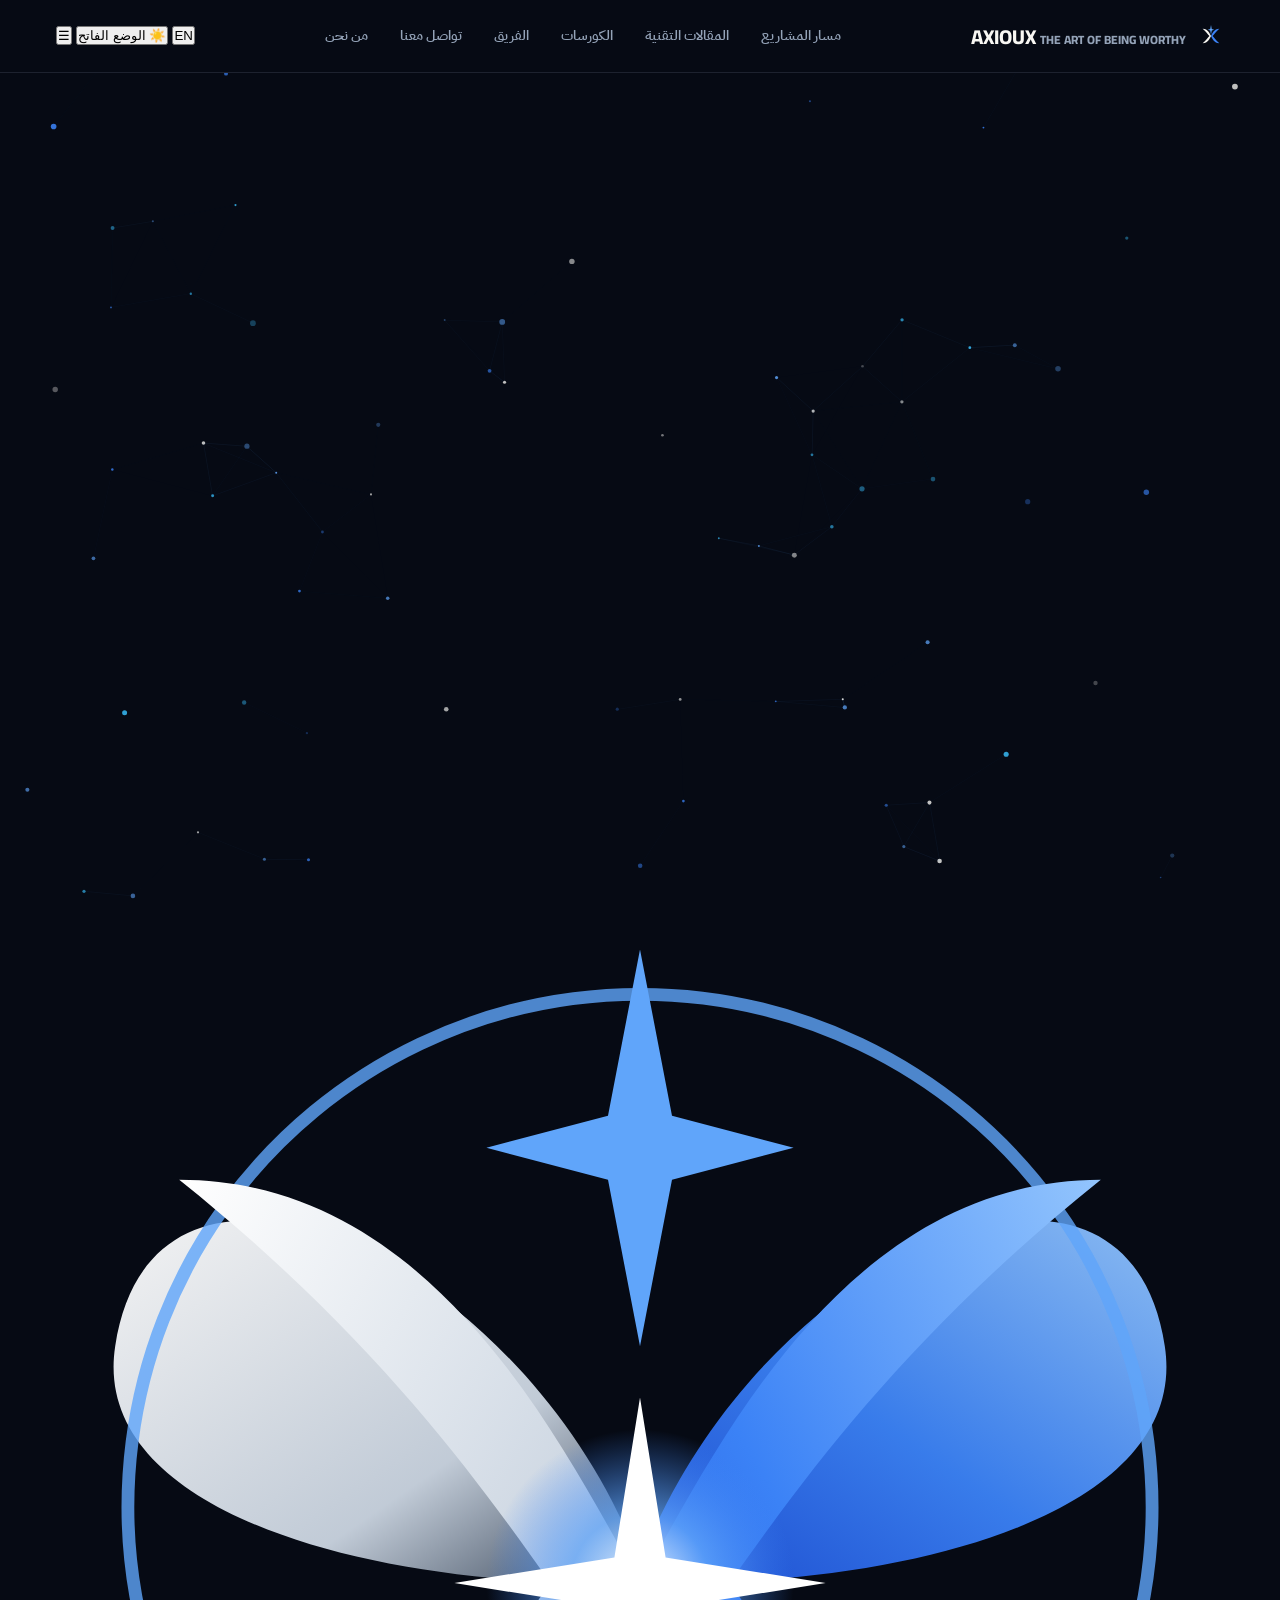
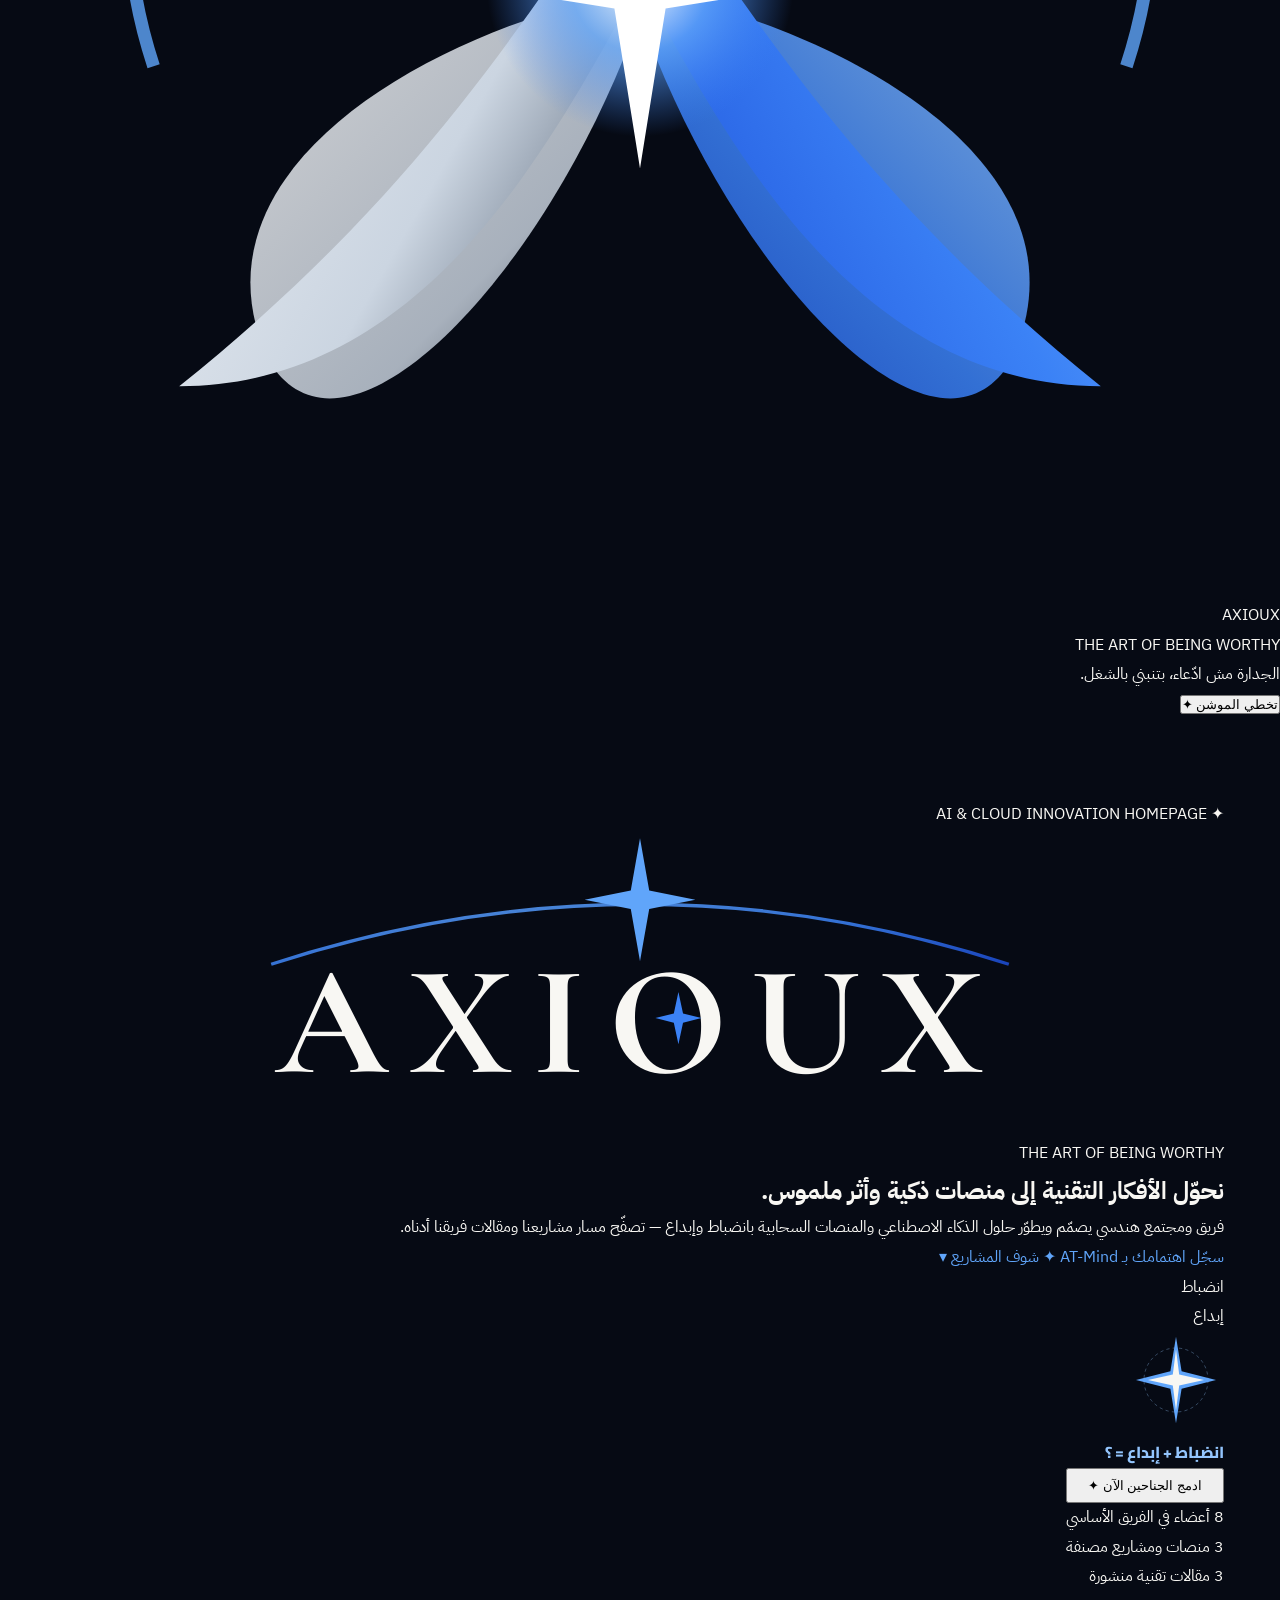
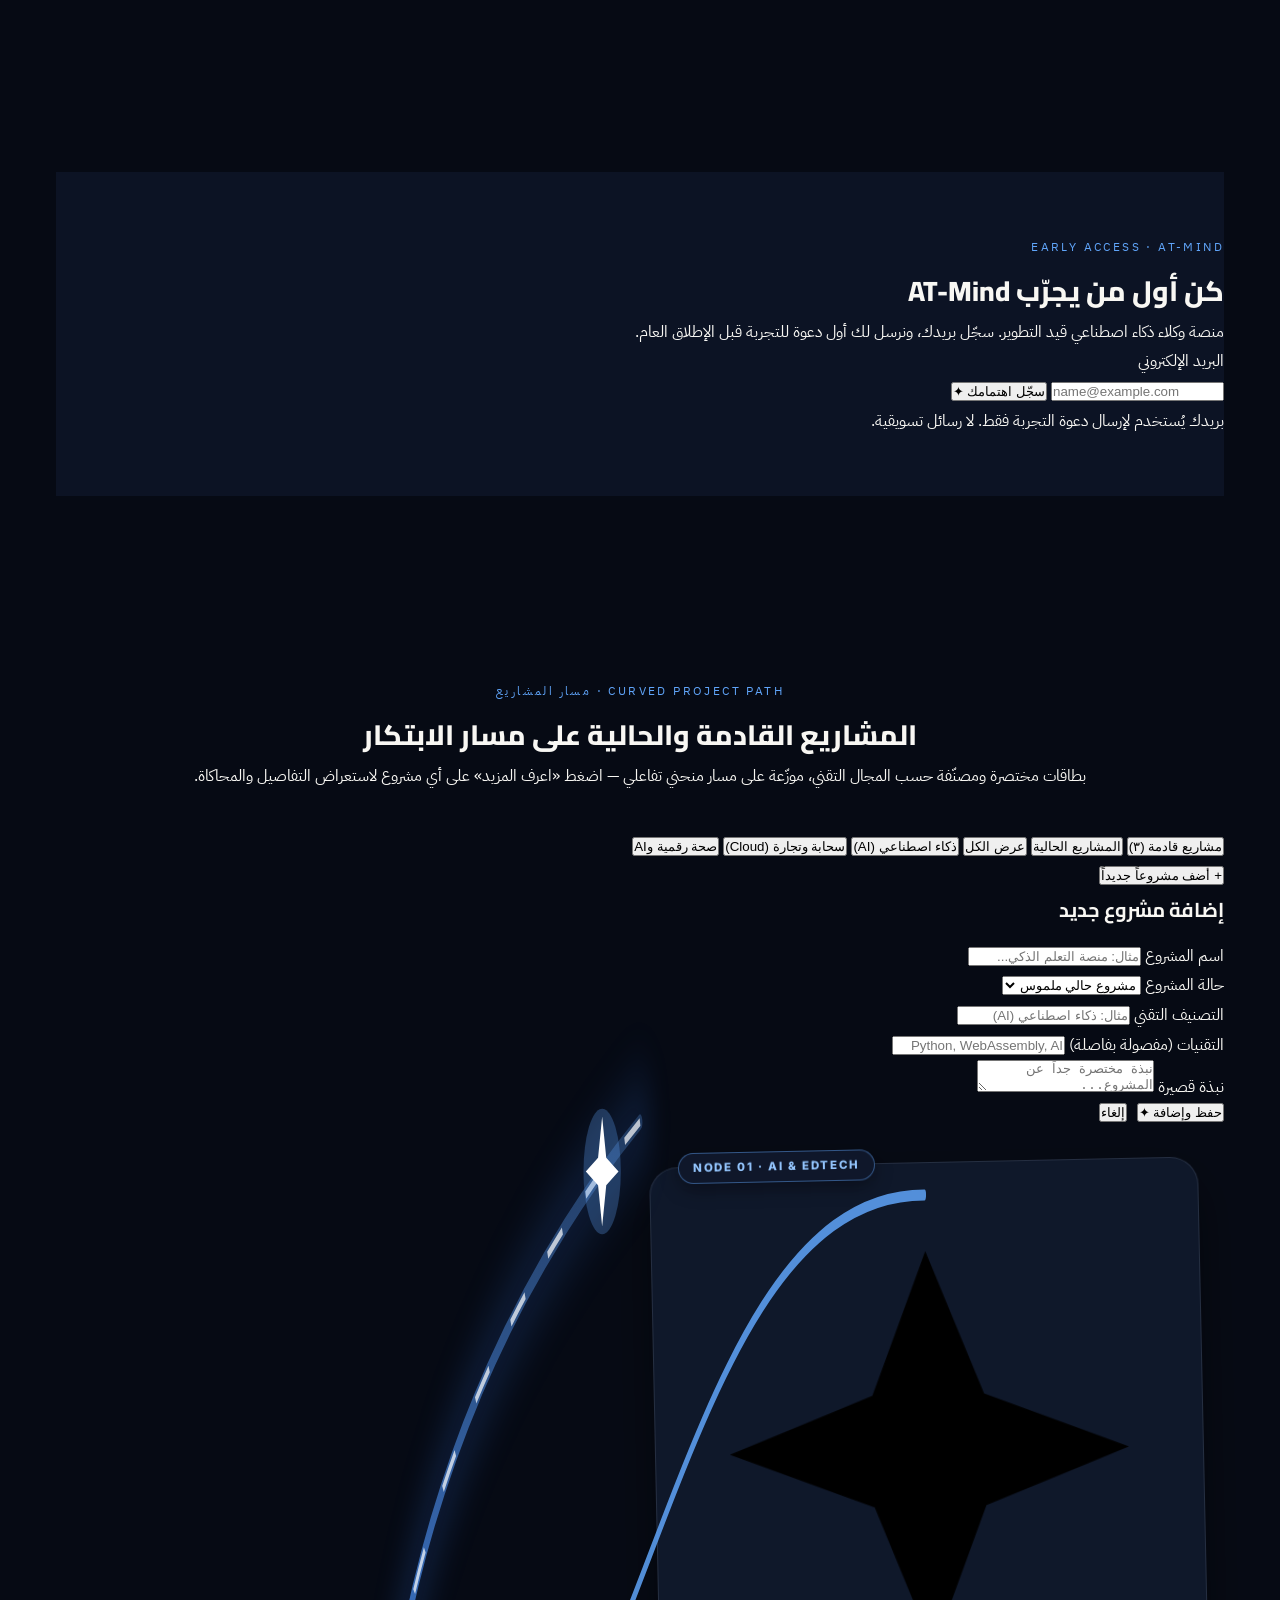
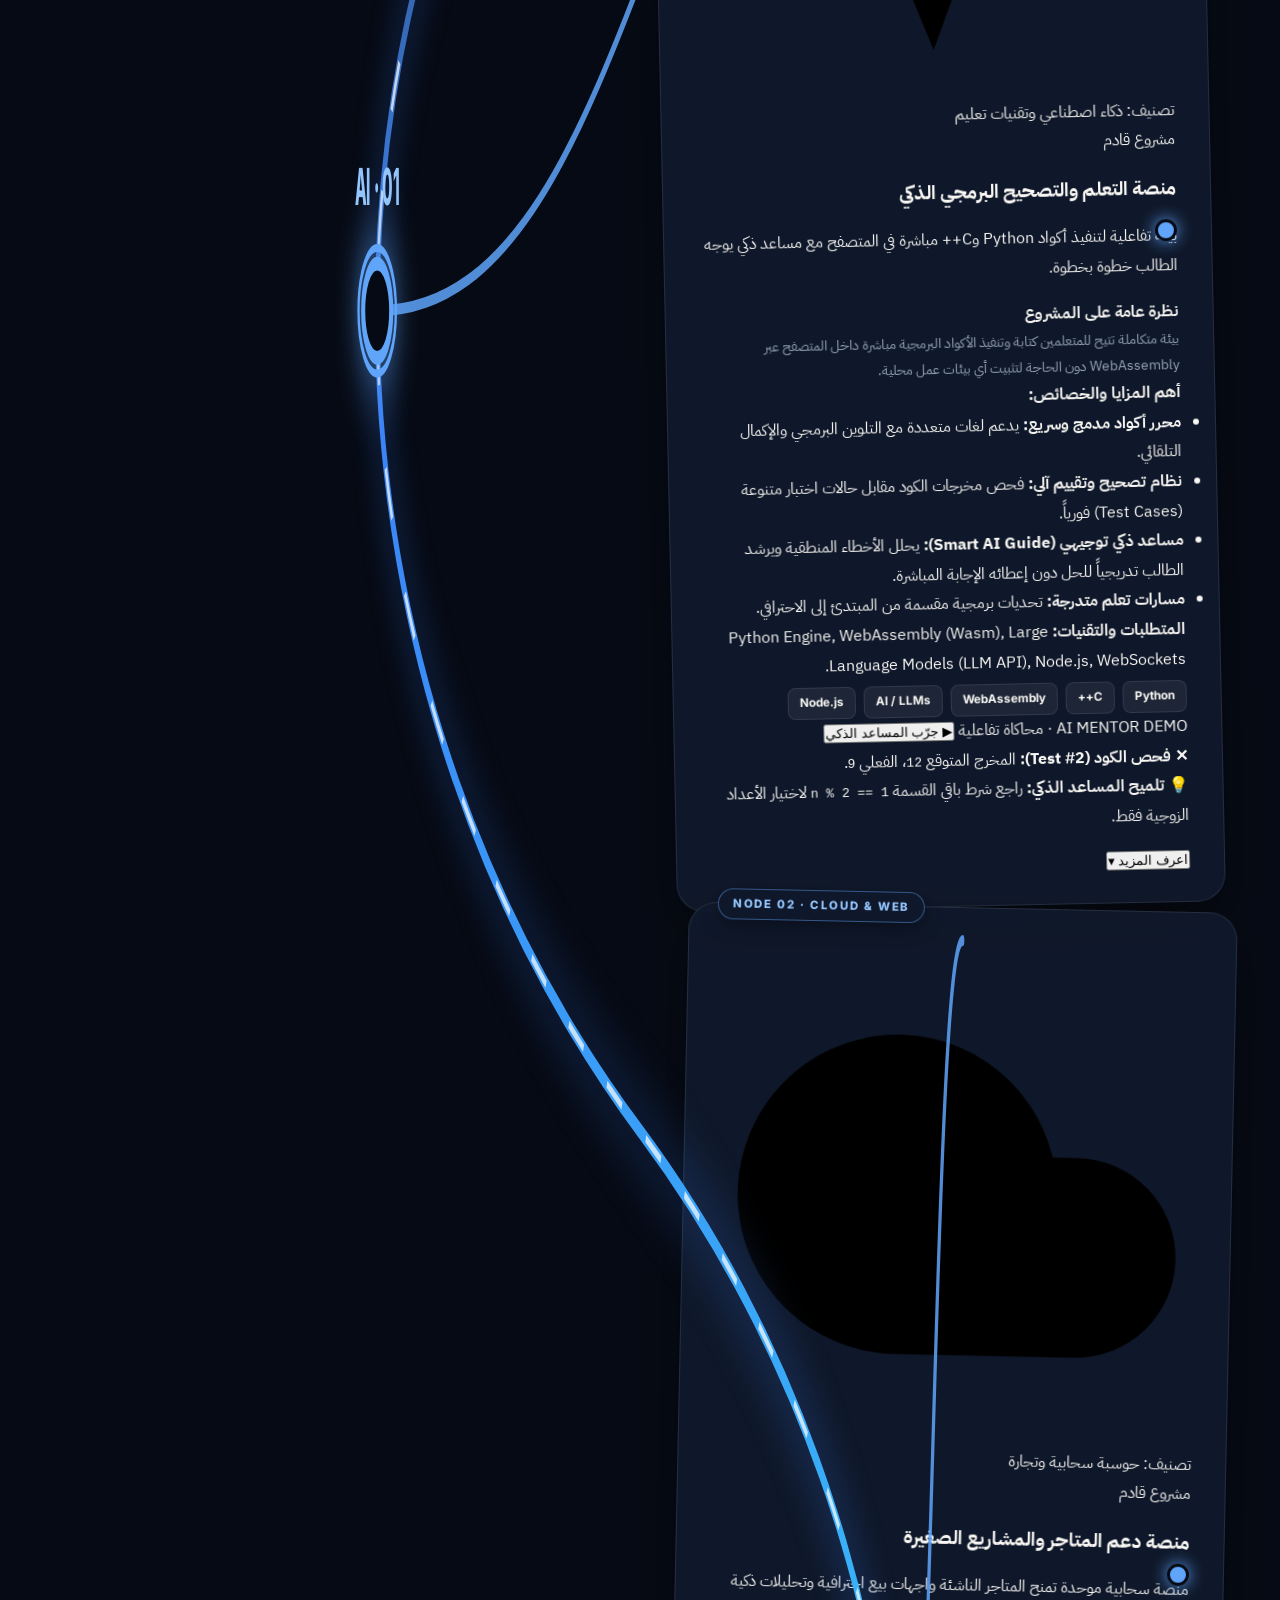
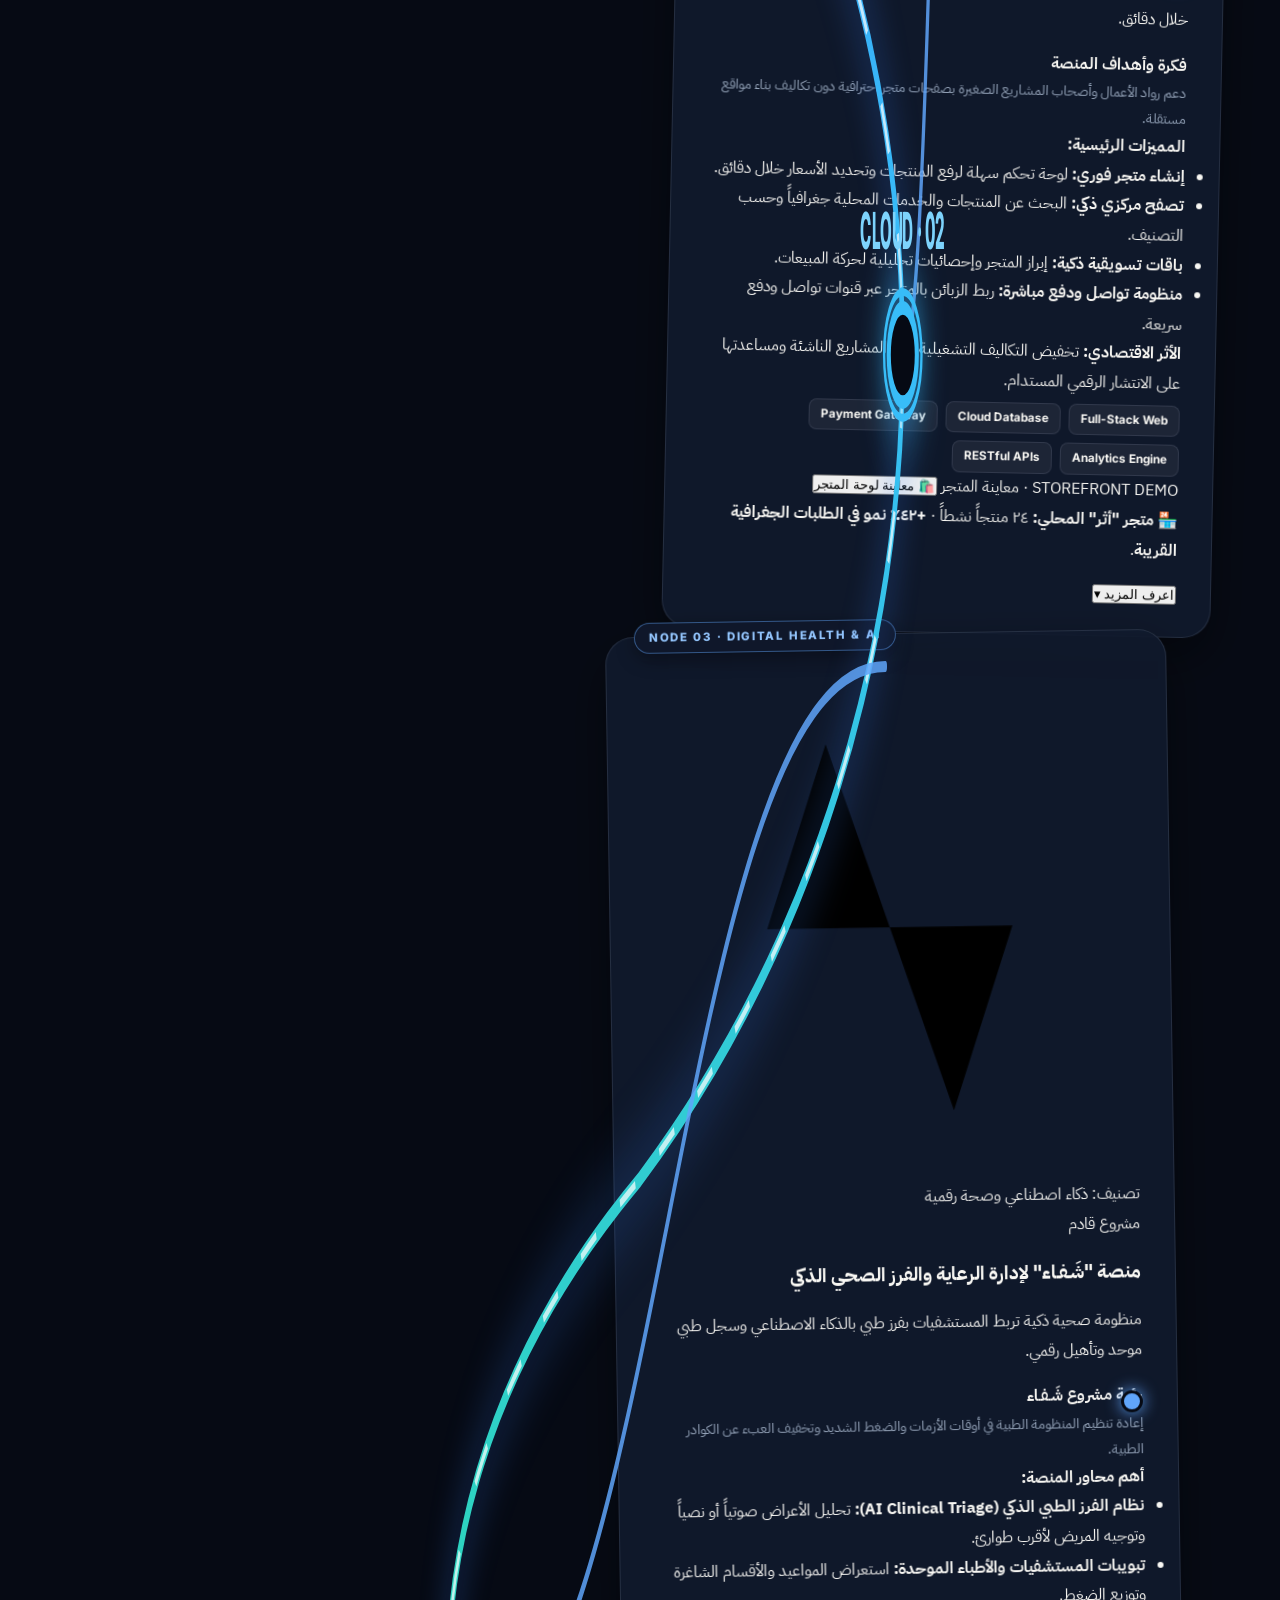
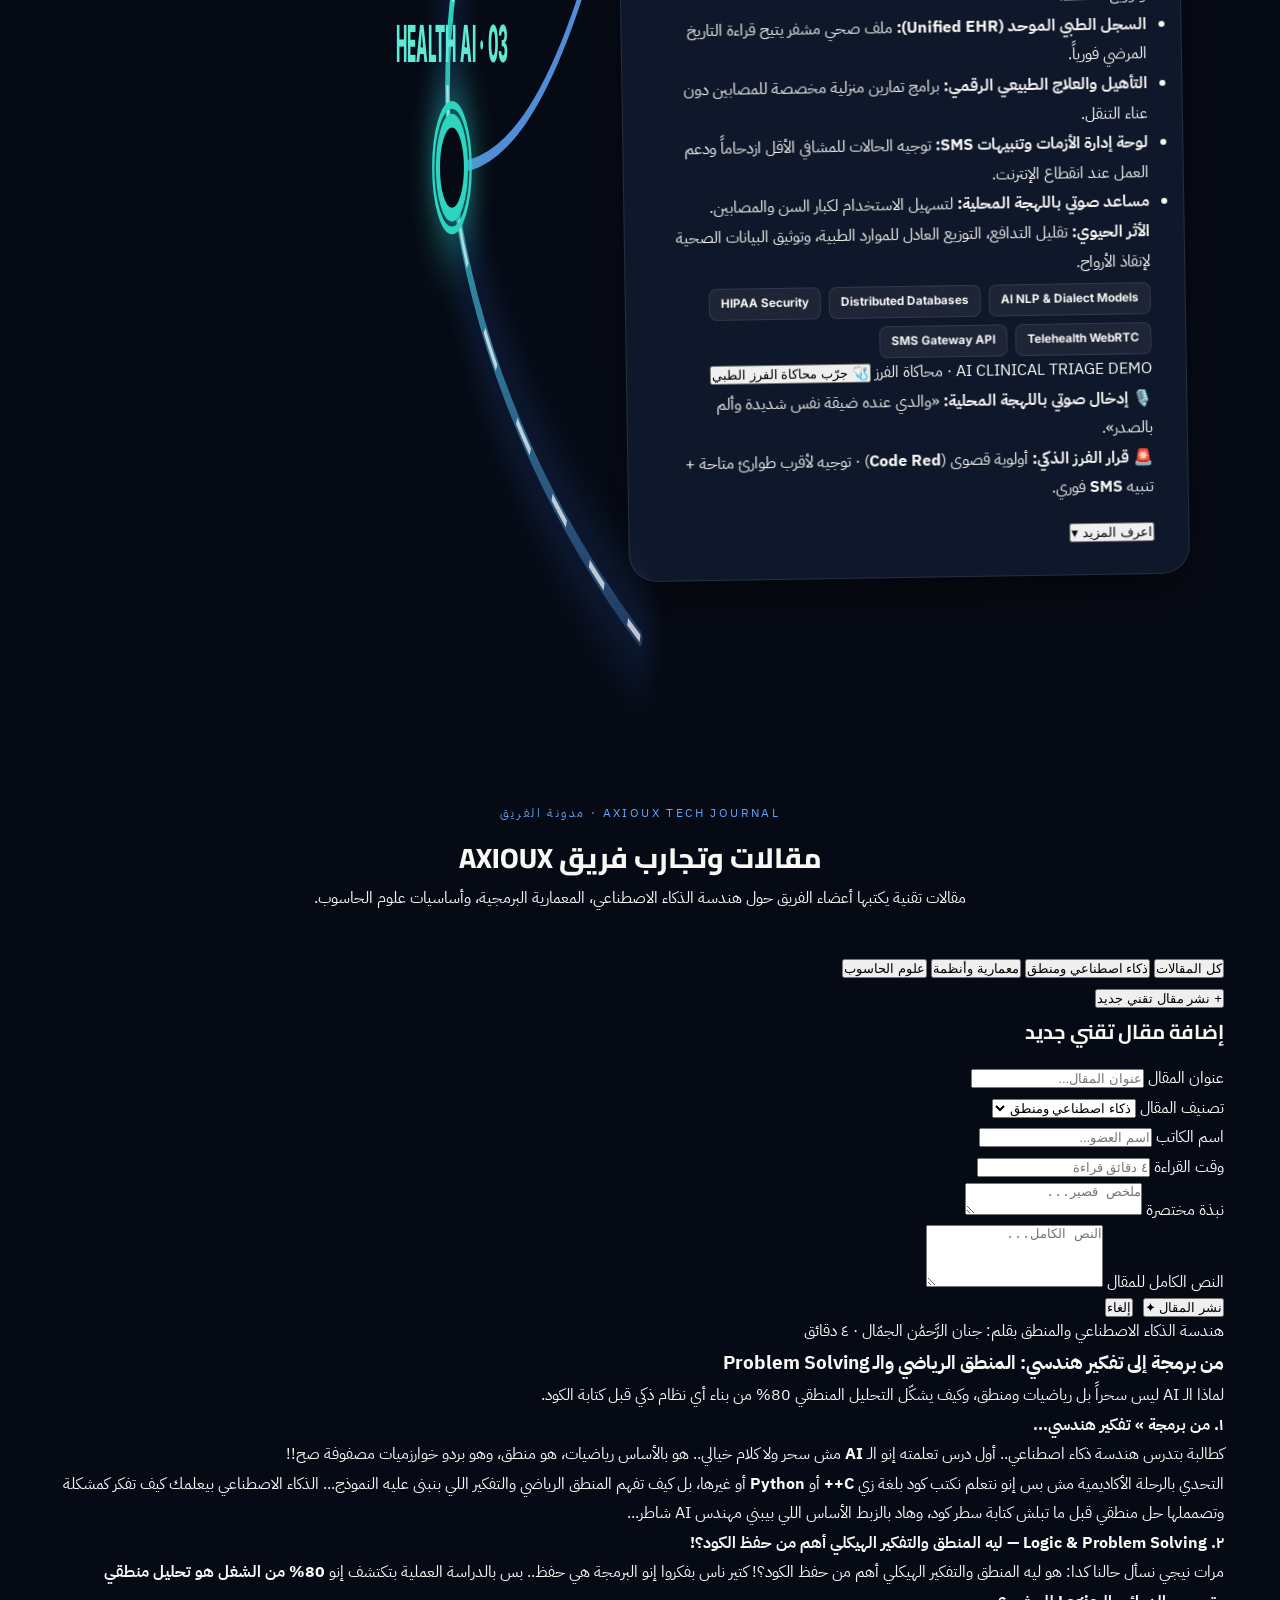
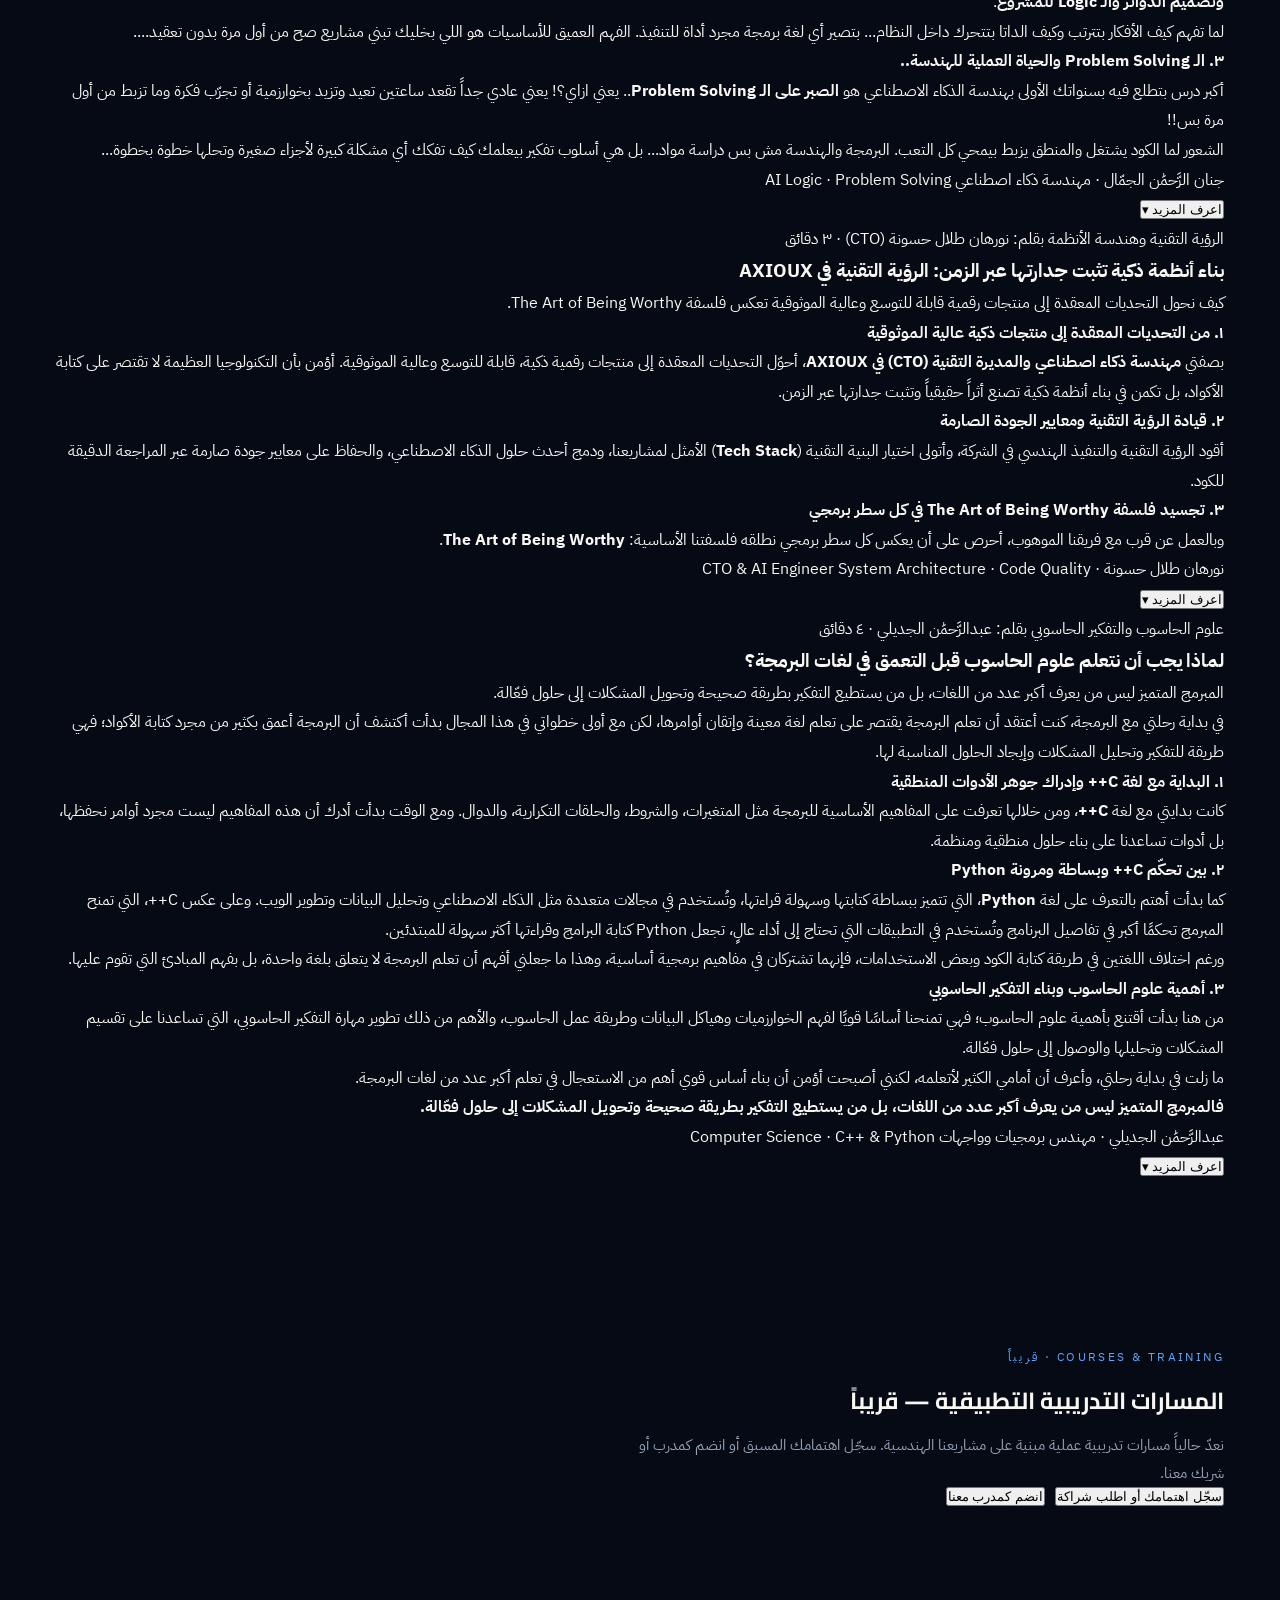
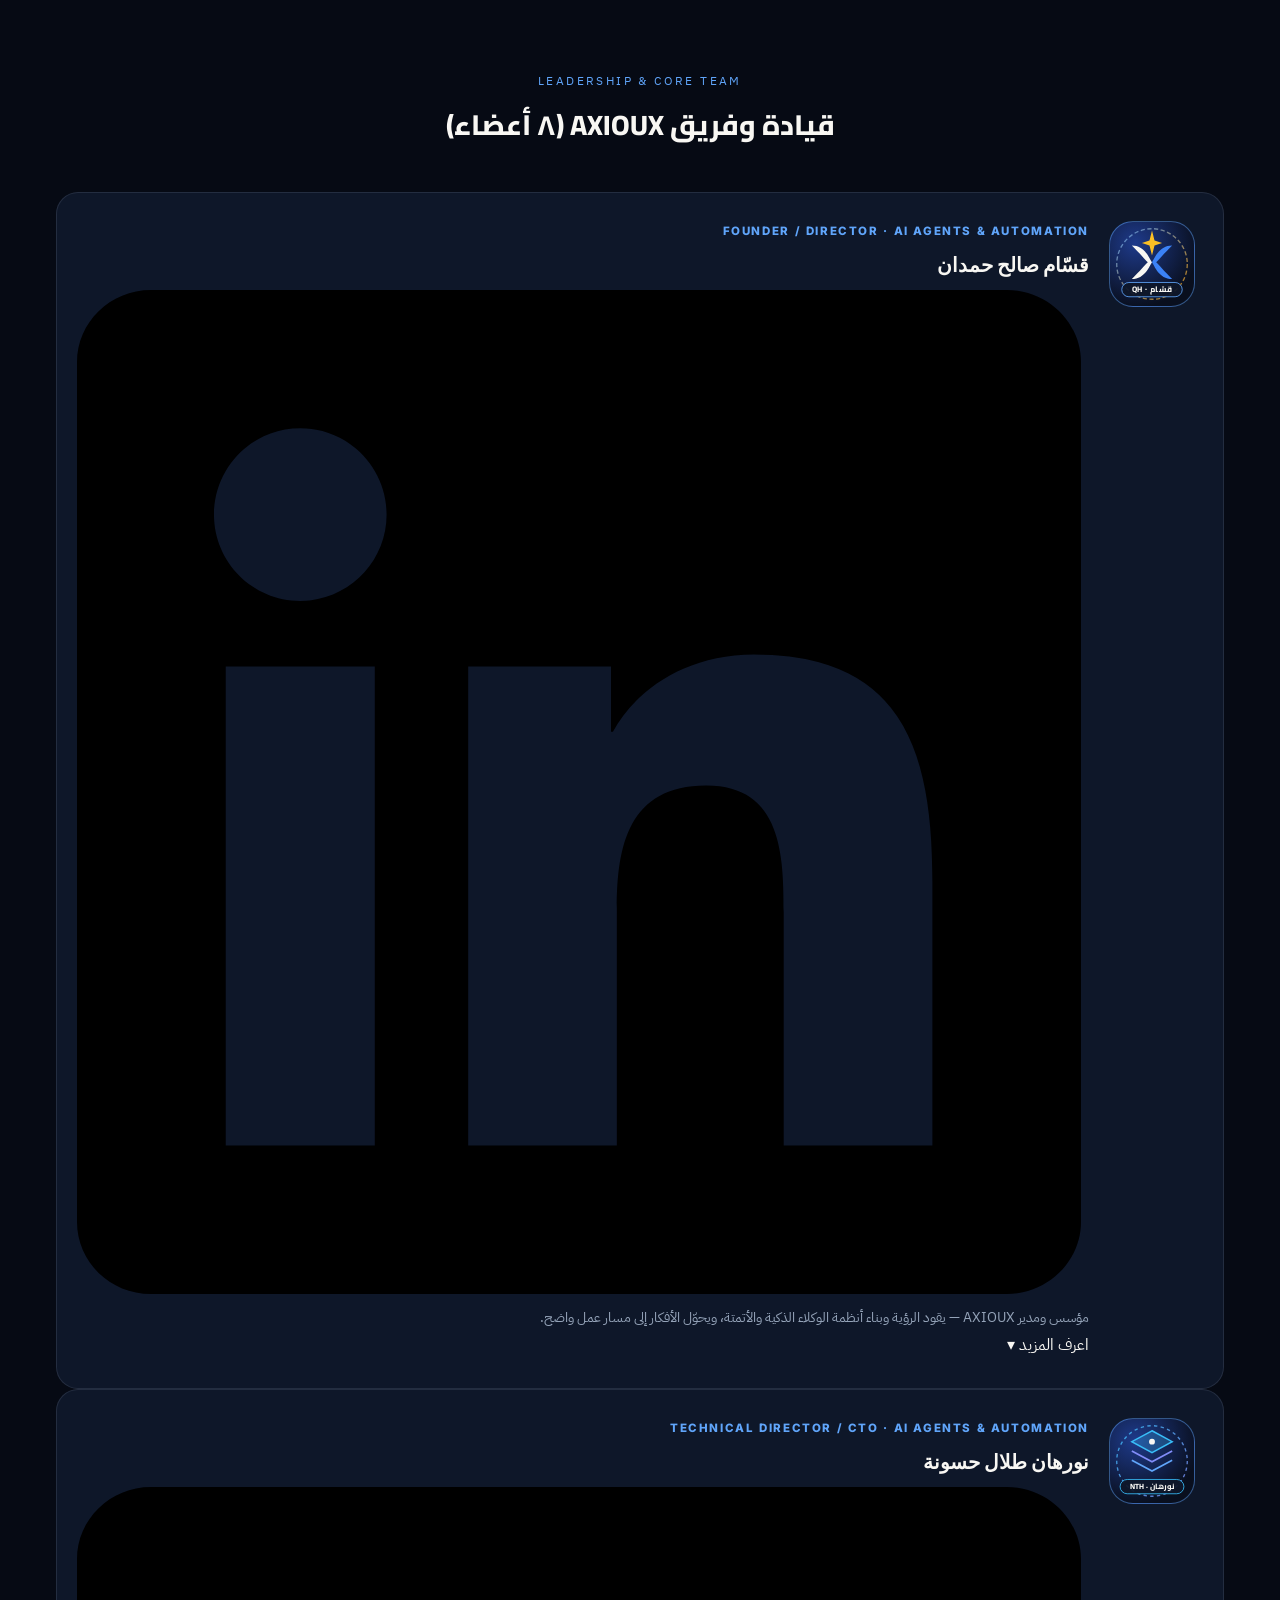
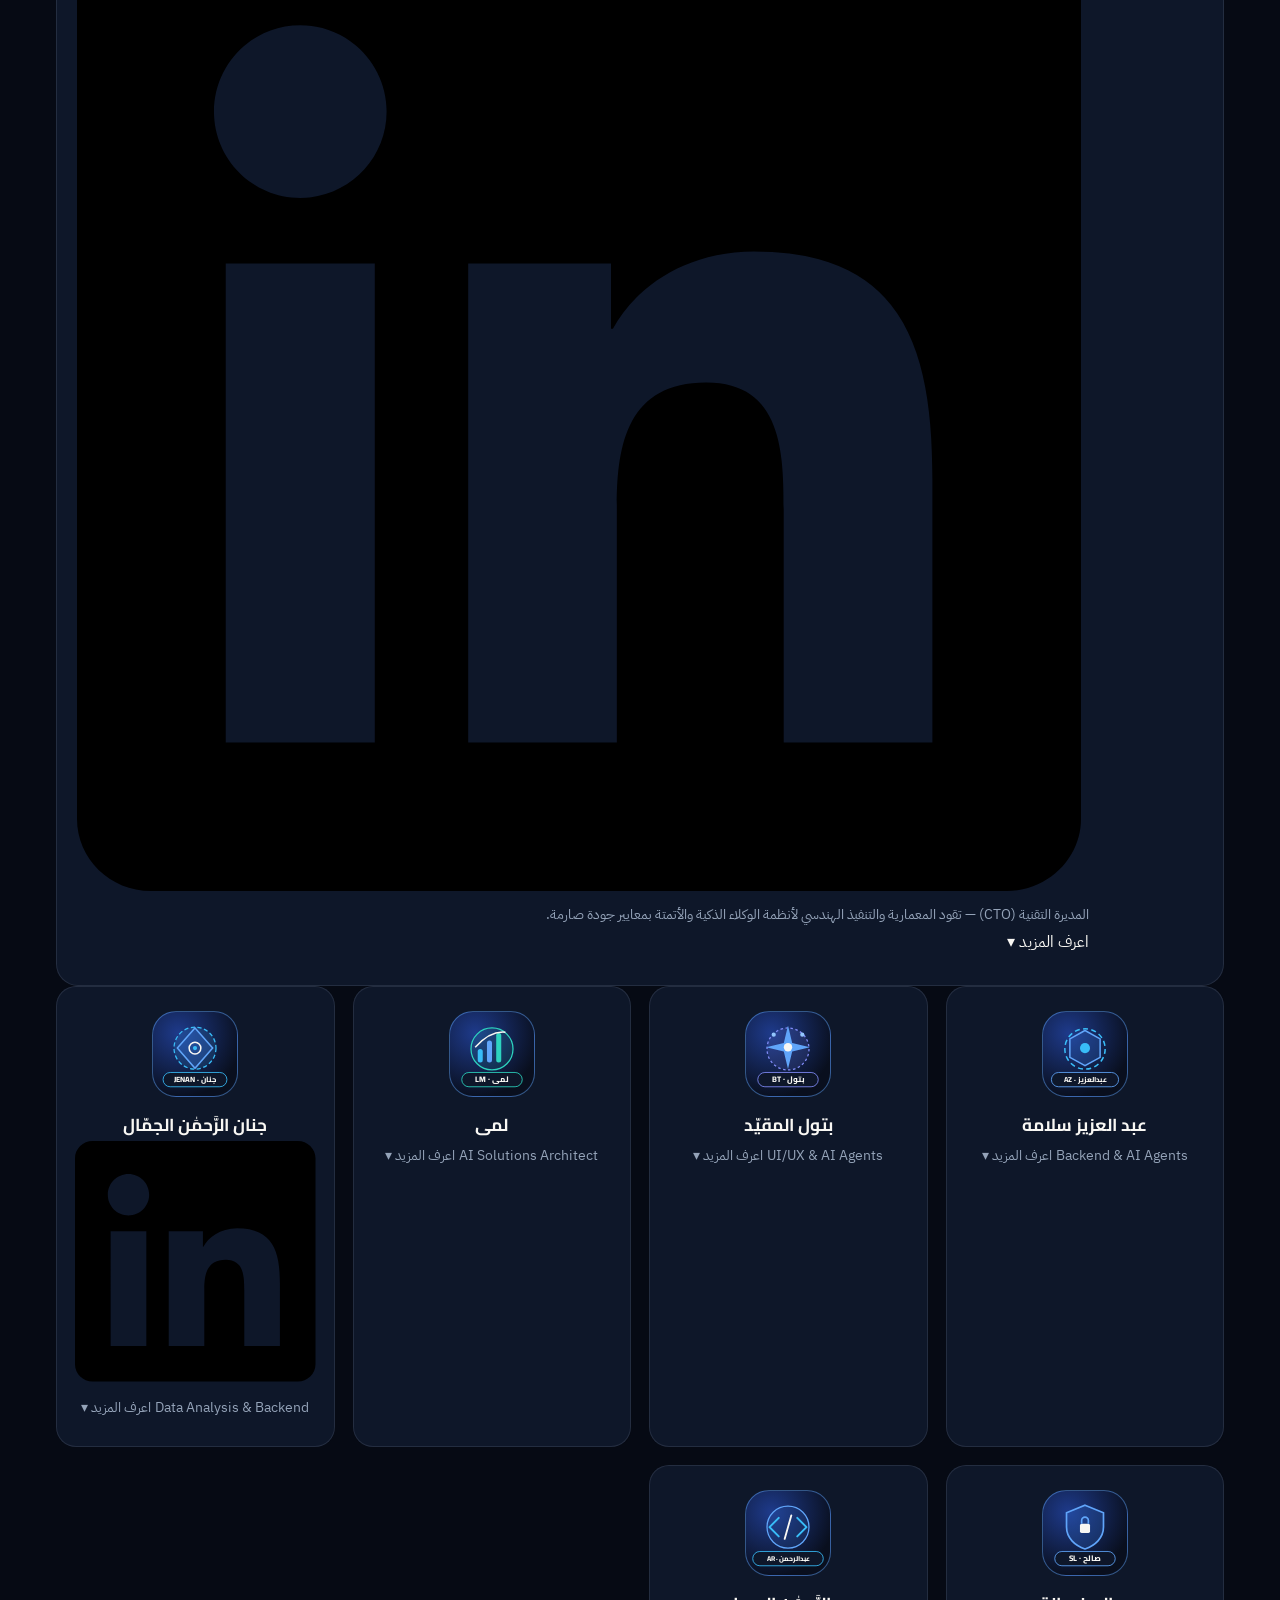
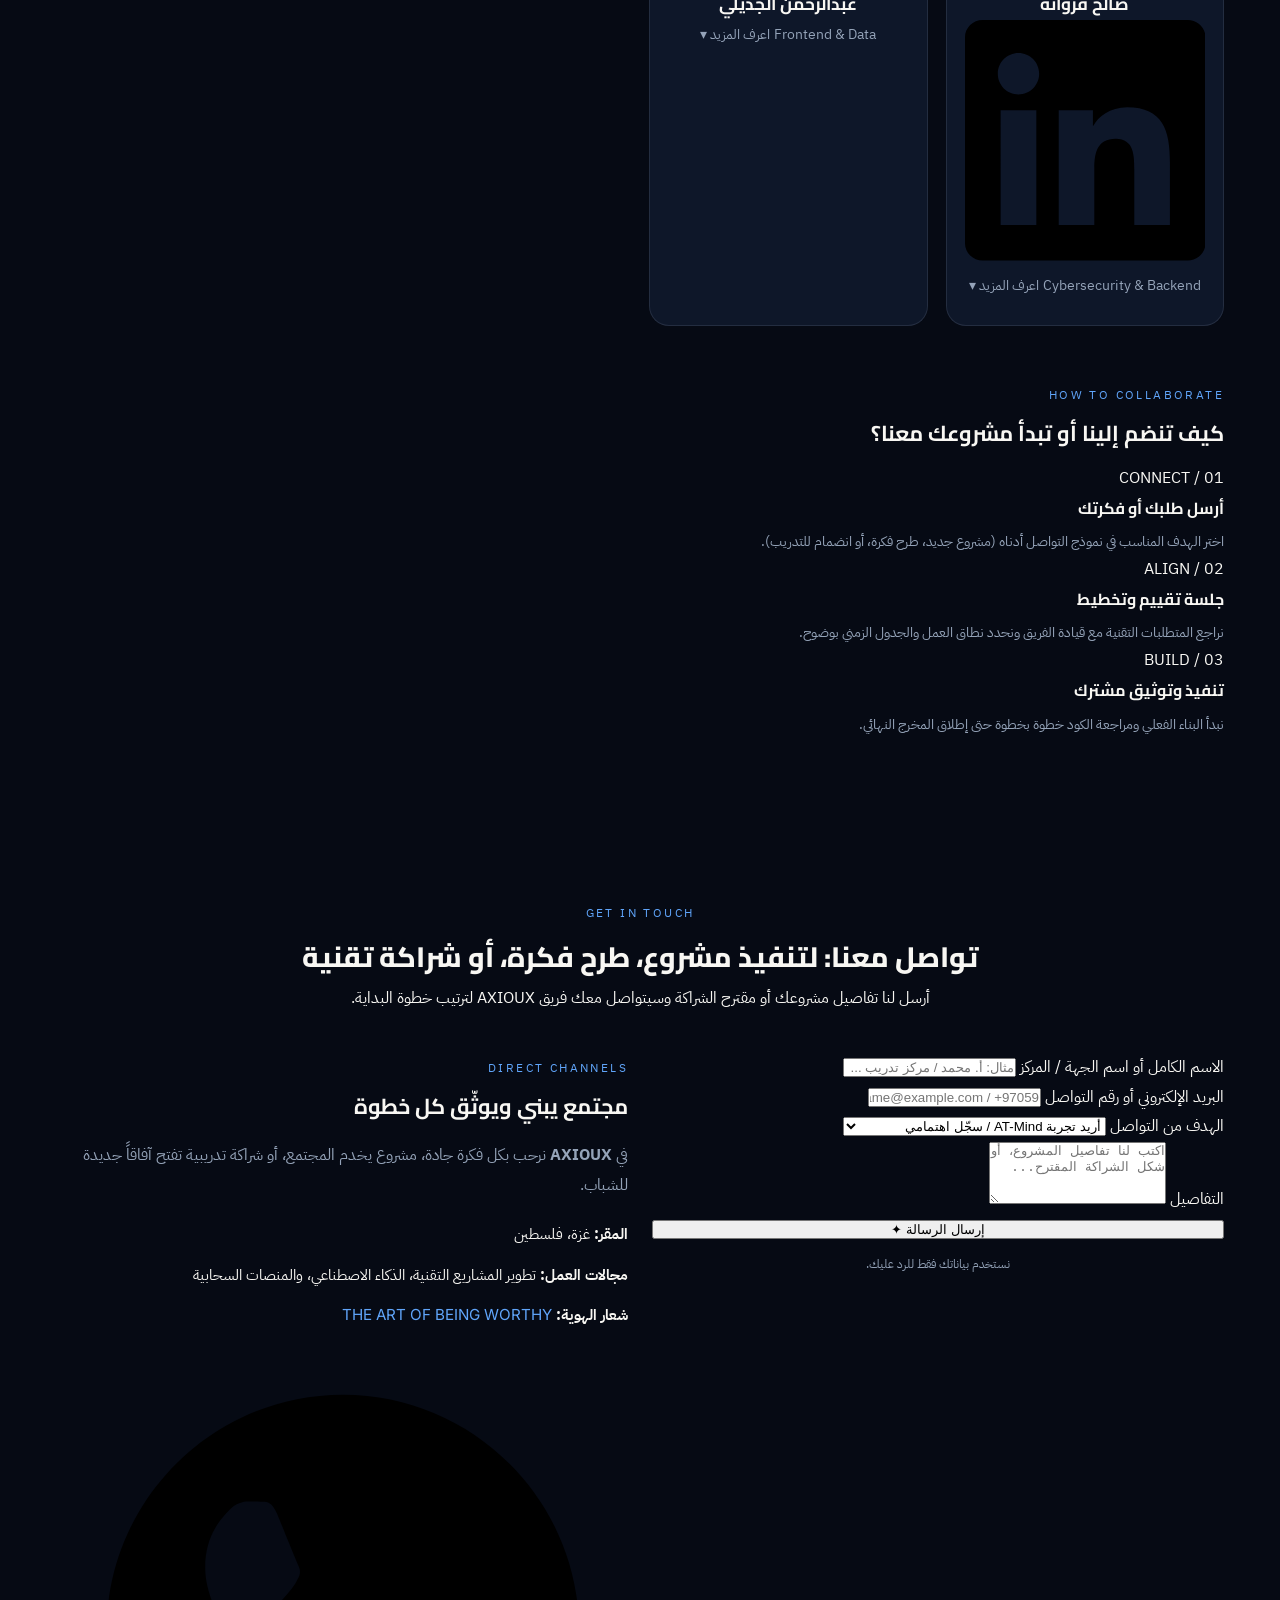
==== commit f0521975: "Add files via upload" ====
--- a/index.html
+++ b/index.html
@@ -53,7 +53,7 @@
 <link rel="preconnect" href="https://fonts.gstatic.com" crossorigin>
 <link href="https://fonts.googleapis.com/css2?family=Cairo:wght@600;700;800&family=Cormorant+Garamond:wght@600;700&family=IBM+Plex+Sans+Arabic:wght@400;600;700&family=Inter:wght@400;600;700;800&display=swap" rel="stylesheet">
 <noscript><style>#introSplash { display: none !important; }</style></noscript>
-<link rel="stylesheet" href="assets/css/styles.css">
+<link rel="stylesheet" href="styles.css">
 </head>
 <body>
 <a href="#top" class="skip-link" data-i18n="skip_to_content">تخطي إلى المحتوى الرئيسي</a>
@@ -887,7 +887,7 @@
 <footer class="site-footer">
   <div class="container">
     <div style="text-align: center; order: 2;">
-      <a href="../index.html" class="brand-link">
+      <a href="#top" class="brand-link">
         <div class="brand-emblem-mini" aria-hidden="true">
           <svg width="26" height="26" viewBox="0 0 100 100" fill="none">
             <path d="M18 22 C38 22, 46 42, 50 50 C46 58, 38 78, 18 78 C32 66, 38 56, 44 50 C38 44, 32 34, 18 22 Z" fill="#F8F7F3"/>
@@ -928,6 +928,6 @@
   </div>
 </div>
 
-<script src="assets/js/app.js"></script>
+<script src="app.js"></script>
 </body>
 </html>
--- a/styles.css
+++ b/styles.css
@@ -0,0 +1,755 @@
+﻿:root {
+    --bg-cosmic: #060A14;
+    --bg-surface: rgba(15, 23, 42, 0.72);
+    --bg-surface-solid: #0F172A;
+    --bg-card: rgba(17, 27, 48, 0.78);
+    --bg-card-hover: rgba(23, 37, 68, 0.92);
+    --border-subtle: rgba(148, 163, 184, 0.16);
+    --border-glow: rgba(59, 130, 246, 0.55);
+    --blue: #3B82F6;
+    --blue-light: #60A5FA;
+    --cyan: #38BDF8;
+    --teal: #2DD4BF;
+    --ivory: #F8F7F3;
+    --text-main: #F8F7F3;
+    --text-muted: #94A3B8;
+    --serif: 'Cormorant Garamond', Georgia, serif;
+    --arabic-head: 'Cairo', sans-serif;
+    --arabic-body: 'IBM Plex Sans Arabic', sans-serif;
+    --latin: 'Inter', sans-serif;
+    --radius: 20px;
+  }
+
+  body.ivory-mode {
+    --bg-cosmic: #F8F7F3;
+    --bg-surface: rgba(255, 255, 255, 0.85);
+    --bg-surface-solid: #FFFFFF;
+    --bg-card: rgba(255, 255, 255, 0.92);
+    --bg-card-hover: #FFFFFF;
+    --border-subtle: rgba(15, 23, 42, 0.12);
+    --border-glow: rgba(37, 99, 235, 0.55);
+    --text-main: #0F172A;
+    --text-muted: #475569;
+  }
+
+  * {
+    margin: 0;
+    padding: 0;
+    box-sizing: border-box;
+  }
+
+  html {
+    scroll-behavior: smooth;
+    max-width: 100vw;
+    overflow-x: hidden;
+  }
+
+  body {
+    background-color: var(--bg-cosmic);
+    color: var(--text-main);
+    font-family: var(--arabic-body);
+    line-height: 1.85;
+    max-width: 100vw;
+    overflow-x: hidden;
+    position: relative;
+    transition: background-color 0.35s ease, color 0.35s ease;
+  }
+
+  html[lang="en"] body {
+    font-family: var(--latin);
+  }
+
+  :focus-visible {
+    outline: 2px solid var(--blue-light);
+    outline-offset: 3px;
+  }
+
+  .skip-link {
+    position: fixed;
+    top: -100px;
+    inset-inline-start: 16px;
+    z-index: 10000;
+    background: var(--blue);
+    color: #FFFFFF;
+    padding: 10px 18px;
+    border-radius: 10px;
+    font-family: var(--arabic-head);
+    font-weight: 800;
+    text-decoration: none;
+    transition: top 0.2s ease;
+  }
+
+  a {
+    color: var(--blue-light);
+    text-decoration: none;
+    transition: color 0.2s;
+  }
+  a:hover { color: var(--text-main); }
+
+  .container {
+    width: 100%;
+    max-width: 1200px;
+    padding: 0 16px;
+    margin: 0 auto;
+  }
+
+  /* ---------- Header ---------- */
+  .site-header {
+    position: fixed;
+    top: 0;
+    width: 100%;
+    background: var(--bg-cosmic);
+    z-index: 100;
+    border-bottom: 1px solid var(--border-subtle);
+  }
+
+  .nav-inner {
+    display: flex;
+    justify-content: space-between;
+    align-items: center;
+    height: 72px;
+  }
+
+  .brand-link {
+    display: inline-flex;
+    align-items: center;
+    gap: 12px;
+    font-family: var(--arabic-head);
+    font-weight: 800;
+    font-size: 1.25rem;
+    color: var(--text-main);
+  }
+  .brand-link:hover { color: var(--blue-light); }
+
+  .brand-emblem-mini {
+    width: 26px; height: 26px;
+    flex-shrink: 0;
+  }
+
+  .brand-text {
+    display: flex;
+    flex-direction: column;
+    align-items: flex-start;
+  }
+
+  .brand-name {
+    font-family: var(--arabic-head);
+    font-weight: 800;
+    font-size: 1.1rem;
+  }
+
+  .brand-sub {
+    font-size: 0.75rem;
+    color: var(--text-muted);
+    margin-top: 2px;
+  }
+
+  .nav-links {
+    display: flex;
+    gap: 32px;
+    font-size: 0.85rem;
+  }
+  .nav-links a {
+    color: var(--text-muted);
+    font-weight: 600;
+    position: relative;
+  }
+  .nav-links a:hover { color: var(--blue-light); }
+  .nav-links a::after {
+    content: '';
+    position: absolute;
+    bottom: -4px;
+    left: 0;
+    width: 0;
+    height: 2px;
+    background: var(--blue-light);
+    transition: width 0.3s;
+  }
+  .nav-links a:hover::after { width: 100%; }
+
+  /* ---------- Main Sections ---------- */
+  section {
+    padding: 80px 0;
+  }
+
+  .section-header {
+    text-align: center;
+    margin-bottom: 40px;
+  }
+
+  .eyebrow {
+    font-size: 0.75rem;
+    letter-spacing: 0.2em;
+    text-transform: uppercase;
+    color: var(--blue-light);
+    margin-bottom: 8px;
+    display: inline-block;
+  }
+
+  h2 {
+    font-family: var(--arabic-head);
+    font-size: 1.75rem;
+    font-weight: 800;
+    color: var(--text-main);
+  }
+
+  /* ---------- Early Access Band ---------- */
+  .early-access-band {
+    padding: 60px 0;
+    background: var(--bg-surface);
+    margin: 20px 0;
+  }
+
+  .ea-band {
+    max-width: 700px;
+    margin: 0 auto;
+    text-align: center;
+  }
+
+  .ea-band h2 {
+    font-family: var(--arabic-head);
+    font-size: 2rem;
+    margin-bottom: 8px;
+  }
+
+  .ea-band p {
+    color: var(--text-muted);
+    font-size: 1rem;
+    margin-bottom: 24px;
+  }
+
+  .ea-band .btn {
+    background: var(--blue);
+    color: white;
+    border: none;
+    padding: 10px 24px;
+    border-radius: 100px;
+    font-weight: 700;
+    font-size: 0.88rem;
+    cursor: pointer;
+  }
+
+  /* ---------- Projects ---------- */
+  .projects-curved-stage {
+    position: relative;
+    width: 100%;
+    padding: 40px 0 60px;
+    min-height: 980px;
+    overflow: visible;
+  }
+
+  .curved-path-svg {
+    position: absolute;
+    inset: 0;
+    width: 100%;
+    height: 100%;
+    z-index: 1;
+    pointer-events: none;
+    overflow: visible;
+  }
+
+  .curve-ribbon-bg {
+    fill: none;
+    stroke: rgba(59, 130, 246, 0.14);
+    stroke-width: 22;
+    stroke-linecap: round;
+    filter: blur(8px);
+  }
+
+  .curve-core-solid {
+    fill: none;
+    stroke: url(#curveGrad);
+    stroke-width: 4;
+    stroke-linecap: round;
+  }
+
+  .curve-glow-line {
+    fill: none;
+    stroke: #FFFFFF;
+    stroke-width: 2;
+    stroke-dasharray: 14 22;
+    opacity: 0.7;
+    animation: dashFlow 12s linear infinite;
+  }
+
+  @keyframes dashFlow {
+    to { stroke-dashoffset: -360; }
+  }
+
+  .curve-branch-line {
+    fill: none;
+    stroke: rgba(96, 165, 250, 0.85);
+    stroke-width: 2.8;
+    stroke-linecap: round;
+  }
+
+  .curve-node-ring {
+    fill: #060A14;
+    stroke-width: 3.5;
+    filter: drop-shadow(0 0 12px currentColor);
+  }
+
+  .curve-node-pulse {
+    fill: none;
+    stroke-width: 2;
+    transform-box: fill-box;
+    transform-origin: center;
+    animation: nodeRingPulse 2.4s ease-out infinite;
+  }
+
+  @keyframes nodeRingPulse {
+    0% { transform: scale(0.8); opacity: 0.95; }
+    100% { transform: scale(2.4); opacity: 0; }
+  }
+
+  .curve-waypoint-badge {
+    position: absolute;
+    top: -15px;
+    inset-inline-end: 28px;
+    padding: 4px 14px;
+    border-radius: 100px;
+    font-family: var(--latin);
+    font-size: 0.72rem;
+    font-weight: 800;
+    letter-spacing: 0.14em;
+    background: #0F172A;
+    color: #93C5FD;
+    border: 1px solid rgba(96, 165, 250, 0.45);
+    box-shadow: 0 6px 18px rgba(0, 0, 0, 0.35);
+  }
+
+  /* ---------- Core Team Grid ---------- */
+  .core-team-grid {
+    display: grid;
+    grid-template-columns: repeat(4, 1fr);
+    gap: 18px;
+  }
+
+  .member-card {
+    background: var(--bg-card);
+    backdrop-filter: blur(14px);
+    border: 1px solid var(--border-subtle);
+    border-radius: 20px;
+    padding: 24px 18px;
+    text-align: center;
+    cursor: pointer;
+    transition: all 0.35s cubic-bezier(0.22, 1, 0.36, 1);
+  }
+
+  .member-card:hover {
+    border-color: var(--blue-light);
+    transform: translateY(-4px);
+    box-shadow: 0 16px 34px rgba(59, 130, 246, 0.35);
+  }
+
+  .member-card strong {
+    display: block;
+    font-family: var(--arabic-head);
+    font-size: 1.08rem;
+    color: var(--text-main);
+    margin-top: 8px;
+  }
+
+  .member-card span {
+    font-size: 0.88rem;
+    color: var(--text-muted);
+    margin-top: 4px;
+  }
+
+  .member-avatar-circle {
+    width: 86px; height: 86px;
+    background: radial-gradient(circle at 30% 25%, #1E3A8A 0%, #090F1E 75%);
+    border: 1.5px solid rgba(96, 165, 250, 0.48);
+    border-radius: 24px;
+    display: flex;
+    align-items: center;
+    justify-content: center;
+    margin: 0 auto 12px;
+    color: #F8F7F3;
+    font-weight: 800;
+    font-size: 1.2rem;
+  }
+
+  .member-inline-drawer {
+    display: none;
+    position: absolute;
+    top: calc(100% + 10px);
+    left: 0;
+    right: 0;
+    max-height: 320px;
+    overflow-y: auto;
+    padding: 16px;
+    background: #0d1730;
+    border: 1px solid var(--blue-light);
+    border-radius: 16px;
+    box-shadow: 0 20px 40px rgba(0, 0, 0, 0.5);
+    text-align: start;
+    cursor: default;
+  }
+
+  .member-card.expanded .member-inline-drawer {
+    display: block;
+  }
+
+  .leader-card {
+    position: relative;
+    background: var(--bg-card);
+    backdrop-filter: blur(14px);
+    border: 1px solid var(--border-subtle);
+    border-radius: 22px;
+    padding: 28px;
+    display: flex;
+    align-items: flex-start;
+    gap: 20px;
+    cursor: pointer;
+    transition: all 0.3s ease;
+  }
+
+  .leader-card:hover {
+    transform: translateY(-4px);
+    border-color: var(--blue-light);
+    box-shadow: 0 16px 34px rgba(59, 130, 246, 0.35);
+  }
+
+  .leader-avatar,
+  .member-avatar-circle {
+    width: 86px; height: 86px;
+    background: radial-gradient(circle at 30% 25%, #1E3A8A 0%, #090F1E 75%);
+    border: 1.5px solid rgba(96, 165, 250, 0.48);
+    border-radius: 24px;
+    display: flex;
+    align-items: center;
+    justify-content: center;
+    flex-shrink: 0;
+    overflow: hidden;
+    font-family: var(--latin);
+    font-weight: 800;
+    color: #F8F7F3;
+    transition: transform 0.35s cubic-bezier(0.22, 1, 0.36, 1), border-color 0.3s ease, box-shadow 0.3s ease;
+  }
+
+  .leader-card:hover .leader-avatar {
+    transform: translateY(-4px) scale(1.06) rotate(-2deg);
+    border-color: #93C5FD;
+    box-shadow: 0 16px 34px rgba(59, 130, 246, 0.35), inset 0 0 22px rgba(96, 165, 250, 0.35);
+  }
+
+  .leader-role {
+    font-family: var(--latin);
+    font-size: 0.72rem;
+    font-weight: 800;
+    letter-spacing: 0.14em;
+    color: var(--blue-light);
+    display: block;
+    margin-bottom: 4px;
+  }
+
+  .leader-card h3 {
+    font-family: var(--latin);
+    font-size: 1.25rem;
+    font-weight: 800;
+    color: var(--text-main);
+    margin-bottom: 6px;
+  }
+
+  .leader-card p {
+    font-size: 0.9rem;
+    color: var(--text-muted);
+  }
+
+  .leader-linkedin {
+    margin-inline-start: 8px;
+    margin-top: 6px;
+  }
+
+  /* ---------- Project Cards ---------- */
+  .project-card {
+    position: relative;
+    background: var(--bg-card);
+    backdrop-filter: blur(14px);
+    border: 1px solid var(--border-subtle);
+    border-radius: 28px;
+    padding: 32px 34px;
+    display: flex;
+    flex-direction: column;
+    gap: 16px;
+    cursor: pointer;
+    opacity: 0;
+    transform: translateY(36px) scale(0.96);
+    box-shadow: 0 20px 50px rgba(0, 0, 0, 0.45);
+    transition:
+      transform 0.55s cubic-bezier(0.16, 1, 0.3, 1),
+      opacity 0.55s ease,
+      border-color 0.3s ease,
+      box-shadow 0.3s ease,
+      background-color 0.3s ease;
+  }
+
+  .project-card.in-view {
+    opacity: 1;
+    transform: translateY(0) scale(1);
+  }
+
+  .project-card::after {
+    content: "";
+    position: absolute;
+    top: 50%;
+    width: 16px;
+    height: 16px;
+    border-radius: 50%;
+    background: var(--blue-light);
+    border: 3px solid #060A14;
+    box-shadow: 0 0 16px var(--blue-light);
+    transform: translateY(-50%);
+  }
+
+  @media (min-width: 641px) {
+    .project-card[data-curve-pos="1"] {
+      width: 47%;
+      align-self: flex-start;
+      margin-inline-start: 1%;
+      transform: rotate(-1.2deg);
+    }
+    .project-card[data-curve-pos="1"] .proj-connect-dot {
+      inset-inline-end: -9px;
+      background: #60A5FA;
+    }
+
+    .project-card[data-curve-pos="2"] {
+      width: 47%;
+      align-self: flex-end;
+      margin-inline-end: 1%;
+      transform: rotate(1.2deg);
+    }
+    .project-card[data-curve-pos="2"] .proj-connect-dot {
+      inset-inline-start: -9px;
+      background: #38BDF8;
+    }
+
+    .project-card[data-curve-pos="3"] {
+      width: 48%;
+      align-self: flex-start;
+      margin-inline-start: 4%;
+      transform: rotate(-0.9deg);
+    }
+    .project-card[data-curve-pos="3"] .proj-connect-dot {
+      inset-inline-end: -9px;
+      background: #2DD4BF;
+    }
+
+    .project-card.expanded {
+      width: 86% !important;
+      align-self: center !important;
+      margin-inline: auto !important;
+      transform: rotate(0deg) scale(1.01) !important;
+      z-index: 10;
+    }
+  }
+
+  @media (max-width: 640px) {
+    .curved-path-svg,
+    .proj-connect-dot {
+      display: none !important;
+    }
+    .projects-curved-stage {
+      min-height: auto;
+      padding: 10px 0 20px;
+    }
+    .projects-curved-track {
+      gap: 22px;
+    }
+    .project-card {
+      width: 100% !important;
+      max-width: 100% !important;
+      margin: 0 !important;
+      align-self: stretch !important;
+      transform: none !important;
+      opacity: 1 !important;
+    }
+  }
+
+  .team-chip-btn {
+    display: inline-flex;
+    align-items: center;
+    gap: 6px;
+    padding: 6px 14px;
+    border-radius: 100px;
+    border: 1px solid rgba(96, 165, 250, 0.35);
+    background: rgba(59, 130, 246, 0.1);
+    color: var(--text-main);
+    font-family: var(--arabic-head);
+    font-size: 0.82rem;
+    font-weight: 700;
+    cursor: pointer;
+  }
+
+  .team-chip-btn:hover {
+    background: var(--blue);
+    color: #FFFFFF;
+  }
+
+  .tech-stack-tags {
+    display: flex;
+    flex-wrap: wrap;
+    gap: 8px;
+    list-style: none;
+    margin-top: 6px;
+  }
+
+  .tech-stack-tags li {
+    font-family: var(--latin);
+    font-size: 0.74rem;
+    font-weight: 700;
+    padding: 4px 11px;
+    border-radius: 8px;
+    background: rgba(255, 255, 255, 0.06);
+    border: 1px solid var(--border-subtle);
+    color: var(--text-main);
+  }
+
+  /* ---------- Contact Section ---------- */
+  .contact-grid {
+    display: grid;
+    grid-template-columns: repeat(auto-fit, minmax(200px, 1fr));
+    gap: 24px;
+    margin-top: 40px;
+  }
+
+  .contact-card {
+    background: var(--bg-card);
+    padding: 24px;
+    border-radius: 20px;
+    backdrop-filter: blur(14px);
+    border: 1px solid var(--border-subtle);
+    display: flex;
+    flex-direction: column;
+    align-items: center;
+    gap: 12px;
+  }
+
+  .contact-card .icon-wrapper {
+    width: 48px; height: 48px;
+    background: radial-gradient(circle at 30% 25%, #1E3A8A 0%, #090F1E 75%);
+    border: 1.5px solid rgba(96, 165, 250, 0.48);
+    border-radius: 50%;
+    display: flex;
+    align-items: center;
+    justify-content: center;
+    margin-bottom: 8px;
+    font-weight: 800;
+    font-size: 1.2rem;
+  }
+
+  .contact-card .icon-wrapper.telegram { background: #2CA5E0; color: white; }
+  .contact-card .icon-wrapper.instagram { 
+    background: radial-gradient(ellipse at 30% 20%, #f09433 0%, #e6683c 25%, #dc2743 50%, #cc2366 75%, #bc1875 100%); 
+    color: white; 
+  }
+  .contact-card .icon-wrapper.linkedin { background: #0A66C2; color: white; }
+
+  .contact-card h3 { text-align: center; color: var(--text-main); font-size: 1rem; margin: 4px 0 0; }
+  .contact-card p { text-align: center; color: var(--text-muted); font-size: 0.88rem; }
+  .contact-card a { margin-top: 4px; color: var(--blue-light); font-size: 0.82rem; text-align: center; display: block; }
+
+  /* ---------- Footer ---------- */
+  .site-footer {
+    padding: 32px 0;
+    border-top: 1px solid var(--border-subtle);
+  }
+
+  .site-footer .container {
+    display: flex;
+    justify-content: space-between;
+    align-items: center;
+    flex-wrap: wrap;
+    gap: 24px;
+  }
+
+  .site-footer .brand-link {
+    display: inline-flex;
+    align-items: center;
+    gap: 12px;
+  }
+
+  .site-footer .brand-emblem-mini {
+    width: 26px; height: 26px;
+    flex-shrink: 0;
+  }
+
+  .site-footer .brand-text .brand-name { font-weight: 800; }
+  .site-footer .brand-text .brand-sub { font-size: 0.8rem; color: var(--text-muted); }
+  .site-footer p { font-size: 0.85rem; color: var(--text-muted); margin: 8px 0 0; }
+
+  .site-footer .social-links {
+    display: flex;
+    gap: 16px;
+    align-items: center;
+    flex-wrap: wrap;
+    justify-content: center;
+  }
+
+  .site-footer a {
+    color: var(--blue-light);
+    font-size: 0.88rem;
+    text-decoration: none;
+    transition: color 0.2s;
+  }
+  .site-footer a:hover { color: var(--text-main); }
+
+  /* ---------- Ivory Mode Adjustments ---------- */
+  body.ivory-mode .member-inline-drawer {
+    background: #FFFFFF;
+    border-color: rgba(37, 99, 235, 0.35);
+    box-shadow: 0 20px 40px rgba(15, 23, 42, 0.18);
+  }
+
+  body.ivory-mode .member-inline-drawer [style*="color:var(--blue-light)"] {
+    color: #1D4ED8 !important;
+  }
+
+  body.ivory-mode .member-inline-drawer p {
+    color: #334155;
+  }
+
+  body.ivory-mode .member-inline-drawer .tech-stack-tags li {
+    background: rgba(37, 99, 235, 0.08);
+    border-color: rgba(37, 99, 235, 0.22);
+    color: #1E3A8A;
+  }
+
+  body.ivory-mode .member-inline-drawer .team-chip-btn {
+    background: rgba(37, 99, 235, 0.08);
+    border-color: rgba(37, 99, 235, 0.3);
+    color: #1E3A8A;
+  }
+
+  body.ivory-mode .member-inline-drawer .team-chip-btn:hover {
+    background: #2563EB;
+    color: #FFFFFF;
+  }
+
+  body.ivory-mode .member-click-hint {
+    color: #1D4ED8;
+    background: rgba(37, 99, 235, 0.1);
+  }
+
+  body.ivory-mode .leader-role {
+    color: #1D4ED8;
+  }
+
+  /* ---------- Responsive ---------- */
+  @media (max-width: 1024px) {
+    .member-card {
+      flex-basis: calc((100% - 18px) / 2);
+      max-width: calc((100% - 18px) / 2);
+    }
+  }
+
+  @media (max-width: 600px) {
+    .member-card {
+      flex-basis: 100%;
+      max-width: 100%;
+    }
+    .brand-sub { display: none; }
+    .lang-btn, .mode-btn { padding: 6px 10px; font-size: 0.75rem; }
+  }
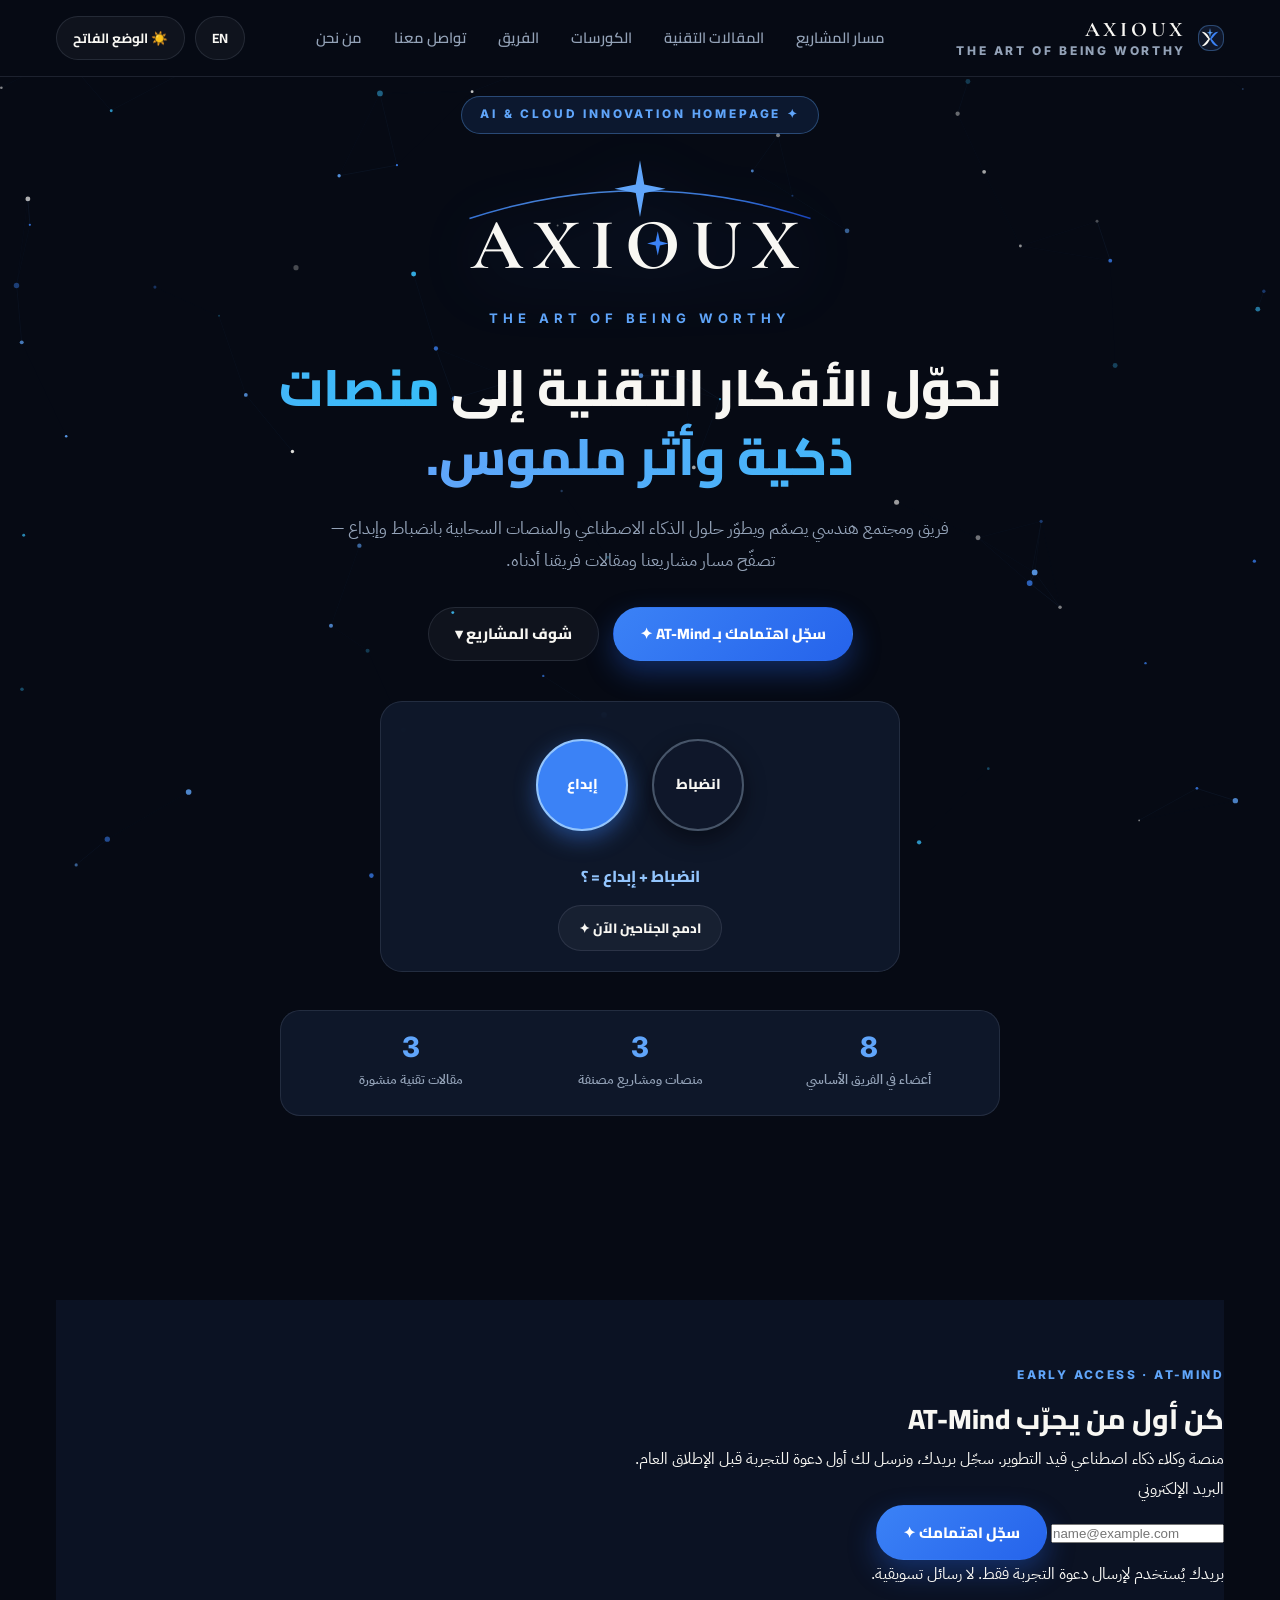
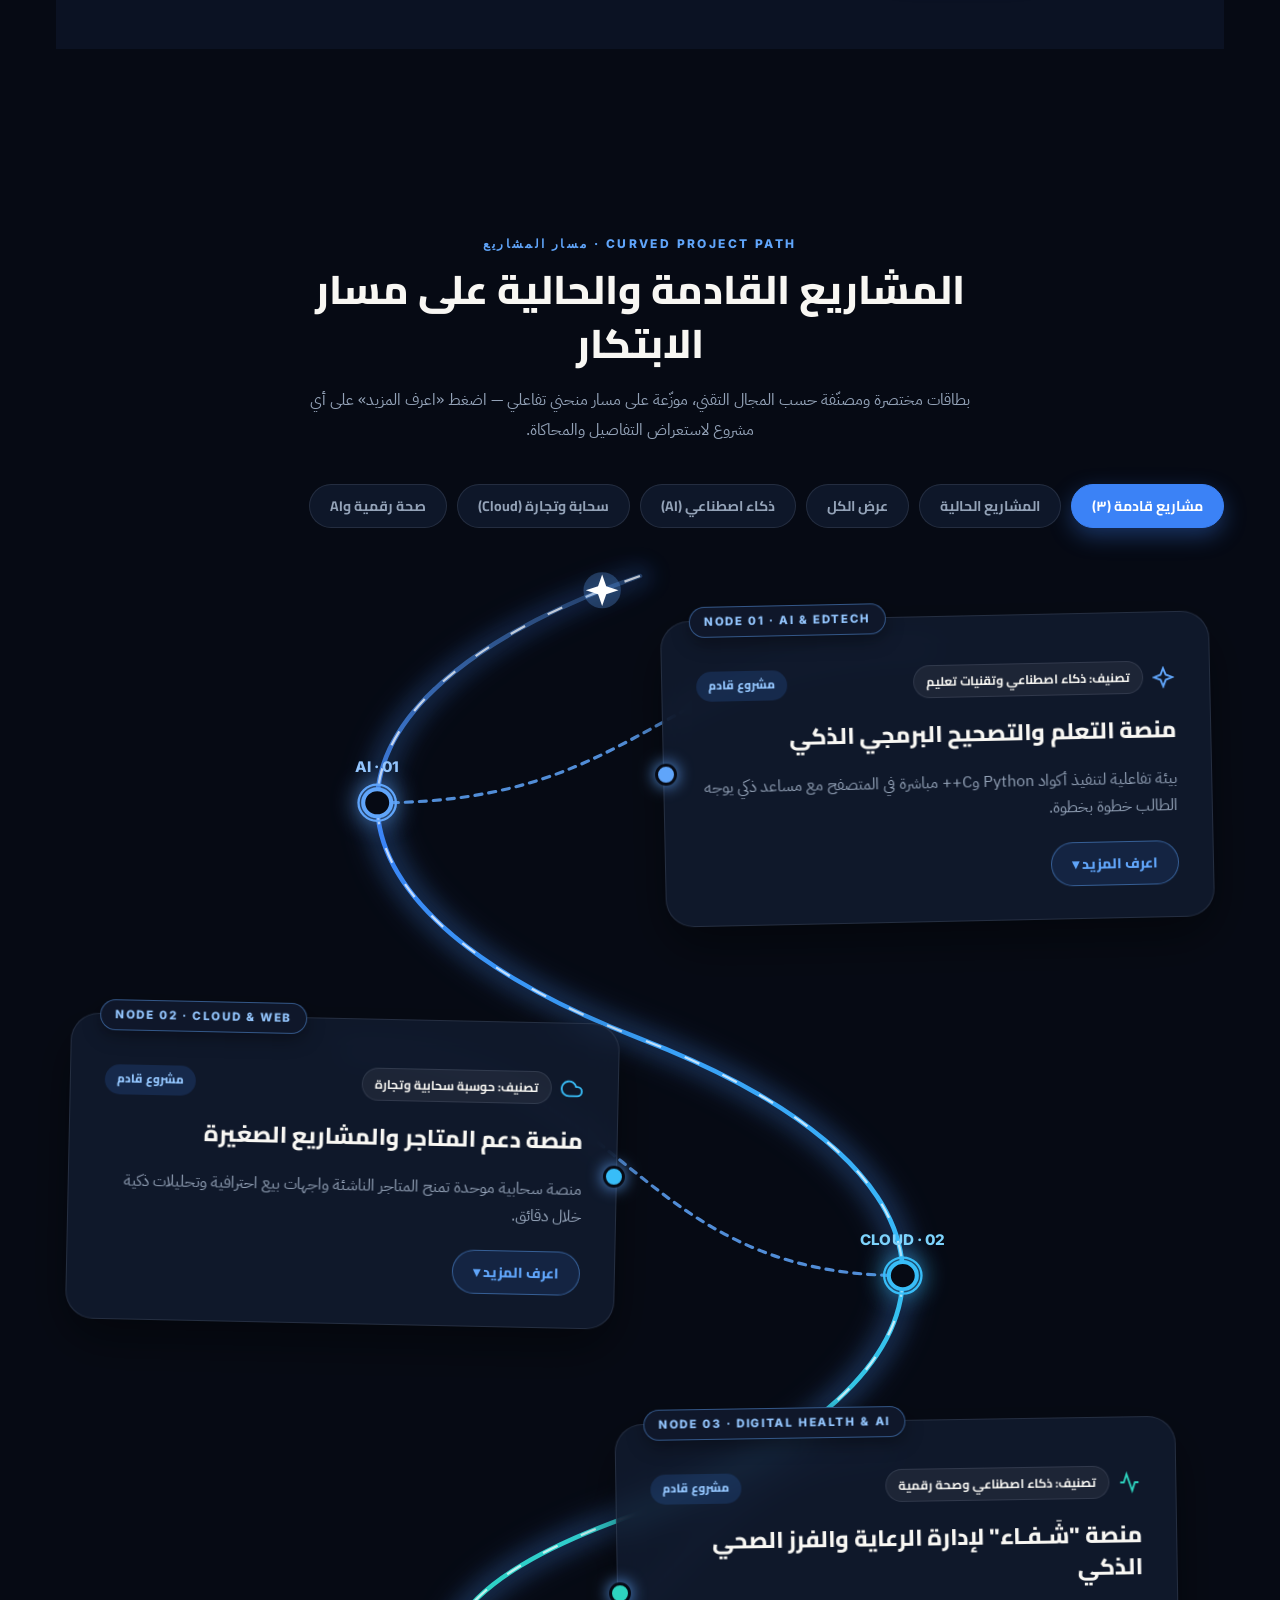
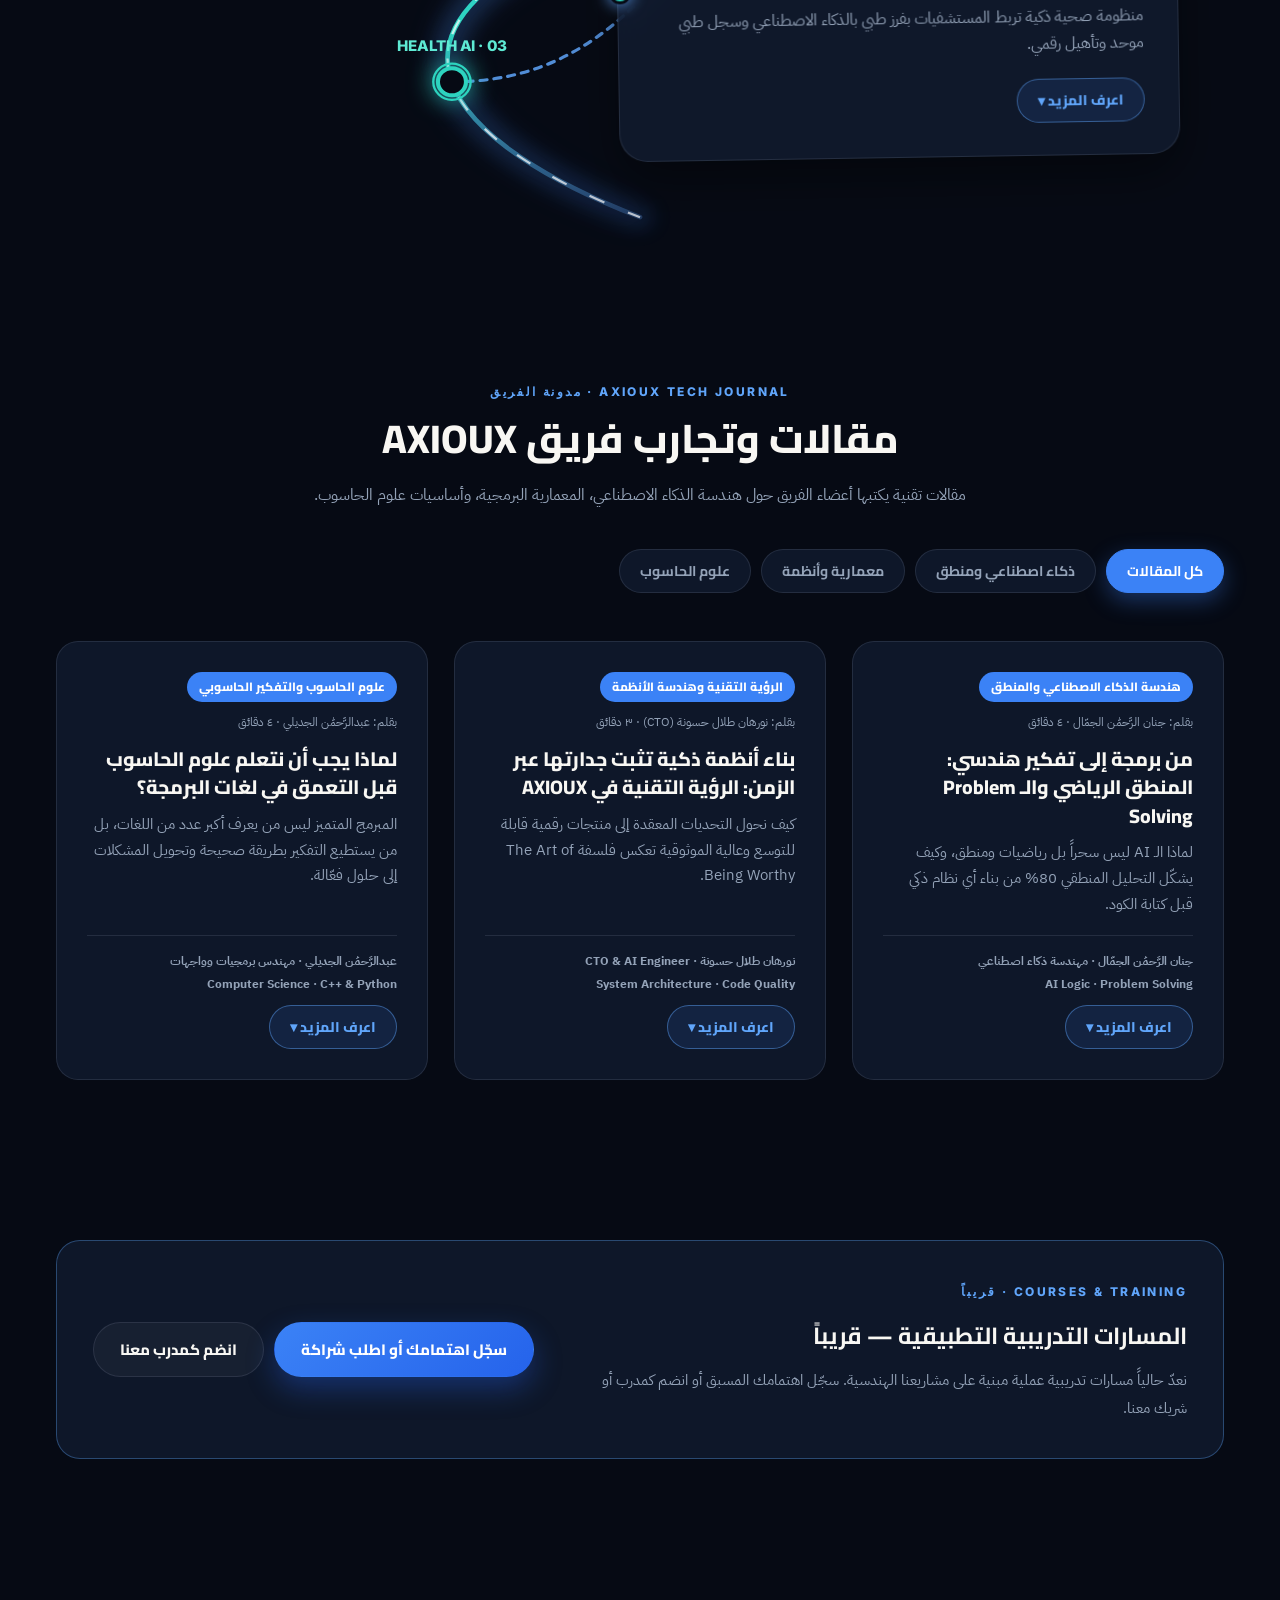
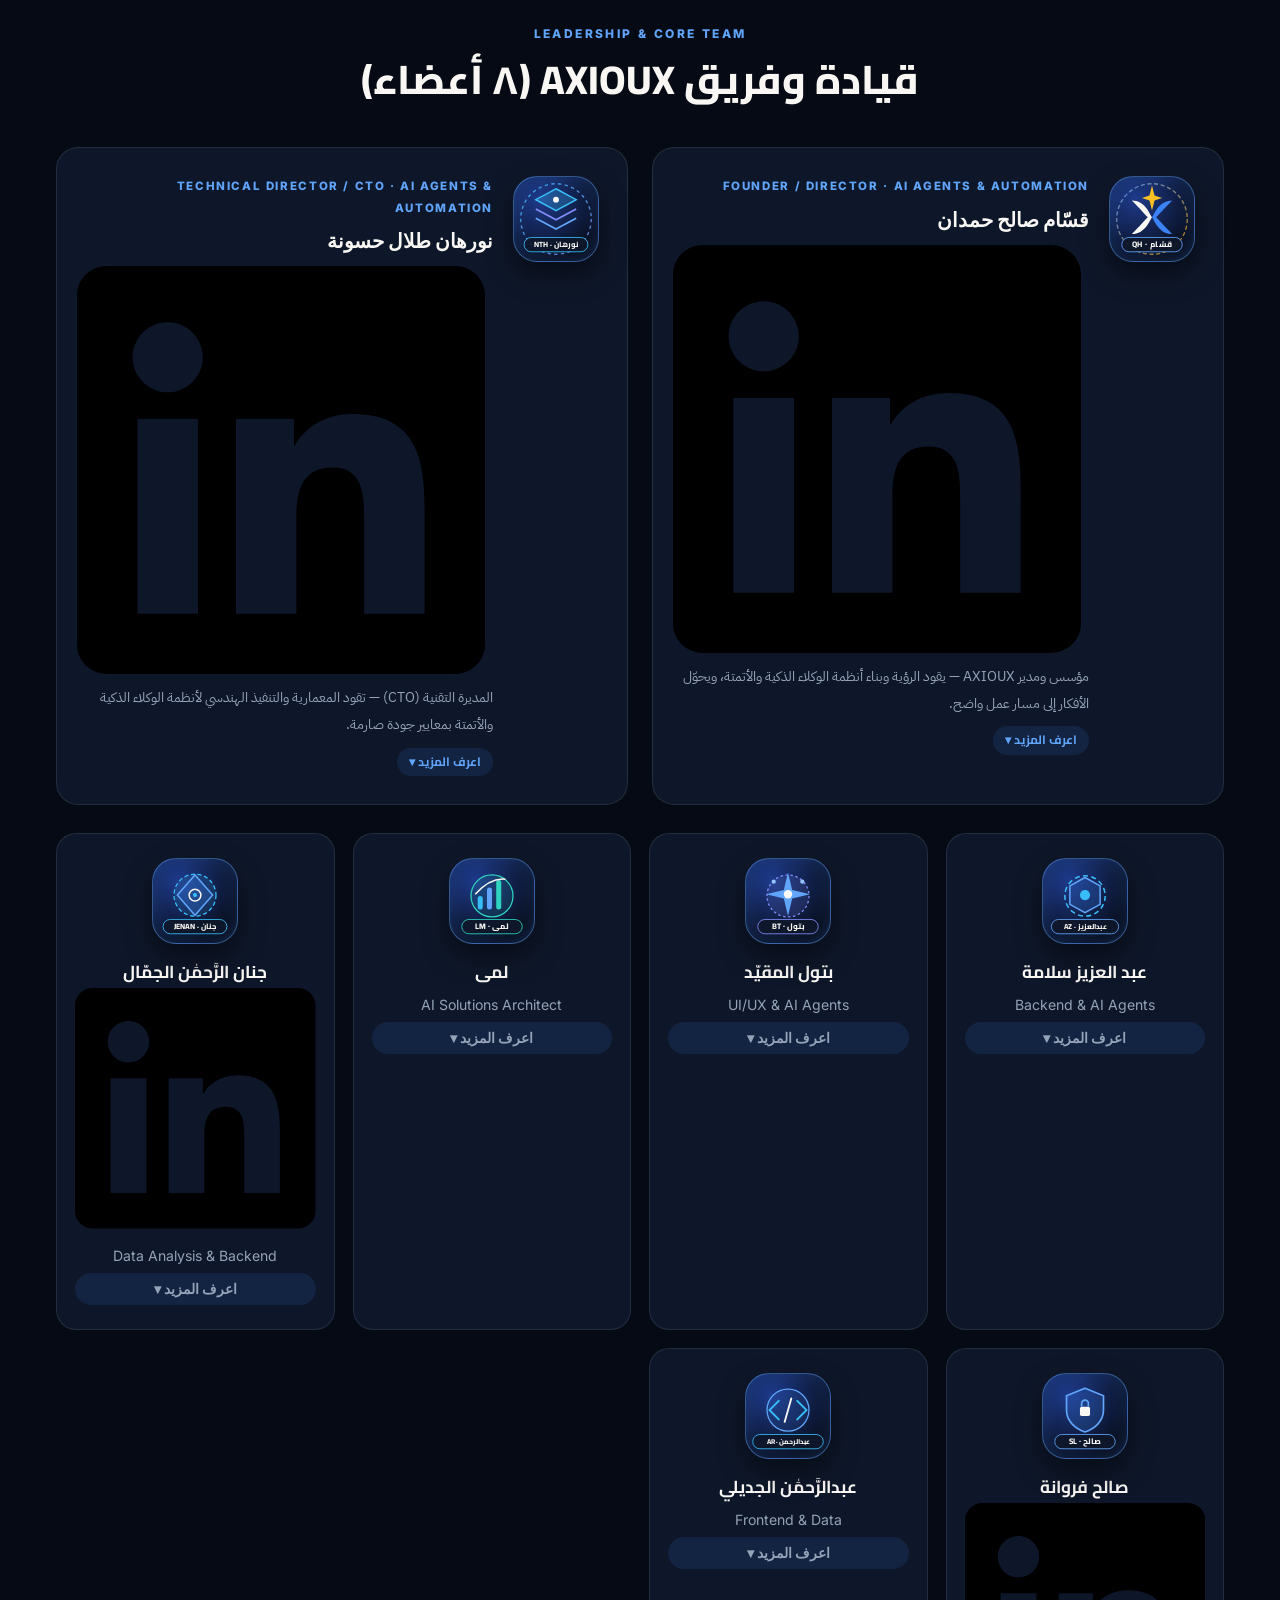
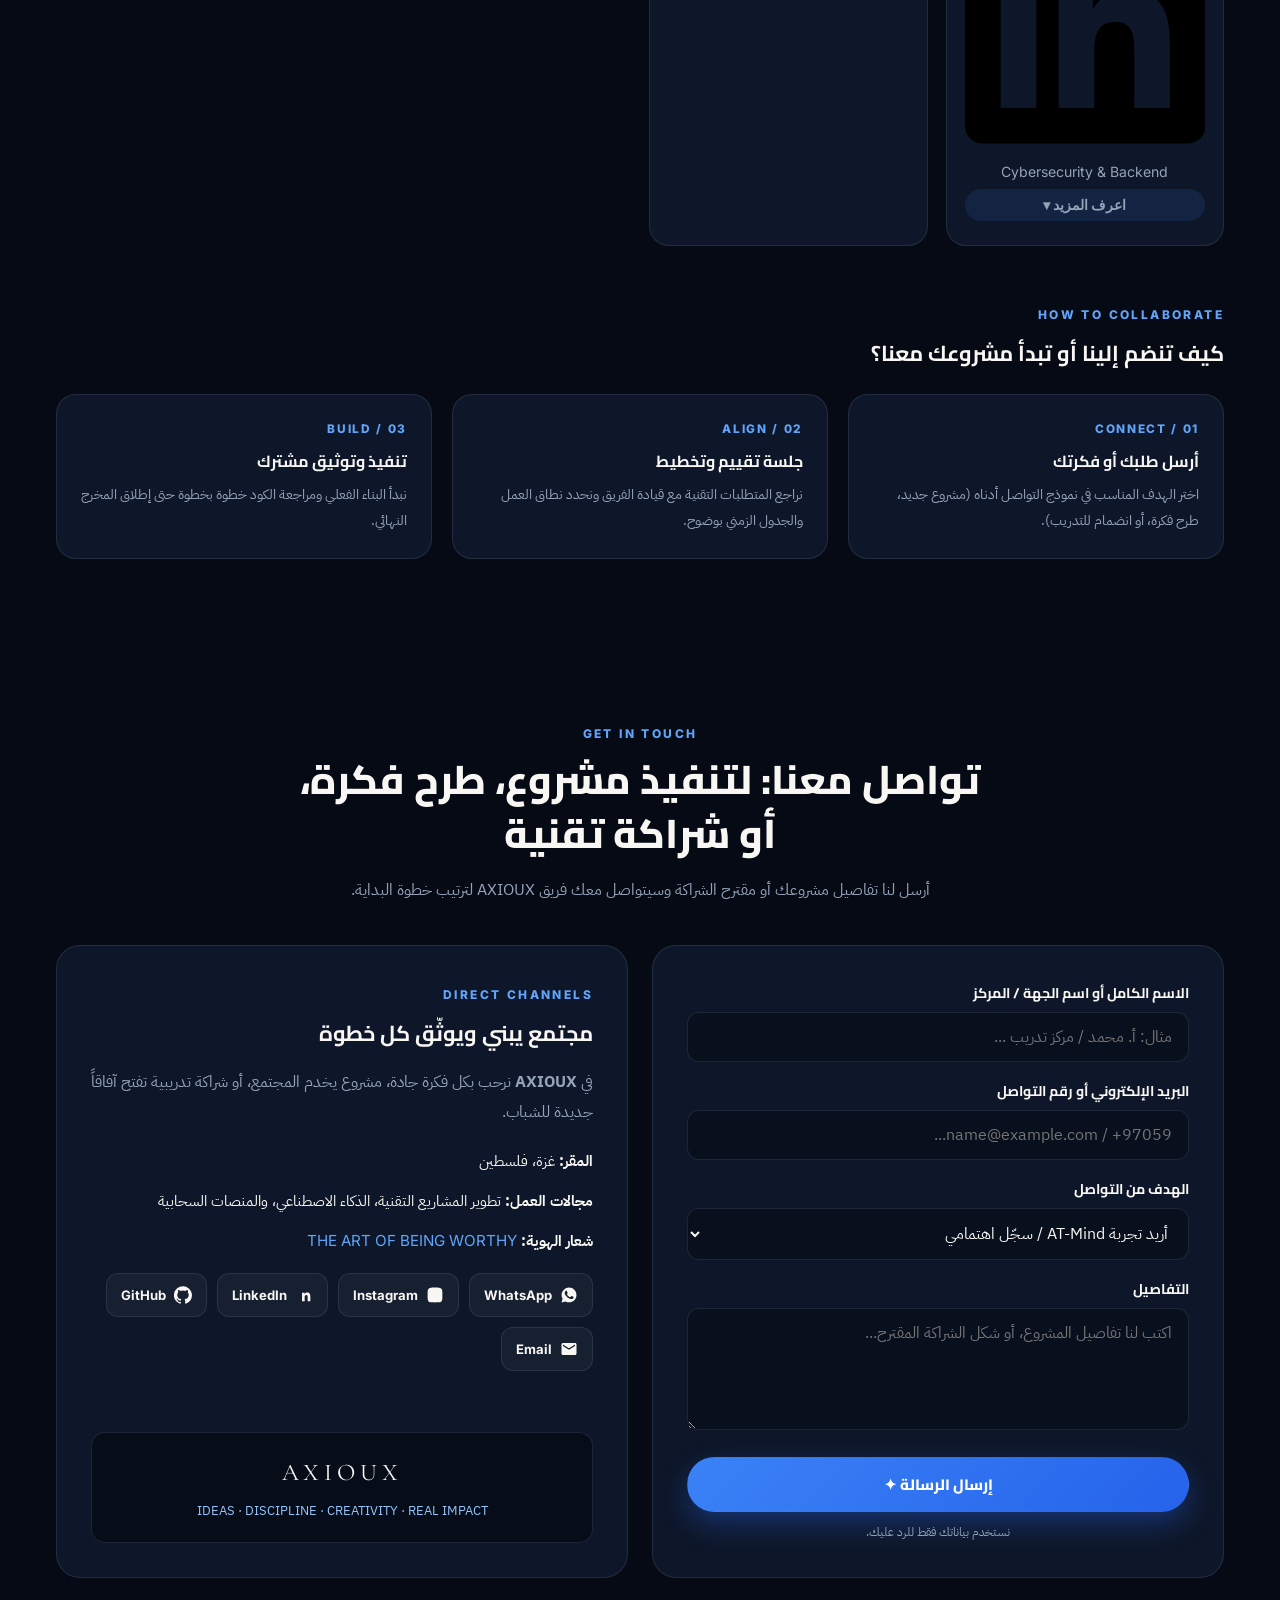
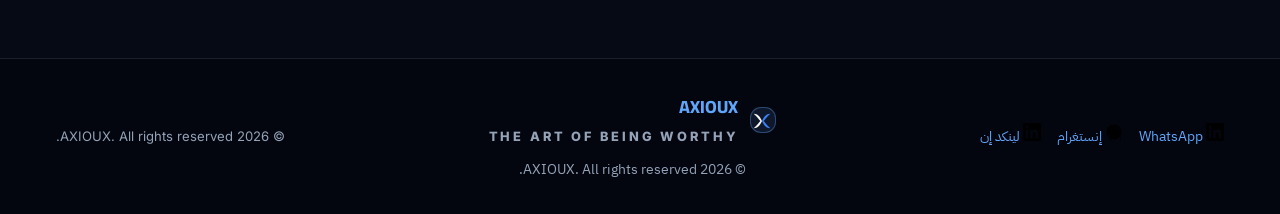
==== commit 92e224b3: "Add files via upload" ====
--- a/index.html
+++ b/index.html
@@ -53,7 +53,7 @@
 <link rel="preconnect" href="https://fonts.gstatic.com" crossorigin>
 <link href="https://fonts.googleapis.com/css2?family=Cairo:wght@600;700;800&family=Cormorant+Garamond:wght@600;700&family=IBM+Plex+Sans+Arabic:wght@400;600;700&family=Inter:wght@400;600;700;800&display=swap" rel="stylesheet">
 <noscript><style>#introSplash { display: none !important; }</style></noscript>
-<link rel="stylesheet" href="styles.css">
+<link rel="stylesheet" href="styles.css?v=2">
 </head>
 <body>
 <a href="#top" class="skip-link" data-i18n="skip_to_content">تخطي إلى المحتوى الرئيسي</a>
@@ -928,6 +928,6 @@
   </div>
 </div>
 
-<script src="app.js"></script>
+<script src="app.js?v=2"></script>
 </body>
 </html>
--- a/styles.css
+++ b/styles.css
@@ -1,4 +1,5 @@
-﻿:root {
+/* AXIOUX Complete Production Stylesheet (Restored Base + Extensions) */
+:root {
     --bg-cosmic: #060A14;
     --bg-surface: rgba(15, 23, 42, 0.72);
     --bg-surface-solid: #0F172A;
@@ -79,6 +80,1769 @@
     transition: top 0.2s ease;
   }
 
+  .skip-link:focus {
+    top: 14px;
+  }
+
+  /* ---------------- INTERACTIVE PARTICLE / STARFIELD BACKGROUND CANVAS ---------------- */
+  #starParticlesCanvas {
+    position: fixed;
+    inset: 0;
+    width: 100vw;
+    height: 100vh;
+    z-index: 0;
+    pointer-events: none;
+    display: block;
+  }
+
+  header, main, footer {
+    position: relative;
+    z-index: 2;
+  }
+
+  .container {
+    width: min(100% - 48px, 1160px);
+    margin: 0 auto;
+  }
+
+  section {
+    padding: 110px 0;
+    position: relative;
+  }
+
+  .section-header {
+    text-align: center;
+    max-width: 680px;
+    margin: 0 auto 64px;
+  }
+
+  .eyebrow {
+    font-family: var(--latin);
+    font-size: 0.76rem;
+    font-weight: 800;
+    letter-spacing: 0.24em;
+    text-transform: uppercase;
+    color: var(--blue-light);
+    display: inline-block;
+    margin-bottom: 12px;
+  }
+
+  .section-header h2 {
+    font-family: var(--arabic-head);
+    font-size: clamp(1.75rem, 3.2vw, 2.5rem);
+    font-weight: 800;
+    color: var(--text-main);
+    line-height: 1.35;
+    margin-bottom: 14px;
+  }
+
+  .section-header p {
+    font-size: 1.02rem;
+    color: var(--text-muted);
+    line-height: 1.8;
+  }
+
+  /* ---------------- BUTTERFLY -> X -> SPLIT CURTAIN INTRO SPLASH ---------------- */
+  .intro-splash {
+    position: fixed;
+    inset: 0;
+    z-index: 9000;
+    display: flex;
+    align-items: center;
+    justify-content: center;
+    overflow: hidden;
+    pointer-events: auto;
+  }
+
+  .splash-gate-left,
+  .splash-gate-right {
+    position: absolute;
+    top: 0;
+    bottom: 0;
+    width: 51%;
+    background:
+      radial-gradient(circle at 50% 45%, rgba(59, 130, 246, 0.22), transparent 55%),
+      linear-gradient(180deg, #04070F 0%, #0F172A 100%);
+    z-index: 1;
+    transition: transform 0.95s cubic-bezier(0.77, 0, 0.175, 1), opacity 0.95s ease;
+  }
+
+  .splash-gate-left { left: 0; border-right: 1px solid rgba(96, 165, 250, 0.18); }
+  .splash-gate-right { right: 0; border-left: 1px solid rgba(96, 165, 250, 0.18); }
+
+  .intro-splash.opening .splash-gate-left { transform: translateX(-104%) skewX(-4deg); opacity: 0; }
+  .intro-splash.opening .splash-gate-right { transform: translateX(104%) skewX(4deg); opacity: 0; }
+  .intro-splash.hidden { visibility: hidden; pointer-events: none; }
+
+  .splash-stage {
+    position: relative;
+    z-index: 3;
+    display: flex;
+    flex-direction: column;
+    align-items: center;
+    text-align: center;
+    padding: 24px;
+    transition: transform 0.85s ease, opacity 0.7s ease;
+  }
+
+  .intro-splash.opening .splash-stage {
+    transform: scale(1.18);
+    opacity: 0;
+  }
+
+  .butterfly-x-wrap {
+    position: relative;
+    width: 190px;
+    height: 190px;
+    display: grid;
+    place-items: center;
+  }
+
+  .splash-morph-svg {
+    width: 180px;
+    height: 180px;
+    overflow: visible;
+  }
+
+  .bf-group {
+    transform-origin: 100px 105px;
+    animation: bfFadeToX 1.3s ease-in-out forwards;
+  }
+
+  .bf-wing-l {
+    transform-origin: 100px 105px;
+    animation: flapLeft 0.34s ease-in-out 3 alternate;
+  }
+
+  .bf-wing-r {
+    transform-origin: 100px 105px;
+    animation: flapRight 0.34s ease-in-out 3 alternate;
+  }
+
+  .x-emblem-group {
+    transform-origin: 100px 105px;
+    opacity: 0;
+    animation: xRevealLock 1.4s cubic-bezier(0.22, 1, 0.36, 1) 0.95s forwards;
+  }
+
+  @keyframes flapLeft {
+    0% { transform: rotateY(0deg) scaleX(1); }
+    100% { transform: rotateY(55deg) scaleX(0.58) translateY(-4px); }
+  }
+
+  @keyframes flapRight {
+    0% { transform: rotateY(0deg) scaleX(1); }
+    100% { transform: rotateY(-55deg) scaleX(0.58) translateY(-4px); }
+  }
+
+  @keyframes bfFadeToX {
+    0%, 72% { opacity: 1; transform: scale(1); }
+    100% { opacity: 0; transform: scale(0.72); }
+  }
+
+  @keyframes xRevealLock {
+    0% { opacity: 0; transform: scale(0.65); }
+    100% { opacity: 1; transform: scale(1); }
+  }
+
+  .splash-wordmark {
+    font-family: var(--serif);
+    font-size: 2.8rem;
+    font-weight: 700;
+    letter-spacing: 0.26em;
+    color: #F8F7F3;
+    margin-top: 8px;
+  }
+
+  .splash-tagline-en {
+    font-family: var(--latin);
+    font-size: 0.74rem;
+    letter-spacing: 0.34em;
+    color: #93C5FD;
+    margin-top: 4px;
+  }
+
+  .splash-tagline-ar {
+    font-family: var(--arabic-head);
+    font-size: 0.95rem;
+    color: #CBD5E1;
+    margin-top: 8px;
+  }
+
+  .splash-skip-btn {
+    margin-top: 20px;
+    padding: 9px 22px;
+    min-height: 44px;
+    border-radius: 100px;
+    border: 1px solid rgba(147, 197, 253, 0.35);
+    background: rgba(15, 23, 42, 0.75);
+    color: #E2E8F0;
+    font-family: var(--arabic-head);
+    font-size: 0.84rem;
+    font-weight: 700;
+    cursor: pointer;
+    transition: all 0.2s ease;
+  }
+
+  .splash-skip-btn:hover {
+    background: var(--blue);
+    color: #FFFFFF;
+  }
+
+  /* ---------------- HEADER / NAVBAR ---------------- */
+  .site-header {
+    position: sticky;
+    top: 0;
+    z-index: 100;
+    background: rgba(6, 10, 20, 0.78);
+    backdrop-filter: blur(16px);
+    border-bottom: 1px solid var(--border-subtle);
+  }
+
+  body.ivory-mode .site-header {
+    background: rgba(248, 247, 243, 0.88);
+  }
+
+  .nav-inner {
+    display: flex;
+    align-items: center;
+    justify-content: space-between;
+    min-height: 76px;
+    gap: 16px;
+  }
+
+  .brand-link {
+    display: inline-flex;
+    align-items: center;
+    gap: 12px;
+    text-decoration: none;
+    color: var(--text-main);
+  }
+
+  .brand-emblem-mini {
+    width: 38px;
+    height: 38px;
+    border-radius: 11px;
+    background: #0F172A;
+    border: 1px solid rgba(96, 165, 250, 0.35);
+    display: grid;
+    place-items: center;
+  }
+
+  .brand-text-wrap {
+    display: flex;
+    flex-direction: column;
+    line-height: 1.1;
+  }
+
+  .brand-wordmark {
+    font-family: var(--serif);
+    font-size: 1.3rem;
+    font-weight: 700;
+    letter-spacing: 0.18em;
+    color: var(--text-main);
+  }
+
+  .brand-sub {
+    font-family: var(--latin);
+    font-size: 0.58rem;
+    letter-spacing: 0.22em;
+    color: var(--blue-light);
+    margin-top: 2px;
+  }
+
+  .nav-links {
+    display: flex;
+    align-items: center;
+    gap: 24px;
+  }
+
+  .nav-link {
+    color: var(--text-muted);
+    text-decoration: none;
+    font-family: var(--arabic-head);
+    font-size: 0.92rem;
+    font-weight: 700;
+    transition: color 0.2s ease;
+  }
+
+  .nav-link:hover {
+    color: var(--blue-light);
+  }
+
+  .nav-actions {
+    display: flex;
+    align-items: center;
+    gap: 10px;
+  }
+
+  .lang-btn,
+  .mode-btn,
+  .nav-toggle {
+    min-height: 44px;
+    padding: 8px 16px;
+    border-radius: 100px;
+    border: 1px solid var(--border-subtle);
+    background: rgba(255, 255, 255, 0.04);
+    color: var(--text-main);
+    font-family: var(--arabic-head);
+    font-size: 0.84rem;
+    font-weight: 700;
+    cursor: pointer;
+    display: inline-flex;
+    align-items: center;
+    justify-content: center;
+    transition: all 0.2s ease;
+  }
+
+  .lang-btn:hover,
+  .mode-btn:hover {
+    border-color: var(--blue-light);
+    background: rgba(59, 130, 246, 0.14);
+  }
+
+  .nav-toggle {
+    display: none;
+    min-width: 44px;
+    padding: 0;
+    font-size: 1.2rem;
+  }
+
+  /* ---------------- SPACIOUS INTERACTIVE HERO SECTION ---------------- */
+  .hero {
+    min-height: calc(100vh - 76px);
+    display: flex;
+    align-items: center;
+    justify-content: center;
+    text-align: center;
+    padding: 96px 0 84px;
+  }
+
+  .hero-content {
+    max-width: 860px;
+    margin: 0 auto;
+    display: flex;
+    flex-direction: column;
+    align-items: center;
+    gap: 22px;
+  }
+
+  .hero-pill {
+    font-family: var(--latin);
+    font-size: 0.74rem;
+    font-weight: 800;
+    letter-spacing: 0.24em;
+    padding: 7px 18px;
+    border-radius: 100px;
+    background: rgba(59, 130, 246, 0.12);
+    border: 1px solid rgba(96, 165, 250, 0.35);
+    color: var(--blue-light);
+  }
+
+  .hero-logo-svg {
+    width: min(100%, 540px);
+    height: auto;
+    filter: drop-shadow(0 12px 34px rgba(59, 130, 246, 0.22));
+  }
+
+  .hero-slogan-en {
+    font-family: var(--latin);
+    font-size: 0.82rem;
+    font-weight: 700;
+    letter-spacing: 0.38em;
+    color: var(--blue-light);
+    margin-top: -10px;
+  }
+
+  .hero-title-ar {
+    font-family: var(--arabic-head);
+    font-size: clamp(2rem, 4.2vw, 3.2rem);
+    font-weight: 800;
+    line-height: 1.35;
+    color: var(--text-main);
+    max-width: 760px;
+  }
+
+  .hero-title-ar span {
+    background: linear-gradient(90deg, #60A5FA, #38BDF8);
+    -webkit-background-clip: text;
+    -webkit-text-fill-color: transparent;
+  }
+
+  .hero-lead {
+    font-size: 1.08rem;
+    color: var(--text-muted);
+    max-width: 640px;
+    line-height: 1.85;
+  }
+
+  .hero-cta-row {
+    display: flex;
+    flex-wrap: wrap;
+    justify-content: center;
+    gap: 14px;
+    margin-top: 8px;
+  }
+
+  .btn {
+    min-height: 46px;
+    padding: 12px 26px;
+    border-radius: 100px;
+    font-family: var(--arabic-head);
+    font-size: 0.94rem;
+    font-weight: 800;
+    text-decoration: none;
+    cursor: pointer;
+    border: 1px solid transparent;
+    display: inline-flex;
+    align-items: center;
+    justify-content: center;
+    gap: 8px;
+    transition: transform 0.22s ease, box-shadow 0.22s ease, background 0.22s ease;
+  }
+
+  .btn-primary {
+    background: linear-gradient(135deg, #3B82F6 0%, #2563EB 100%);
+    color: #FFFFFF;
+    box-shadow: 0 12px 28px rgba(37, 99, 235, 0.35);
+  }
+
+  .btn-primary:hover {
+    transform: translateY(-3px);
+    box-shadow: 0 16px 34px rgba(59, 130, 246, 0.5);
+  }
+
+  .btn-outline {
+    background: rgba(255, 255, 255, 0.04);
+    color: var(--text-main);
+    border-color: var(--border-subtle);
+  }
+
+  .btn-outline:hover {
+    border-color: var(--blue-light);
+    background: rgba(59, 130, 246, 0.12);
+    transform: translateY(-3px);
+  }
+
+  .wings-mini-interactive {
+    margin-top: 18px;
+    padding: 20px 28px;
+    border-radius: 22px;
+    background: var(--bg-card);
+    border: 1px solid var(--border-subtle);
+    backdrop-filter: blur(14px);
+    display: flex;
+    flex-direction: column;
+    align-items: center;
+    gap: 14px;
+    max-width: 520px;
+    width: 100%;
+  }
+
+  .wings-stage {
+    position: relative;
+    height: 126px;
+    width: 100%;
+    display: flex;
+    align-items: center;
+    justify-content: center;
+    gap: 24px;
+    direction: rtl;
+  }
+
+  .wing-circle {
+    width: 92px;
+    height: 92px;
+    border-radius: 50%;
+    display: flex;
+    flex-direction: column;
+    align-items: center;
+    justify-content: center;
+    font-family: var(--arabic-head);
+    font-weight: 800;
+    font-size: 0.9rem;
+    cursor: pointer;
+    user-select: none;
+    transition: transform 0.65s cubic-bezier(0.22, 1, 0.36, 1), opacity 0.45s ease;
+  }
+
+  .wing-discipline {
+    background: #0F172A;
+    border: 2px solid #475569;
+    color: #F8F7F3;
+    box-shadow: 0 8px 22px rgba(0, 0, 0, 0.45);
+  }
+
+  .wing-creativity {
+    background: #3B82F6;
+    border: 2px solid #93C5FD;
+    color: #FFFFFF;
+    box-shadow: 0 8px 22px rgba(59, 130, 246, 0.45);
+  }
+
+  .wings-stage.merged .wing-circle span,
+  .wings-stage.merged .wing-circle small {
+    opacity: 0;
+    transform: scale(0.3);
+  }
+
+  .wings-stage.merged .wing-discipline {
+    transform: translateX(-58px) scale(0.18);
+    opacity: 0;
+    pointer-events: none;
+  }
+
+  .wings-stage.merged .wing-creativity {
+    transform: translateX(58px) scale(0.18);
+    opacity: 0;
+    pointer-events: none;
+  }
+
+  .spark-center {
+    position: absolute;
+    inset: 0;
+    display: grid;
+    place-items: center;
+    pointer-events: none;
+    opacity: 0;
+    transform: scale(0.35) rotate(-25deg);
+    transition: opacity 0.55s ease, transform 0.7s cubic-bezier(0.22, 1, 0.36, 1);
+  }
+
+  .wings-stage.merged .spark-center {
+    opacity: 1;
+    transform: scale(1.25) rotate(0deg);
+    filter: drop-shadow(0 0 24px rgba(96, 165, 250, 0.95)) drop-shadow(0 0 48px rgba(59, 130, 246, 0.65));
+  }
+
+  .wings-mini-interactive.merged-state #equationStatusText {
+    color: #FFFFFF !important;
+    font-size: 1.12rem !important;
+    text-shadow: 0 0 18px rgba(96, 165, 250, 0.95);
+  }
+
+  .credibility-stats-strip {
+    display: grid;
+    grid-template-columns: repeat(3, 1fr);
+    gap: 20px;
+    width: 100%;
+    max-width: 720px;
+    margin-top: 16px;
+    padding: 20px 26px;
+    border-radius: var(--radius);
+    background: var(--bg-card);
+    border: 1px solid var(--border-subtle);
+    backdrop-filter: blur(12px);
+  }
+
+  .stat-item { text-align: center; }
+  .stat-num {
+    display: block;
+    font-family: var(--latin);
+    font-size: 1.75rem;
+    font-weight: 800;
+    color: var(--blue-light);
+    line-height: 1.2;
+  }
+  .stat-lbl {
+    font-size: 0.84rem;
+    color: var(--text-muted);
+    font-weight: 600;
+  }
+
+  /* ---------------- DRAMATIC WINDING S-CURVE ORBITAL PATH FOR PROJECTS ---------------- */
+  .board-toolbar {
+    display: flex;
+    justify-content: space-between;
+    align-items: center;
+    gap: 16px;
+    margin-bottom: 48px;
+    flex-wrap: wrap;
+  }
+
+  .filter-bar {
+    display: flex;
+    gap: 10px;
+    flex-wrap: wrap;
+  }
+
+  .filter-btn {
+    min-height: 44px;
+    padding: 8px 20px;
+    border-radius: 100px;
+    border: 1px solid var(--border-subtle);
+    background: var(--bg-card);
+    color: var(--text-muted);
+    font-family: var(--arabic-head);
+    font-size: 0.88rem;
+    font-weight: 700;
+    cursor: pointer;
+    transition: all 0.22s ease;
+  }
+
+  .filter-btn.active,
+  .filter-btn:hover {
+    background: var(--blue);
+    color: #FFFFFF;
+    border-color: var(--blue);
+    box-shadow: 0 8px 22px rgba(59, 130, 246, 0.35);
+  }
+
+  .projects-curved-stage {
+    position: relative;
+    width: 100%;
+    padding: 40px 0 60px;
+    min-height: 980px;
+  }
+
+  .curved-path-svg {
+    position: absolute;
+    inset: 0;
+    width: 100%;
+    height: 100%;
+    z-index: 1;
+    pointer-events: none;
+    overflow: visible;
+  }
+
+  .curve-ribbon-bg {
+    fill: none;
+    stroke: rgba(59, 130, 246, 0.14);
+    stroke-width: 22;
+    stroke-linecap: round;
+    filter: blur(8px);
+  }
+
+  .curve-core-solid {
+    fill: none;
+    stroke: url(#curveGrad);
+    stroke-width: 4;
+    stroke-linecap: round;
+    filter: drop-shadow(0 0 14px rgba(96, 165, 250, 0.85));
+  }
+
+  .curve-glow-line {
+    fill: none;
+    stroke: #FFFFFF;
+    stroke-width: 2;
+    stroke-dasharray: 14 22;
+    opacity: 0.7;
+    animation: dashFlow 12s linear infinite;
+  }
+
+  .curve-branch-line {
+    fill: none;
+    stroke: rgba(96, 165, 250, 0.55);
+    stroke-width: 2.2;
+    stroke-dasharray: 6 6;
+  }
+
+  .curve-node-ring {
+    fill: #060A14;
+    stroke-width: 3.5;
+    filter: drop-shadow(0 0 12px currentColor);
+  }
+
+  .curve-node-pulse {
+    fill: none;
+    stroke-width: 2;
+    transform-box: fill-box;
+    transform-origin: center;
+    animation: nodeRingPulse 2.4s ease-out infinite;
+  }
+
+  @keyframes nodeRingPulse {
+    0% { transform: scale(0.8); opacity: 0.95; }
+    100% { transform: scale(2.4); opacity: 0; }
+  }
+
+  @keyframes dashFlow {
+    to { stroke-dashoffset: -360; }
+  }
+
+  .projects-curved-track {
+    position: relative;
+    z-index: 2;
+    display: flex;
+    flex-direction: column;
+    gap: 96px;
+    width: 100%;
+  }
+
+  .project-card {
+    position: relative;
+    background: var(--bg-card);
+    backdrop-filter: blur(18px);
+    border: 1px solid rgba(96, 165, 250, 0.28);
+    border-radius: 28px;
+    padding: 32px 34px;
+    display: flex;
+    flex-direction: column;
+    gap: 16px;
+    cursor: pointer;
+    opacity: 0;
+    transform: translateY(36px) scale(0.96);
+    box-shadow: 0 20px 50px rgba(0, 0, 0, 0.45);
+    transition:
+      transform 0.55s cubic-bezier(0.16, 1, 0.3, 1),
+      opacity 0.55s ease,
+      border-color 0.3s ease,
+      box-shadow 0.3s ease,
+      background-color 0.3s ease;
+  }
+
+  .project-card.in-view {
+    opacity: 1;
+    transform: translateY(0) scale(1);
+  }
+
+  .project-card::after {
+    content: "";
+    position: absolute;
+    top: 50%;
+    width: 16px;
+    height: 16px;
+    border-radius: 50%;
+    background: var(--blue-light);
+    border: 3px solid #060A14;
+    box-shadow: 0 0 16px var(--blue-light);
+    transform: translateY(-50%);
+  }
+
+  @media (min-width: 641px) {
+    .project-card[data-curve-pos="1"] {
+      width: 47%;
+      align-self: flex-start;
+      margin-inline-start: 1%;
+      transform: rotate(-1.2deg);
+    }
+    .project-card[data-curve-pos="1"]::after {
+      inset-inline-end: -9px;
+      background: #60A5FA;
+    }
+
+    .project-card[data-curve-pos="2"] {
+      width: 47%;
+      align-self: flex-end;
+      margin-inline-end: 1%;
+      transform: rotate(1.2deg);
+    }
+    .project-card[data-curve-pos="2"]::after {
+      inset-inline-start: -9px;
+      background: #38BDF8;
+    }
+
+    .project-card[data-curve-pos="3"] {
+      width: 48%;
+      align-self: flex-start;
+      margin-inline-start: 4%;
+      transform: rotate(-0.9deg);
+    }
+    .project-card[data-curve-pos="3"]::after {
+      inset-inline-end: -9px;
+      background: #2DD4BF;
+    }
+
+    .project-card.expanded {
+      width: 86% !important;
+      align-self: center !important;
+      margin-inline: auto !important;
+      transform: rotate(0deg) scale(1.01) !important;
+      z-index: 10;
+    }
+  }
+
+  .curve-waypoint-badge {
+    position: absolute;
+    top: -15px;
+    inset-inline-end: 28px;
+    padding: 4px 14px;
+    border-radius: 100px;
+    font-family: var(--latin);
+    font-size: 0.72rem;
+    font-weight: 800;
+    letter-spacing: 0.14em;
+    background: #0F172A;
+    color: #93C5FD;
+    border: 1px solid rgba(96, 165, 250, 0.45);
+    box-shadow: 0 6px 18px rgba(0, 0, 0, 0.35);
+  }
+
+  .project-card[data-domain="ai"]:hover {
+    transform: translateY(-8px) scale(1.015);
+    border-color: #60A5FA;
+    box-shadow: 0 24px 52px rgba(59, 130, 246, 0.25), 0 0 28px rgba(96, 165, 250, 0.2);
+    background: var(--bg-card-hover);
+  }
+
+  .project-card[data-domain="ai"] .cat-anim-icon {
+    color: #60A5FA;
+    animation: aiPulseSpin 4s ease-in-out infinite;
+  }
+
+  @keyframes aiPulseSpin {
+    0%, 100% { transform: scale(1) rotate(0deg); filter: drop-shadow(0 0 6px rgba(96, 165, 250, 0.6)); }
+    50% { transform: scale(1.18) rotate(12deg); filter: drop-shadow(0 0 14px rgba(96, 165, 250, 0.95)); }
+  }
+
+  .project-card[data-domain="cloud"]:hover {
+    transform: translateY(-8px) scale(1.015);
+    border-color: var(--cyan);
+    box-shadow: 0 24px 52px rgba(56, 189, 248, 0.22), 0 0 28px rgba(56, 189, 248, 0.18);
+    background: var(--bg-card-hover);
+  }
+
+  .project-card[data-domain="cloud"] .cat-anim-icon {
+    color: var(--cyan);
+    animation: cloudFloatWave 3.2s ease-in-out infinite;
+  }
+
+  @keyframes cloudFloatWave {
+    0%, 100% { transform: translateY(0); }
+    50% { transform: translateY(-6px); filter: drop-shadow(0 6px 12px rgba(56, 189, 248, 0.75)); }
+  }
+
+  .project-card[data-domain="health"]:hover {
+    transform: translateY(-8px) scale(1.015);
+    border-color: var(--teal);
+    box-shadow: 0 24px 52px rgba(45, 212, 191, 0.22), 0 0 28px rgba(45, 212, 191, 0.18);
+    background: var(--bg-card-hover);
+  }
+
+  .project-card[data-domain="health"] .cat-anim-icon {
+    color: var(--teal);
+    animation: healthBeatPulse 1.8s ease-in-out infinite;
+  }
+
+  @keyframes healthBeatPulse {
+    0%, 100% { transform: scale(1); }
+    25% { transform: scale(1.22); filter: drop-shadow(0 0 12px rgba(45, 212, 191, 0.9)); }
+    45% { transform: scale(0.96); }
+    65% { transform: scale(1.14); }
+  }
+
+  .proj-meta-top {
+    display: flex;
+    justify-content: space-between;
+    align-items: center;
+    gap: 10px;
+    flex-wrap: wrap;
+  }
+
+  .proj-cat-wrap {
+    display: inline-flex;
+    align-items: center;
+    gap: 8px;
+  }
+
+  .cat-anim-icon {
+    width: 24px;
+    height: 24px;
+    display: inline-grid;
+    place-items: center;
+  }
+
+  .cat-anim-icon svg {
+    width: 22px;
+    height: 22px;
+    stroke: currentColor;
+    fill: none;
+    stroke-width: 2;
+  }
+
+  .proj-status-tag {
+    font-family: var(--arabic-head);
+    font-size: 0.74rem;
+    font-weight: 800;
+    color: #93C5FD;
+    background: rgba(59, 130, 246, 0.16);
+    padding: 4px 12px;
+    border-radius: 100px;
+  }
+
+  .proj-domain-pill {
+    font-family: var(--arabic-head);
+    font-size: 0.78rem;
+    font-weight: 700;
+    color: var(--text-main);
+    background: rgba(255, 255, 255, 0.06);
+    border: 1px solid var(--border-subtle);
+    padding: 4px 12px;
+    border-radius: 100px;
+  }
+
+  .project-card h3 {
+    font-family: var(--arabic-head);
+    font-size: 1.42rem;
+    font-weight: 800;
+    color: var(--text-main);
+    line-height: 1.4;
+    margin: 4px 0;
+  }
+
+  .proj-short-summary {
+    font-size: 0.98rem;
+    color: var(--text-muted);
+    line-height: 1.75;
+  }
+
+  .proj-specs-box {
+    display: none;
+    margin-top: 16px;
+    padding-top: 18px;
+    border-top: 1px dashed var(--border-subtle);
+    flex-direction: column;
+    gap: 14px;
+    animation: fadeUp 0.35s ease;
+  }
+
+  .project-card.expanded .proj-specs-box {
+    display: flex !important;
+  }
+
+  .proj-specs-box h4 {
+    font-family: var(--arabic-head);
+    font-size: 0.96rem;
+    font-weight: 800;
+    color: var(--blue-light);
+    margin-bottom: 6px;
+  }
+
+  .proj-feature-list {
+    list-style: none;
+    display: grid;
+    gap: 8px;
+  }
+
+  .proj-feature-list li {
+    position: relative;
+    padding-inline-start: 18px;
+    font-size: 0.88rem;
+    color: var(--text-muted);
+    line-height: 1.65;
+  }
+
+  .proj-feature-list li::before {
+    content: "✦";
+    position: absolute;
+    inset-inline-start: 0;
+    color: var(--blue-light);
+  }
+
+  .proj-feature-list li strong {
+    color: var(--text-main);
+  }
+
+  .proj-impact-box {
+    background: rgba(59, 130, 246, 0.1);
+    border-inline-start: 3px solid var(--blue-light);
+    padding: 12px 14px;
+    border-radius: 10px;
+    font-size: 0.88rem;
+    color: var(--text-main);
+  }
+
+  .tech-stack-tags {
+    display: flex;
+    flex-wrap: wrap;
+    gap: 8px;
+    list-style: none;
+    margin-top: 6px;
+  }
+
+  .tech-stack-tags li {
+    font-family: var(--latin);
+    font-size: 0.74rem;
+    font-weight: 700;
+    padding: 4px 11px;
+    border-radius: 8px;
+    background: rgba(255, 255, 255, 0.06);
+    border: 1px solid var(--border-subtle);
+    color: var(--text-main);
+  }
+
+  .proj-sim-wrap {
+    margin-top: 8px;
+    border-radius: 14px;
+    background: rgba(6, 10, 20, 0.75);
+    border: 1px solid rgba(96, 165, 250, 0.3);
+    padding: 14px 16px;
+  }
+
+  .proj-sim-header {
+    display: flex;
+    justify-content: space-between;
+    align-items: center;
+    gap: 10px;
+    flex-wrap: wrap;
+  }
+
+  .proj-sim-badge {
+    font-family: var(--latin);
+    font-size: 0.7rem;
+    font-weight: 800;
+    letter-spacing: 0.1em;
+    color: #93C5FD;
+  }
+
+  .btn-run-sim {
+    background: var(--blue);
+    color: #FFFFFF;
+    border: none;
+    border-radius: 100px;
+    padding: 7px 16px;
+    min-height: 40px;
+    font-family: var(--arabic-head);
+    font-size: 0.8rem;
+    font-weight: 800;
+    cursor: pointer;
+  }
+
+  .proj-sim-output {
+    display: none;
+    margin-top: 10px;
+    padding: 12px;
+    border-radius: 10px;
+    background: rgba(59, 130, 246, 0.1);
+    border-inline-start: 3px solid #60A5FA;
+    font-size: 0.85rem;
+    color: #E2E8F0;
+  }
+
+  .proj-sim-output.visible {
+    display: block;
+  }
+
+  .btn-read-more {
+    min-height: 44px;
+    padding: 8px 20px;
+    border-radius: 100px;
+    border: 1px solid rgba(96, 165, 250, 0.45);
+    background: rgba(59, 130, 246, 0.12);
+    color: var(--blue-light);
+    font-family: var(--arabic-head);
+    font-size: 0.88rem;
+    font-weight: 800;
+    cursor: pointer;
+    display: inline-flex;
+    align-items: center;
+    justify-content: center;
+    gap: 6px;
+    transition: all 0.22s ease;
+  }
+
+  .btn-read-more:hover {
+    background: var(--blue);
+    color: #FFFFFF;
+    border-color: var(--blue);
+  }
+
+  .current-slot-card {
+    background: var(--bg-card);
+    border: 2px dashed rgba(96, 165, 250, 0.4);
+    border-radius: 24px;
+    padding: 40px 28px;
+    text-align: center;
+    display: none;
+    flex-direction: column;
+    align-items: center;
+    gap: 12px;
+  }
+
+  .admin-only { display: none !important; }
+  body.is-admin .admin-only { display: inline-flex !important; }
+
+  .add-project-drawer {
+    display: none;
+    background: var(--bg-card);
+    border: 1px solid var(--blue);
+    border-radius: var(--radius);
+    padding: 28px;
+    margin-bottom: 32px;
+  }
+  .add-project-drawer.open { display: block; }
+  .drawer-grid {
+    display: grid;
+    grid-template-columns: repeat(2, 1fr);
+    gap: 16px;
+  }
+
+  /* ---------------- ARTICLES SECTION ---------------- */
+  .articles-grid {
+    display: grid;
+    grid-template-columns: repeat(3, 1fr);
+    gap: 26px;
+  }
+
+  .article-card {
+    background: var(--bg-card);
+    backdrop-filter: blur(14px);
+    border: 1px solid var(--border-subtle);
+    border-radius: 22px;
+    padding: 30px;
+    display: flex;
+    flex-direction: column;
+    justify-content: space-between;
+    gap: 18px;
+    cursor: pointer;
+    transition: transform 0.28s ease, border-color 0.28s ease, box-shadow 0.28s ease;
+  }
+
+  .article-card:hover {
+    transform: translateY(-6px);
+    border-color: var(--blue-light);
+    box-shadow: 0 20px 44px rgba(59, 130, 246, 0.16);
+  }
+
+  .article-card.expanded {
+    grid-column: 1 / -1;
+    border-color: var(--blue);
+  }
+
+  .article-meta {
+    display: flex;
+    justify-content: space-between;
+    align-items: center;
+    gap: 8px;
+    flex-wrap: wrap;
+    margin-bottom: 12px;
+  }
+
+  .article-cat-badge {
+    font-family: var(--arabic-head);
+    font-size: 0.75rem;
+    font-weight: 800;
+    color: #FFFFFF;
+    background: var(--blue);
+    padding: 4px 12px;
+    border-radius: 100px;
+  }
+
+  .article-read-time {
+    font-size: 0.78rem;
+    color: var(--text-muted);
+  }
+
+  .article-card h3 {
+    font-family: var(--arabic-head);
+    font-size: 1.22rem;
+    font-weight: 800;
+    color: var(--text-main);
+    line-height: 1.45;
+    margin-bottom: 10px;
+  }
+
+  .article-card p {
+    font-size: 0.92rem;
+    color: var(--text-muted);
+    line-height: 1.75;
+  }
+
+  .article-inline-body {
+    display: none;
+    margin-top: 16px;
+    padding-top: 16px;
+    border-top: 1px dashed var(--border-subtle);
+    font-size: 0.94rem;
+    line-height: 1.85;
+    color: var(--text-muted);
+  }
+
+  .article-inline-body h4 {
+    font-family: var(--arabic-head);
+    font-size: 1.05rem;
+    font-weight: 800;
+    color: var(--blue-light);
+    margin: 14px 0 6px;
+  }
+
+  .article-card.expanded .article-inline-body {
+    display: block;
+  }
+
+  .article-author-row {
+    display: flex;
+    justify-content: space-between;
+    align-items: center;
+    padding-top: 14px;
+    border-top: 1px solid var(--border-subtle);
+    gap: 10px;
+    flex-wrap: wrap;
+  }
+
+  .article-author-info {
+    font-size: 0.82rem;
+    font-weight: 700;
+    color: var(--text-main);
+  }
+
+  .article-author-info span {
+    display: block;
+    font-size: 0.75rem;
+    color: var(--text-muted);
+  }
+
+  /* ---------------- COURSES COMING SOON BANNER ---------------- */
+  .coming-soon-banner {
+    background: var(--bg-card);
+    backdrop-filter: blur(14px);
+    border: 1px solid rgba(96, 165, 250, 0.35);
+    border-radius: 24px;
+    padding: 36px;
+    display: flex;
+    align-items: center;
+    justify-content: space-between;
+    gap: 24px;
+    flex-wrap: wrap;
+  }
+
+  /* ---------------- TEAM & BESPOKE CREST AVATARS ---------------- */
+  .leadership-row {
+    display: grid;
+    grid-template-columns: repeat(2, 1fr);
+    gap: 24px;
+    margin-bottom: 28px;
+  }
+
+  .leader-card {
+    background: var(--bg-card);
+    backdrop-filter: blur(14px);
+    border: 1px solid var(--border-subtle);
+    border-radius: 22px;
+    padding: 28px;
+    display: flex;
+    align-items: flex-start;
+    gap: 20px;
+    cursor: pointer;
+    transition: all 0.3s ease;
+  }
+
+  .leader-avatar,
+  .member-avatar-circle {
+    width: 86px;
+    height: 86px;
+    border-radius: 24px;
+    background: radial-gradient(circle at 30% 25%, #1E3A8A 0%, #090F1E 75%);
+    border: 1.5px solid rgba(96, 165, 250, 0.48);
+    box-shadow: 0 12px 28px rgba(0, 0, 0, 0.45), inset 0 0 18px rgba(59, 130, 246, 0.22);
+    color: #F8F7F3;
+    display: flex;
+    align-items: center;
+    justify-content: center;
+    font-family: var(--latin);
+    font-weight: 800;
+    flex-shrink: 0;
+    overflow: hidden;
+    position: relative;
+    transition: transform 0.35s cubic-bezier(0.22, 1, 0.36, 1), border-color 0.3s ease, box-shadow 0.3s ease;
+  }
+
+  .leader-card:hover .leader-avatar,
+  .member-card:hover .member-avatar-circle {
+    transform: translateY(-4px) scale(1.06) rotate(-2deg);
+    border-color: #93C5FD;
+    box-shadow: 0 16px 34px rgba(59, 130, 246, 0.35), inset 0 0 22px rgba(96, 165, 250, 0.35);
+  }
+
+  .leader-role {
+    font-family: var(--latin);
+    font-size: 0.72rem;
+    font-weight: 800;
+    letter-spacing: 0.14em;
+    color: var(--blue-light);
+    display: block;
+    margin-bottom: 4px;
+  }
+
+  .leader-card h3 {
+    font-family: var(--latin);
+    font-size: 1.25rem;
+    font-weight: 800;
+    color: var(--text-main);
+    margin-bottom: 6px;
+  }
+
+  .leader-card p {
+    font-size: 0.9rem;
+    color: var(--text-muted);
+  }
+
+  .core-team-grid {
+    display: grid;
+    grid-template-columns: repeat(4, 1fr);
+    gap: 18px;
+  }
+
+  .member-card {
+    background: var(--bg-card);
+    backdrop-filter: blur(14px);
+    border: 1px solid var(--border-subtle);
+    border-radius: 20px;
+    padding: 24px 18px;
+    text-align: center;
+    cursor: pointer;
+    transition: all 0.35s cubic-bezier(0.22, 1, 0.36, 1);
+  }
+
+  .member-card .member-avatar-circle {
+    margin: 0 auto 12px;
+  }
+
+  .member-card strong {
+    display: block;
+    font-family: var(--arabic-head);
+    font-size: 1.08rem;
+    color: var(--text-main);
+  }
+
+  .member-card span {
+    display: block;
+    font-family: var(--latin);
+    font-size: 0.76rem;
+    color: var(--text-muted);
+    margin-top: 2px;
+  }
+
+  .member-click-hint {
+    display: inline-block;
+    margin-top: 10px;
+    font-family: var(--arabic-head);
+    font-size: 0.76rem;
+    font-weight: 700;
+    color: var(--blue-light);
+    background: rgba(59, 130, 246, 0.12);
+    padding: 3px 12px;
+    border-radius: 100px;
+  }
+
+  .leader-card:hover,
+  .member-card:hover {
+    transform: translateY(-5px);
+    border-color: var(--blue-light);
+    box-shadow: 0 18px 38px rgba(59, 130, 246, 0.16);
+  }
+
+  .member-inline-drawer {
+    display: none;
+    width: 100%;
+    margin-top: 14px;
+    padding-top: 14px;
+    border-top: 1px dashed var(--border-subtle);
+    text-align: start;
+  }
+
+  .member-card.expanded {
+    grid-column: 1 / -1;
+    display: flex;
+    flex-direction: row;
+    align-items: flex-start;
+    gap: 24px;
+    text-align: start;
+    padding: 28px;
+    border-color: var(--blue-light);
+  }
+
+  .member-card.expanded .member-avatar-circle {
+    margin: 0;
+    width: 86px;
+    height: 86px;
+  }
+
+  .member-card.expanded .member-main-wrap {
+    flex: 1;
+    min-width: 0;
+  }
+
+  .member-card.expanded .member-inline-drawer,
+  .leader-card.expanded .member-inline-drawer {
+    display: block;
+  }
+
+  .leader-card.expanded {
+    grid-column: 1 / -1;
+    border-color: var(--blue-light);
+  }
+
+  .team-chip-btn {
+    display: inline-flex;
+    align-items: center;
+    gap: 6px;
+    padding: 6px 14px;
+    border-radius: 100px;
+    border: 1px solid rgba(96, 165, 250, 0.35);
+    background: rgba(59, 130, 246, 0.1);
+    color: var(--text-main);
+    font-family: var(--arabic-head);
+    font-size: 0.82rem;
+    font-weight: 700;
+    cursor: pointer;
+  }
+
+  .team-chip-btn:hover {
+    background: var(--blue);
+    color: #FFFFFF;
+  }
+
+  .how-to-join-grid {
+    display: grid;
+    grid-template-columns: repeat(3, 1fr);
+    gap: 20px;
+    margin-top: 20px;
+  }
+
+  .join-step-card {
+    background: var(--bg-card);
+    border: 1px solid var(--border-subtle);
+    border-radius: 20px;
+    padding: 24px;
+  }
+
+  .join-step-num {
+    font-family: var(--latin);
+    font-size: 0.74rem;
+    font-weight: 800;
+    color: var(--blue-light);
+    letter-spacing: 0.14em;
+    display: block;
+    margin-bottom: 6px;
+  }
+
+  /* ---------------- CONTACT & FOOTER ---------------- */
+  .contact-grid {
+    display: grid;
+    grid-template-columns: 1.15fr 0.85fr;
+    gap: 28px;
+  }
+
+  .surface-card {
+    background: var(--bg-card);
+    backdrop-filter: blur(16px);
+    border: 1px solid var(--border-subtle);
+    border-radius: 24px;
+    padding: 34px;
+  }
+
+  .form-field {
+    margin-bottom: 16px;
+  }
+
+  .form-field label {
+    display: block;
+    font-family: var(--arabic-head);
+    font-size: 0.88rem;
+    font-weight: 700;
+    color: var(--text-main);
+    margin-bottom: 6px;
+  }
+
+  .form-field input,
+  .form-field select,
+  .form-field textarea {
+    width: 100%;
+    padding: 12px 16px;
+    min-height: 46px;
+    font-size: 16px !important;
+    border-radius: 12px;
+    border: 1px solid var(--border-subtle);
+    background: rgba(6, 10, 20, 0.55);
+    color: var(--text-main);
+    font-family: inherit;
+  }
+
+  body.ivory-mode .form-field input,
+  body.ivory-mode .form-field select,
+  body.ivory-mode .form-field textarea {
+    background: #F8F7F3;
+  }
+
+  .toast-msg {
+    display: none;
+    margin-top: 14px;
+    padding: 12px 16px;
+    border-radius: 12px;
+    background: rgba(15, 23, 42, 0.9);
+    border: 1px solid var(--blue-light);
+    color: #F8F7F3;
+    font-size: 0.88rem;
+  }
+
+  .social-links-row {
+    display: flex;
+    flex-wrap: wrap;
+    gap: 10px;
+    margin-top: 16px;
+  }
+
+  .social-icon-btn {
+    display: inline-flex;
+    align-items: center;
+    justify-content: center;
+    gap: 8px;
+    min-width: 44px;
+    min-height: 44px;
+    padding: 8px 14px;
+    border-radius: 12px;
+    border: 1px solid var(--border-subtle);
+    background: rgba(255, 255, 255, 0.04);
+    color: var(--text-main);
+    font-family: var(--latin);
+    font-size: 0.82rem;
+    font-weight: 700;
+    text-decoration: none;
+  }
+
+  .social-icon-btn svg {
+    width: 18px;
+    height: 18px;
+    fill: currentColor;
+  }
+
+  .site-footer {
+    padding: 36px 0;
+    border-top: 1px solid var(--border-subtle);
+    background: rgba(4, 7, 15, 0.85);
+    color: #94A3B8;
+  }
+
+  .footer-inner {
+    display: flex;
+    align-items: center;
+    justify-content: space-between;
+    gap: 16px;
+    flex-wrap: wrap;
+  }
+
+  .reader-modal {
+    position: fixed;
+    inset: 0;
+    z-index: 9500;
+    background: rgba(6, 10, 20, 0.85);
+    backdrop-filter: blur(10px);
+    display: none;
+    align-items: center;
+    justify-content: center;
+    padding: 20px;
+  }
+
+  .reader-modal.open { display: flex; }
+  .reader-box {
+    max-width: 780px;
+    width: 100%;
+    max-height: 86vh;
+    overflow-y: auto;
+    background: var(--bg-surface-solid);
+    color: var(--text-main);
+    border: 1px solid var(--blue);
+    border-radius: 22px;
+    padding: 32px;
+  }
+
+  .reader-close {
+    float: inline-end;
+    background: var(--blue);
+    color: #FFFFFF;
+    border: none;
+    padding: 8px 16px;
+    border-radius: 100px;
+    cursor: pointer;
+    font-family: var(--arabic-head);
+    font-weight: 700;
+  }
+
+  @keyframes fadeUp {
+    from { opacity: 0; transform: translateY(12px); }
+    to { opacity: 1; transform: translateY(0); }
+  }
+
+  @media (prefers-reduced-motion: reduce) {
+    #introSplash { display: none !important; }
+    *, *::before, *::after {
+      animation-duration: 0.01ms !important;
+      animation-iteration-count: 1 !important;
+      transition-duration: 0.01ms !important;
+    }
+  }
+
+  /* ---------------- SIMPLIFIED, OVERFLOW-SAFE VERTICAL MOBILE & TABLET LAYOUT ---------------- */
+  @media (max-width: 640px) {
+    .curved-path-svg,
+    .project-card::after {
+      display: none !important;
+    }
+    .projects-curved-stage {
+      min-height: auto;
+      padding: 10px 0 20px;
+    }
+    .projects-curved-track {
+      gap: 22px;
+    }
+    .project-card {
+      width: 100% !important;
+      max-width: 100% !important;
+      margin: 0 !important;
+      align-self: stretch !important;
+      transform: none !important;
+      opacity: 1 !important;
+    }
+  }
+
+  @media (max-width: 960px) {
+    .articles-grid,
+    .leadership-row,
+    .contact-grid,
+    .how-to-join-grid,
+    .drawer-grid,
+    .credibility-stats-strip {
+      grid-template-columns: 1fr;
+    }
+    .core-team-grid {
+      grid-template-columns: repeat(2, 1fr);
+    }
+    .nav-toggle {
+      display: inline-flex;
+    }
+    .nav-links {
+      display: none;
+      position: absolute;
+      top: 76px;
+      right: 16px;
+      left: 16px;
+      background: #0F172A;
+      border: 1px solid rgba(96, 165, 250, 0.35);
+      border-radius: 16px;
+      padding: 16px;
+      flex-direction: column;
+      align-items: stretch;
+      gap: 12px;
+    }
+    .nav-links.open {
+      display: flex;
+    }
+  }
+
+  @media (max-width: 600px) {
+    .container {
+      width: calc(100% - 28px);
+    }
+    section {
+      padding: 68px 0;
+    }
+    .section-header {
+      margin-bottom: 36px;
+    }
+    .core-team-grid {
+      grid-template-columns: 1fr;
+    }
+    .leader-card,
+    .member-card.expanded {
+      flex-direction: column;
+      align-items: center;
+      text-align: center;
+    }
+    .member-card.expanded .member-inline-drawer,
+    .leader-card.expanded .member-inline-drawer {
+      text-align: start;
+    }
+    .project-card,
+    .article-card,
+    .surface-card,
+    .coming-soon-banner {
+      padding: 22px 18px;
+    }
+    .curve-waypoint-badge {
+      position: static;
+      align-self: flex-start;
+      margin-bottom: 4px;
+    }
+  }
+
+  @media (max-width: 400px) {
+    .brand-sub { display: none; }
+    .lang-btn, .mode-btn { padding: 6px 10px; font-size: 0.75rem; }
+  }
+
+/* ===== Additional & Updated Styles (Early Access, About, Multi-page) ===== */
+:root {
+    --bg-cosmic: #060A14;
+    --bg-surface: rgba(15, 23, 42, 0.72);
+    --bg-surface-solid: #0F172A;
+    --bg-card: rgba(17, 27, 48, 0.78);
+    --bg-card-hover: rgba(23, 37, 68, 0.92);
+    --border-subtle: rgba(148, 163, 184, 0.16);
+    --border-glow: rgba(59, 130, 246, 0.55);
+    --blue: #3B82F6;
+    --blue-light: #60A5FA;
+    --cyan: #38BDF8;
+    --teal: #2DD4BF;
+    --ivory: #F8F7F3;
+    --text-main: #F8F7F3;
+    --text-muted: #94A3B8;
+    --serif: 'Cormorant Garamond', Georgia, serif;
+    --arabic-head: 'Cairo', sans-serif;
+    --arabic-body: 'IBM Plex Sans Arabic', sans-serif;
+    --latin: 'Inter', sans-serif;
+    --radius: 20px;
+  }
+
+  body.ivory-mode {
+    --bg-cosmic: #F8F7F3;
+    --bg-surface: rgba(255, 255, 255, 0.85);
+    --bg-surface-solid: #FFFFFF;
+    --bg-card: rgba(255, 255, 255, 0.92);
+    --bg-card-hover: #FFFFFF;
+    --border-subtle: rgba(15, 23, 42, 0.12);
+    --border-glow: rgba(37, 99, 235, 0.55);
+    --text-main: #0F172A;
+    --text-muted: #475569;
+  }
+
+  * {
+    margin: 0;
+    padding: 0;
+    box-sizing: border-box;
+  }
+
+  html {
+    scroll-behavior: smooth;
+    max-width: 100vw;
+    overflow-x: hidden;
+  }
+
+  body {
+    background-color: var(--bg-cosmic);
+    color: var(--text-main);
+    font-family: var(--arabic-body);
+    line-height: 1.85;
+    max-width: 100vw;
+    overflow-x: hidden;
+    position: relative;
+    transition: background-color 0.35s ease, color 0.35s ease;
+  }
+
+  html[lang="en"] body {
+    font-family: var(--latin);
+  }
+
+  :focus-visible {
+    outline: 2px solid var(--blue-light);
+    outline-offset: 3px;
+  }
+
+  .skip-link {
+    position: fixed;
+    top: -100px;
+    inset-inline-start: 16px;
+    z-index: 10000;
+    background: var(--blue);
+    color: #FFFFFF;
+    padding: 10px 18px;
+    border-radius: 10px;
+    font-family: var(--arabic-head);
+    font-weight: 800;
+    text-decoration: none;
+    transition: top 0.2s ease;
+  }
+
   a {
     color: var(--blue-light);
     text-decoration: none;
@@ -752,4 +2516,4 @@
     }
     .brand-sub { display: none; }
     .lang-btn, .mode-btn { padding: 6px 10px; font-size: 0.75rem; }
-  }
+  }
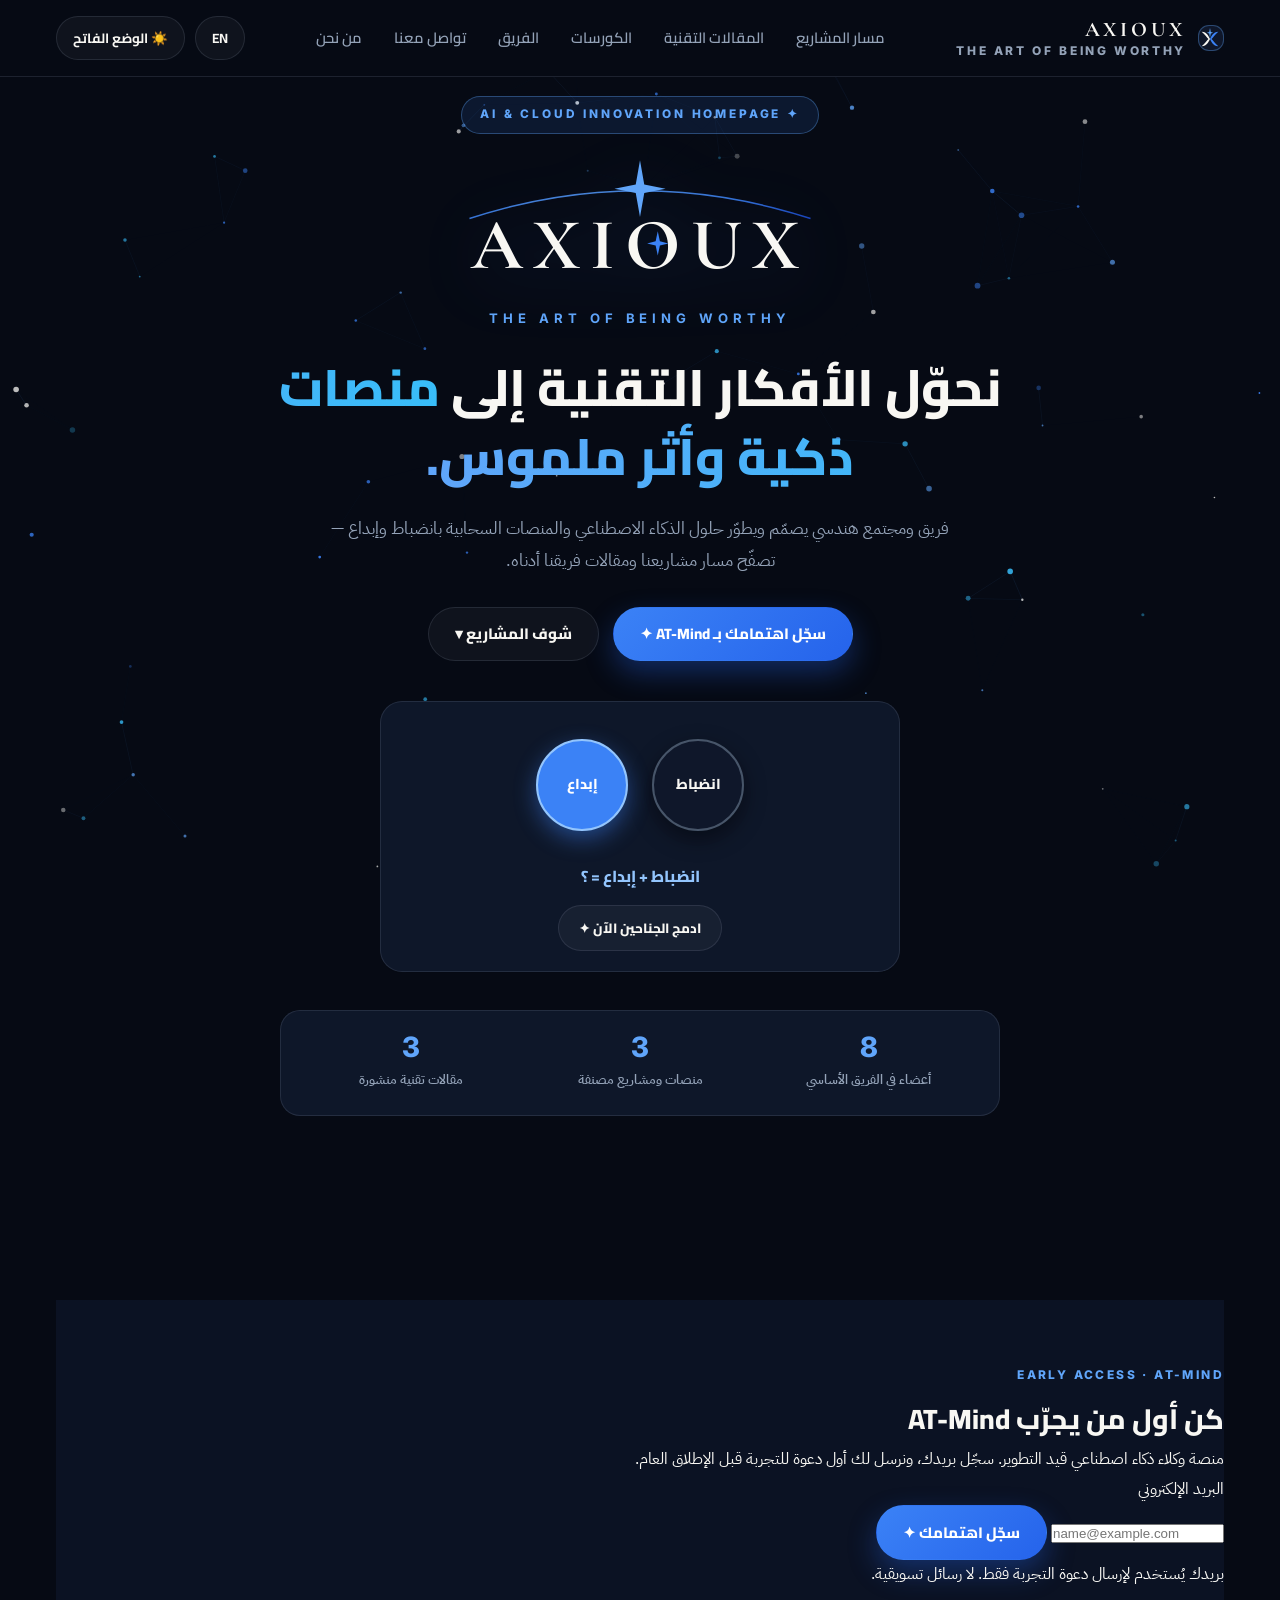
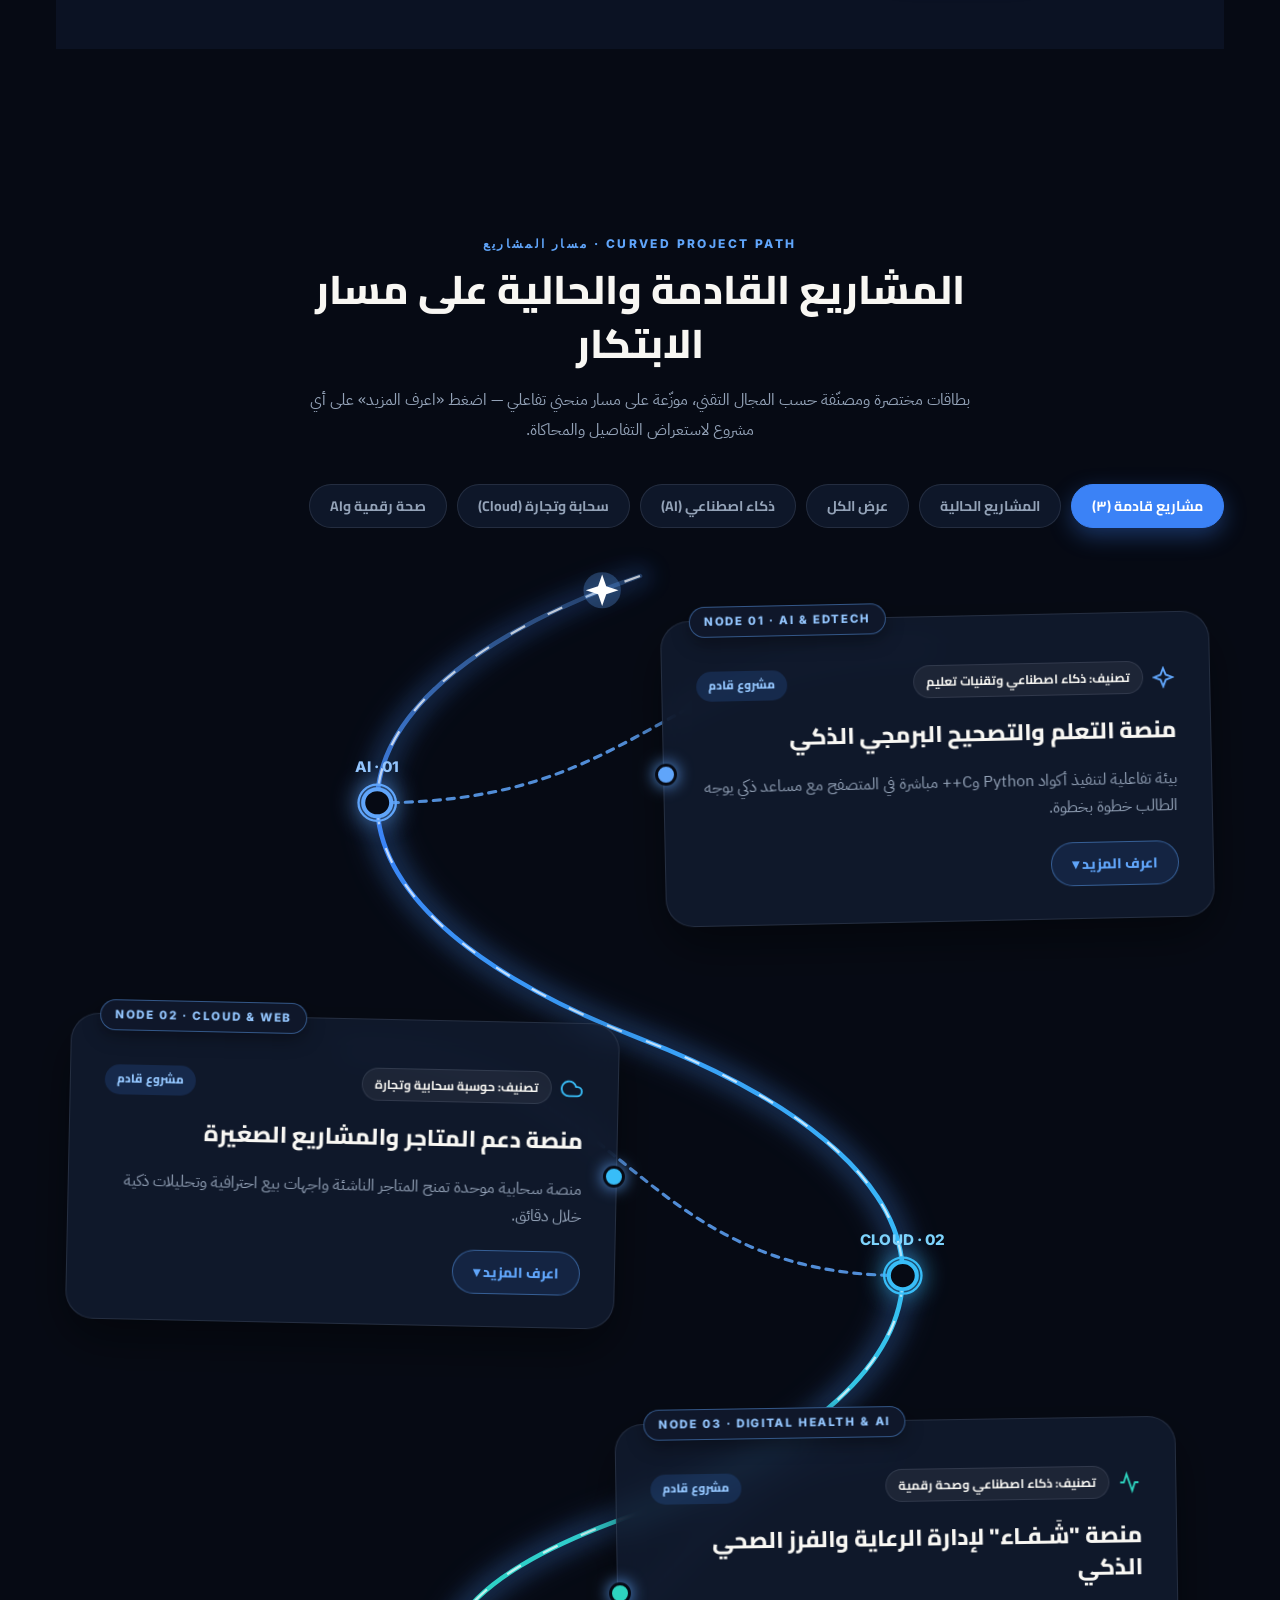
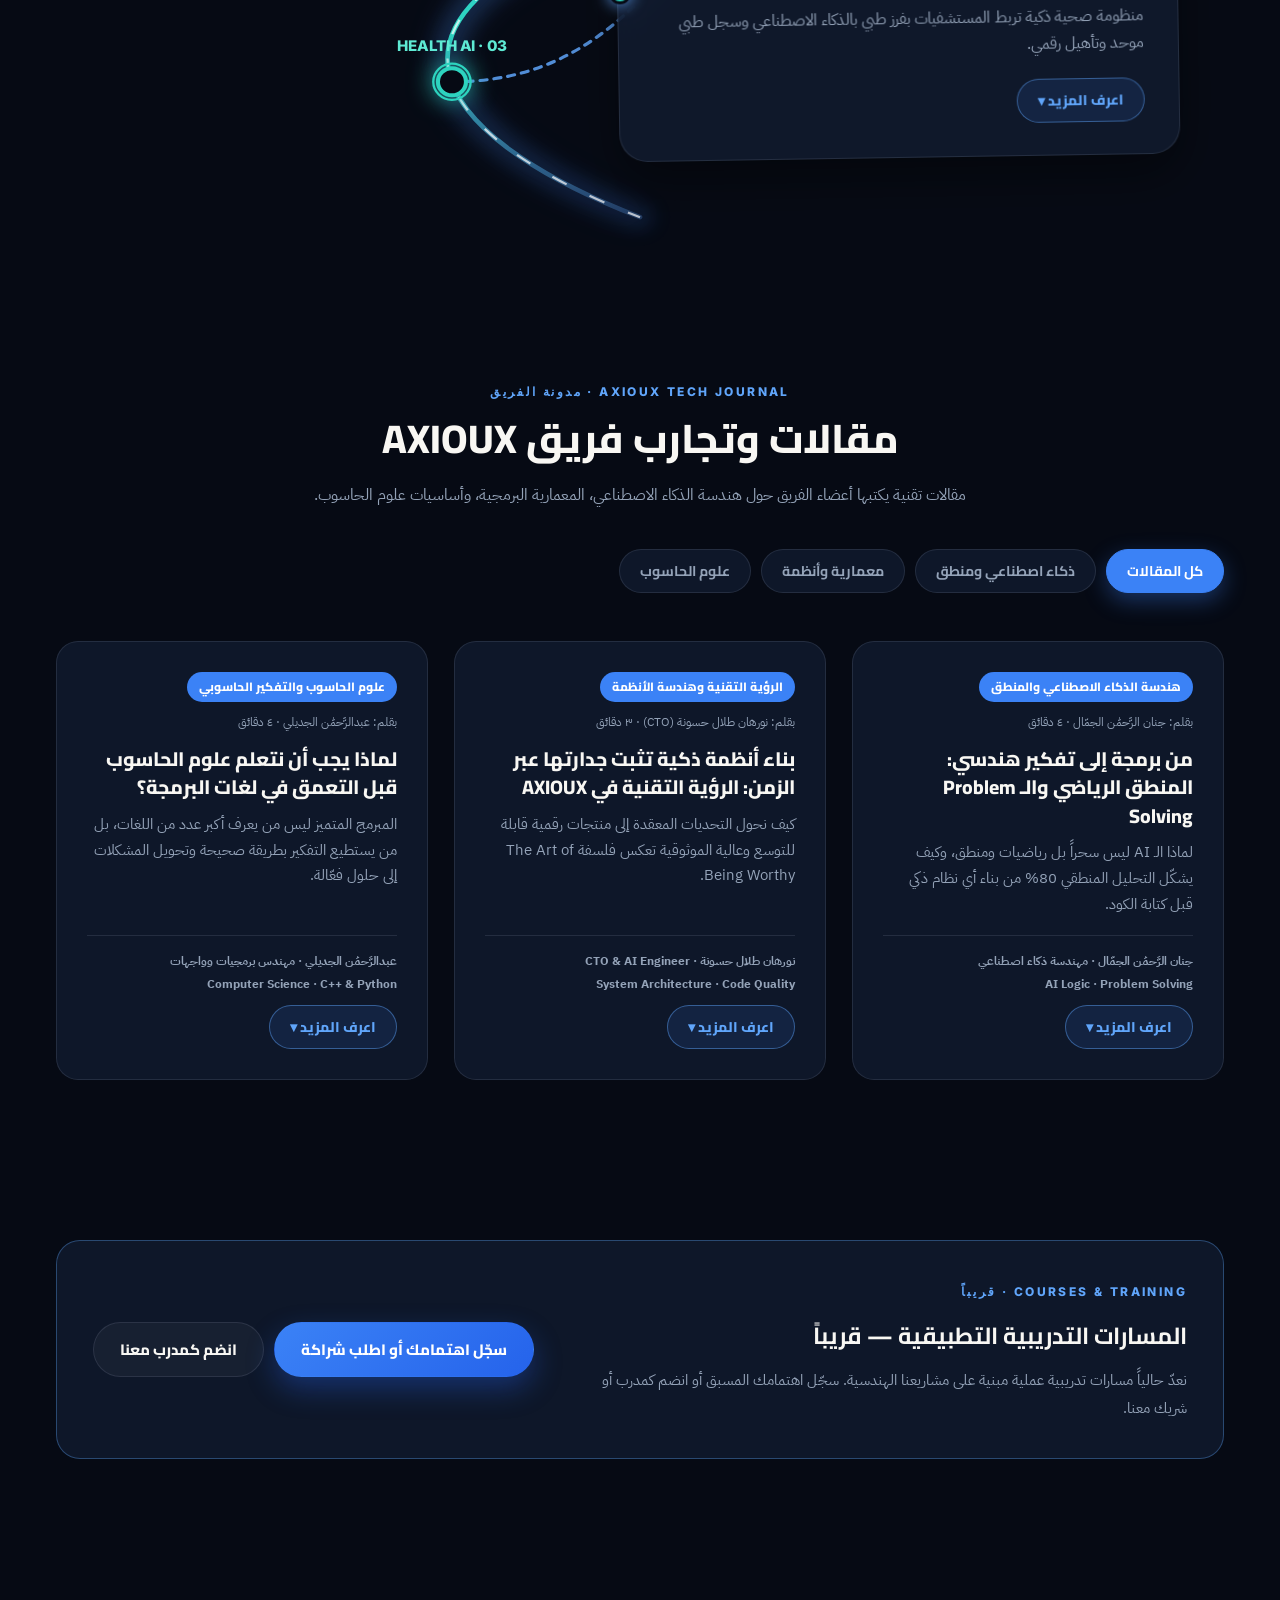
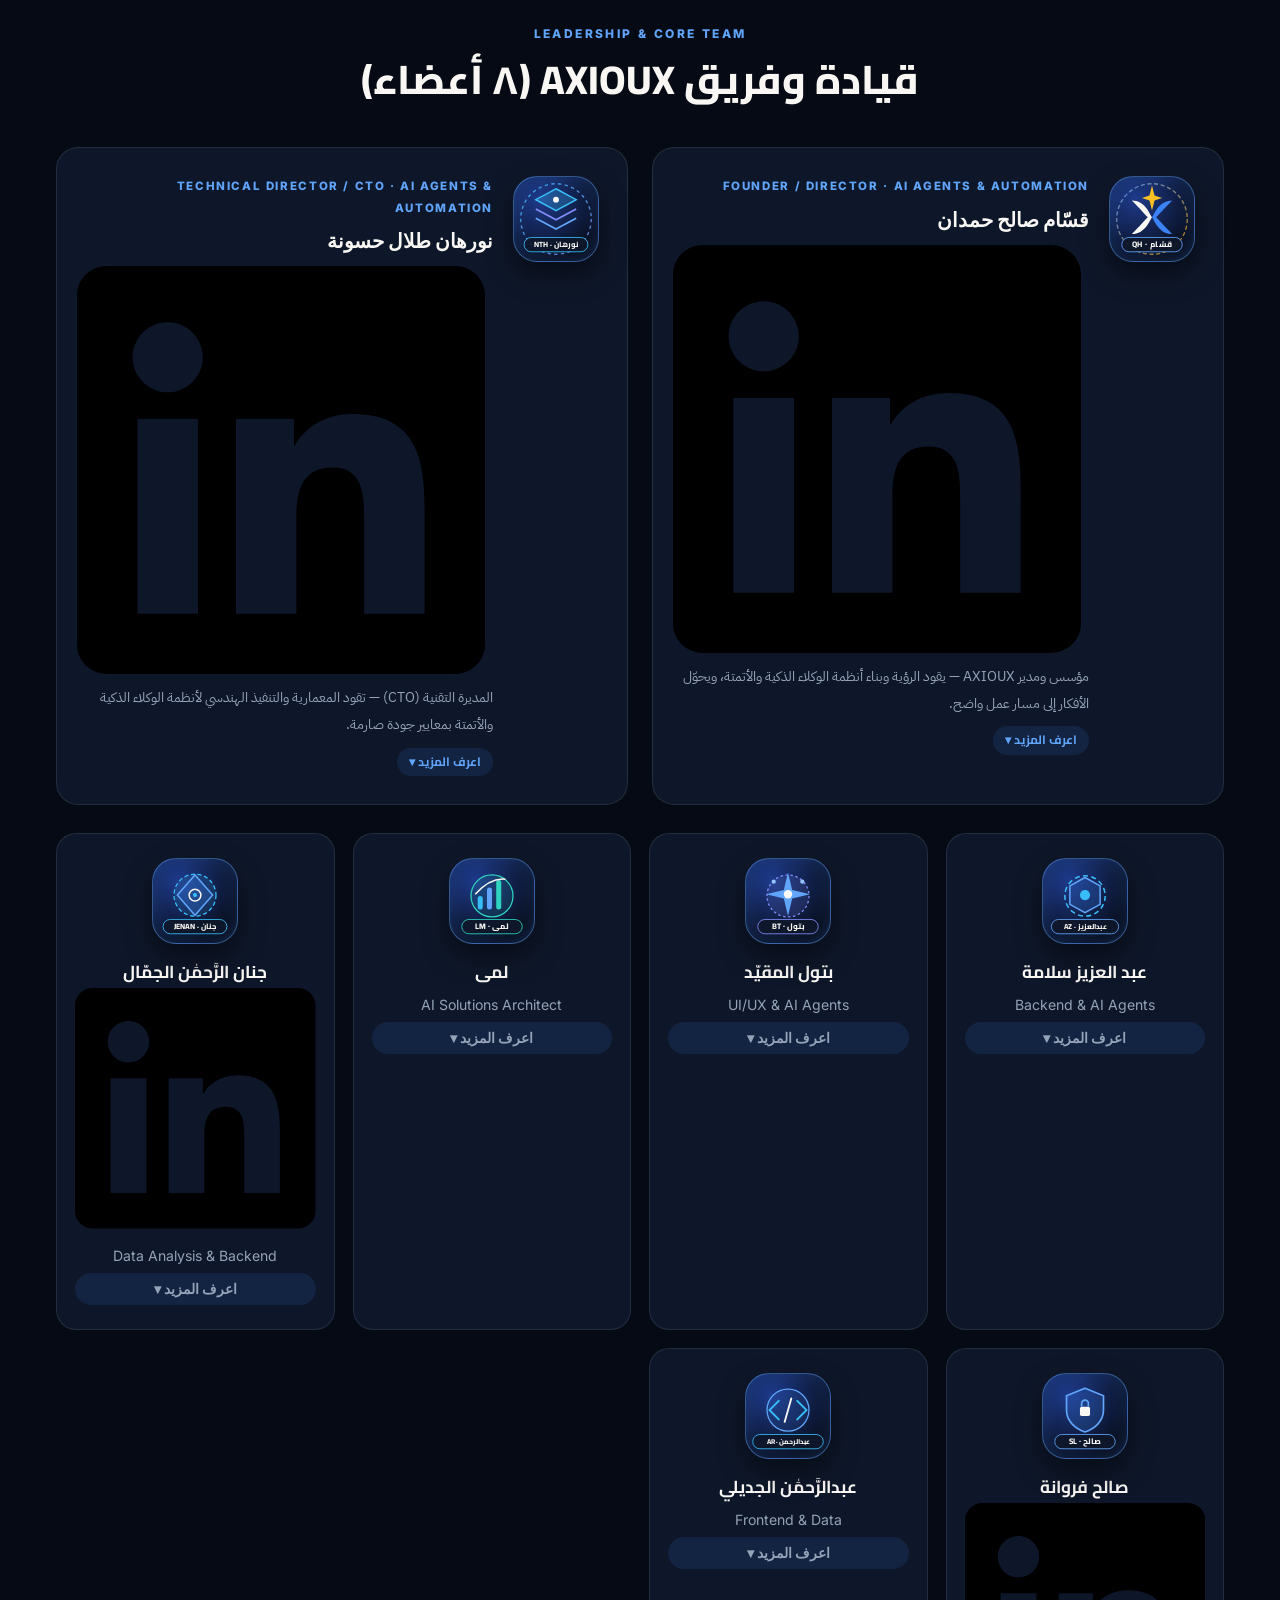
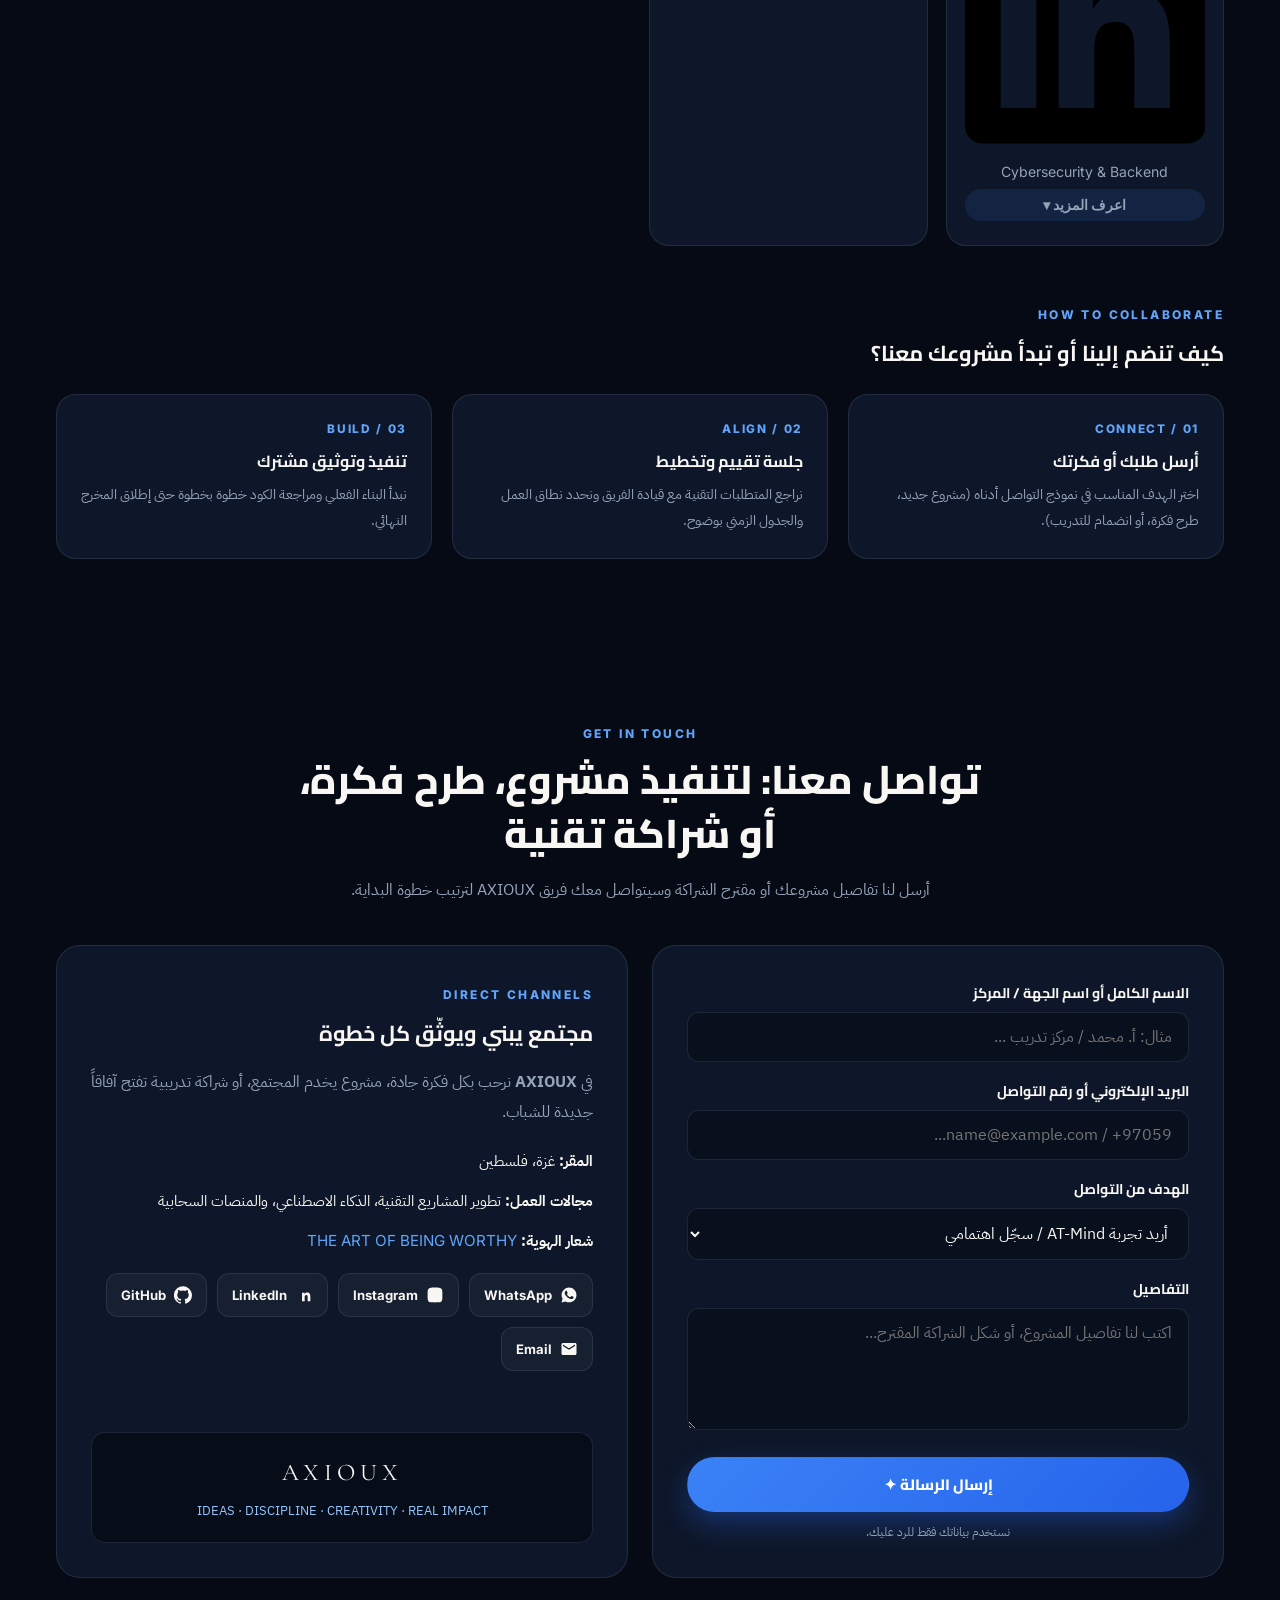
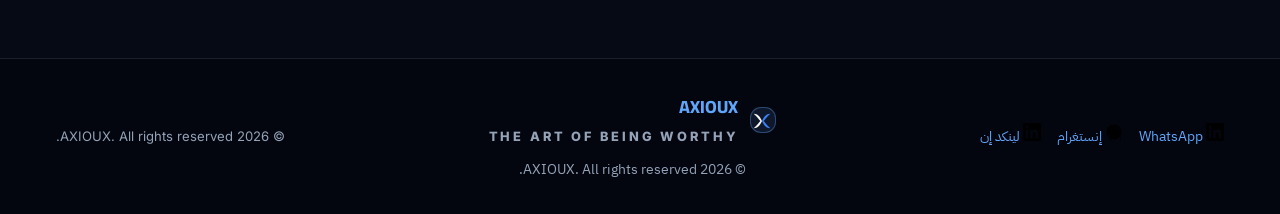
==== commit 80d9fe87: "Add files via upload" ====
--- a/index.html
+++ b/index.html
@@ -53,7 +53,7 @@
 <link rel="preconnect" href="https://fonts.gstatic.com" crossorigin>
 <link href="https://fonts.googleapis.com/css2?family=Cairo:wght@600;700;800&family=Cormorant+Garamond:wght@600;700&family=IBM+Plex+Sans+Arabic:wght@400;600;700&family=Inter:wght@400;600;700;800&display=swap" rel="stylesheet">
 <noscript><style>#introSplash { display: none !important; }</style></noscript>
-<link rel="stylesheet" href="styles.css?v=2">
+<link rel="stylesheet" href="styles.css?v=3">
 </head>
 <body>
 <a href="#top" class="skip-link" data-i18n="skip_to_content">تخطي إلى المحتوى الرئيسي</a>
@@ -928,6 +928,6 @@
   </div>
 </div>
 
-<script src="app.js?v=2"></script>
+<script src="app.js?v=3"></script>
 </body>
 </html>
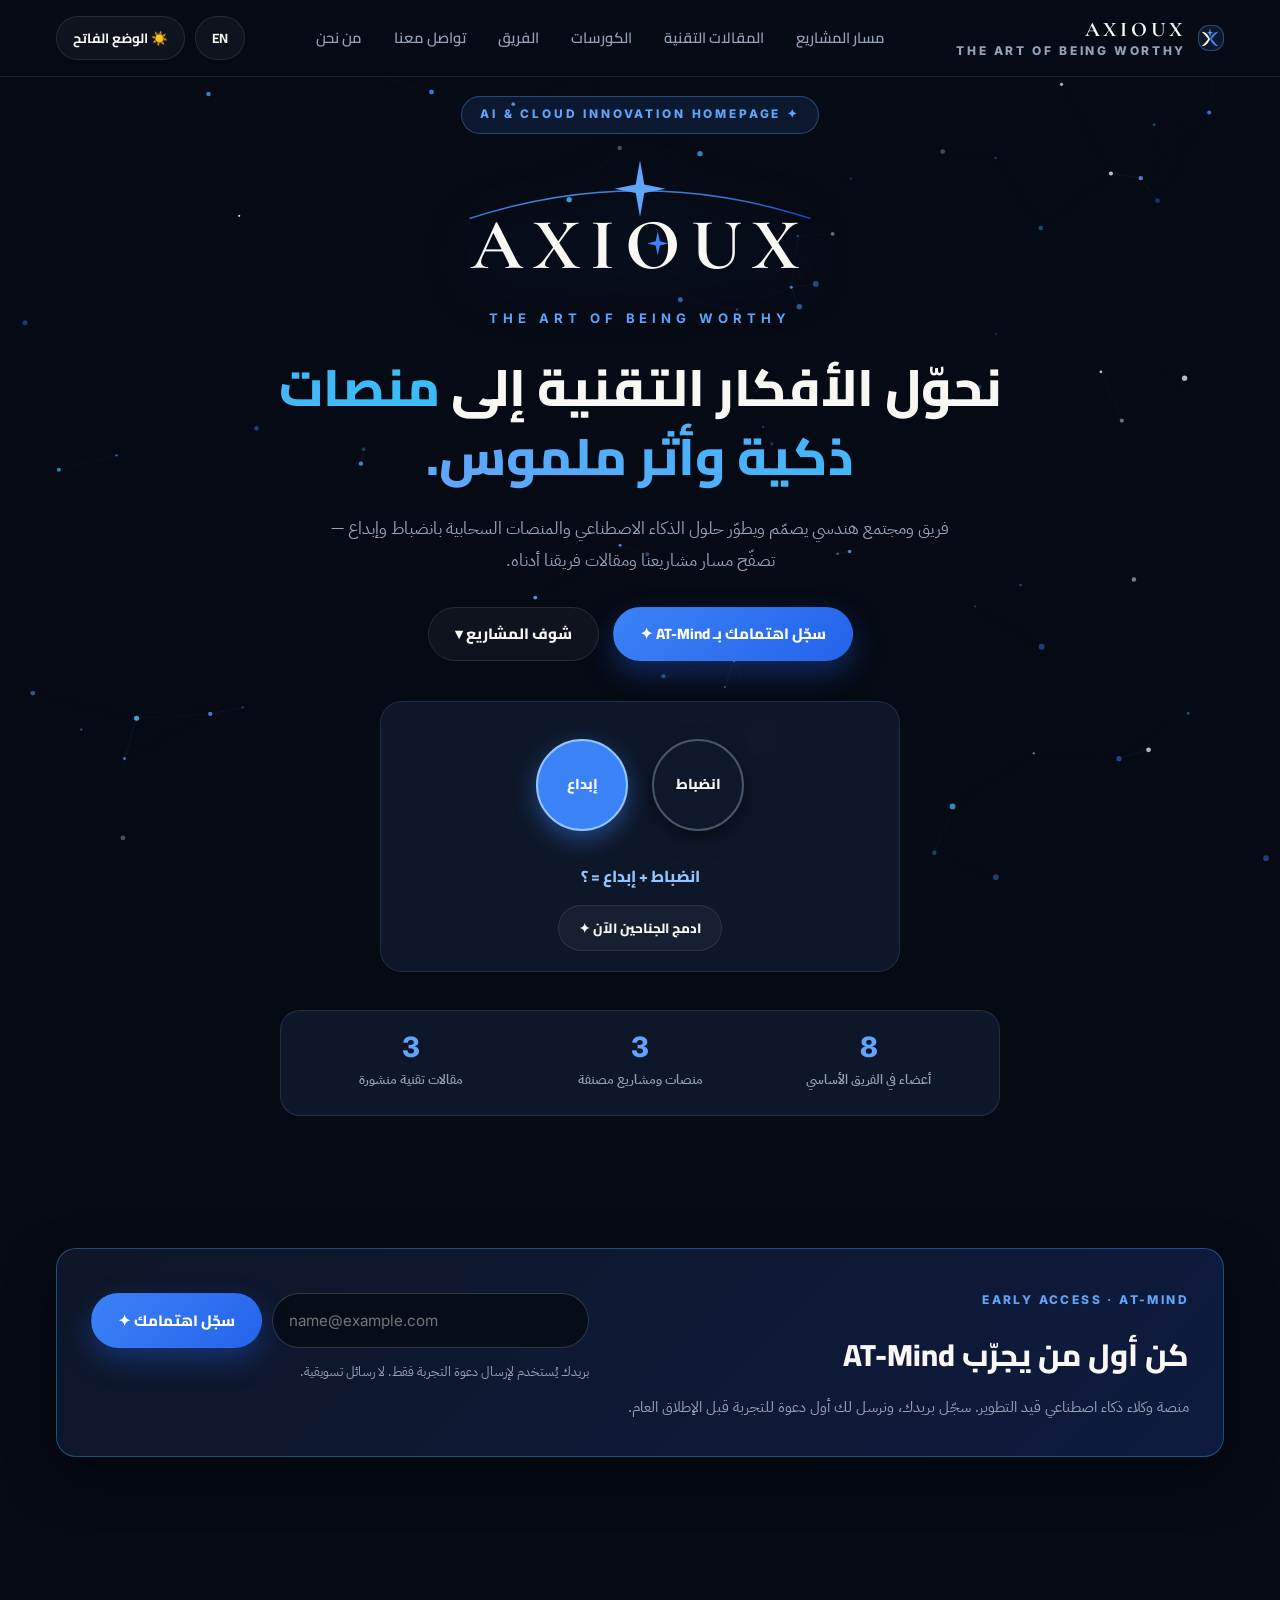
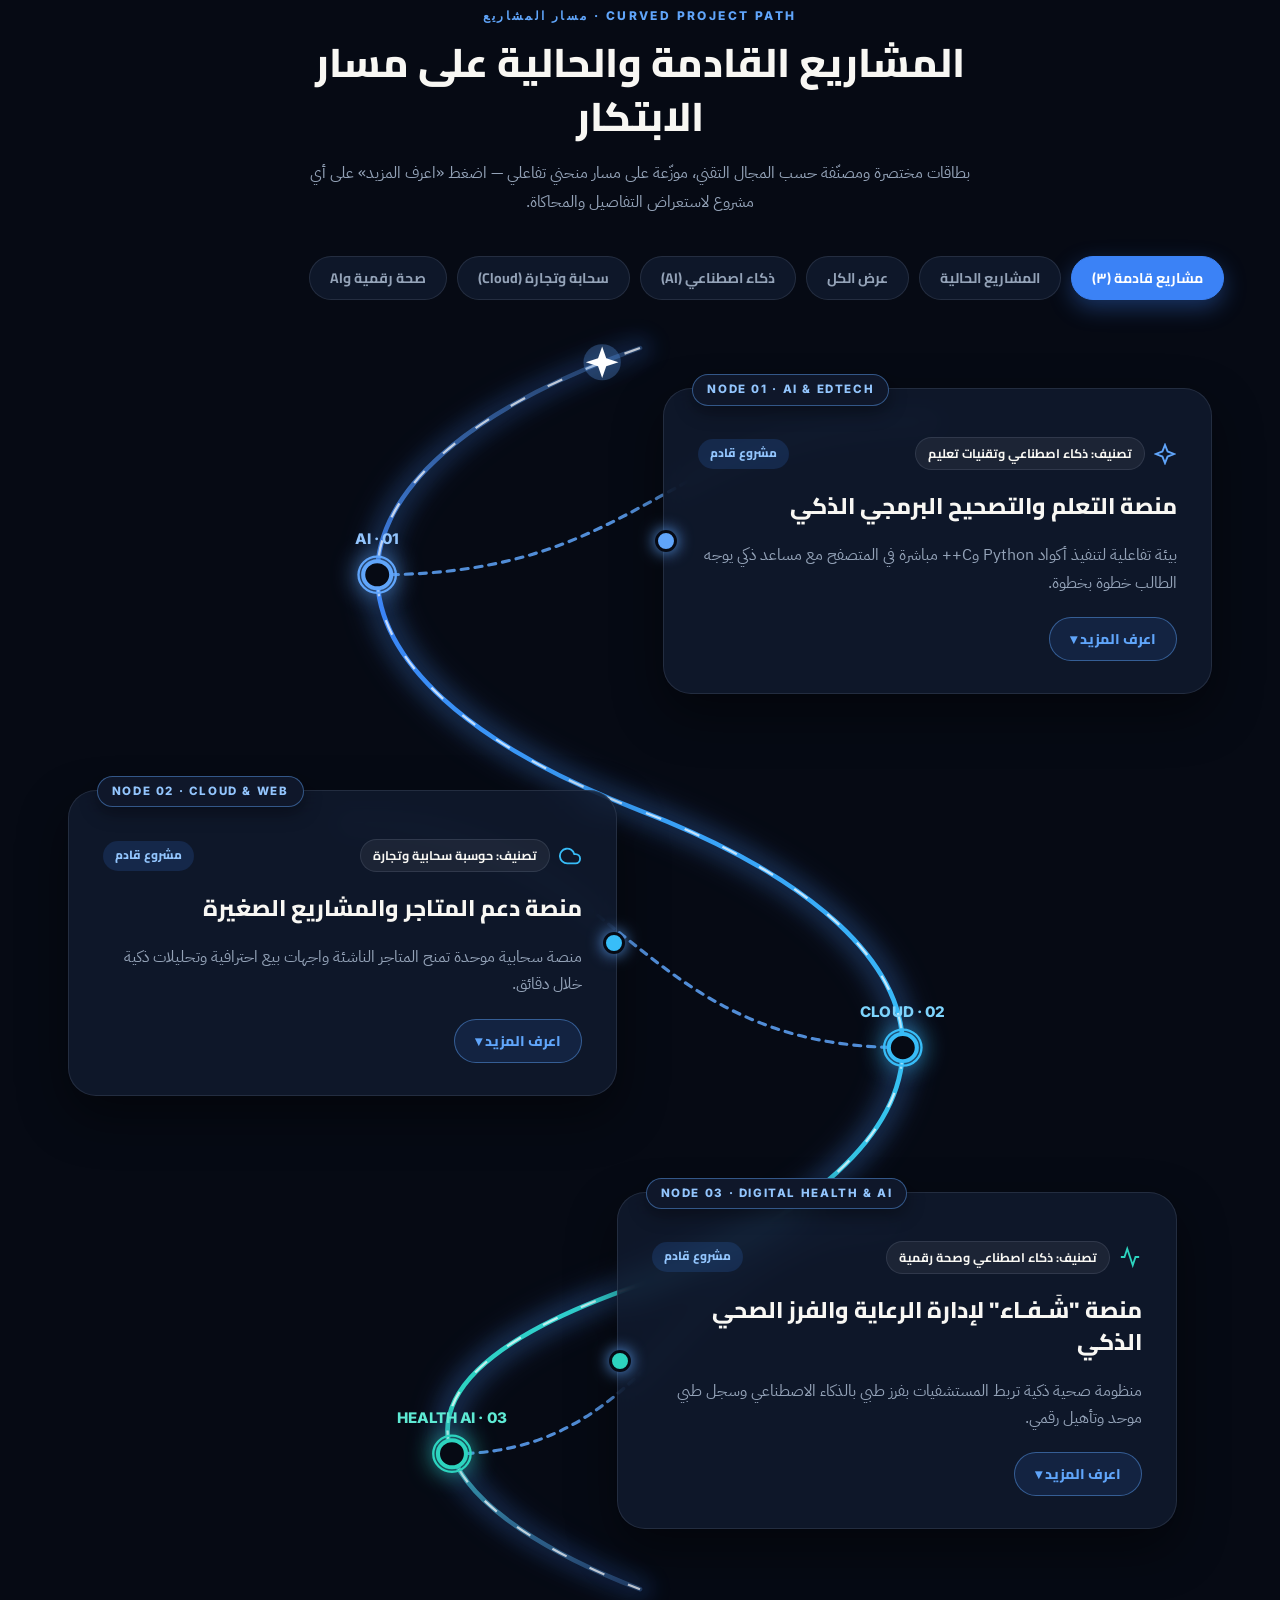
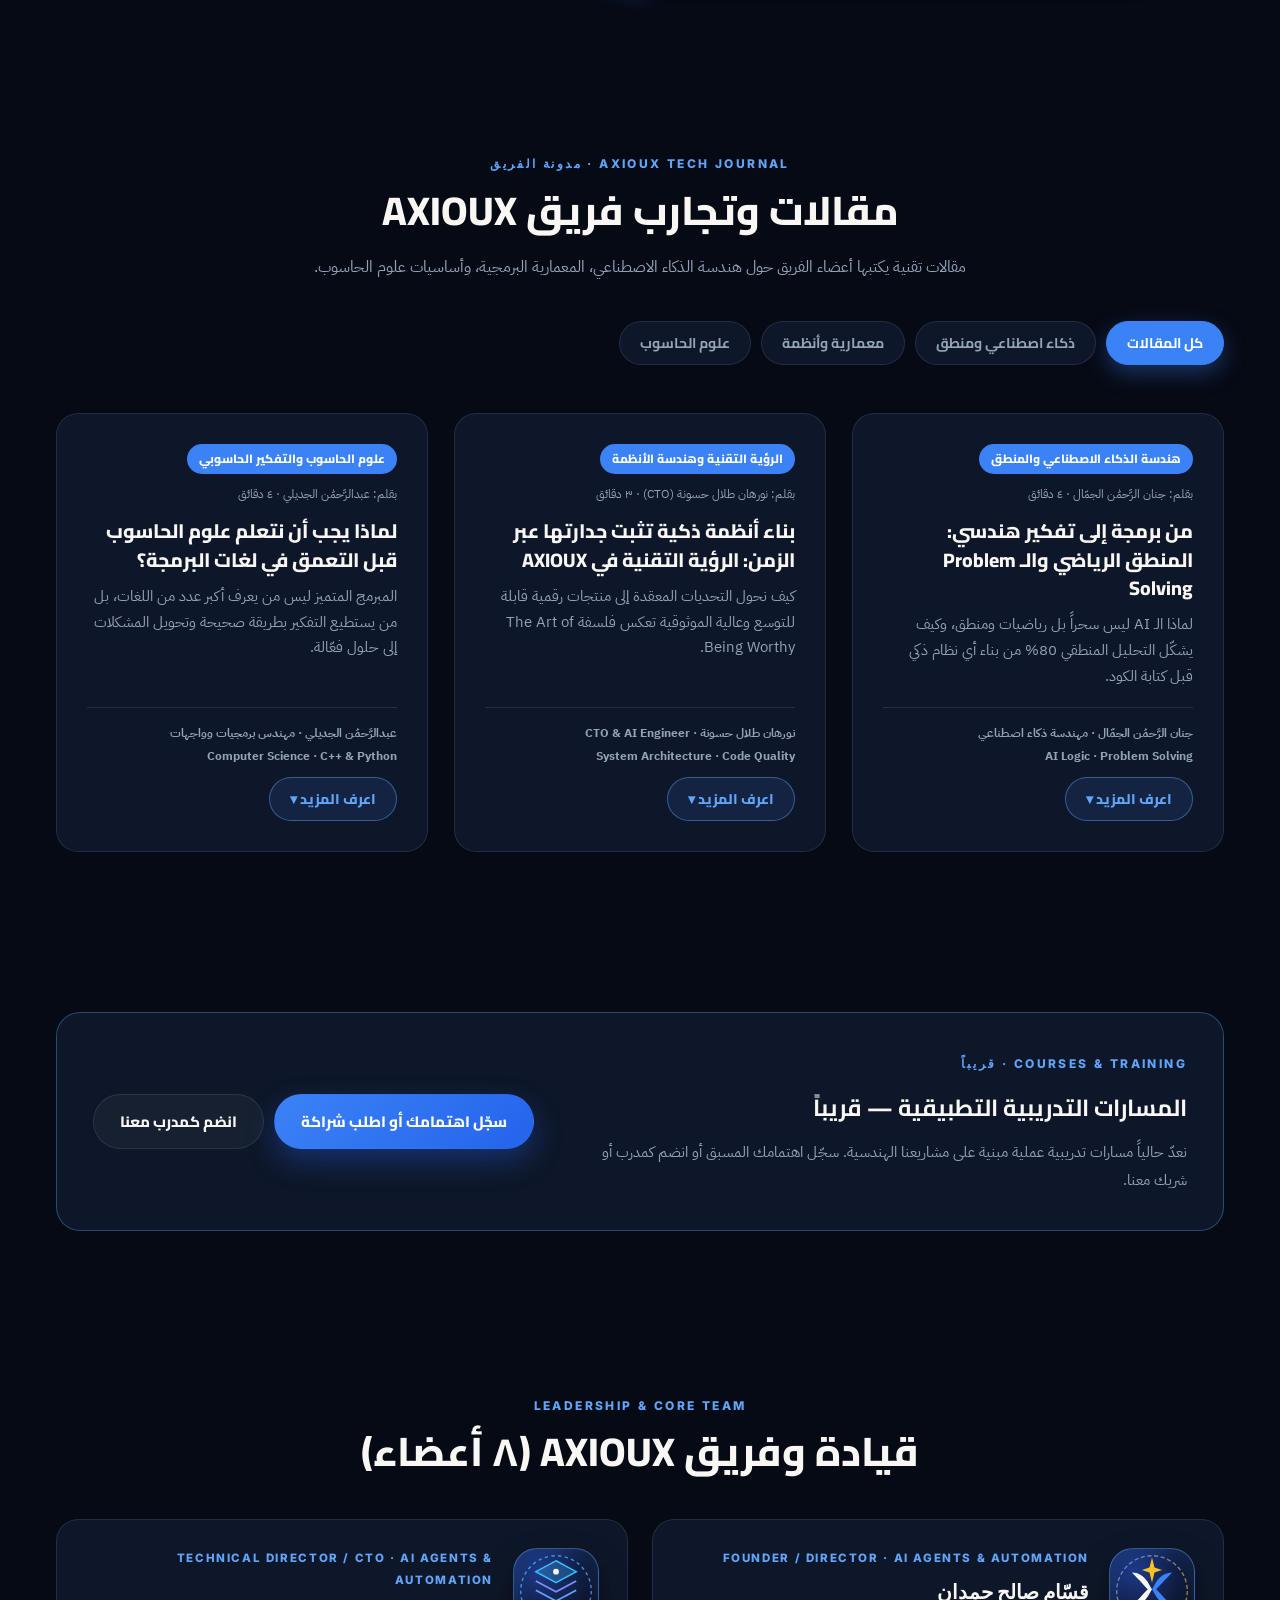
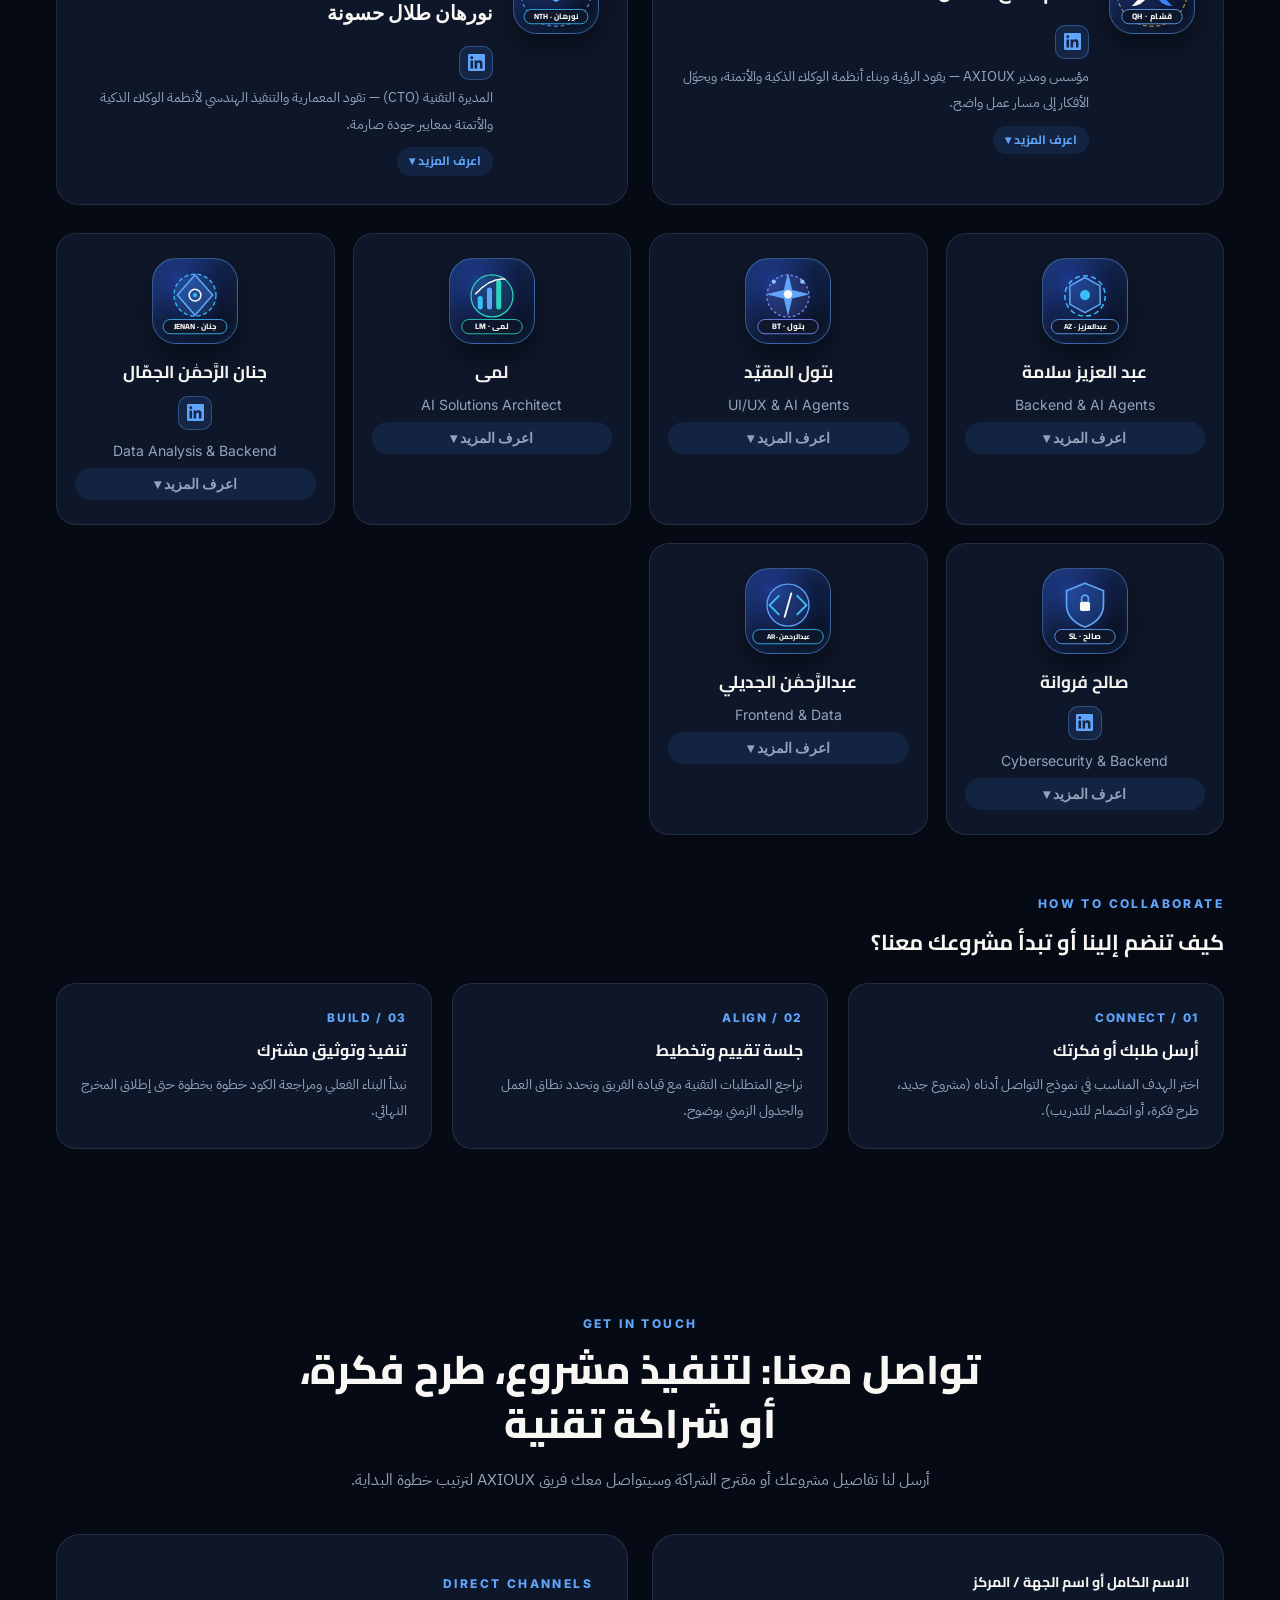
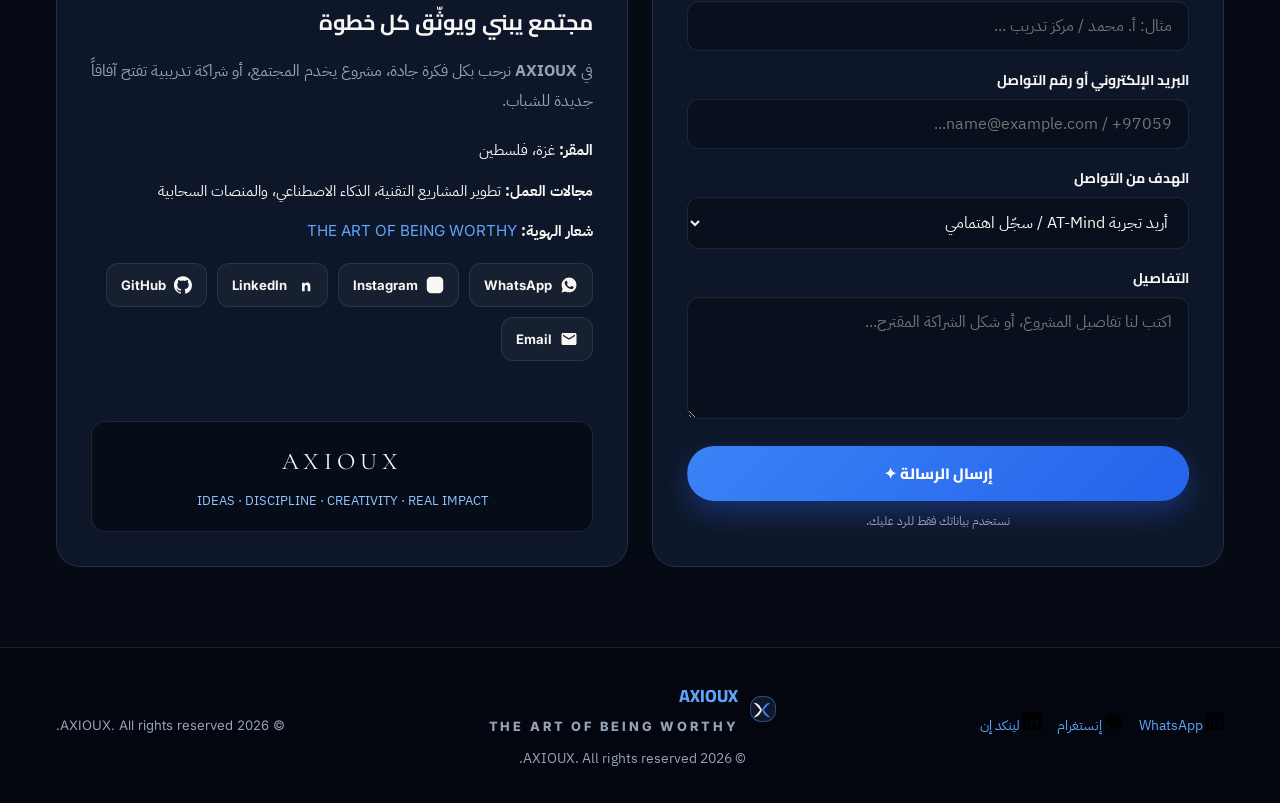
==== commit 2a8ed402: "Add files via upload" ====
--- a/index.html
+++ b/index.html
@@ -53,7 +53,7 @@
 <link rel="preconnect" href="https://fonts.gstatic.com" crossorigin>
 <link href="https://fonts.googleapis.com/css2?family=Cairo:wght@600;700;800&family=Cormorant+Garamond:wght@600;700&family=IBM+Plex+Sans+Arabic:wght@400;600;700&family=Inter:wght@400;600;700;800&display=swap" rel="stylesheet">
 <noscript><style>#introSplash { display: none !important; }</style></noscript>
-<link rel="stylesheet" href="styles.css?v=3">
+<link rel="stylesheet" href="styles.css?v=4">
 </head>
 <body>
 <a href="#top" class="skip-link" data-i18n="skip_to_content">تخطي إلى المحتوى الرئيسي</a>
@@ -928,6 +928,6 @@
   </div>
 </div>
 
-<script src="app.js?v=3"></script>
+<script src="app.js?v=4"></script>
 </body>
 </html>
--- a/styles.css
+++ b/styles.css
@@ -2517,3 +2517,163 @@
     .brand-sub { display: none; }
     .lang-btn, .mode-btn { padding: 6px 10px; font-size: 0.75rem; }
   }
+
+
+/* =========================================================================
+   PRODUCTION VISUAL FIXES (LinkedIn Icons, Project Cards, Early Access, Icons)
+   ========================================================================= */
+
+/* 1. Accessibility & Screen-Reader Only */
+.sr-only {
+  position: absolute !important;
+  width: 1px !important;
+  height: 1px !important;
+  padding: 0 !important;
+  margin: -1px !important;
+  overflow: hidden !important;
+  clip: rect(0, 0, 0, 0) !important;
+  white-space: nowrap !important;
+  border: 0 !important;
+}
+
+/* 2. Fix Giant LinkedIn SVGs inside Leader & Member Cards */
+.leader-linkedin,
+.member-linkedin {
+  display: inline-flex !important;
+  align-items: center !important;
+  justify-content: center !important;
+  gap: 6px !important;
+  width: 34px !important;
+  height: 34px !important;
+  padding: 0 !important;
+  margin: 8px 0 4px !important;
+  border-radius: 10px !important;
+  background: rgba(59, 130, 246, 0.14) !important;
+  border: 1px solid rgba(96, 165, 250, 0.35) !important;
+  color: var(--blue-light) !important;
+  text-decoration: none !important;
+  transition: transform 0.2s ease, background 0.2s ease, color 0.2s ease !important;
+}
+.leader-linkedin:hover,
+.member-linkedin:hover {
+  background: var(--blue) !important;
+  color: #FFFFFF !important;
+  transform: translateY(-2px) !important;
+}
+.leader-linkedin svg,
+.member-linkedin svg {
+  width: 17px !important;
+  height: 17px !important;
+  max-width: 17px !important;
+  max-height: 17px !important;
+  display: block !important;
+  fill: currentColor !important;
+}
+body.ivory-mode .leader-linkedin,
+body.ivory-mode .member-linkedin {
+  background: rgba(37, 99, 235, 0.08) !important;
+  color: #1D4ED8 !important;
+  border-color: rgba(37, 99, 235, 0.28) !important;
+}
+
+/* 3. Ensure Curved Project Cards Are Always Visible (never stuck at opacity: 0) */
+.project-card {
+  opacity: 1 !important;
+  transform: translateY(0) !important;
+}
+
+/* 4. Polished AT-Mind Early Access Band & Email Input */
+.early-access-section {
+  padding: 28px 0 44px !important;
+  position: relative;
+  z-index: 2;
+}
+.early-access-band {
+  background: linear-gradient(135deg, rgba(15, 23, 42, 0.94), rgba(30, 58, 138, 0.36)) !important;
+  border: 1px solid rgba(56, 189, 248, 0.35) !important;
+  border-radius: var(--radius) !important;
+  padding: 36px 34px !important;
+  display: grid !important;
+  grid-template-columns: 1.15fr 1fr !important;
+  gap: 28px !important;
+  align-items: center !important;
+  text-align: start !important;
+  box-shadow: 0 20px 50px rgba(0, 0, 0, 0.35) !important;
+}
+body.ivory-mode .early-access-band {
+  background: linear-gradient(135deg, #FFFFFF, #EFF6FF) !important;
+  border-color: rgba(37, 99, 235, 0.25) !important;
+  box-shadow: 0 16px 40px rgba(15, 23, 42, 0.08) !important;
+}
+.ea-copy h2 {
+  font-family: var(--arabic-head) !important;
+  font-size: clamp(1.45rem, 2.4vw, 1.95rem) !important;
+  font-weight: 800 !important;
+  margin: 8px 0 10px !important;
+  color: var(--text-main) !important;
+}
+.ea-copy p {
+  color: var(--text-muted) !important;
+  font-size: 0.96rem !important;
+  line-height: 1.75 !important;
+  margin: 0 !important;
+}
+.ea-form {
+  display: flex !important;
+  flex-direction: column !important;
+  gap: 10px !important;
+}
+.ea-row {
+  display: flex !important;
+  gap: 10px !important;
+  flex-wrap: wrap !important;
+  align-items: stretch !important;
+}
+.ea-row input[type="email"] {
+  flex: 1 1 220px !important;
+  padding: 13px 16px !important;
+  border-radius: 999px !important;
+  border: 1px solid rgba(148, 163, 184, 0.28) !important;
+  background: rgba(6, 10, 20, 0.8) !important;
+  color: #F8F7F3 !important;
+  font-family: var(--latin) !important;
+  font-size: 0.95rem !important;
+  min-height: 48px !important;
+}
+body.ivory-mode .ea-row input[type="email"] {
+  background: #FFFFFF !important;
+  color: #0F172A !important;
+  border-color: rgba(15, 23, 42, 0.22) !important;
+}
+.ea-row input[type="email"]:focus {
+  outline: none !important;
+  border-color: var(--cyan) !important;
+  box-shadow: 0 0 0 3px rgba(56, 189, 248, 0.25) !important;
+}
+.ea-privacy {
+  font-size: 0.82rem !important;
+  color: var(--text-muted) !important;
+  margin: 2px 0 0 !important;
+}
+.ea-msg {
+  font-size: 0.9rem !important;
+  font-weight: 600 !important;
+  min-height: 1.2em;
+  color: var(--cyan) !important;
+}
+@media (max-width: 820px) {
+  .early-access-band {
+    grid-template-columns: 1fr !important;
+    padding: 26px 20px !important;
+  }
+}
+
+/* 5. Fix Direct Channel & Footer SVG Icon Sizing */
+.channel-btn svg,
+.social-link svg {
+  width: 18px !important;
+  height: 18px !important;
+  flex-shrink: 0 !important;
+}
+
+.channel-btn svg[fill="none"], .social-link svg[fill="none"] { fill: none !important; stroke: currentColor !important; }
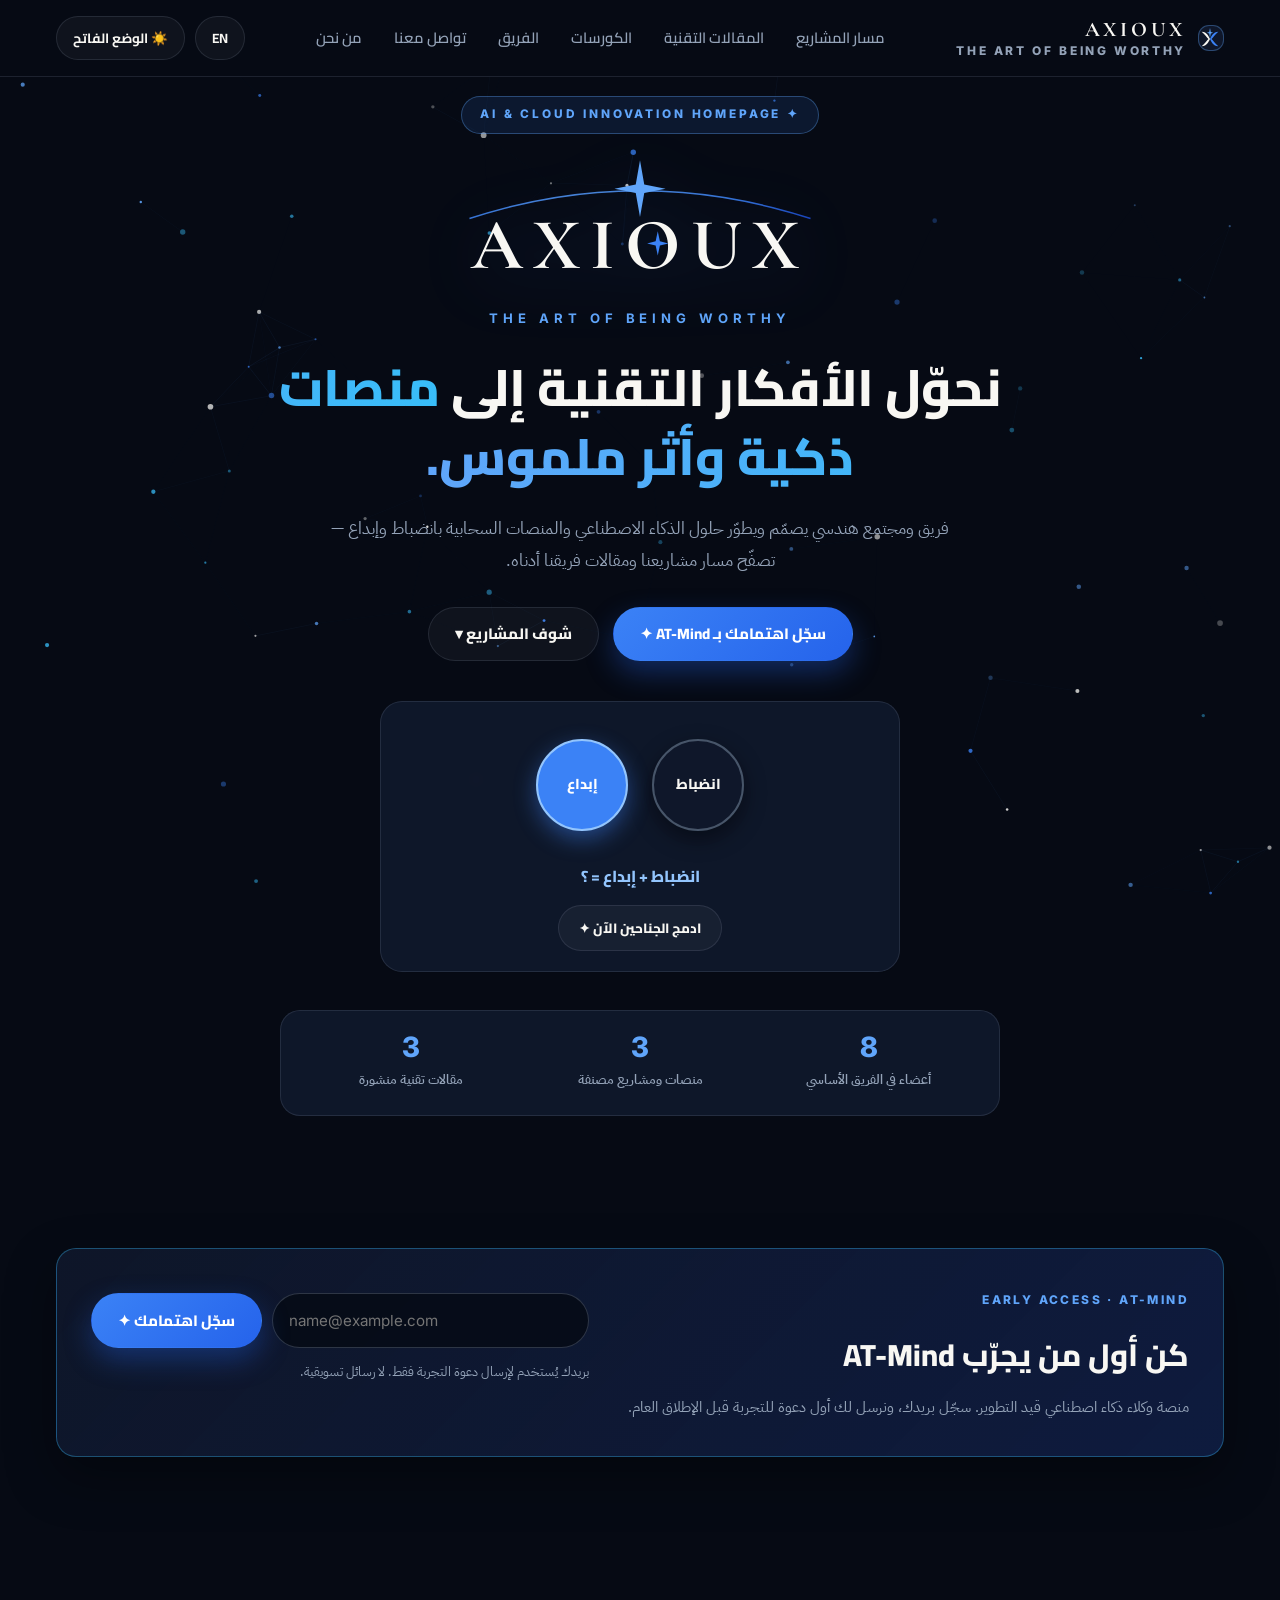
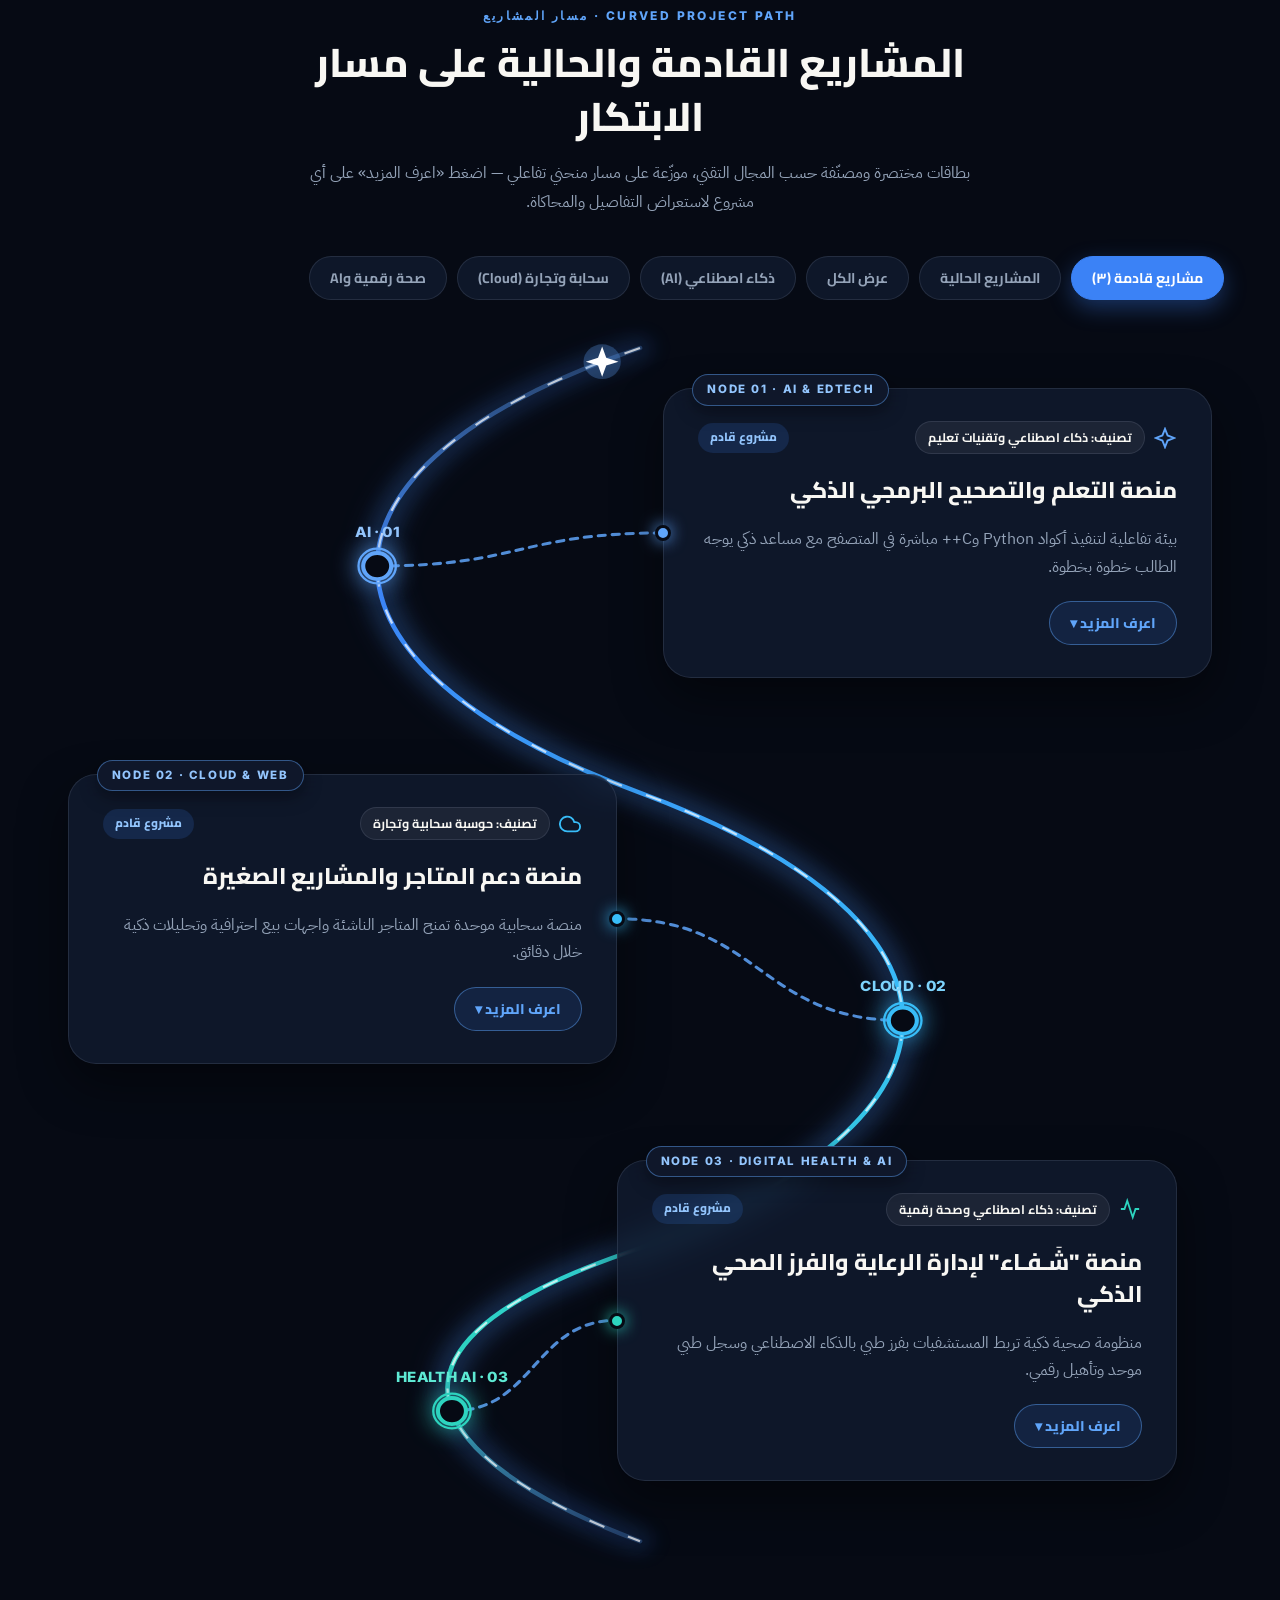
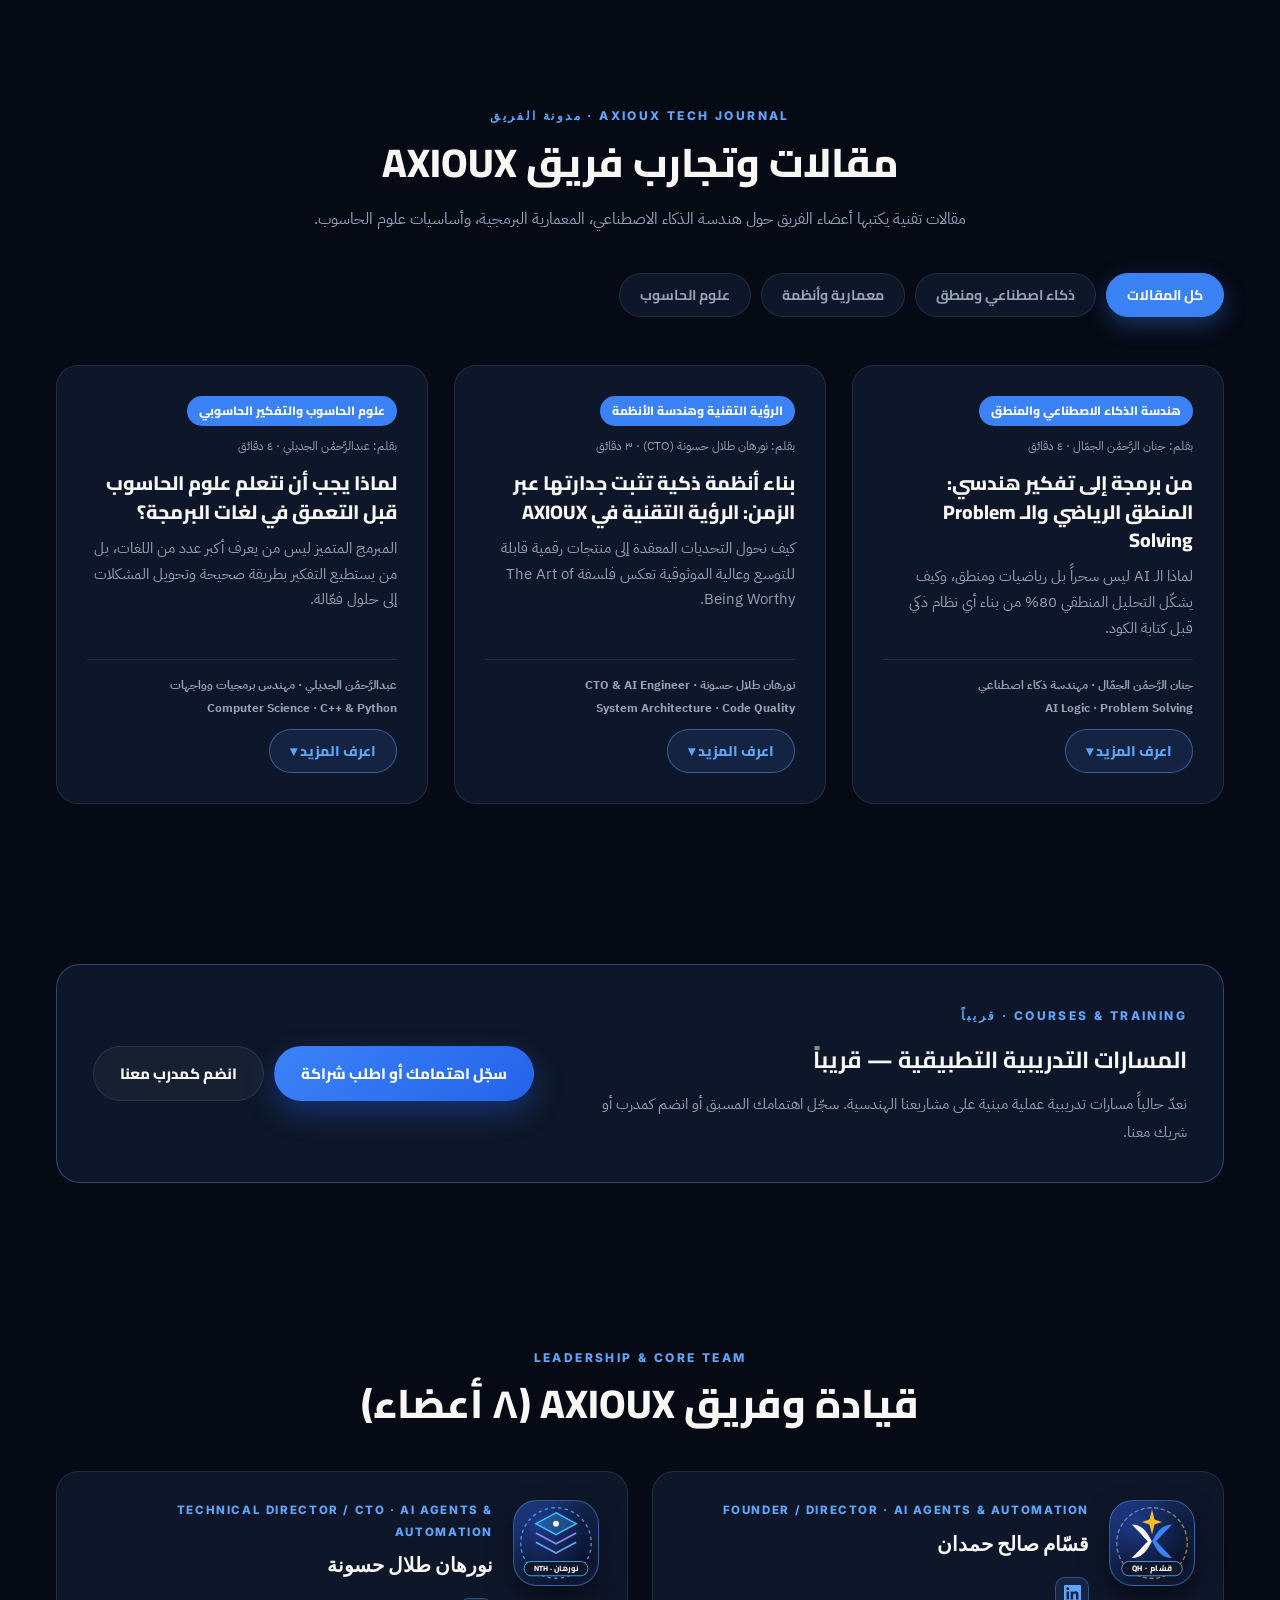
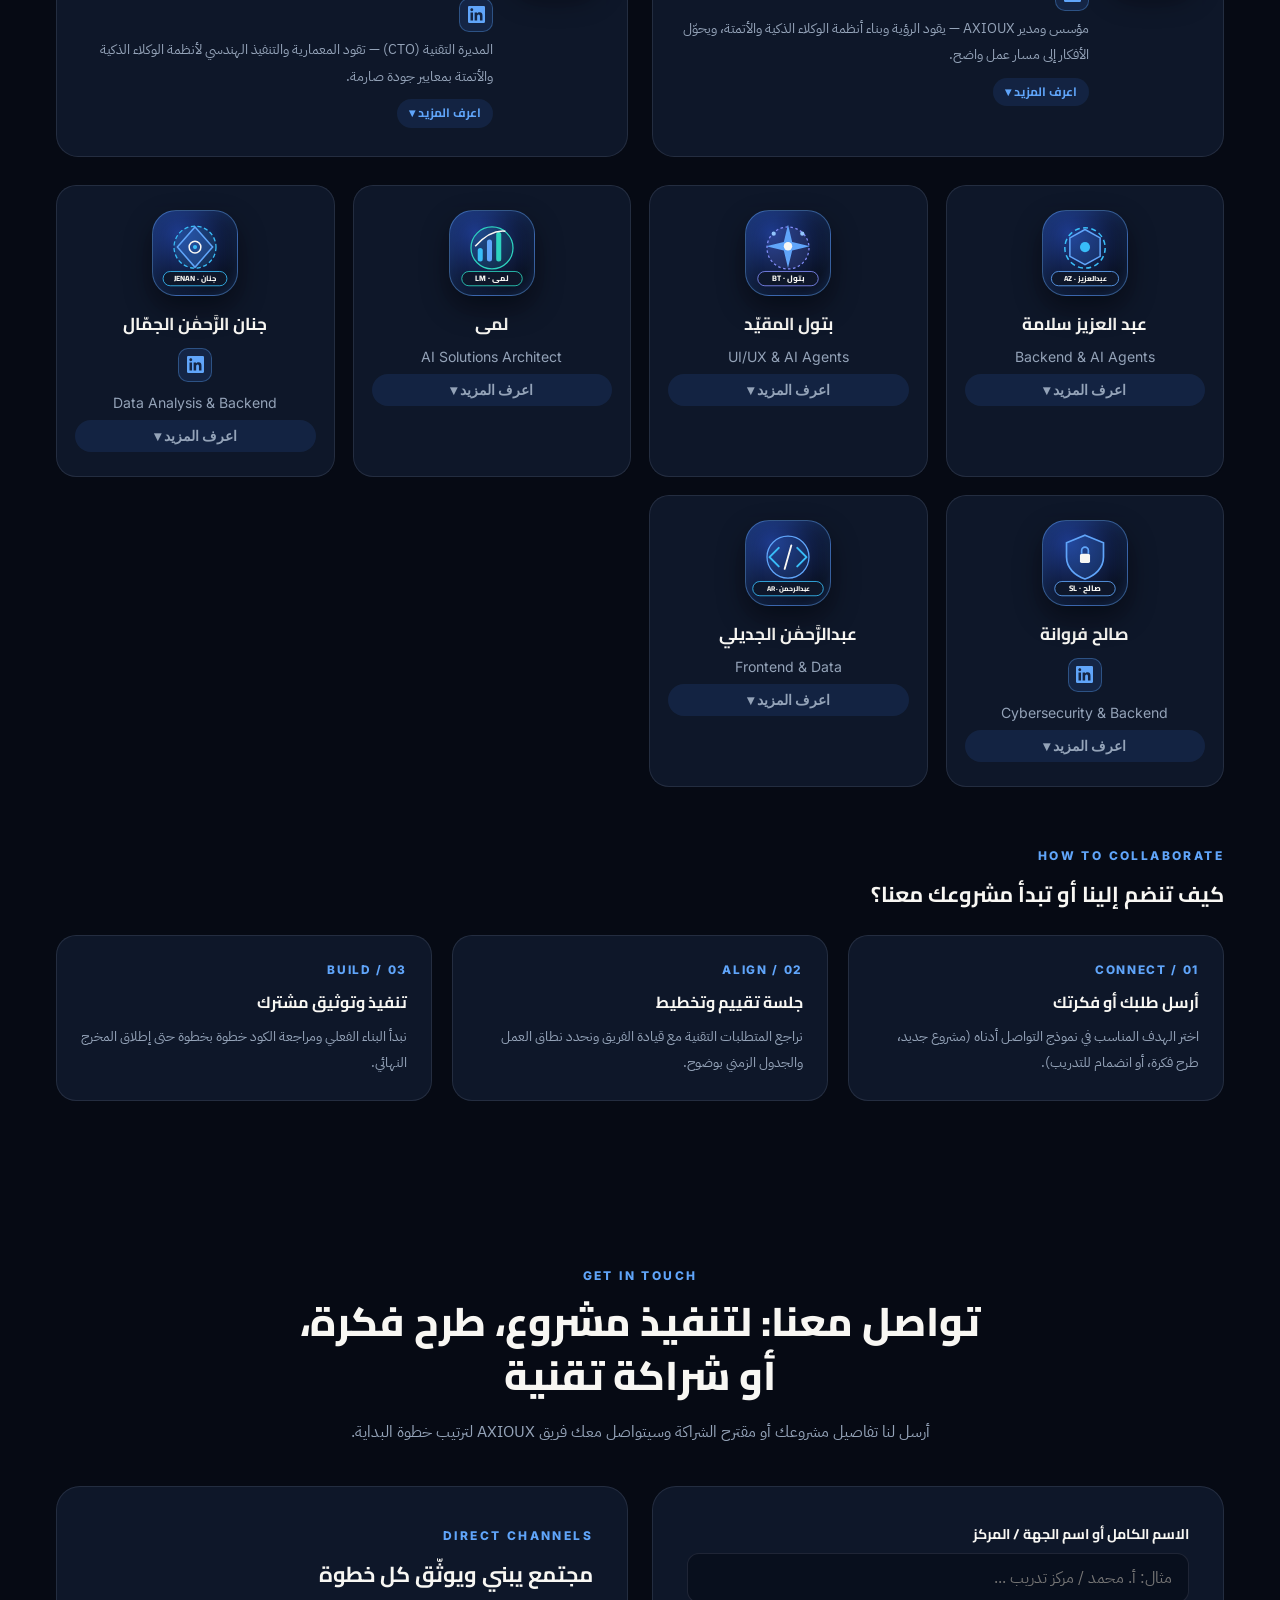
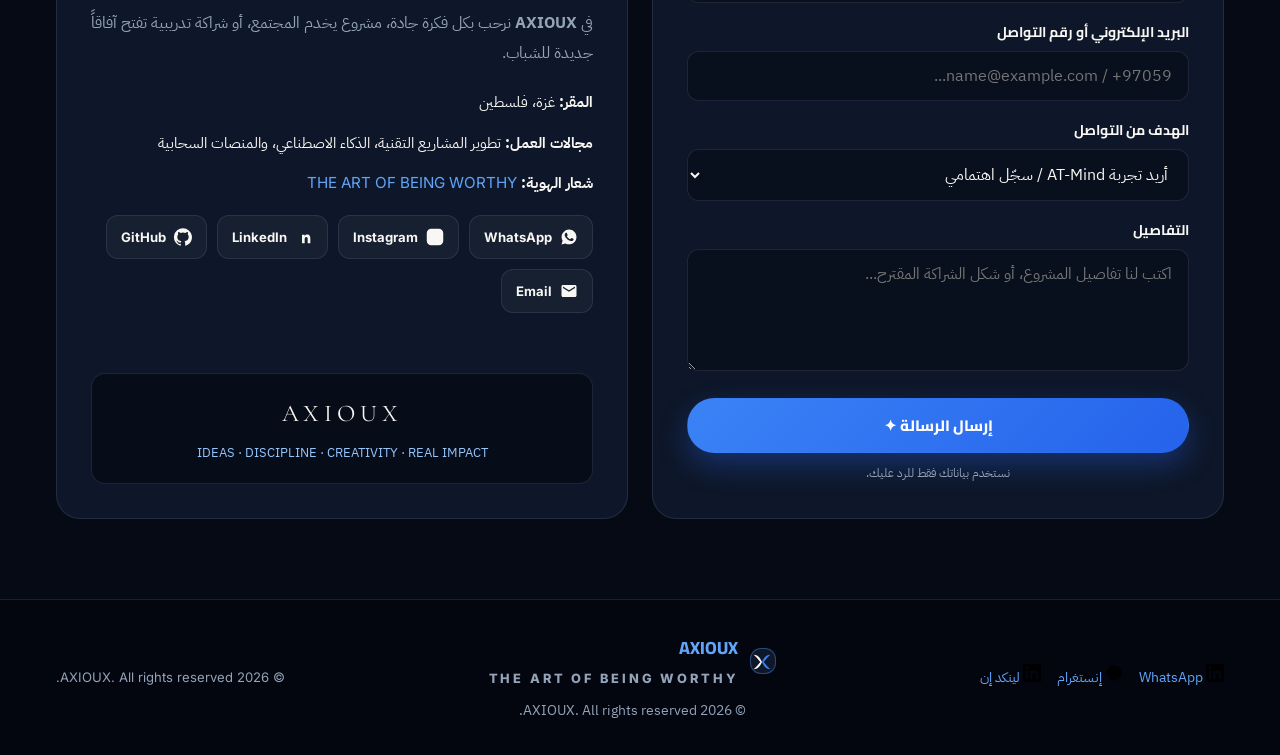
==== commit b730f190: "Add files via upload" ====
--- a/index.html
+++ b/index.html
@@ -53,7 +53,7 @@
 <link rel="preconnect" href="https://fonts.gstatic.com" crossorigin>
 <link href="https://fonts.googleapis.com/css2?family=Cairo:wght@600;700;800&family=Cormorant+Garamond:wght@600;700&family=IBM+Plex+Sans+Arabic:wght@400;600;700&family=Inter:wght@400;600;700;800&display=swap" rel="stylesheet">
 <noscript><style>#introSplash { display: none !important; }</style></noscript>
-<link rel="stylesheet" href="styles.css?v=4">
+<link rel="stylesheet" href="styles.css?v=5">
 </head>
 <body>
 <a href="#top" class="skip-link" data-i18n="skip_to_content">تخطي إلى المحتوى الرئيسي</a>
@@ -928,6 +928,6 @@
   </div>
 </div>
 
-<script src="app.js?v=4"></script>
+<script src="app.js?v=5"></script>
 </body>
 </html>
--- a/styles.css
+++ b/styles.css
@@ -2677,3 +2677,45 @@
 }
 
 .channel-btn svg[fill="none"], .social-link svg[fill="none"] { fill: none !important; stroke: currentColor !important; }
+
+/* 6. Unify Project Connector Dot with SVG Branch Endpoint (Pixel-Exact Center Alignment) */
+.project-card::after {
+  display: none !important;
+  content: none !important;
+}
+.proj-connect-dot {
+  position: absolute !important;
+  top: 50% !important;
+  width: 16px !important;
+  height: 16px !important;
+  border-radius: 50% !important;
+  border: 3px solid #060A14 !important;
+  box-shadow: 0 0 16px #60A5FA !important;
+  transform: translateY(-50%) !important;
+  z-index: 5 !important;
+  pointer-events: none !important;
+  display: block !important;
+}
+.project-card[data-curve-pos="1"] .proj-connect-dot {
+  inset-inline-end: -9px !important;
+  background: #60A5FA !important;
+  box-shadow: 0 0 16px #60A5FA !important;
+}
+.project-card[data-curve-pos="2"] .proj-connect-dot {
+  inset-inline-start: -9px !important;
+  background: #38BDF8 !important;
+  box-shadow: 0 0 16px #38BDF8 !important;
+}
+.project-card[data-curve-pos="3"] .proj-connect-dot {
+  inset-inline-end: -9px !important;
+  background: #2DD4BF !important;
+  box-shadow: 0 0 16px #2DD4BF !important;
+}
+.project-card.expanded .proj-connect-dot {
+  display: none !important;
+}
+@media (max-width: 900px) {
+  .proj-connect-dot {
+    display: none !important;
+  }
+}
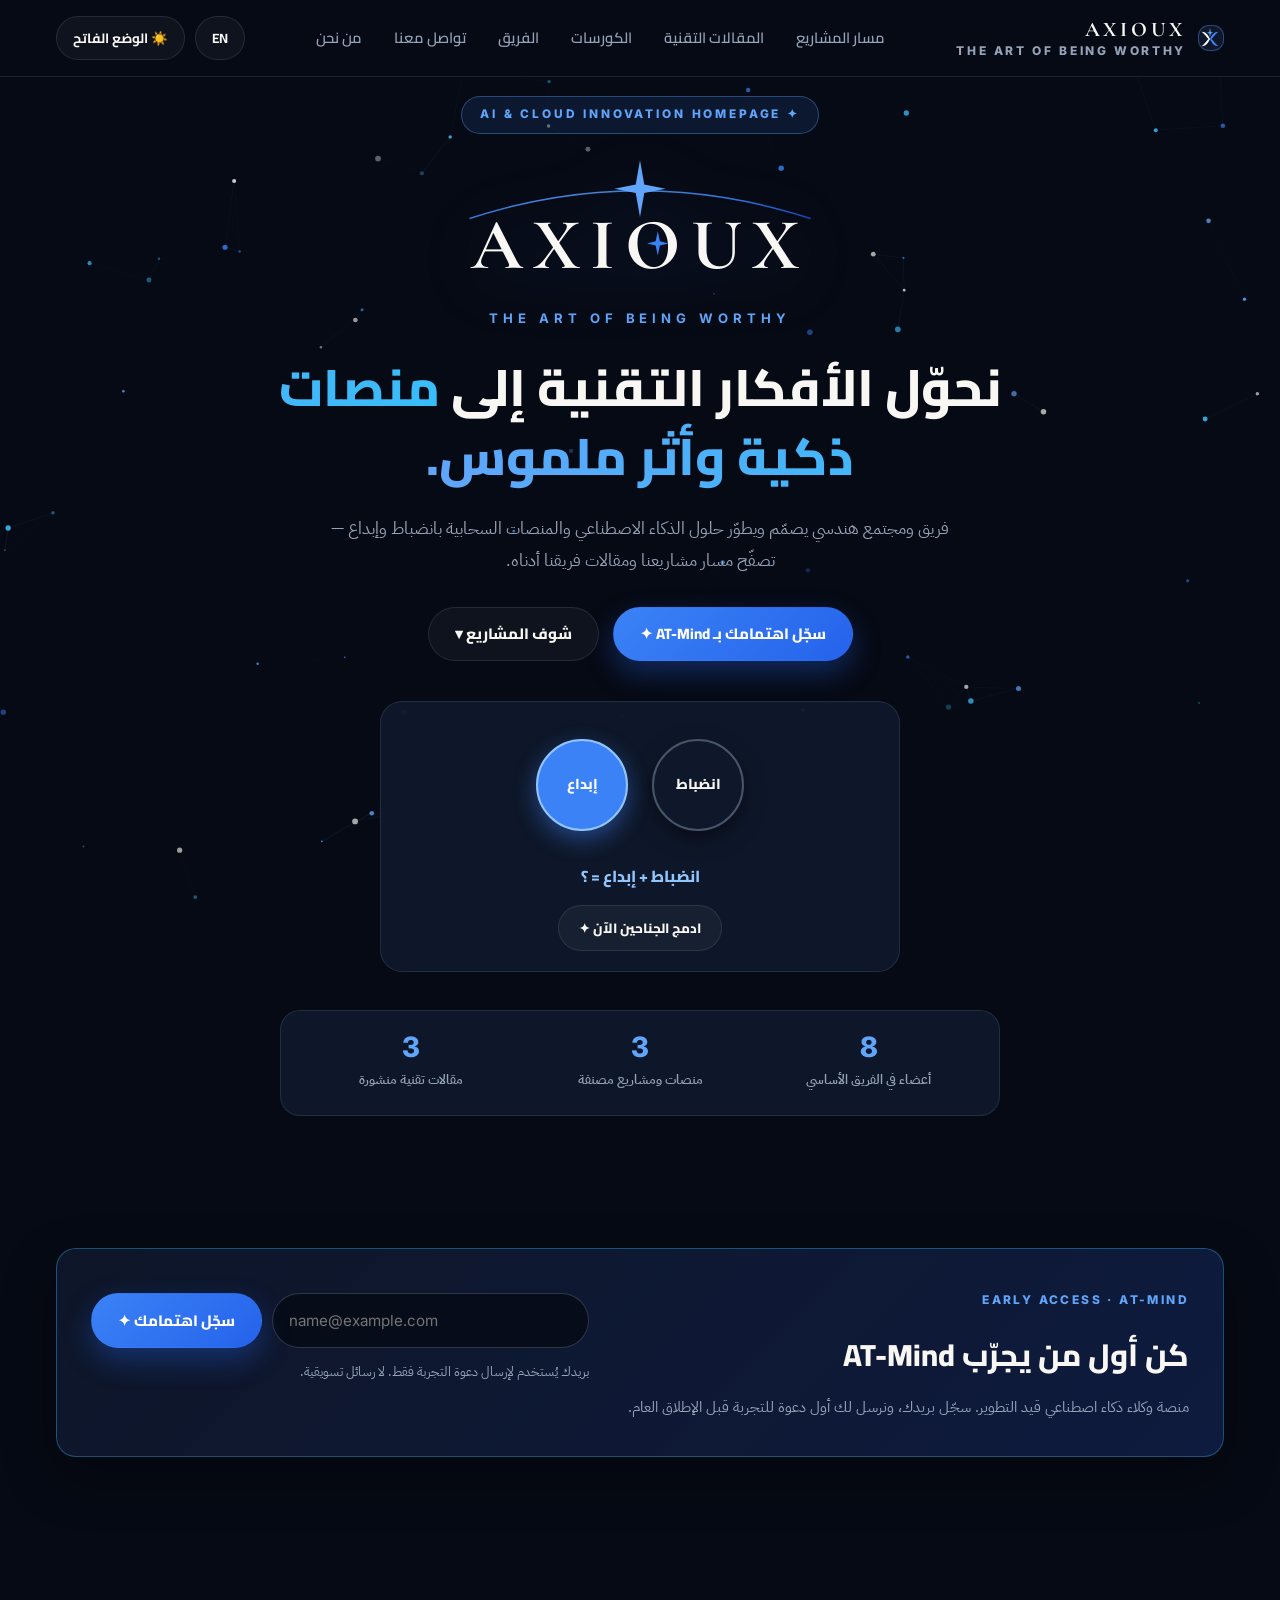
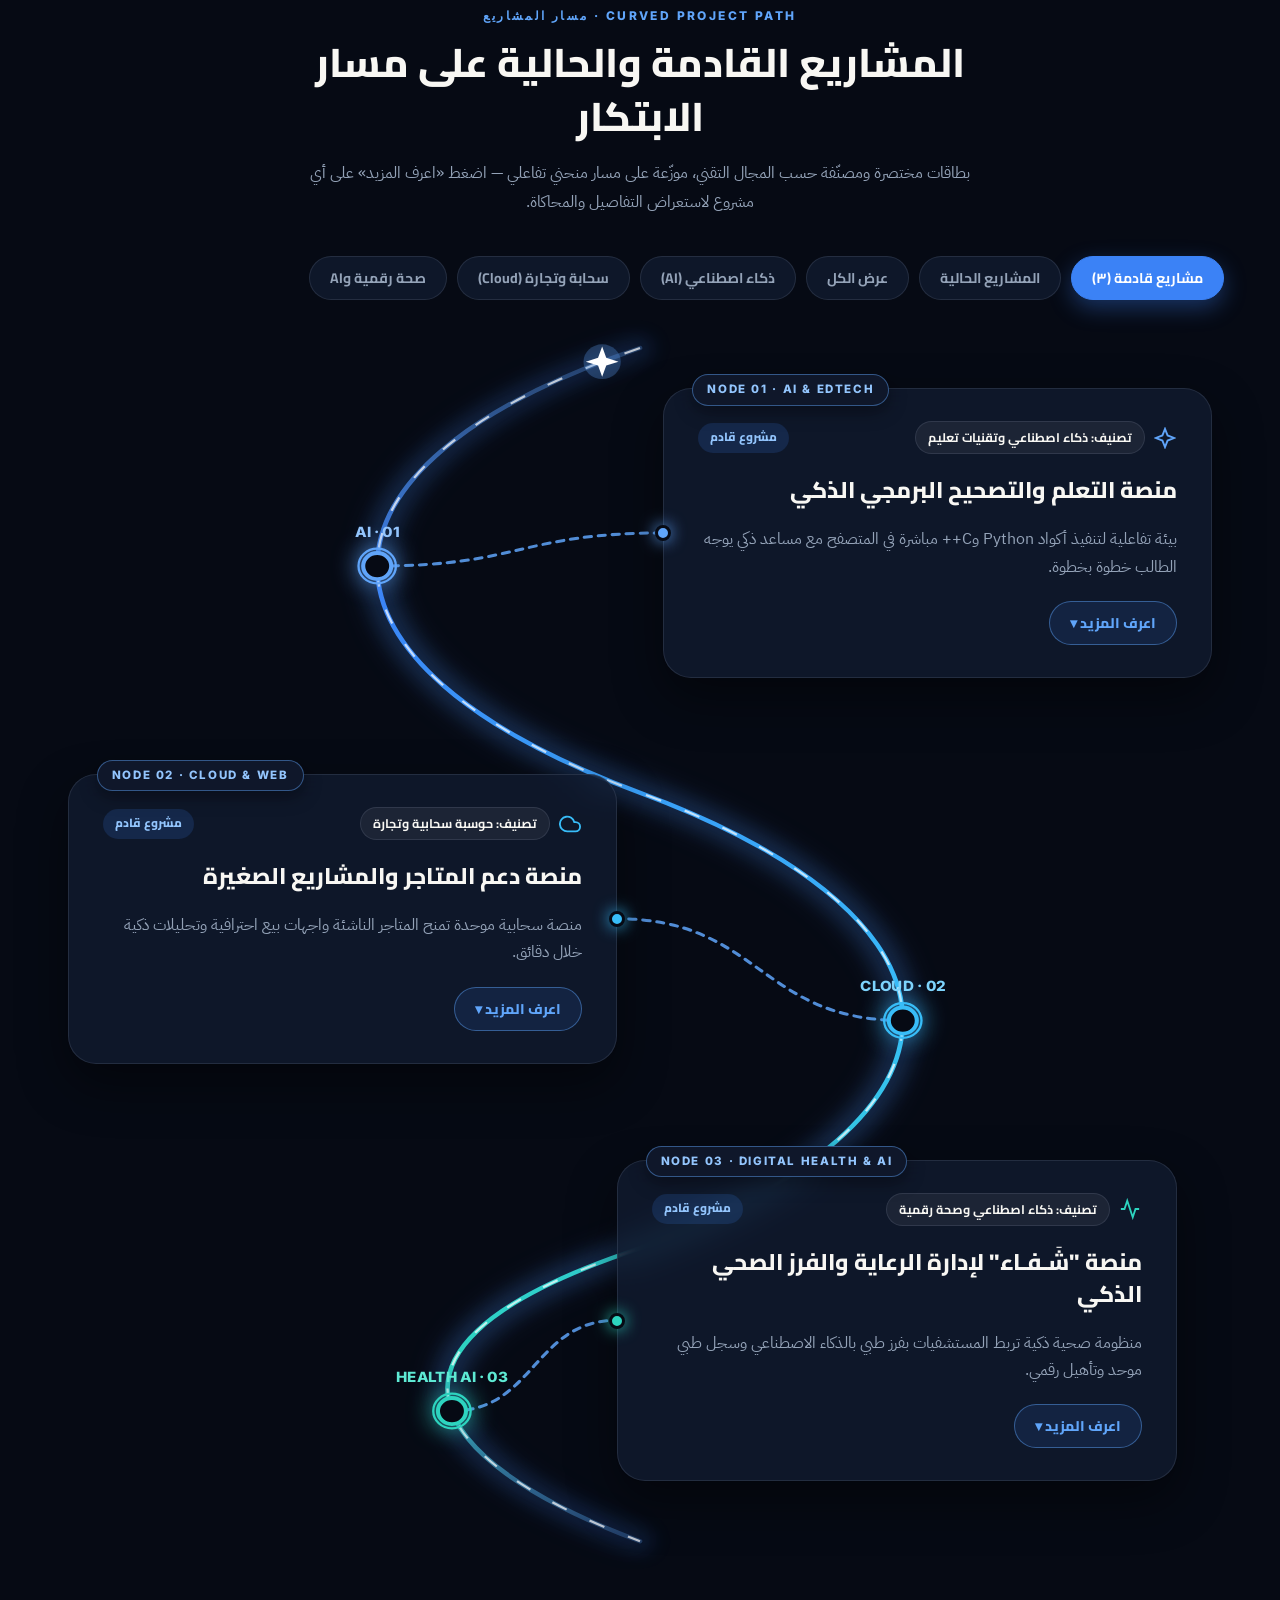
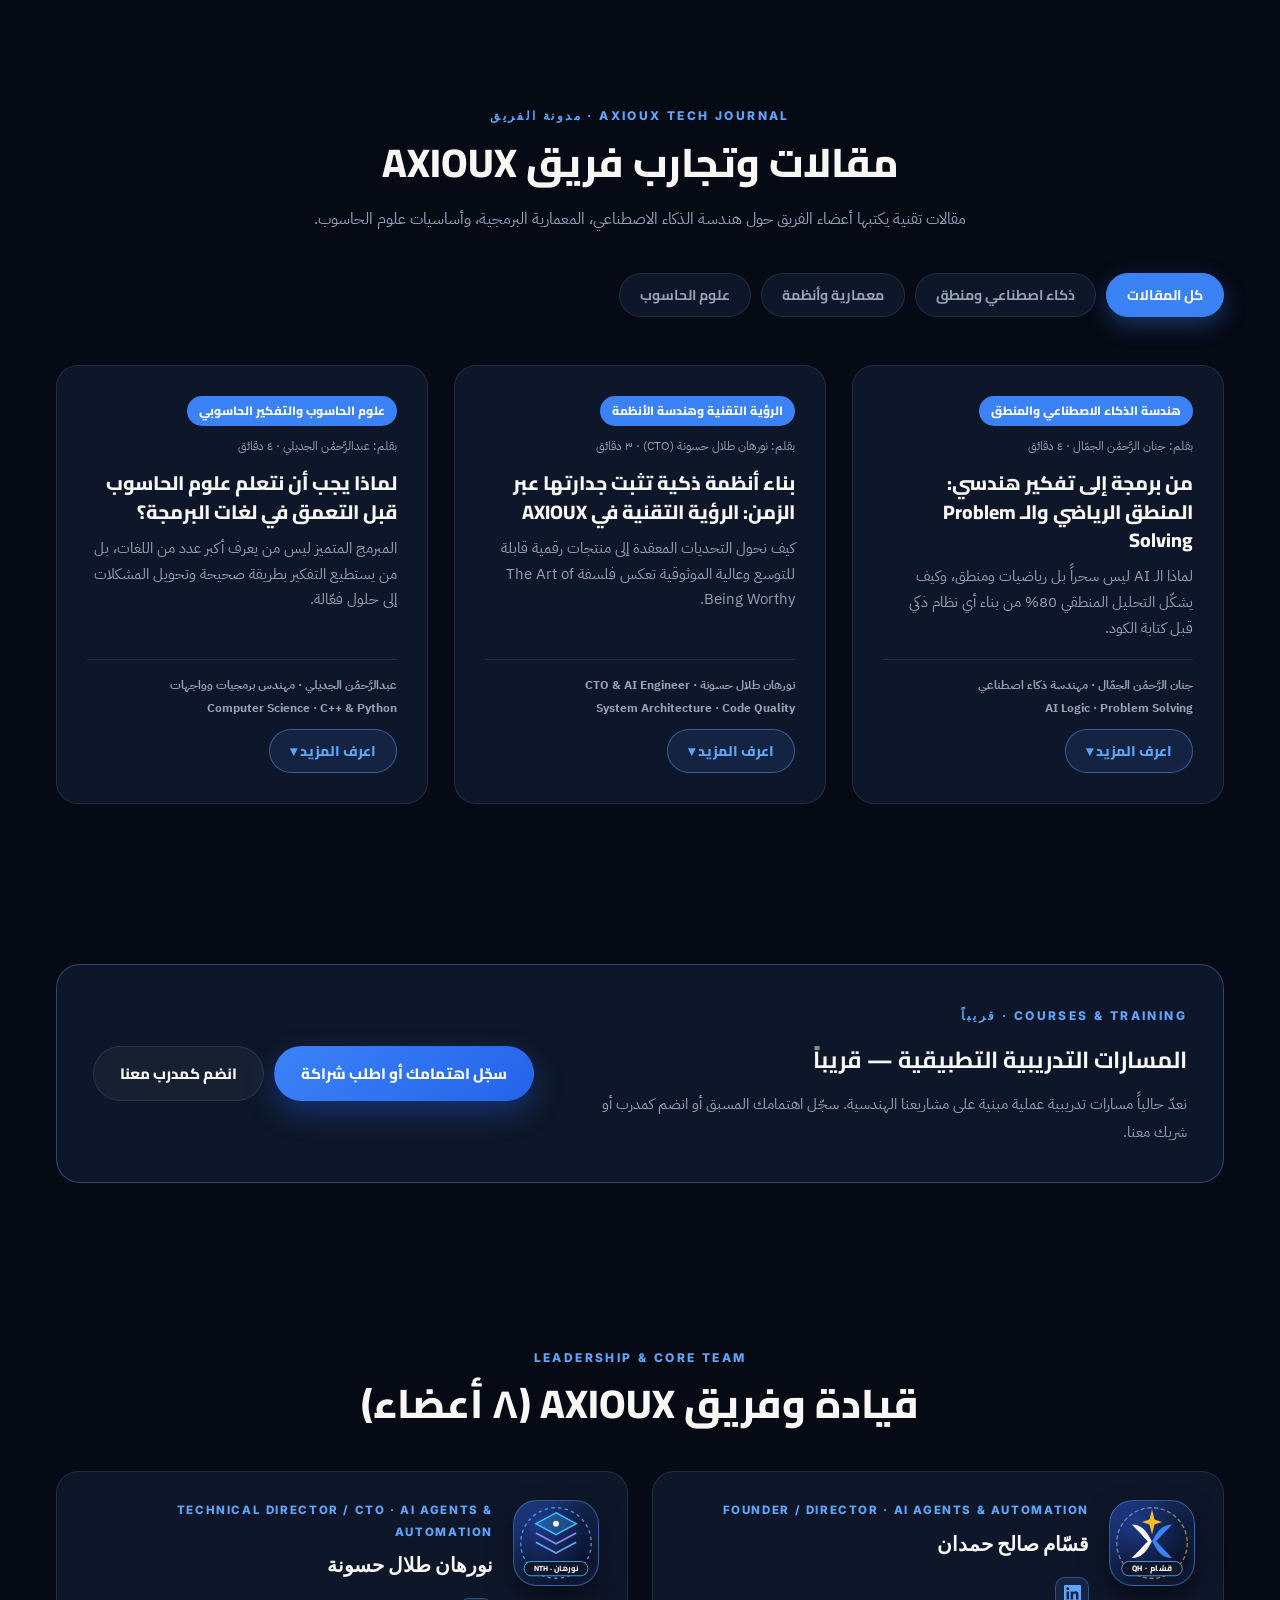
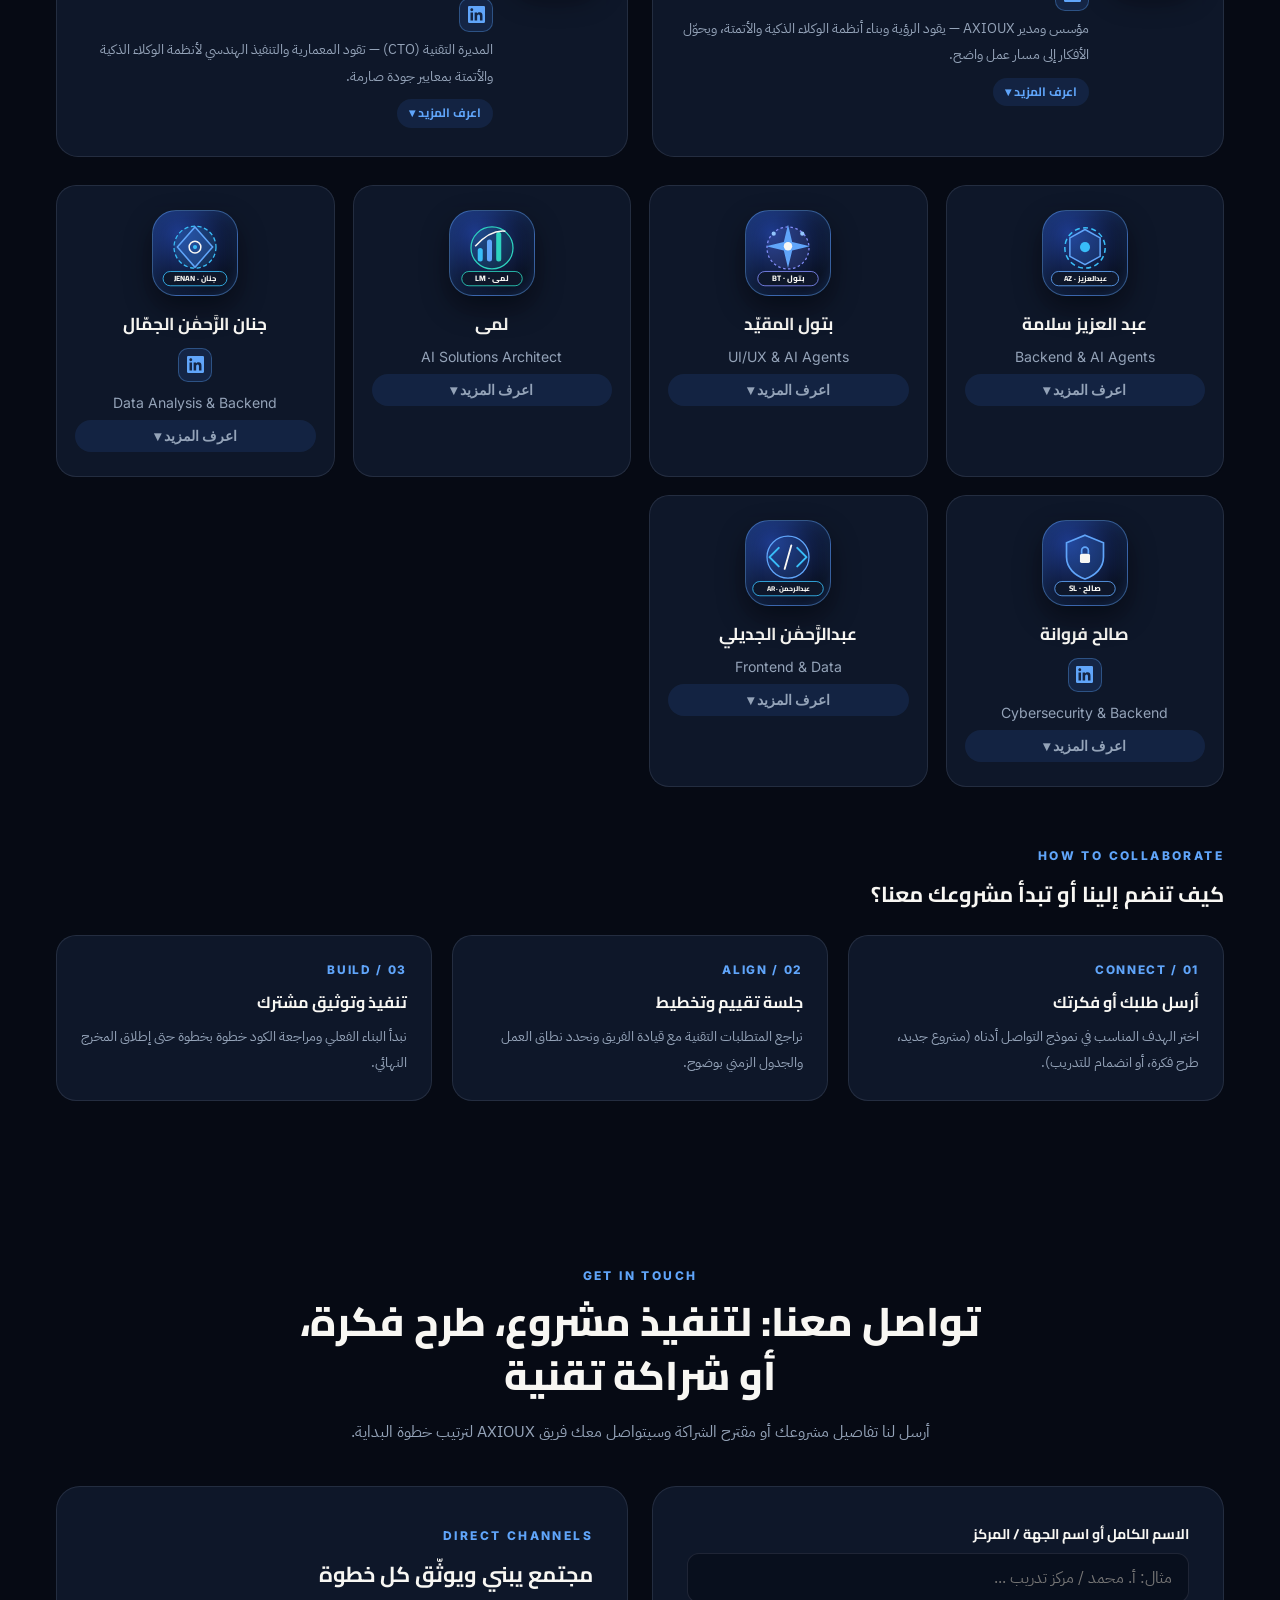
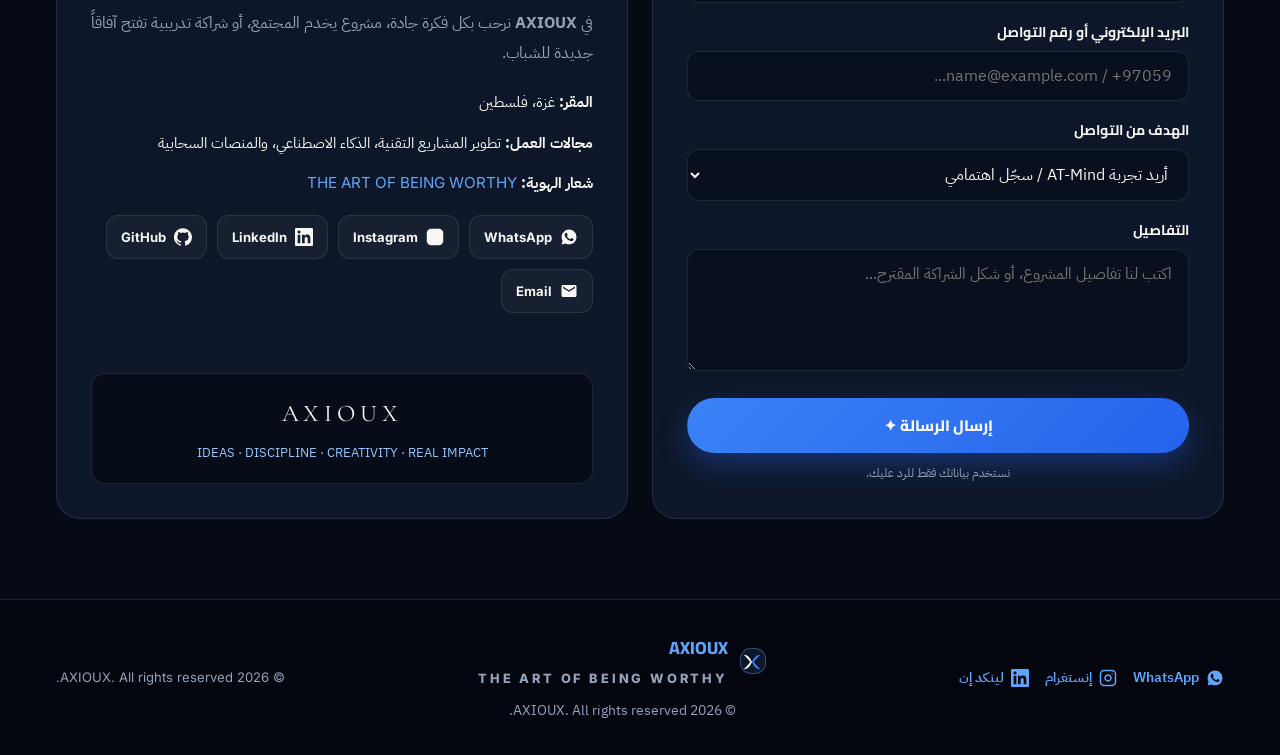
==== commit ae0eb99b: "Add files via upload" ====
--- a/index.html
+++ b/index.html
@@ -53,7 +53,7 @@
 <link rel="preconnect" href="https://fonts.gstatic.com" crossorigin>
 <link href="https://fonts.googleapis.com/css2?family=Cairo:wght@600;700;800&family=Cormorant+Garamond:wght@600;700&family=IBM+Plex+Sans+Arabic:wght@400;600;700&family=Inter:wght@400;600;700;800&display=swap" rel="stylesheet">
 <noscript><style>#introSplash { display: none !important; }</style></noscript>
-<link rel="stylesheet" href="styles.css?v=5">
+<link rel="stylesheet" href="styles.css?v=6">
 </head>
 <body>
 <a href="#top" class="skip-link" data-i18n="skip_to_content">تخطي إلى المحتوى الرئيسي</a>
@@ -903,15 +903,15 @@
     </div>
     <div style="order: 1; display: flex; gap: 16px; align-items: center; justify-content: center; flex-wrap: wrap;">
       <a href="https://wa.me/970592483442" class="social-link" style="color: var(--blue-light);">
-        <svg width="18" height="18" viewBox="0 0 24 24" aria-hidden="true" focusable="false"><path d="M20.447 20.452h-3.554v-5.569c0-1.328-.027-3.037-1.852-3.037-1.853 0-2.136 1.445-2.136 2.939v5.667H9.351V9h3.414v1.561h.046c.477-.9 1.637-1.85 3.37-1.85 3.601 0 4.267 2.37 4.267 5.455v6.286zM5.337 7.433c-1.144 0-2.063-.926-2.063-2.065 0-1.138.92-2.063 2.063-2.063 1.14 0 2.064.925 2.064 2.063 0 1.139-.925 2.065-2.064 2.065zm1.782 13.019H3.555V9h3.564v11.452zM22.225 0H1.771C.792 0 0 .774 0 1.729v20.542C0 23.227.792 24 1.771 24h20.451C23.2 24 24 23.227 24 22.271V1.729C24 .774 23.2 0 22.225 0z"/></svg>
+        <svg width="18" height="18" viewBox="0 0 24 24" fill="currentColor" aria-hidden="true" focusable="false"><path d="M12.04 2C6.58 2 2.13 6.45 2.13 11.91c0 1.75.46 3.45 1.32 4.95L2.05 22l5.25-1.38c1.45.79 3.08 1.21 4.74 1.21 5.46 0 9.91-4.45 9.91-9.91C21.95 6.45 17.5 2 12.04 2zm5.82 14.01c-.24.68-1.41 1.3-1.95 1.38-.5.08-1.13.11-1.83-.11-.42-.13-.97-.31-1.66-.61-2.92-1.26-4.82-4.21-4.97-4.4-.15-.19-1.19-1.58-1.19-3.01 0-1.43.75-2.13 1.01-2.42.27-.29.58-.36.78-.36.19 0 .39.01.56.01.18.01.42-.07.66.5.24.58.82 2.01.89 2.16.07.15.12.32.02.51-.1.19-.15.31-.29.48-.15.17-.31.38-.44.51-.15.15-.3.31-.13.6.17.29.76 1.25 1.63 2.02 1.12.99 2.06 1.3 2.35 1.45.29.15.46.12.63-.07.17-.19.73-.85.92-1.14.19-.29.39-.24.66-.15.27.1 1.7.8 1.99.95.29.15.48.22.56.34.08.12.08.7-.16 1.38z"/></svg>
         WhatsApp
       </a>
       <a href="https://www.instagram.com/axioux_ai_hub?hvrq=MTJtaXQwcmM0NjlhYg==" class="social-link" style="color: var(--blue-light);">
-        <svg width="18" height="18" viewBox="0 0 24 24" aria-hidden="true" focusable="false"><path d="M12 2C6.48 2 2 6.48 2 12s4.48 10 10 10 10-4.48 10-10S17.52 2 12 2zm1 3.2c.76 0 1.52.16 2.24.46.9.38 1.7.98 2.24 1.78.54.8 1.08 1.66 1.56 2.58.48.92.72 1.98.78 3s.1 2.22-.78 3 .78-.88.78-3 .1-2.22-.78-3zM7.06 15.28c-.16 0-.32.04-.48.12-.6 1.32-.6 3.06 0 4.38.6 1.32 1.32 3.06 1.32 4.38 0 .6-.12.6-.48.6s-.48-.12-.48-.6c0-1.32-.6-3.06-1.32-4.38-.6-1.32-1.32-3.06-1.32-4.38 0-.6.12-.48-.48-.6zm12.94 0c.16 0 .32.04 .48.12.6 1.32.6 3.06 0 4.38-.6 1.32-1.32 3.06-1.32 4.38 0-.6.12-.6.48-.6s.48.12.48.6c0 1.32.6 3.06 1.32 4.38.6 1.32 1.32 3.06 1.32 4.38 0 .6-.12.6-.48.6s-.48-.12-.48-.6z"/></svg>
+        <svg width="18" height="18" viewBox="0 0 24 24" fill="none" stroke="currentColor" stroke-width="2" stroke-linecap="round" stroke-linejoin="round" aria-hidden="true" focusable="false"><rect x="2" y="2" width="20" height="20" rx="5" ry="5"/><path d="M16 11.37A4 4 0 1 1 12.63 8 4 4 0 0 1 16 11.37z"/><line x1="17.5" y1="6.5" x2="17.51" y2="6.5"/></svg>
         إنستغرام
       </a>
       <a href="https://www.linkedin.com/in/axioux-ai" class="social-link" style="color: var(--blue-light);">
-        <svg width="18" height="18" viewBox="0 0 24 24" aria-hidden="true" focusable="false"><path d="M20.447 20.452h-3.554v-5.569c0-1.328-.027-3.037-1.852-3.037-1.853 0-2.136 1.445-2.136 2.939v5.667H9.351V9h3.414v1.561h.046c.477-.9 1.637-1.85 3.37-1.85 3.601 0 4.267 2.37 4.267 5.455v6.286zM5.337 7.433c-1.144 0-2.063-.926-2.063-2.065 0-1.138.92-2.063 2.063-2.063 1.14 0 2.064.925 2.064 2.063 0 1.139-.925 2.065-2.064 2.065zm1.782 13.019H3.555V9h3.564v11.452zM22.225 0H1.771C.792 0 0 .774 0 1.729v20.542C0 23.227.792 24 1.771 24h20.451C23.2 24 24 23.227 24 22.271V1.729C24 .774 23.2 0 22.225 0z"/></svg>
+        <svg width="18" height="18" viewBox="0 0 24 24" fill="currentColor" aria-hidden="true" focusable="false"><path d="M20.447 20.452h-3.554v-5.569c0-1.328-.027-3.037-1.852-3.037-1.853 0-2.136 1.445-2.136 2.939v5.667H9.351V9h3.414v1.561h.046c.477-.9 1.637-1.85 3.37-1.85 3.601 0 4.267 2.37 4.267 5.455v6.286zM5.337 7.433c-1.144 0-2.063-.926-2.063-2.065 0-1.138.92-2.063 2.063-2.063 1.14 0 2.064.925 2.064 2.063 0 1.139-.925 2.065-2.064 2.065zm1.782 13.019H3.555V9h3.564v11.452zM22.225 0H1.771C.792 0 0 .774 0 1.729v20.542C0 23.227.792 24 1.771 24h20.451C23.2 24 24 23.227 24 22.271V1.729C24 .774 23.2 0 22.225 0z"/></svg>
         لينكد إن
       </a>
     </div>
@@ -928,6 +928,6 @@
   </div>
 </div>
 
-<script src="app.js?v=5"></script>
+<script src="app.js?v=6"></script>
 </body>
 </html>
--- a/styles.css
+++ b/styles.css
@@ -2719,3 +2719,48 @@
     display: none !important;
   }
 }
+
+/* 7. Fix Member Inline Drawer (Expand Cleanly Inside Card, Never Behind Lower Row) */
+.member-card.expanded {
+  flex-basis: 100% !important;
+  max-width: 100% !important;
+  width: 100% !important;
+  z-index: 3 !important;
+}
+.member-inline-drawer {
+  position: static !important;
+  top: auto !important;
+  left: auto !important;
+  right: auto !important;
+  width: 100% !important;
+  max-height: none !important;
+  overflow: visible !important;
+  margin-top: 16px !important;
+  padding: 18px 20px !important;
+  border-radius: 14px !important;
+  background: rgba(6, 10, 20, 0.55) !important;
+  border: 1px solid rgba(96, 165, 250, 0.28) !important;
+  box-shadow: none !important;
+  text-align: start !important;
+}
+body.ivory-mode .member-inline-drawer {
+  background: #F8FAFC !important;
+  border-color: rgba(37, 99, 235, 0.24) !important;
+  box-shadow: none !important;
+}
+.member-card.expanded .member-inline-drawer {
+  display: block !important;
+}
+.site-footer .social-link {
+  display: inline-flex !important;
+  align-items: center !important;
+  gap: 7px !important;
+  text-decoration: none !important;
+  font-weight: 600 !important;
+}
+.site-footer .social-link svg {
+  width: 18px !important;
+  height: 18px !important;
+  flex-shrink: 0 !important;
+  display: inline-block !important;
+}
